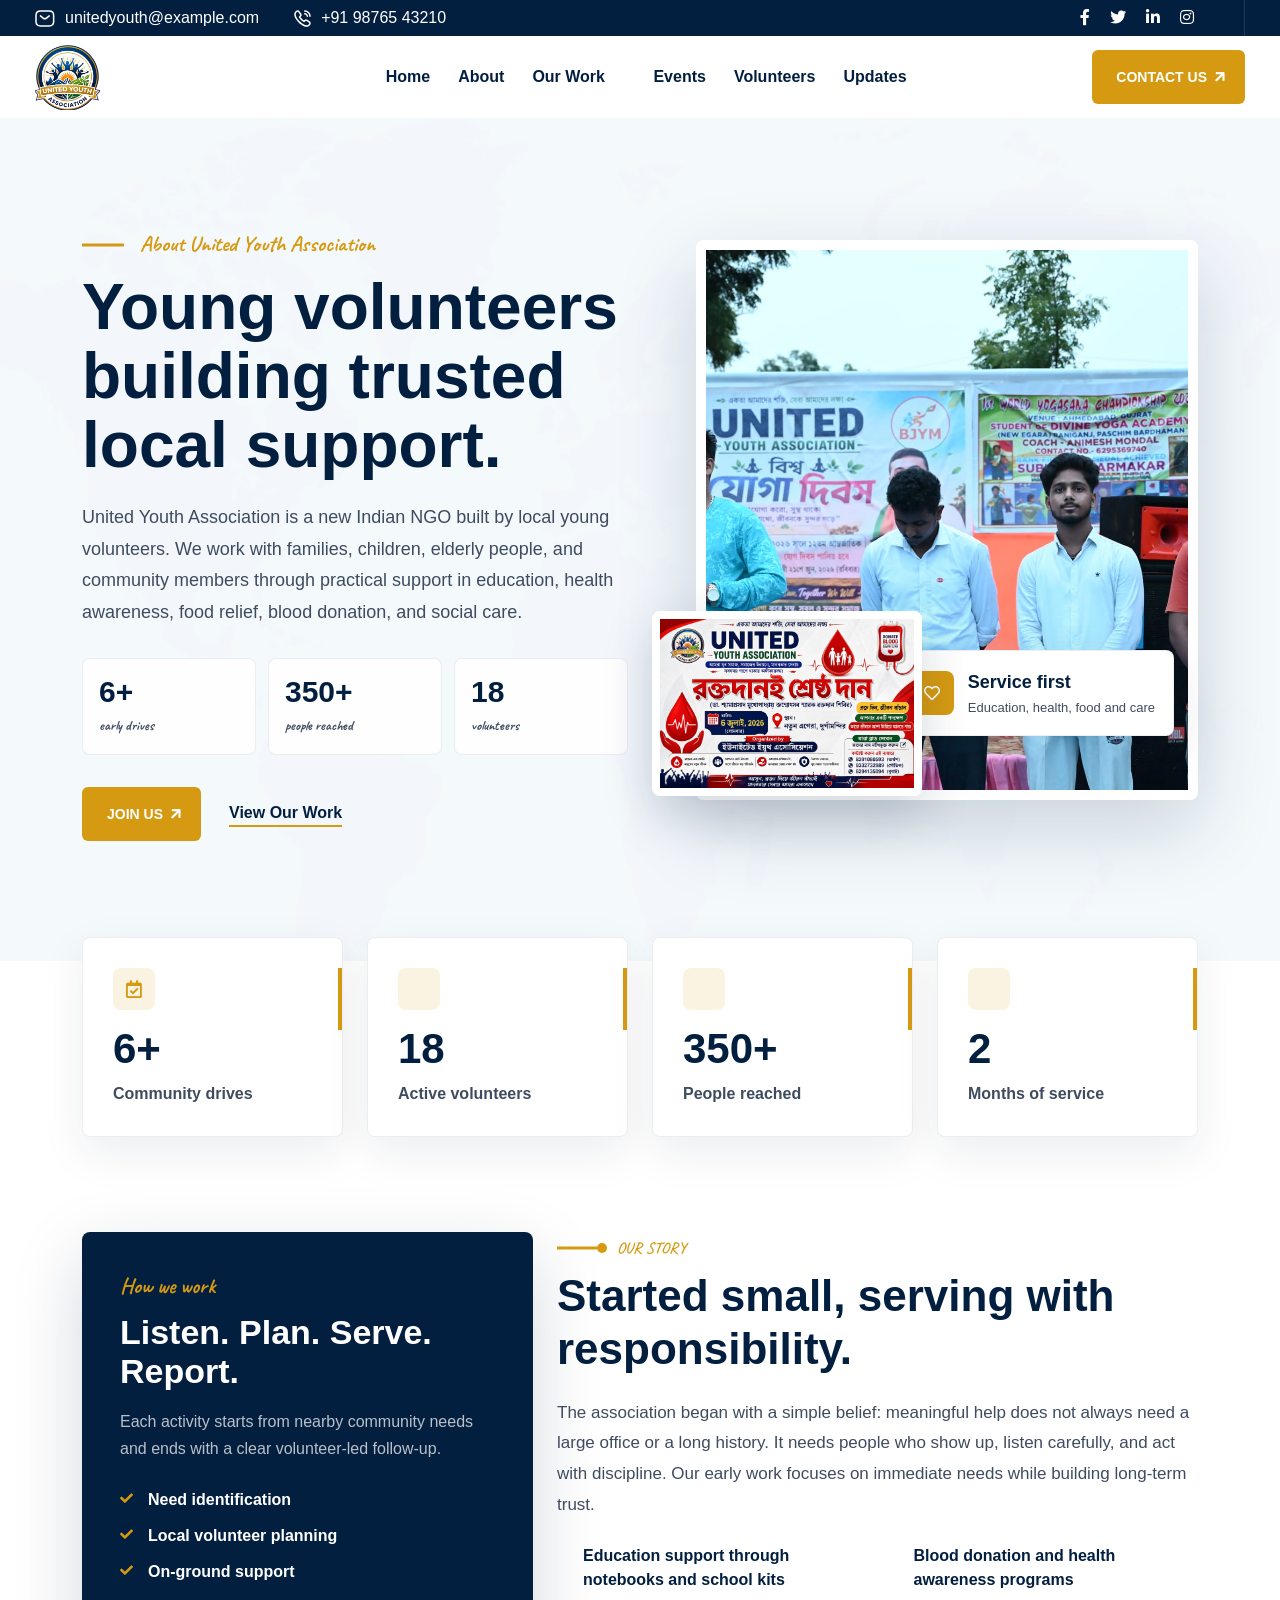
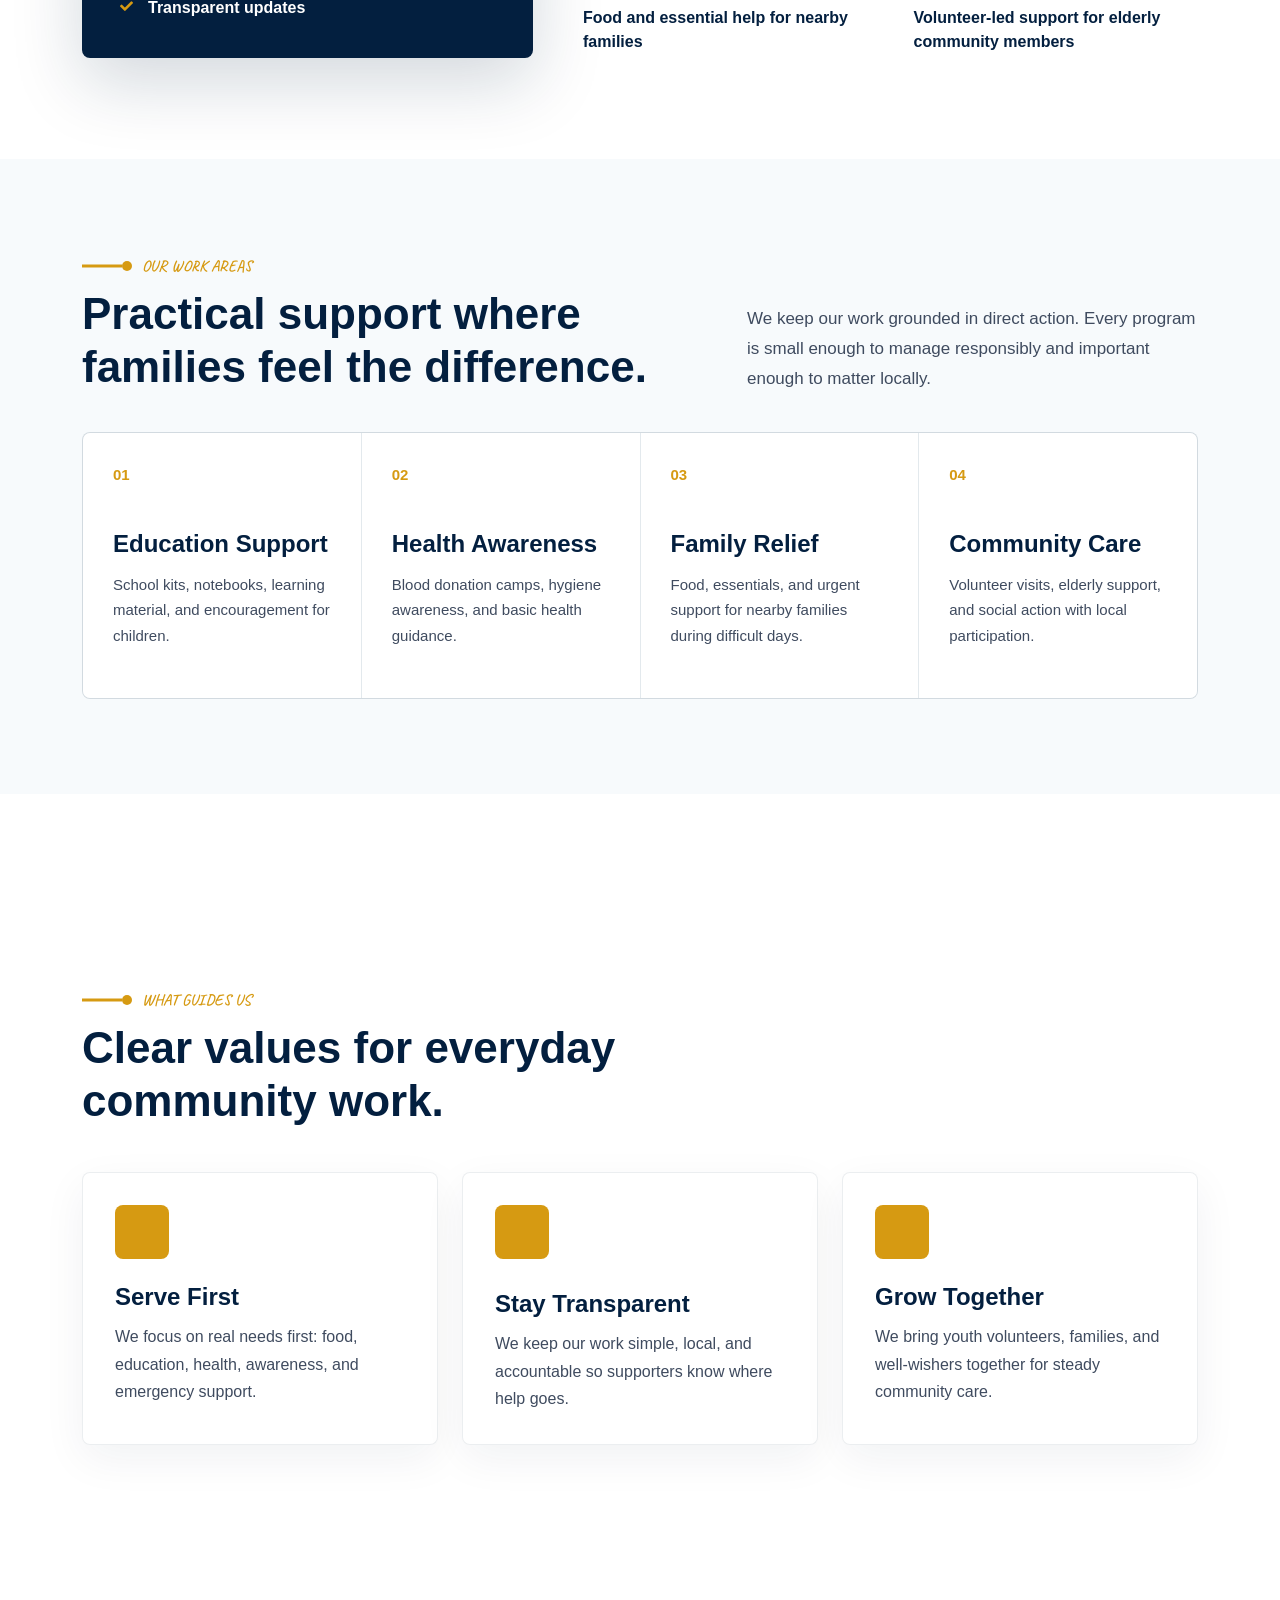
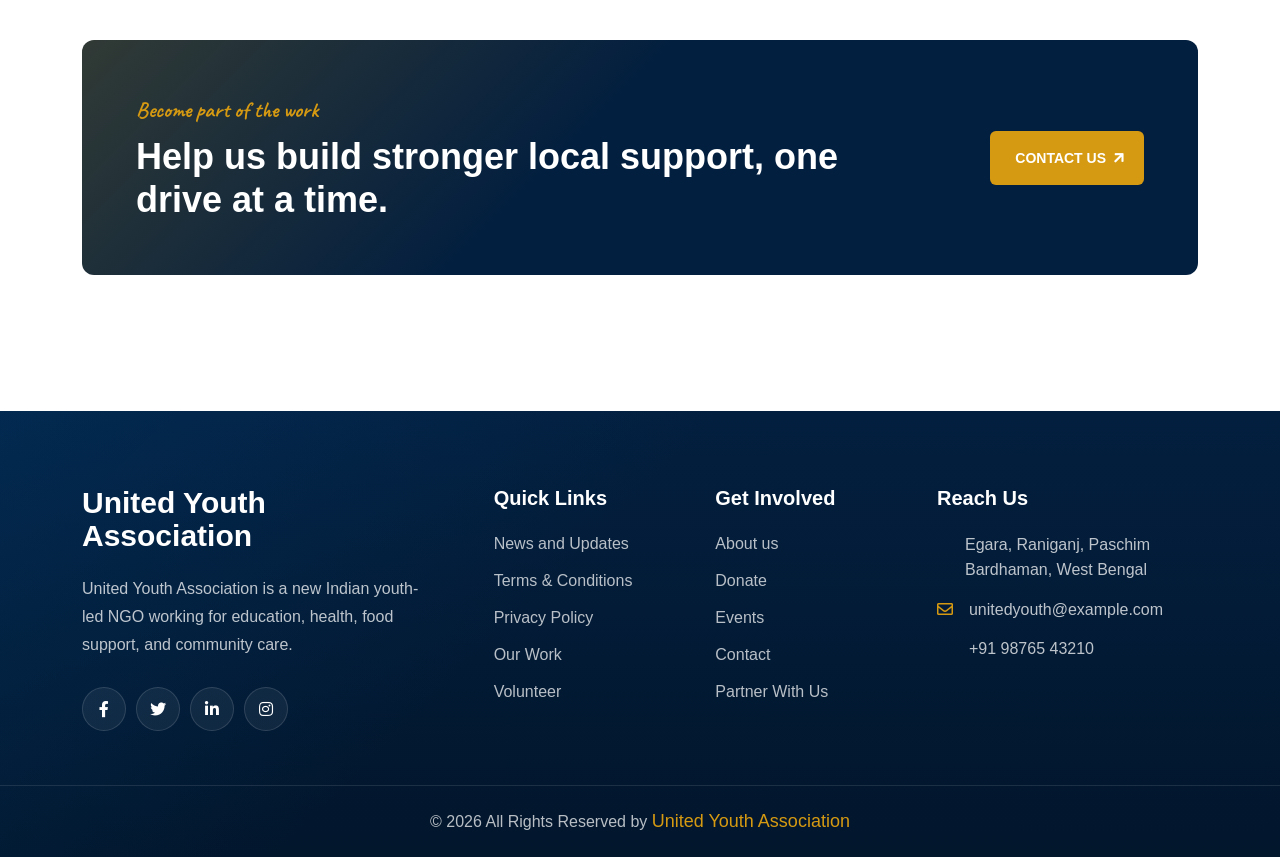
==== about_us.html @ 7a8f3ad2 "first commit" ====
<!DOCTYPE html>
<html lang="en">

<head>
    <meta charset="UTF-8" />
    <meta name="viewport"
        content="width=device-width, initial-scale=1.0, maximum-scale=1.0, minimum-scale=1.0, user-scalable=no, target-densityDpi=device-dpi" />
    <title>About Us - United Youth Association</title>
    <link rel="icon" type="image/png" href="images/favicon.webp" />
    <link rel="stylesheet" href="css/all.min.css" />
    <link rel="stylesheet" href="css/bootstrap.min.css" />
    <link rel="stylesheet" href="css/nice-select.css" />
    <link rel="stylesheet" href="css/slick.css" />
    <link rel="stylesheet" href="css/select2.min.css" />
    <link rel="stylesheet" href="css/animated_barfiller.css" />
    <link rel="stylesheet" href="css/venobox.min.css" />
    <link rel="stylesheet" href="css/scroll_button.css" />
    <link rel="stylesheet" href="css/jquery.animatedheadline.css" />
    <link rel="stylesheet" href="css/spacing.css" />
    <link rel="stylesheet" href="css/style.css" />
    <link rel="stylesheet" href="css/responsive.css" />
</head>

<body class="home_2 about_page">
    <header>
        <div class="container">
            <div class="row align-items-center">
                <div class="col-lg-6 d-none d-lg-block">
                    <ul class="header_info">
                        <li>
                            <span><img src="images/mail_icon.svg" alt="mail" class="img-fluid injectable" /></span>
                            unitedyouth@example.com
                        </li>
                        <li>
                            <span><img src="images/call_icon.svg" alt="call" class="img-fluid injectable" /></span>
                            +91 98765 43210
                        </li>
                    </ul>
                </div>
                <div class="col-lg-6">
                    <div class="header_right">
                        <ul class="icon d-none d-sm-flex">
                            <li><a href="#" aria-label="Facebook"><i class="fab fa-facebook-f"></i></a></li>
                            <li><a href="#" aria-label="Twitter"><i class="fab fa-twitter"></i></a></li>
                            <li><a href="#" aria-label="LinkedIn"><i class="fab fa-linkedin-in"></i></a></li>
                            <li><a href="#" aria-label="Instagram"><i class="fab fa-instagram"></i></a></li>
                        </ul>
                    </div>
                </div>
            </div>
        </div>
    </header>

    <nav class="navbar navbar-expand-lg main_menu">
        <div class="container">
            <a class="navbar-brand logot" href="index.html">
                <img src="images/logo-1.png" alt="United Youth Association Logo" class="img-fluid w-100" />
            </a>
            <button class="navbar-toggler" type="button" data-bs-toggle="collapse"
                data-bs-target="#navbarSupportedContent" aria-controls="navbarSupportedContent" aria-expanded="false"
                aria-label="Toggle navigation">
                <svg xmlns="http://www.w3.org/2000/svg" fill="none" viewBox="0 0 24 24" stroke-width="1.5"
                    stroke="currentColor" class="size-6">
                    <path stroke-linecap="round" stroke-linejoin="round"
                        d="M3.75 6.75h16.5M3.75 12H12m-8.25 5.25h16.5" />
                </svg>
            </button>
            <div class="collapse navbar-collapse" id="navbarSupportedContent">
                <ul class="navbar-nav m-auto">
                    <li class="nav-item"><a class="nav-link" href="index.html">Home</a></li>
                    <li class="nav-item"><a class="nav-link active" aria-current="page" href="about_us.html">About</a></li>
                    <li class="nav-item">
                        <a class="nav-link" href="campaign_list.html">Our Work <i class="far fa-chevron-down"></i></a>
                        <ul class="sub_menu">
                            <li><a href="campaign_list.html">Causes</a></li>
                            <li><a href="services.html">Services</a></li>
                        </ul>
                    </li>
                    <li class="nav-item"><a class="nav-link" href="event.html">Events</a></li>
                    <li class="nav-item"><a class="nav-link" href="volunteer.html">Volunteers</a></li>
                    <li class="nav-item"><a class="nav-link" href="blogs.html">Updates</a></li>
                </ul>
                <div class="menu_right">
                    <a href="contact.html" class="common_btn">Contact Us</a>
                </div>
            </div>
        </div>
    </nav>

    <main>
        <section class="about_page_hero">
            <div class="container">
                <div class="row align-items-center">
                    <div class="col-lg-6">
                        <div class="about_page_hero_text">
                            <span class="about_eyebrow">About United Youth Association</span>
                            <h1>Young volunteers building trusted local support.</h1>
                            <p>
                                United Youth Association is a new Indian NGO built by local young volunteers. We work
                                with families, children, elderly people, and community members through practical support
                                in education, health awareness, food relief, blood donation, and social care.
                            </p>
                            <div class="about_hero_highlights">
                                <div>
                                    <strong>6+</strong>
                                    <span>early drives</span>
                                </div>
                                <div>
                                    <strong>350+</strong>
                                    <span>people reached</span>
                                </div>
                                <div>
                                    <strong>18</strong>
                                    <span>volunteers</span>
                                </div>
                            </div>
                            <div class="about_page_hero_actions">
                                <a href="volunteer.html" class="common_btn">Join Us</a>
                                <a href="campaign_list.html" class="about_page_link">View Our Work</a>
                            </div>
                        </div>
                    </div>
                    <div class="col-lg-6">
                        <div class="about_hero_media_wrap">
                            <div class="about_page_hero_media">
                                <img src="images/photos/bn-1.jpeg" alt="United Youth Association volunteers"
                                    class="img-fluid w-100" />
                            </div>
                            <div class="about_floating_card">
                                <i class="far fa-heart"></i>
                                <div>
                                    <strong>Service first</strong>
                                    <span>Education, health, food and care</span>
                                </div>
                            </div>
                            <div class="about_small_photo">
                                <img src="images/photos/blood-111.jpeg" alt="Blood donation camp poster"
                                    class="img-fluid w-100" />
                            </div>
                        </div>
                    </div>
                </div>
            </div>
        </section>

        <section class="about_page_stats">
            <div class="container">
                <div class="row g-4">
                    <div class="col-lg-3 col-sm-6">
                        <div class="about_stat_item">
                            <i class="far fa-calendar-check"></i>
                            <strong>6+</strong>
                            <span>Community drives</span>
                        </div>
                    </div>
                    <div class="col-lg-3 col-sm-6">
                        <div class="about_stat_item">
                            <i class="far fa-users"></i>
                            <strong>18</strong>
                            <span>Active volunteers</span>
                        </div>
                    </div>
                    <div class="col-lg-3 col-sm-6">
                        <div class="about_stat_item">
                            <i class="far fa-hands-helping"></i>
                            <strong>350+</strong>
                            <span>People reached</span>
                        </div>
                    </div>
                    <div class="col-lg-3 col-sm-6">
                        <div class="about_stat_item">
                            <i class="far fa-seedling"></i>
                            <strong>2</strong>
                            <span>Months of service</span>
                        </div>
                    </div>
                </div>
            </div>
        </section>

        <section class="about_page_story mt_95">
            <div class="container">
                <div class="row align-items-center">
                    <div class="col-lg-5">
                        <div class="about_story_panel">
                            <span>How we work</span>
                            <h3>Listen. Plan. Serve. Report.</h3>
                            <p>
                                Each activity starts from nearby community needs and ends with a clear volunteer-led
                                follow-up.
                            </p>
                            <ul>
                                <li>Need identification</li>
                                <li>Local volunteer planning</li>
                                <li>On-ground support</li>
                                <li>Transparent updates</li>
                            </ul>
                        </div>
                    </div>
                    <div class="col-lg-7">
                        <div class="section_heading">
                            <h5>Our Story</h5>
                            <h2>Started small, serving with responsibility.</h2>
                        </div>
                        <p>
                            The association began with a simple belief: meaningful help does not always need a large
                            office or a long history. It needs people who show up, listen carefully, and act with
                            discipline. Our early work focuses on immediate needs while building long-term trust.
                        </p>
                        <ul class="about_story_list">
                            <li><i class="far fa-check"></i> Education support through notebooks and school kits</li>
                            <li><i class="far fa-check"></i> Blood donation and health awareness programs</li>
                            <li><i class="far fa-check"></i> Food and essential help for nearby families</li>
                            <li><i class="far fa-check"></i> Volunteer-led support for elderly community members</li>
                        </ul>
                    </div>
                </div>
            </div>
        </section>

        <section class="about_page_focus mt_100">
            <div class="container">
                <div class="row align-items-end">
                    <div class="col-lg-7">
                        <div class="section_heading">
                            <h5>Our Work Areas</h5>
                            <h2>Practical support where families feel the difference.</h2>
                        </div>
                    </div>
                    <div class="col-lg-5">
                        <p class="about_focus_intro">
                            We keep our work grounded in direct action. Every program is small enough to manage
                            responsibly and important enough to matter locally.
                        </p>
                    </div>
                </div>
                <div class="about_focus_grid">
                    <div class="about_focus_item">
                        <span>01</span>
                        <h3>Education Support</h3>
                        <p>School kits, notebooks, learning material, and encouragement for children.</p>
                    </div>
                    <div class="about_focus_item">
                        <span>02</span>
                        <h3>Health Awareness</h3>
                        <p>Blood donation camps, hygiene awareness, and basic health guidance.</p>
                    </div>
                    <div class="about_focus_item">
                        <span>03</span>
                        <h3>Family Relief</h3>
                        <p>Food, essentials, and urgent support for nearby families during difficult days.</p>
                    </div>
                    <div class="about_focus_item">
                        <span>04</span>
                        <h3>Community Care</h3>
                        <p>Volunteer visits, elderly support, and social action with local participation.</p>
                    </div>
                </div>
            </div>
        </section>

        <section class="about_page_values mt_100">
            <div class="container">
                <div class="row">
                    <div class="col-lg-7">
                        <div class="section_heading">
                            <h5>What Guides Us</h5>
                            <h2>Clear values for everyday community work.</h2>
                        </div>
                    </div>
                </div>
                <div class="row g-4 mt_20">
                    <div class="col-lg-4 col-md-6">
                        <div class="about_value_item">
                            <i class="far fa-hands-helping"></i>
                            <h3>Serve First</h3>
                            <p>We focus on real needs first: food, education, health, awareness, and emergency support.</p>
                        </div>
                    </div>
                    <div class="col-lg-4 col-md-6">
                        <div class="about_value_item">
                            <i class="far fa-shield-check"></i>
                            <h3>Stay Transparent</h3>
                            <p>We keep our work simple, local, and accountable so supporters know where help goes.</p>
                        </div>
                    </div>
                    <div class="col-lg-4 col-md-6">
                        <div class="about_value_item">
                            <i class="far fa-users"></i>
                            <h3>Grow Together</h3>
                            <p>We bring youth volunteers, families, and well-wishers together for steady community care.</p>
                        </div>
                    </div>
                </div>
            </div>
        </section>

        <section class="about_page_cta mt_100">
            <div class="container">
                <div class="about_cta_inner">
                    <div>
                        <span>Become part of the work</span>
                        <h2>Help us build stronger local support, one drive at a time.</h2>
                    </div>
                    <a href="contact.html" class="common_btn">Contact Us</a>
                </div>
            </div>
        </section>
    </main>

    <footer class="footer_2 mt_135">
        <div class="footer_2_overlay">
            <div class="container">
                <div class="row footer_2_main justify-content-between">
                    <div class="col-lg-4 col-md-6">
                        <div class="footer_2_logo_area">
                            <a class="footer_2_brand" href="index.html">United Youth Association</a>
                            <p>United Youth Association is a new Indian youth-led NGO working for education, health,
                                food support, and community care.</p>
                            <ul class="d-flex flex-wrap">
                                <li><a href="#" aria-label="Facebook"><i class="fab fa-facebook-f"></i></a></li>
                                <li><a href="#" aria-label="Twitter"><i class="fab fa-twitter"></i></a></li>
                                <li><a href="#" aria-label="LinkedIn"><i class="fab fa-linkedin-in"></i></a></li>
                                <li><a href="#" aria-label="Instagram"><i class="fab fa-instagram"></i></a></li>
                            </ul>
                        </div>
                    </div>
                    <div class="col-lg-2 col-6 col-md-3">
                        <div class="footer_2_link">
                            <h3>Quick Links</h3>
                            <ul>
                                <li><a href="blogs.html">News and Updates</a></li>
                                <li><a href="terms_condition.html">Terms & Conditions</a></li>
                                <li><a href="privacy_policy.html">Privacy Policy</a></li>
                                <li><a href="services.html">Our Work</a></li>
                                <li><a href="volunteer.html">Volunteer</a></li>
                            </ul>
                        </div>
                    </div>
                    <div class="col-lg-2 col-6 col-md-3">
                        <div class="footer_2_link">
                            <h3>Get Involved</h3>
                            <ul>
                                <li><a href="about_us.html">About us</a></li>
                                <li><a href="campaign_list.html">Donate</a></li>
                                <li><a href="event.html">Events</a></li>
                                <li><a href="contact.html">Contact</a></li>
                                <li><a href="#">Partner With Us</a></li>
                            </ul>
                        </div>
                    </div>
                    <div class="col-lg-3 col-md-6">
                        <div class="footer_2_contact">
                            <h3>Reach Us</h3>
                            <p><i class="far fa-map-marker-alt"></i> Egara, Raniganj, Paschim Bardhaman, West Bengal</p>
                            <p><i class="far fa-envelope"></i> unitedyouth@example.com</p>
                            <p><i class="far fa-phone-alt"></i> +91 98765 43210</p>
                        </div>
                    </div>
                </div>
            </div>
            <div class="footer_2_copyright mt_50">
                <div class="container">
                    <div class="row">
                        <div class="col-12">
                            <div class="footer_2_copyright_text justify-content-center">
                                <p>&copy; 2026 All Rights Reserved by <span>United Youth Association</span></p>
                            </div>
                        </div>
                    </div>
                </div>
            </div>
        </div>
    </footer>

    <div class="progress-wrap">
        <svg class="progress-circle svg-content" width="100%" height="100%" viewBox="-1 -1 102 102">
            <path d="M50,1 a49,49 0 0,1 0,98 a49,49 0 0,1 0,-98" />
        </svg>
    </div>

    <script src="js/jquery-3.7.1.min.js"></script>
    <script src="js/bootstrap.bundle.min.js"></script>
    <script src="js/Font-Awesome.js"></script>
    <script src="js/svg-inject.min.js"></script>
    <script src="js/jquery.nice-select.min.js"></script>
    <script src="js/slick.min.js"></script>
    <script src="js/venobox.min.js"></script>
    <script src="js/jquery.waypoints.min.js"></script>
    <script src="js/jquery.countup.min.js"></script>
    <script src="js/jquery.marquee.min.js"></script>
    <script src="js/animated_barfiller.js"></script>
    <script src="js/select2.min.js"></script>
    <script src="js/sticky_sidebar.js"></script>
    <script src="js/scroll_button.js"></script>
    <script src="js/jquery.animatedheadline.min.js"></script>
    <script src="js/main.js"></script>
</body>

</html>
---- css/animated_barfiller.css ----
.barfiller {
  width: 100%;
  height: 12px;
  background: #fcfcfc;
  border: 1px solid #ccc;
  position: relative;
  margin-bottom: 20px;
  box-shadow: inset 1px 4px 9px -6px rgba(0,0,0,.5);
  -moz-box-shadow: inset 1px 4px 9px -6px rgba(0,0,0,.5);
}

.barfiller .fill {
  display: block;
  position: relative;
  width: 0px;
  height: 100%;
  background: #333;
  z-index: 1;
}

.barfiller .tipWrap { display: none; }

.barfiller .tip {
  margin-top: -30px;
  padding: 2px 4px;
  font-size: 11px;
  color: #fff;
  left: 0px;
  position: absolute;
  z-index: 2;
  background: #333;
}

.barfiller .tip:after {
  border: solid;
  border-color: rgba(0,0,0,.8) transparent;
  border-width: 6px 6px 0 6px;
  content: "";
  display: block;
  position: absolute;
  left: 9px;
  top: 100%;
  z-index: 9
}
---- css/scroll_button.css ----
.progress-wrap {
    position: fixed;
    right: 50px;
    bottom: 50px;
    height: 46px;
    width: 46px;
    cursor: pointer;
    display: block;
    border-radius: 50px;
    box-shadow: inset 0 0 0 2px rgba(0, 0, 0, 0.2);
    background: var(--colorWhite);
    z-index: 10000;
    opacity: 0;
    visibility: hidden;
    transition: all 200ms linear;
    -webkit-transition: all 200ms linear;
    -moz-transition: all 200ms linear;
    -ms-transition: all 200ms linear;
    -o-transition: all 200ms linear;
    transform: translateY(15px);
    -webkit-transform: translateY(15px);
    -moz-transform: translateY(15px);
    -ms-transform: translateY(15px);
    -o-transform: translateY(15px);
}

.progress-wrap.active-progress {
    opacity: 1;
    visibility: visible;
    transform: translateY(0);
    -webkit-transform: translateY(0);
    -moz-transform: translateY(0);
    -ms-transform: translateY(0);
    -o-transform: translateY(0);
}

.progress-wrap::after {
    position: absolute;
    font-family: 'Font Awesome 5 Free';
    font-weight: 900;
    content: '\f062';
    text-align: center;
    line-height: 46px;
    font-size: 18px;
    color: var(--colorBlack);
    left: 0;
    top: 0;
    height: 46px;
    width: 46px;
    cursor: pointer;
    display: block;
    z-index: 1;
    transition: all 200ms linear;
    -webkit-transition: all 200ms linear;
    -moz-transition: all 200ms linear;
    -ms-transition: all 200ms linear;
    -o-transition: all 200ms linear;
}

.lightScrollIcon::after {
    color: #ecedf3 !important;
}

.progress-wrap:hover::after {
    opacity: 0;
}

.progress-wrap::before {
    position: absolute;
    font-family: 'Font Awesome 5 Free';
    font-weight: 900;
    content: '\f062';
    text-align: center;
    line-height: 46px;
    font-size: 18px;
    opacity: 0;
    background-image: linear-gradient(298deg, var(--colorBlack), var(--colorBlack));
    -webkit-background-clip: text;
    -webkit-text-fill-color: transparent;
    left: 0;
    top: 0;
    height: 46px;
    width: 46px;
    cursor: pointer;
    display: block;
    z-index: 2;
    transition: all 200ms linear;
    -webkit-transition: all 200ms linear;
    -moz-transition: all 200ms linear;
    -ms-transition: all 200ms linear;
    -o-transition: all 200ms linear;
}

.progress-wrap:hover::before {
    opacity: 1;
}

.progress-wrap svg path {
    fill: none;
}

.progress-wrap svg.progress-circle path {
    stroke: var(--colorBlack);
    stroke-width: 4;
    box-sizing: border-box;
    transition: all 200ms linear;
    -webkit-transition: all 200ms linear;
    -moz-transition: all 200ms linear;
    -ms-transition: all 200ms linear;
    -o-transition: all 200ms linear;
}
---- css/spacing.css ----
/**
 * File Type: Custom Spacing (margin and padding) classes
 * Author: Mahamudul Hassan Sazal
 * Author Website: http://www.freelancersazal.com
 * Author Email: sazal1912@gmail.com
 */

 
/* ------------------------------------------ */
/* Margin All */
/* ------------------------------------------ */
.m_0 {margin: 0px !important;}
.m_5 {margin: 5px !important;}
.m_10 {margin: 10px !important;}
.m_15 {margin: 15px !important;}
.m_20 {margin: 20px !important;}
.m_25 {margin: 25px !important;}
.m_30 {margin: 30px !important;}
.m_35 {margin: 35px !important;}
.m_40 {margin: 40px !important;}
.m_45 {margin: 45px !important;}
.m_50 {margin: 50px !important;}
.m_55 {margin: 55px !important;}
.m_60 {margin: 60px !important;}
.m_65 {margin: 65px !important;}
.m_70 {margin: 70px !important;}
.m_75 {margin: 75px !important;}
.m_80 {margin: 80px !important;}
.m_85 {margin: 85px !important;}
.m_90 {margin: 90px !important;}
.m_95 {margin: 95px !important;}
.m_100 {margin: 100px !important;}
.m_105 {margin: 105px !important;}
.m_110 {margin: 110px !important;}
.m_115 {margin: 115px !important;}
.m_120 {margin: 120px !important;}
.m_125 {margin: 125px !important;}
.m_130 {margin: 130px !important;}
.m_135 {margin: 135px !important;}
.m_140 {margin: 140px !important;}
.m_145 {margin: 145px !important;}
.m_150 {margin: 150px !important;}
.m_155 {margin: 155px !important;}
.m_160 {margin: 160px !important;}
.m_165 {margin: 165px !important;}
.m_170 {margin: 170px !important;}
.m_175 {margin: 175px !important;}
.m_180 {margin: 180px !important;}
.m_185 {margin: 185px !important;}
.m_190 {margin: 190px !important;}
.m_195 {margin: 195px !important;}
.m_200 {margin: 200px !important;}
.m_205 {margin: 205px !important;}
.m_210 {margin: 210px !important;}
.m_215 {margin: 215px !important;}
.m_220 {margin: 220px !important;}
.m_225 {margin: 225px !important;}
.m_230 {margin: 230px !important;}
.m_235 {margin: 235px !important;}
.m_240 {margin: 240px !important;}
.m_245 {margin: 245px !important;}
.m_250 {margin: 250px !important;}



/* ------------------------------------------ */
/* Margin Top */
/* ------------------------------------------ */
.mt_0 {margin-top: 0px !important;}
.mt_5 {margin-top: 5px !important;}
.mt_10 {margin-top: 10px !important;}
.mt_15 {margin-top: 15px !important;}
.mt_20 {margin-top: 20px !important;}
.mt_25 {margin-top: 25px !important;}
.mt_30 {margin-top: 30px !important;}
.mt_35 {margin-top: 35px !important;}
.mt_40 {margin-top: 40px !important;}
.mt_45 {margin-top: 45px !important;}
.mt_50 {margin-top: 50px !important;}
.mt_55 {margin-top: 55px !important;}
.mt_60 {margin-top: 60px !important;}
.mt_65 {margin-top: 65px !important;}
.mt_70 {margin-top: 70px !important;}
.mt_75 {margin-top: 75px !important;}
.mt_80 {margin-top: 80px !important;}
.mt_85 {margin-top: 85px !important;}
.mt_90 {margin-top: 90px !important;}
.mt_95 {margin-top: 95px !important;}
.mt_100 {margin-top: 100px !important;}
.mt_105 {margin-top: 105px !important;}
.mt_110 {margin-top: 110px !important;}
.mt_115 {margin-top: 115px !important;}
.mt_120 {margin-top: 120px !important;}
.mt_125 {margin-top: 125px !important;}
.mt_130 {margin-top: 130px !important;}
.mt_135 {margin-top: 135px !important;}
.mt_140 {margin-top: 140px !important;}
.mt_145 {margin-top: 145px !important;}
.mt_150 {margin-top: 150px !important;}
.mt_155 {margin-top: 155px !important;}
.mt_160 {margin-top: 160px !important;}
.mt_165 {margin-top: 165px !important;}
.mt_170 {margin-top: 170px !important;}
.mt_175 {margin-top: 175px !important;}
.mt_180 {margin-top: 180px !important;}
.mt_185 {margin-top: 185px !important;}
.mt_190 {margin-top: 190px !important;}
.mt_195 {margin-top: 195px !important;}
.mt_200 {margin-top: 200px !important;}
.mt_205 {margin-top: 205px !important;}
.mt_210 {margin-top: 210px !important;}
.mt_215 {margin-top: 215px !important;}
.mt_220 {margin-top: 220px !important;}
.mt_225 {margin-top: 225px !important;}
.mt_230 {margin-top: 230px !important;}
.mt_235 {margin-top: 235px !important;}
.mt_240 {margin-top: 240px !important;}
.mt_245 {margin-top: 245px !important;}
.mt_250 {margin-top: 250px !important;}



/* ------------------------------------------ */
/* Margin Bottom */
/* ------------------------------------------ */
.mb_0 {margin-bottom: 0px !important;}
.mb_5 {margin-bottom: 5px !important;}
.mb_10 {margin-bottom: 10px !important;}
.mb_15 {margin-bottom: 15px !important;}
.mb_20 {margin-bottom: 20px !important;}
.mb_25 {margin-bottom: 25px !important;}
.mb_30 {margin-bottom: 30px !important;}
.mb_35 {margin-bottom: 35px !important;}
.mb_40 {margin-bottom: 40px !important;}
.mb_45 {margin-bottom: 45px !important;}
.mb_50 {margin-bottom: 50px !important;}
.mb_55 {margin-bottom: 55px !important;}
.mb_60 {margin-bottom: 60px !important;}
.mb_65 {margin-bottom: 65px !important;}
.mb_70 {margin-bottom: 70px !important;}
.mb_75 {margin-bottom: 75px !important;}
.mb_80 {margin-bottom: 80px !important;}
.mb_85 {margin-bottom: 85px !important;}
.mb_90 {margin-bottom: 90px !important;}
.mb_95 {margin-bottom: 95px !important;}
.mb_100 {margin-bottom: 100px !important;}
.mb_105 {margin-bottom: 105px !important;}
.mb_110 {margin-bottom: 110px !important;}
.mb_115 {margin-bottom: 115px !important;}
.mb_120 {margin-bottom: 120px !important;}
.mb_125 {margin-bottom: 125px !important;}
.mb_130 {margin-bottom: 130px !important;}
.mb_135 {margin-bottom: 135px !important;}
.mb_140 {margin-bottom: 140px !important;}
.mb_145 {margin-bottom: 145px !important;}
.mb_150 {margin-bottom: 150px !important;}
.mb_155 {margin-bottom: 155px !important;}
.mb_160 {margin-bottom: 160px !important;}
.mb_165 {margin-bottom: 165px !important;}
.mb_170 {margin-bottom: 170px !important;}
.mb_175 {margin-bottom: 175px !important;}
.mb_180 {margin-bottom: 180px !important;}
.mb_185 {margin-bottom: 185px !important;}
.mb_190 {margin-bottom: 190px !important;}
.mb_195 {margin-bottom: 195px !important;}
.mb_200 {margin-bottom: 200px !important;}
.mb_205 {margin-bottom: 205px !important;}
.mb_210 {margin-bottom: 210px !important;}
.mb_215 {margin-bottom: 215px !important;}
.mb_220 {margin-bottom: 220px !important;}
.mb_225 {margin-bottom: 225px !important;}
.mb_230 {margin-bottom: 230px !important;}
.mb_235 {margin-bottom: 235px !important;}
.mb_240 {margin-bottom: 240px !important;}
.mb_245 {margin-bottom: 245px !important;}
.mb_250 {margin-bottom: 250px !important;}



/* ------------------------------------------ */
/* Margin Left */
/* ------------------------------------------ */
.ml_0 {margin-left: 0px !important;}
.ml_5 {margin-left: 5px !important;}
.ml_10 {margin-left: 10px !important;}
.ml_15 {margin-left: 15px !important;}
.ml_20 {margin-left: 20px !important;}
.ml_25 {margin-left: 25px !important;}
.ml_30 {margin-left: 30px !important;}
.ml_35 {margin-left: 35px !important;}
.ml_40 {margin-left: 40px !important;}
.ml_45 {margin-left: 45px !important;}
.ml_50 {margin-left: 50px !important;}
.ml_55 {margin-left: 55px !important;}
.ml_60 {margin-left: 60px !important;}
.ml_65 {margin-left: 65px !important;}
.ml_70 {margin-left: 70px !important;}
.ml_75 {margin-left: 75px !important;}
.ml_80 {margin-left: 80px !important;}
.ml_85 {margin-left: 85px !important;}
.ml_90 {margin-left: 90px !important;}
.ml_95 {margin-left: 95px !important;}
.ml_100 {margin-left: 100px !important;}
.ml_105 {margin-left: 105px !important;}
.ml_110 {margin-left: 110px !important;}
.ml_115 {margin-left: 115px !important;}
.ml_120 {margin-left: 120px !important;}
.ml_125 {margin-left: 125px !important;}
.ml_130 {margin-left: 130px !important;}
.ml_135 {margin-left: 135px !important;}
.ml_140 {margin-left: 140px !important;}
.ml_145 {margin-left: 145px !important;}
.ml_150 {margin-left: 150px !important;}
.ml_155 {margin-left: 155px !important;}
.ml_160 {margin-left: 160px !important;}
.ml_165 {margin-left: 165px !important;}
.ml_170 {margin-left: 170px !important;}
.ml_175 {margin-left: 175px !important;}
.ml_180 {margin-left: 180px !important;}
.ml_185 {margin-left: 185px !important;}
.ml_190 {margin-left: 190px !important;}
.ml_195 {margin-left: 195px !important;}
.ml_200 {margin-left: 200px !important;}
.ml_205 {margin-left: 205px !important;}
.ml_210 {margin-left: 210px !important;}
.ml_215 {margin-left: 215px !important;}
.ml_220 {margin-left: 220px !important;}
.ml_225 {margin-left: 225px !important;}
.ml_230 {margin-left: 230px !important;}
.ml_235 {margin-left: 235px !important;}
.ml_240 {margin-left: 240px !important;}
.ml_245 {margin-left: 245px !important;}
.ml_250 {margin-left: 250px !important;}


/* ------------------------------------------ */
/* Margin Right */
/* ------------------------------------------ */
.mr_0 {margin-right: 0px !important;}
.mr_5 {margin-right: 5px !important;}
.mr_10 {margin-right: 10px !important;}
.mr_15 {margin-right: 15px !important;}
.mr_20 {margin-right: 20px !important;}
.mr_25 {margin-right: 25px !important;}
.mr_30 {margin-right: 30px !important;}
.mr_35 {margin-right: 35px !important;}
.mr_40 {margin-right: 40px !important;}
.mr_45 {margin-right: 45px !important;}
.mr_50 {margin-right: 50px !important;}
.mr_55 {margin-right: 55px !important;}
.mr_60 {margin-right: 60px !important;}
.mr_65 {margin-right: 65px !important;}
.mr_70 {margin-right: 70px !important;}
.mr_75 {margin-right: 75px !important;}
.mr_80 {margin-right: 80px !important;}
.mr_85 {margin-right: 85px !important;}
.mr_90 {margin-right: 90px !important;}
.mr_95 {margin-right: 95px !important;}
.mr_100 {margin-right: 100px !important;}
.mr_105 {margin-right: 105px !important;}
.mr_110 {margin-right: 110px !important;}
.mr_115 {margin-right: 115px !important;}
.mr_120 {margin-right: 120px !important;}
.mr_125 {margin-right: 125px !important;}
.mr_130 {margin-right: 130px !important;}
.mr_135 {margin-right: 135px !important;}
.mr_140 {margin-right: 140px !important;}
.mr_145 {margin-right: 145px !important;}
.mr_150 {margin-right: 150px !important;}
.mr_155 {margin-right: 155px !important;}
.mr_160 {margin-right: 160px !important;}
.mr_165 {margin-right: 165px !important;}
.mr_170 {margin-right: 170px !important;}
.mr_175 {margin-right: 175px !important;}
.mr_180 {margin-right: 180px !important;}
.mr_185 {margin-right: 185px !important;}
.mr_190 {margin-right: 190px !important;}
.mr_195 {margin-right: 195px !important;}
.mr_200 {margin-right: 200px !important;}
.mr_205 {margin-right: 205px !important;}
.mr_210 {margin-right: 210px !important;}
.mr_215 {margin-right: 215px !important;}
.mr_220 {margin-right: 220px !important;}
.mr_225 {margin-right: 225px !important;}
.mr_230 {margin-right: 230px !important;}
.mr_235 {margin-right: 235px !important;}
.mr_240 {margin-right: 240px !important;}
.mr_245 {margin-right: 245px !important;}
.mr_250 {margin-right: 250px !important;}





/* ------------------------------------------ */
/* Padding All */
/* ------------------------------------------ */
.p_0 {padding: 0px !important;}
.p_5 {padding: 5px !important;}
.p_10 {padding: 10px !important;}
.p_15 {padding: 15px !important;}
.p_20 {padding: 20px !important;}
.p_25 {padding: 25px !important;}
.p_30 {padding: 30px !important;}
.p_35 {padding: 35px !important;}
.p_40 {padding: 40px !important;}
.p_45 {padding: 45px !important;}
.p_50 {padding: 50px !important;}
.p_55 {padding: 55px !important;}
.p_60 {padding: 60px !important;}
.p_65 {padding: 65px !important;}
.p_70 {padding: 70px !important;}
.p_75 {padding: 75px !important;}
.p_80 {padding: 80px !important;}
.p_85 {padding: 85px !important;}
.p_90 {padding: 90px !important;}
.p_95 {padding: 95px !important;}
.p_100 {padding: 100px !important;}
.p_105 {padding: 105px !important;}
.p_110 {padding: 110px !important;}
.p_115 {padding: 115px !important;}
.p_120 {padding: 120px !important;}
.p_125 {padding: 125px !important;}
.p_130 {padding: 130px !important;}
.p_135 {padding: 135px !important;}
.p_140 {padding: 140px !important;}
.p_145 {padding: 145px !important;}
.p_150 {padding: 150px !important;}
.p_155 {padding: 155px !important;}
.p_160 {padding: 160px !important;}
.p_165 {padding: 165px !important;}
.p_170 {padding: 170px !important;}
.p_175 {padding: 175px !important;}
.p_180 {padding: 180px !important;}
.p_185 {padding: 185px !important;}
.p_190 {padding: 190px !important;}
.p_195 {padding: 195px !important;}
.p_200 {padding: 200px !important;}
.p_205 {padding: 205px !important;}
.p_210 {padding: 210px !important;}
.p_215 {padding: 215px !important;}
.p_220 {padding: 220px !important;}
.p_225 {padding: 225px !important;}
.p_230 {padding: 230px !important;}
.p_235 {padding: 235px !important;}
.p_240 {padding: 240px !important;}
.p_245 {padding: 245px !important;}
.p_250 {padding: 250px !important;}



/* ------------------------------------------ */
/* Padding Top */
/* ------------------------------------------ */
.pt_0 {padding-top: 0px !important;}
.pt_5 {padding-top: 5px !important;}
.pt_10 {padding-top: 10px !important;}
.pt_15 {padding-top: 15px !important;}
.pt_20 {padding-top: 20px !important;}
.pt_25 {padding-top: 25px !important;}
.pt_30 {padding-top: 30px !important;}
.pt_35 {padding-top: 35px !important;}
.pt_40 {padding-top: 40px !important;}
.pt_45 {padding-top: 45px !important;}
.pt_50 {padding-top: 50px !important;}
.pt_55 {padding-top: 55px !important;}
.pt_60 {padding-top: 60px !important;}
.pt_65 {padding-top: 65px !important;}
.pt_70 {padding-top: 70px !important;}
.pt_75 {padding-top: 75px !important;}
.pt_80 {padding-top: 80px !important;}
.pt_85 {padding-top: 85px !important;}
.pt_90 {padding-top: 90px !important;}
.pt_95 {padding-top: 95px !important;}
.pt_100 {padding-top: 100px !important;}
.pt_105 {padding-top: 105px !important;}
.pt_110 {padding-top: 110px !important;}
.pt_115 {padding-top: 115px !important;}
.pt_120 {padding-top: 120px !important;}
.pt_125 {padding-top: 125px !important;}
.pt_130 {padding-top: 130px !important;}
.pt_135 {padding-top: 135px !important;}
.pt_140 {padding-top: 140px !important;}
.pt_145 {padding-top: 145px !important;}
.pt_150 {padding-top: 150px !important;}
.pt_155 {padding-top: 155px !important;}
.pt_160 {padding-top: 160px !important;}
.pt_165 {padding-top: 165px !important;}
.pt_170 {padding-top: 170px !important;}
.pt_175 {padding-top: 175px !important;}
.pt_180 {padding-top: 180px !important;}
.pt_185 {padding-top: 185px !important;}
.pt_190 {padding-top: 190px !important;}
.pt_195 {padding-top: 195px !important;}
.pt_200 {padding-top: 200px !important;}
.pt_205 {padding-top: 205px !important;}
.pt_210 {padding-top: 210px !important;}
.pt_215 {padding-top: 215px !important;}
.pt_220 {padding-top: 220px !important;}
.pt_225 {padding-top: 225px !important;}
.pt_230 {padding-top: 230px !important;}
.pt_235 {padding-top: 235px !important;}
.pt_240 {padding-top: 240px !important;}
.pt_245 {padding-top: 245px !important;}
.pt_250 {padding-top: 250px !important;}



/* ------------------------------------------ */
/* Padding Bottom */
/* ------------------------------------------ */
.pb_0 {padding-bottom: 0px !important;}
.pb_5 {padding-bottom: 5px !important;}
.pb_10 {padding-bottom: 10px !important;}
.pb_15 {padding-bottom: 15px !important;}
.pb_20 {padding-bottom: 20px !important;}
.pb_25 {padding-bottom: 25px !important;}
.pb_30 {padding-bottom: 30px !important;}
.pb_35 {padding-bottom: 35px !important;}
.pb_40 {padding-bottom: 40px !important;}
.pb_45 {padding-bottom: 45px !important;}
.pb_50 {padding-bottom: 50px !important;}
.pb_55 {padding-bottom: 55px !important;}
.pb_60 {padding-bottom: 60px !important;}
.pb_65 {padding-bottom: 65px !important;}
.pb_70 {padding-bottom: 70px !important;}
.pb_75 {padding-bottom: 75px !important;}
.pb_80 {padding-bottom: 80px !important;}
.pb_85 {padding-bottom: 85px !important;}
.pb_90 {padding-bottom: 90px !important;}
.pb_95 {padding-bottom: 95px !important;}
.pb_100 {padding-bottom: 100px !important;}
.pb_105 {padding-bottom: 105px !important;}
.pb_110 {padding-bottom: 110px !important;}
.pb_115 {padding-bottom: 115px !important;}
.pb_120 {padding-bottom: 120px !important;}
.pb_125 {padding-bottom: 125px !important;}
.pb_130 {padding-bottom: 130px !important;}
.pb_135 {padding-bottom: 135px !important;}
.pb_140 {padding-bottom: 140px !important;}
.pb_145 {padding-bottom: 145px !important;}
.pb_150 {padding-bottom: 150px !important;}
.pb_155 {padding-bottom: 155px !important;}
.pb_160 {padding-bottom: 160px !important;}
.pb_165 {padding-bottom: 165px !important;}
.pb_170 {padding-bottom: 170px !important;}
.pb_175 {padding-bottom: 175px !important;}
.pb_180 {padding-bottom: 180px !important;}
.pb_185 {padding-bottom: 185px !important;}
.pb_190 {padding-bottom: 190px !important;}
.pb_195 {padding-bottom: 195px !important;}
.pb_200 {padding-bottom: 200px !important;}
.pb_205 {padding-bottom: 205px !important;}
.pb_210 {padding-bottom: 210px !important;}
.pb_215 {padding-bottom: 215px !important;}
.pb_220 {padding-bottom: 220px !important;}
.pb_225 {padding-bottom: 225px !important;}
.pb_230 {padding-bottom: 230px !important;}
.pb_235 {padding-bottom: 235px !important;}
.pb_240 {padding-bottom: 240px !important;}
.pb_245 {padding-bottom: 245px !important;}
.pb_250 {padding-bottom: 250px !important;}



/* ------------------------------------------ */
/* Padding Left */
/* ------------------------------------------ */
.pl_0 {padding-left: 0px !important;}
.pl_5 {padding-left: 5px !important;}
.pl_10 {padding-left: 10px !important;}
.pl_15 {padding-left: 15px !important;}
.pl_20 {padding-left: 20px !important;}
.pl_25 {padding-left: 25px !important;}
.pl_30 {padding-left: 30px !important;}
.pl_35 {padding-left: 35px !important;}
.pl_40 {padding-left: 40px !important;}
.pl_45 {padding-left: 45px !important;}
.pl_50 {padding-left: 50px !important;}
.pl_55 {padding-left: 55px !important;}
.pl_60 {padding-left: 60px !important;}
.pl_65 {padding-left: 65px !important;}
.pl_70 {padding-left: 70px !important;}
.pl_75 {padding-left: 75px !important;}
.pl_80 {padding-left: 80px !important;}
.pl_85 {padding-left: 85px !important;}
.pl_90 {padding-left: 90px !important;}
.pl_95 {padding-left: 95px !important;}
.pl_100 {padding-left: 100px !important;}
.pl_105 {padding-left: 105px !important;}
.pl_110 {padding-left: 110px !important;}
.pl_115 {padding-left: 115px !important;}
.pl_120 {padding-left: 120px !important;}
.pl_125 {padding-left: 125px !important;}
.pl_130 {padding-left: 130px !important;}
.pl_135 {padding-left: 135px !important;}
.pl_140 {padding-left: 140px !important;}
.pl_145 {padding-left: 145px !important;}
.pl_150 {padding-left: 150px !important;}
.pl_155 {padding-left: 155px !important;}
.pl_160 {padding-left: 160px !important;}
.pl_165 {padding-left: 165px !important;}
.pl_170 {padding-left: 170px !important;}
.pl_175 {padding-left: 175px !important;}
.pl_180 {padding-left: 180px !important;}
.pl_185 {padding-left: 185px !important;}
.pl_190 {padding-left: 190px !important;}
.pl_195 {padding-left: 195px !important;}
.pl_200 {padding-left: 200px !important;}
.pl_205 {padding-left: 205px !important;}
.pl_210 {padding-left: 210px !important;}
.pl_215 {padding-left: 215px !important;}
.pl_220 {padding-left: 220px !important;}
.pl_225 {padding-left: 225px !important;}
.pl_230 {padding-left: 230px !important;}
.pl_235 {padding-left: 235px !important;}
.pl_240 {padding-left: 240px !important;}
.pl_245 {padding-left: 245px !important;}
.pl_250 {padding-left: 250px !important;}


/* ------------------------------------------ */
/* Padding Right */
/* ------------------------------------------ */
.pr_0 {padding-right: 0px !important;}
.pr_5 {padding-right: 5px !important;}
.pr_10 {padding-right: 10px !important;}
.pr_15 {padding-right: 15px !important;}
.pr_20 {padding-right: 20px !important;}
.pr_25 {padding-right: 25px !important;}
.pr_30 {padding-right: 30px !important;}
.pr_35 {padding-right: 35px !important;}
.pr_40 {padding-right: 40px !important;}
.pr_45 {padding-right: 45px !important;}
.pr_50 {padding-right: 50px !important;}
.pr_55 {padding-right: 55px !important;}
.pr_60 {padding-right: 60px !important;}
.pr_65 {padding-right: 65px !important;}
.pr_70 {padding-right: 70px !important;}
.pr_75 {padding-right: 75px !important;}
.pr_80 {padding-right: 80px !important;}
.pr_85 {padding-right: 85px !important;}
.pr_90 {padding-right: 90px !important;}
.pr_95 {padding-right: 95px !important;}
.pr_100 {padding-right: 100px !important;}
.pr_105 {padding-right: 105px !important;}
.pr_110 {padding-right: 110px !important;}
.pr_115 {padding-right: 115px !important;}
.pr_120 {padding-right: 120px !important;}
.pr_125 {padding-right: 125px !important;}
.pr_130 {padding-right: 130px !important;}
.pr_135 {padding-right: 135px !important;}
.pr_140 {padding-right: 140px !important;}
.pr_145 {padding-right: 145px !important;}
.pr_150 {padding-right: 150px !important;}
.pr_155 {padding-right: 155px !important;}
.pr_160 {padding-right: 160px !important;}
.pr_165 {padding-right: 165px !important;}
.pr_170 {padding-right: 170px !important;}
.pr_175 {padding-right: 175px !important;}
.pr_180 {padding-right: 180px !important;}
.pr_185 {padding-right: 185px !important;}
.pr_190 {padding-right: 190px !important;}
.pr_195 {padding-right: 195px !important;}
.pr_200 {padding-right: 200px !important;}
.pr_205 {padding-right: 205px !important;}
.pr_210 {padding-right: 210px !important;}
.pr_215 {padding-right: 215px !important;}
.pr_220 {padding-right: 220px !important;}
.pr_225 {padding-right: 225px !important;}
.pr_230 {padding-right: 230px !important;}
.pr_235 {padding-right: 235px !important;}
.pr_240 {padding-right: 240px !important;}
.pr_245 {padding-right: 245px !important;}
.pr_250 {padding-right: 250px !important;}





/* ------------------------------------------ */
/* For Responsive Layouts */
/* ------------------------------------------ */
@media only screen and (min-width: 1200px) {
	/* ------------------------------------------ */
	/* Margin All */
	/* ------------------------------------------ */
	.lg_m_0 {margin: 0px !important;}
	.lg_m_5 {margin: 5px !important;}
	.lg_m_10 {margin: 10px !important;}
	.lg_m_15 {margin: 15px !important;}
	.lg_m_20 {margin: 20px !important;}
	.lg_m_25 {margin: 25px !important;}
	.lg_m_30 {margin: 30px !important;}
	.lg_m_35 {margin: 35px !important;}
	.lg_m_40 {margin: 40px !important;}
	.lg_m_45 {margin: 45px !important;}
	.lg_m_50 {margin: 50px !important;}
	.lg_m_55 {margin: 55px !important;}
	.lg_m_60 {margin: 60px !important;}
	.lg_m_65 {margin: 65px !important;}
	.lg_m_70 {margin: 70px !important;}
	.lg_m_75 {margin: 75px !important;}
	.lg_m_80 {margin: 80px !important;}
	.lg_m_85 {margin: 85px !important;}
	.lg_m_90 {margin: 90px !important;}
	.lg_m_95 {margin: 95px !important;}
	.lg_m_100 {margin: 100px !important;}
	.lg_m_105 {margin: 105px !important;}
	.lg_m_110 {margin: 110px !important;}
	.lg_m_115 {margin: 115px !important;}
	.lg_m_120 {margin: 120px !important;}
	.lg_m_125 {margin: 125px !important;}
	.lg_m_130 {margin: 130px !important;}
	.lg_m_135 {margin: 135px !important;}
	.lg_m_140 {margin: 140px !important;}
	.lg_m_145 {margin: 145px !important;}
	.lg_m_150 {margin: 150px !important;}
	.lg_m_155 {margin: 155px !important;}
	.lg_m_160 {margin: 160px !important;}
	.lg_m_165 {margin: 165px !important;}
	.lg_m_170 {margin: 170px !important;}
	.lg_m_175 {margin: 175px !important;}
	.lg_m_180 {margin: 180px !important;}
	.lg_m_185 {margin: 185px !important;}
	.lg_m_190 {margin: 190px !important;}
	.lg_m_195 {margin: 195px !important;}
	.lg_m_200 {margin: 200px !important;}
	.lg_m_205 {margin: 205px !important;}
	.lg_m_210 {margin: 210px !important;}
	.lg_m_215 {margin: 215px !important;}
	.lg_m_220 {margin: 220px !important;}
	.lg_m_225 {margin: 225px !important;}
	.lg_m_230 {margin: 230px !important;}
	.lg_m_235 {margin: 235px !important;}
	.lg_m_240 {margin: 240px !important;}
	.lg_m_245 {margin: 245px !important;}
	.lg_m_250 {margin: 250px !important;}



	/* ------------------------------------------ */
	/* Margin Top */
	/* ------------------------------------------ */
	.lg_mt_0 {margin-top: 0px !important;}
	.lg_mt_5 {margin-top: 5px !important;}
	.lg_mt_10 {margin-top: 10px !important;}
	.lg_mt_15 {margin-top: 15px !important;}
	.lg_mt_20 {margin-top: 20px !important;}
	.lg_mt_25 {margin-top: 25px !important;}
	.lg_mt_30 {margin-top: 30px !important;}
	.lg_mt_35 {margin-top: 35px !important;}
	.lg_mt_40 {margin-top: 40px !important;}
	.lg_mt_45 {margin-top: 45px !important;}
	.lg_mt_50 {margin-top: 50px !important;}
	.lg_mt_55 {margin-top: 55px !important;}
	.lg_mt_60 {margin-top: 60px !important;}
	.lg_mt_65 {margin-top: 65px !important;}
	.lg_mt_70 {margin-top: 70px !important;}
	.lg_mt_75 {margin-top: 75px !important;}
	.lg_mt_80 {margin-top: 80px !important;}
	.lg_mt_85 {margin-top: 85px !important;}
	.lg_mt_90 {margin-top: 90px !important;}
	.lg_mt_95 {margin-top: 95px !important;}
	.lg_mt_100 {margin-top: 100px !important;}
	.lg_mt_105 {margin-top: 105px !important;}
	.lg_mt_110 {margin-top: 110px !important;}
	.lg_mt_115 {margin-top: 115px !important;}
	.lg_mt_120 {margin-top: 120px !important;}
	.lg_mt_125 {margin-top: 125px !important;}
	.lg_mt_130 {margin-top: 130px !important;}
	.lg_mt_135 {margin-top: 135px !important;}
	.lg_mt_140 {margin-top: 140px !important;}
	.lg_mt_145 {margin-top: 145px !important;}
	.lg_mt_150 {margin-top: 150px !important;}
	.lg_mt_155 {margin-top: 155px !important;}
	.lg_mt_160 {margin-top: 160px !important;}
	.lg_mt_165 {margin-top: 165px !important;}
	.lg_mt_170 {margin-top: 170px !important;}
	.lg_mt_175 {margin-top: 175px !important;}
	.lg_mt_180 {margin-top: 180px !important;}
	.lg_mt_185 {margin-top: 185px !important;}
	.lg_mt_190 {margin-top: 190px !important;}
	.lg_mt_195 {margin-top: 195px !important;}
	.lg_mt_200 {margin-top: 200px !important;}
	.lg_mt_205 {margin-top: 205px !important;}
	.lg_mt_210 {margin-top: 210px !important;}
	.lg_mt_215 {margin-top: 215px !important;}
	.lg_mt_220 {margin-top: 220px !important;}
	.lg_mt_225 {margin-top: 225px !important;}
	.lg_mt_230 {margin-top: 230px !important;}
	.lg_mt_235 {margin-top: 235px !important;}
	.lg_mt_240 {margin-top: 240px !important;}
	.lg_mt_245 {margin-top: 245px !important;}
	.lg_mt_250 {margin-top: 250px !important;}



	/* ------------------------------------------ */
	/* Margin Bottom */
	/* ------------------------------------------ */
	.lg_mb_0 {margin-bottom: 0px !important;}
	.lg_mb_5 {margin-bottom: 5px !important;}
	.lg_mb_10 {margin-bottom: 10px !important;}
	.lg_mb_15 {margin-bottom: 15px !important;}
	.lg_mb_20 {margin-bottom: 20px !important;}
	.lg_mb_25 {margin-bottom: 25px !important;}
	.lg_mb_30 {margin-bottom: 30px !important;}
	.lg_mb_35 {margin-bottom: 35px !important;}
	.lg_mb_40 {margin-bottom: 40px !important;}
	.lg_mb_45 {margin-bottom: 45px !important;}
	.lg_mb_50 {margin-bottom: 50px !important;}
	.lg_mb_55 {margin-bottom: 55px !important;}
	.lg_mb_60 {margin-bottom: 60px !important;}
	.lg_mb_65 {margin-bottom: 65px !important;}
	.lg_mb_70 {margin-bottom: 70px !important;}
	.lg_mb_75 {margin-bottom: 75px !important;}
	.lg_mb_80 {margin-bottom: 80px !important;}
	.lg_mb_85 {margin-bottom: 85px !important;}
	.lg_mb_90 {margin-bottom: 90px !important;}
	.lg_mb_95 {margin-bottom: 95px !important;}
	.lg_mb_100 {margin-bottom: 100px !important;}
	.lg_mb_105 {margin-bottom: 105px !important;}
	.lg_mb_110 {margin-bottom: 110px !important;}
	.lg_mb_115 {margin-bottom: 115px !important;}
	.lg_mb_120 {margin-bottom: 120px !important;}
	.lg_mb_125 {margin-bottom: 125px !important;}
	.lg_mb_130 {margin-bottom: 130px !important;}
	.lg_mb_135 {margin-bottom: 135px !important;}
	.lg_mb_140 {margin-bottom: 140px !important;}
	.lg_mb_145 {margin-bottom: 145px !important;}
	.lg_mb_150 {margin-bottom: 150px !important;}
	.lg_mb_155 {margin-bottom: 155px !important;}
	.lg_mb_160 {margin-bottom: 160px !important;}
	.lg_mb_165 {margin-bottom: 165px !important;}
	.lg_mb_170 {margin-bottom: 170px !important;}
	.lg_mb_175 {margin-bottom: 175px !important;}
	.lg_mb_180 {margin-bottom: 180px !important;}
	.lg_mb_185 {margin-bottom: 185px !important;}
	.lg_mb_190 {margin-bottom: 190px !important;}
	.lg_mb_195 {margin-bottom: 195px !important;}
	.lg_mb_200 {margin-bottom: 200px !important;}
	.lg_mb_205 {margin-bottom: 205px !important;}
	.lg_mb_210 {margin-bottom: 210px !important;}
	.lg_mb_215 {margin-bottom: 215px !important;}
	.lg_mb_220 {margin-bottom: 220px !important;}
	.lg_mb_225 {margin-bottom: 225px !important;}
	.lg_mb_230 {margin-bottom: 230px !important;}
	.lg_mb_235 {margin-bottom: 235px !important;}
	.lg_mb_240 {margin-bottom: 240px !important;}
	.lg_mb_245 {margin-bottom: 245px !important;}
	.lg_mb_250 {margin-bottom: 250px !important;}



	/* ------------------------------------------ */
	/* Margin Left */
	/* ------------------------------------------ */
	.lg_ml_0 {margin-left: 0px !important;}
	.lg_ml_5 {margin-left: 5px !important;}
	.lg_ml_10 {margin-left: 10px !important;}
	.lg_ml_15 {margin-left: 15px !important;}
	.lg_ml_20 {margin-left: 20px !important;}
	.lg_ml_25 {margin-left: 25px !important;}
	.lg_ml_30 {margin-left: 30px !important;}
	.lg_ml_35 {margin-left: 35px !important;}
	.lg_ml_40 {margin-left: 40px !important;}
	.lg_ml_45 {margin-left: 45px !important;}
	.lg_ml_50 {margin-left: 50px !important;}
	.lg_ml_55 {margin-left: 55px !important;}
	.lg_ml_60 {margin-left: 60px !important;}
	.lg_ml_65 {margin-left: 65px !important;}
	.lg_ml_70 {margin-left: 70px !important;}
	.lg_ml_75 {margin-left: 75px !important;}
	.lg_ml_80 {margin-left: 80px !important;}
	.lg_ml_85 {margin-left: 85px !important;}
	.lg_ml_90 {margin-left: 90px !important;}
	.lg_ml_95 {margin-left: 95px !important;}
	.lg_ml_100 {margin-left: 100px !important;}
	.lg_ml_105 {margin-left: 105px !important;}
	.lg_ml_110 {margin-left: 110px !important;}
	.lg_ml_115 {margin-left: 115px !important;}
	.lg_ml_120 {margin-left: 120px !important;}
	.lg_ml_125 {margin-left: 125px !important;}
	.lg_ml_130 {margin-left: 130px !important;}
	.lg_ml_135 {margin-left: 135px !important;}
	.lg_ml_140 {margin-left: 140px !important;}
	.lg_ml_145 {margin-left: 145px !important;}
	.lg_ml_150 {margin-left: 150px !important;}
	.lg_ml_155 {margin-left: 155px !important;}
	.lg_ml_160 {margin-left: 160px !important;}
	.lg_ml_165 {margin-left: 165px !important;}
	.lg_ml_170 {margin-left: 170px !important;}
	.lg_ml_175 {margin-left: 175px !important;}
	.lg_ml_180 {margin-left: 180px !important;}
	.lg_ml_185 {margin-left: 185px !important;}
	.lg_ml_190 {margin-left: 190px !important;}
	.lg_ml_195 {margin-left: 195px !important;}
	.lg_ml_200 {margin-left: 200px !important;}
	.lg_ml_205 {margin-left: 205px !important;}
	.lg_ml_210 {margin-left: 210px !important;}
	.lg_ml_215 {margin-left: 215px !important;}
	.lg_ml_220 {margin-left: 220px !important;}
	.lg_ml_225 {margin-left: 225px !important;}
	.lg_ml_230 {margin-left: 230px !important;}
	.lg_ml_235 {margin-left: 235px !important;}
	.lg_ml_240 {margin-left: 240px !important;}
	.lg_ml_245 {margin-left: 245px !important;}
	.lg_ml_250 {margin-left: 250px !important;}


	/* ------------------------------------------ */
	/* Margin Right */
	/* ------------------------------------------ */
	.lg_mr_0 {margin-right: 0px !important;}
	.lg_mr_5 {margin-right: 5px !important;}
	.lg_mr_10 {margin-right: 10px !important;}
	.lg_mr_15 {margin-right: 15px !important;}
	.lg_mr_20 {margin-right: 20px !important;}
	.lg_mr_25 {margin-right: 25px !important;}
	.lg_mr_30 {margin-right: 30px !important;}
	.lg_mr_35 {margin-right: 35px !important;}
	.lg_mr_40 {margin-right: 40px !important;}
	.lg_mr_45 {margin-right: 45px !important;}
	.lg_mr_50 {margin-right: 50px !important;}
	.lg_mr_55 {margin-right: 55px !important;}
	.lg_mr_60 {margin-right: 60px !important;}
	.lg_mr_65 {margin-right: 65px !important;}
	.lg_mr_70 {margin-right: 70px !important;}
	.lg_mr_75 {margin-right: 75px !important;}
	.lg_mr_80 {margin-right: 80px !important;}
	.lg_mr_85 {margin-right: 85px !important;}
	.lg_mr_90 {margin-right: 90px !important;}
	.lg_mr_95 {margin-right: 95px !important;}
	.lg_mr_100 {margin-right: 100px !important;}
	.lg_mr_105 {margin-right: 105px !important;}
	.lg_mr_110 {margin-right: 110px !important;}
	.lg_mr_115 {margin-right: 115px !important;}
	.lg_mr_120 {margin-right: 120px !important;}
	.lg_mr_125 {margin-right: 125px !important;}
	.lg_mr_130 {margin-right: 130px !important;}
	.lg_mr_135 {margin-right: 135px !important;}
	.lg_mr_140 {margin-right: 140px !important;}
	.lg_mr_145 {margin-right: 145px !important;}
	.lg_mr_150 {margin-right: 150px !important;}
	.lg_mr_155 {margin-right: 155px !important;}
	.lg_mr_160 {margin-right: 160px !important;}
	.lg_mr_165 {margin-right: 165px !important;}
	.lg_mr_170 {margin-right: 170px !important;}
	.lg_mr_175 {margin-right: 175px !important;}
	.lg_mr_180 {margin-right: 180px !important;}
	.lg_mr_185 {margin-right: 185px !important;}
	.lg_mr_190 {margin-right: 190px !important;}
	.lg_mr_195 {margin-right: 195px !important;}
	.lg_mr_200 {margin-right: 200px !important;}
	.lg_mr_205 {margin-right: 205px !important;}
	.lg_mr_210 {margin-right: 210px !important;}
	.lg_mr_215 {margin-right: 215px !important;}
	.lg_mr_220 {margin-right: 220px !important;}
	.lg_mr_225 {margin-right: 225px !important;}
	.lg_mr_230 {margin-right: 230px !important;}
	.lg_mr_235 {margin-right: 235px !important;}
	.lg_mr_240 {margin-right: 240px !important;}
	.lg_mr_245 {margin-right: 245px !important;}
	.lg_mr_250 {margin-right: 250px !important;}





	/* ------------------------------------------ */
	/* Padding All */
	/* ------------------------------------------ */
	.lg_p_0 {padding: 0px !important;}
	.lg_p_5 {padding: 5px !important;}
	.lg_p_10 {padding: 10px !important;}
	.lg_p_15 {padding: 15px !important;}
	.lg_p_20 {padding: 20px !important;}
	.lg_p_25 {padding: 25px !important;}
	.lg_p_30 {padding: 30px !important;}
	.lg_p_35 {padding: 35px !important;}
	.lg_p_40 {padding: 40px !important;}
	.lg_p_45 {padding: 45px !important;}
	.lg_p_50 {padding: 50px !important;}
	.lg_p_55 {padding: 55px !important;}
	.lg_p_60 {padding: 60px !important;}
	.lg_p_65 {padding: 65px !important;}
	.lg_p_70 {padding: 70px !important;}
	.lg_p_75 {padding: 75px !important;}
	.lg_p_80 {padding: 80px !important;}
	.lg_p_85 {padding: 85px !important;}
	.lg_p_90 {padding: 90px !important;}
	.lg_p_95 {padding: 95px !important;}
	.lg_p_100 {padding: 100px !important;}
	.lg_p_105 {padding: 105px !important;}
	.lg_p_110 {padding: 110px !important;}
	.lg_p_115 {padding: 115px !important;}
	.lg_p_120 {padding: 120px !important;}
	.lg_p_125 {padding: 125px !important;}
	.lg_p_130 {padding: 130px !important;}
	.lg_p_135 {padding: 135px !important;}
	.lg_p_140 {padding: 140px !important;}
	.lg_p_145 {padding: 145px !important;}
	.lg_p_150 {padding: 150px !important;}
	.lg_p_155 {padding: 155px !important;}
	.lg_p_160 {padding: 160px !important;}
	.lg_p_165 {padding: 165px !important;}
	.lg_p_170 {padding: 170px !important;}
	.lg_p_175 {padding: 175px !important;}
	.lg_p_180 {padding: 180px !important;}
	.lg_p_185 {padding: 185px !important;}
	.lg_p_190 {padding: 190px !important;}
	.lg_p_195 {padding: 195px !important;}
	.lg_p_200 {padding: 200px !important;}
	.lg_p_205 {padding: 205px !important;}
	.lg_p_210 {padding: 210px !important;}
	.lg_p_215 {padding: 215px !important;}
	.lg_p_220 {padding: 220px !important;}
	.lg_p_225 {padding: 225px !important;}
	.lg_p_230 {padding: 230px !important;}
	.lg_p_235 {padding: 235px !important;}
	.lg_p_240 {padding: 240px !important;}
	.lg_p_245 {padding: 245px !important;}
	.lg_p_250 {padding: 250px !important;}



	/* ------------------------------------------ */
	/* Padding Top */
	/* ------------------------------------------ */
	.lg_pt_0 {padding-top: 0px !important;}
	.lg_pt_5 {padding-top: 5px !important;}
	.lg_pt_10 {padding-top: 10px !important;}
	.lg_pt_15 {padding-top: 15px !important;}
	.lg_pt_20 {padding-top: 20px !important;}
	.lg_pt_25 {padding-top: 25px !important;}
	.lg_pt_30 {padding-top: 30px !important;}
	.lg_pt_35 {padding-top: 35px !important;}
	.lg_pt_40 {padding-top: 40px !important;}
	.lg_pt_45 {padding-top: 45px !important;}
	.lg_pt_50 {padding-top: 50px !important;}
	.lg_pt_55 {padding-top: 55px !important;}
	.lg_pt_60 {padding-top: 60px !important;}
	.lg_pt_65 {padding-top: 65px !important;}
	.lg_pt_70 {padding-top: 70px !important;}
	.lg_pt_75 {padding-top: 75px !important;}
	.lg_pt_80 {padding-top: 80px !important;}
	.lg_pt_85 {padding-top: 85px !important;}
	.lg_pt_90 {padding-top: 90px !important;}
	.lg_pt_95 {padding-top: 95px !important;}
	.lg_pt_100 {padding-top: 100px !important;}
	.lg_pt_105 {padding-top: 105px !important;}
	.lg_pt_110 {padding-top: 110px !important;}
	.lg_pt_115 {padding-top: 115px !important;}
	.lg_pt_120 {padding-top: 120px !important;}
	.lg_pt_125 {padding-top: 125px !important;}
	.lg_pt_130 {padding-top: 130px !important;}
	.lg_pt_135 {padding-top: 135px !important;}
	.lg_pt_140 {padding-top: 140px !important;}
	.lg_pt_145 {padding-top: 145px !important;}
	.lg_pt_150 {padding-top: 150px !important;}
	.lg_pt_155 {padding-top: 155px !important;}
	.lg_pt_160 {padding-top: 160px !important;}
	.lg_pt_165 {padding-top: 165px !important;}
	.lg_pt_170 {padding-top: 170px !important;}
	.lg_pt_175 {padding-top: 175px !important;}
	.lg_pt_180 {padding-top: 180px !important;}
	.lg_pt_185 {padding-top: 185px !important;}
	.lg_pt_190 {padding-top: 190px !important;}
	.lg_pt_195 {padding-top: 195px !important;}
	.lg_pt_200 {padding-top: 200px !important;}
	.lg_pt_205 {padding-top: 205px !important;}
	.lg_pt_210 {padding-top: 210px !important;}
	.lg_pt_215 {padding-top: 215px !important;}
	.lg_pt_220 {padding-top: 220px !important;}
	.lg_pt_225 {padding-top: 225px !important;}
	.lg_pt_230 {padding-top: 230px !important;}
	.lg_pt_235 {padding-top: 235px !important;}
	.lg_pt_240 {padding-top: 240px !important;}
	.lg_pt_245 {padding-top: 245px !important;}
	.lg_pt_250 {padding-top: 250px !important;}


	/* ------------------------------------------ */
	/* Padding Bottom */
	/* ------------------------------------------ */
	.lg_pb_0 {padding-bottom: 0px !important;}
	.lg_pb_5 {padding-bottom: 5px !important;}
	.lg_pb_10 {padding-bottom: 10px !important;}
	.lg_pb_15 {padding-bottom: 15px !important;}
	.lg_pb_20 {padding-bottom: 20px !important;}
	.lg_pb_25 {padding-bottom: 25px !important;}
	.lg_pb_30 {padding-bottom: 30px !important;}
	.lg_pb_35 {padding-bottom: 35px !important;}
	.lg_pb_40 {padding-bottom: 40px !important;}
	.lg_pb_45 {padding-bottom: 45px !important;}
	.lg_pb_50 {padding-bottom: 50px !important;}
	.lg_pb_55 {padding-bottom: 55px !important;}
	.lg_pb_60 {padding-bottom: 60px !important;}
	.lg_pb_65 {padding-bottom: 65px !important;}
	.lg_pb_70 {padding-bottom: 70px !important;}
	.lg_pb_75 {padding-bottom: 75px !important;}
	.lg_pb_80 {padding-bottom: 80px !important;}
	.lg_pb_85 {padding-bottom: 85px !important;}
	.lg_pb_90 {padding-bottom: 90px !important;}
	.lg_pb_95 {padding-bottom: 95px !important;}
	.lg_pb_100 {padding-bottom: 100px !important;}
	.lg_pb_105 {padding-bottom: 105px !important;}
	.lg_pb_110 {padding-bottom: 110px !important;}
	.lg_pb_115 {padding-bottom: 115px !important;}
	.lg_pb_120 {padding-bottom: 120px !important;}
	.lg_pb_125 {padding-bottom: 125px !important;}
	.lg_pb_130 {padding-bottom: 130px !important;}
	.lg_pb_135 {padding-bottom: 135px !important;}
	.lg_pb_140 {padding-bottom: 140px !important;}
	.lg_pb_145 {padding-bottom: 145px !important;}
	.lg_pb_150 {padding-bottom: 150px !important;}
	.lg_pb_155 {padding-bottom: 155px !important;}
	.lg_pb_160 {padding-bottom: 160px !important;}
	.lg_pb_165 {padding-bottom: 165px !important;}
	.lg_pb_170 {padding-bottom: 170px !important;}
	.lg_pb_175 {padding-bottom: 175px !important;}
	.lg_pb_180 {padding-bottom: 180px !important;}
	.lg_pb_185 {padding-bottom: 185px !important;}
	.lg_pb_190 {padding-bottom: 190px !important;}
	.lg_pb_195 {padding-bottom: 195px !important;}
	.lg_pb_200 {padding-bottom: 200px !important;}
	.lg_pb_205 {padding-bottom: 205px !important;}
	.lg_pb_210 {padding-bottom: 210px !important;}
	.lg_pb_215 {padding-bottom: 215px !important;}
	.lg_pb_220 {padding-bottom: 220px !important;}
	.lg_pb_225 {padding-bottom: 225px !important;}
	.lg_pb_230 {padding-bottom: 230px !important;}
	.lg_pb_235 {padding-bottom: 235px !important;}
	.lg_pb_240 {padding-bottom: 240px !important;}
	.lg_pb_245 {padding-bottom: 245px !important;}
	.lg_pb_250 {padding-bottom: 250px !important;}



	/* ------------------------------------------ */
	/* Padding Left */
	/* ------------------------------------------ */
	.lg_pl_0 {padding-left: 0px !important;}
	.lg_pl_5 {padding-left: 5px !important;}
	.lg_pl_10 {padding-left: 10px !important;}
	.lg_pl_15 {padding-left: 15px !important;}
	.lg_pl_20 {padding-left: 20px !important;}
	.lg_pl_25 {padding-left: 25px !important;}
	.lg_pl_30 {padding-left: 30px !important;}
	.lg_pl_35 {padding-left: 35px !important;}
	.lg_pl_40 {padding-left: 40px !important;}
	.lg_pl_45 {padding-left: 45px !important;}
	.lg_pl_50 {padding-left: 50px !important;}
	.lg_pl_55 {padding-left: 55px !important;}
	.lg_pl_60 {padding-left: 60px !important;}
	.lg_pl_65 {padding-left: 65px !important;}
	.lg_pl_70 {padding-left: 70px !important;}
	.lg_pl_75 {padding-left: 75px !important;}
	.lg_pl_80 {padding-left: 80px !important;}
	.lg_pl_85 {padding-left: 85px !important;}
	.lg_pl_90 {padding-left: 90px !important;}
	.lg_pl_95 {padding-left: 95px !important;}
	.lg_pl_100 {padding-left: 100px !important;}
	.lg_pl_105 {padding-left: 105px !important;}
	.lg_pl_110 {padding-left: 110px !important;}
	.lg_pl_115 {padding-left: 115px !important;}
	.lg_pl_120 {padding-left: 120px !important;}
	.lg_pl_125 {padding-left: 125px !important;}
	.lg_pl_130 {padding-left: 130px !important;}
	.lg_pl_135 {padding-left: 135px !important;}
	.lg_pl_140 {padding-left: 140px !important;}
	.lg_pl_145 {padding-left: 145px !important;}
	.lg_pl_150 {padding-left: 150px !important;}
	.lg_pl_155 {padding-left: 155px !important;}
	.lg_pl_160 {padding-left: 160px !important;}
	.lg_pl_165 {padding-left: 165px !important;}
	.lg_pl_170 {padding-left: 170px !important;}
	.lg_pl_175 {padding-left: 175px !important;}
	.lg_pl_180 {padding-left: 180px !important;}
	.lg_pl_185 {padding-left: 185px !important;}
	.lg_pl_190 {padding-left: 190px !important;}
	.lg_pl_195 {padding-left: 195px !important;}
	.lg_pl_200 {padding-left: 200px !important;}
	.lg_pl_205 {padding-left: 205px !important;}
	.lg_pl_210 {padding-left: 210px !important;}
	.lg_pl_215 {padding-left: 215px !important;}
	.lg_pl_220 {padding-left: 220px !important;}
	.lg_pl_225 {padding-left: 225px !important;}
	.lg_pl_230 {padding-left: 230px !important;}
	.lg_pl_235 {padding-left: 235px !important;}
	.lg_pl_240 {padding-left: 240px !important;}
	.lg_pl_245 {padding-left: 245px !important;}
	.lg_pl_250 {padding-left: 250px !important;}


	/* ------------------------------------------ */
	/* Padding Right */
	/* ------------------------------------------ */
	.lg_pr_0 {padding-right: 0px !important;}
	.lg_pr_5 {padding-right: 5px !important;}
	.lg_pr_10 {padding-right: 10px !important;}
	.lg_pr_15 {padding-right: 15px !important;}
	.lg_pr_20 {padding-right: 20px !important;}
	.lg_pr_25 {padding-right: 25px !important;}
	.lg_pr_30 {padding-right: 30px !important;}
	.lg_pr_35 {padding-right: 35px !important;}
	.lg_pr_40 {padding-right: 40px !important;}
	.lg_pr_45 {padding-right: 45px !important;}
	.lg_pr_50 {padding-right: 50px !important;}
	.lg_pr_55 {padding-right: 55px !important;}
	.lg_pr_60 {padding-right: 60px !important;}
	.lg_pr_65 {padding-right: 65px !important;}
	.lg_pr_70 {padding-right: 70px !important;}
	.lg_pr_75 {padding-right: 75px !important;}
	.lg_pr_80 {padding-right: 80px !important;}
	.lg_pr_85 {padding-right: 85px !important;}
	.lg_pr_90 {padding-right: 90px !important;}
	.lg_pr_95 {padding-right: 95px !important;}
	.lg_pr_100 {padding-right: 100px !important;}
	.lg_pr_105 {padding-right: 105px !important;}
	.lg_pr_110 {padding-right: 110px !important;}
	.lg_pr_115 {padding-right: 115px !important;}
	.lg_pr_120 {padding-right: 120px !important;}
	.lg_pr_125 {padding-right: 125px !important;}
	.lg_pr_130 {padding-right: 130px !important;}
	.lg_pr_135 {padding-right: 135px !important;}
	.lg_pr_140 {padding-right: 140px !important;}
	.lg_pr_145 {padding-right: 145px !important;}
	.lg_pr_150 {padding-right: 150px !important;}
	.lg_pr_155 {padding-right: 155px !important;}
	.lg_pr_160 {padding-right: 160px !important;}
	.lg_pr_165 {padding-right: 165px !important;}
	.lg_pr_170 {padding-right: 170px !important;}
	.lg_pr_175 {padding-right: 175px !important;}
	.lg_pr_180 {padding-right: 180px !important;}
	.lg_pr_185 {padding-right: 185px !important;}
	.lg_pr_190 {padding-right: 190px !important;}
	.lg_pr_195 {padding-right: 195px !important;}
	.lg_pr_200 {padding-right: 200px !important;}
	.lg_pr_205 {padding-right: 205px !important;}
	.lg_pr_210 {padding-right: 210px !important;}
	.lg_pr_215 {padding-right: 215px !important;}
	.lg_pr_220 {padding-right: 220px !important;}
	.lg_pr_225 {padding-right: 225px !important;}
	.lg_pr_230 {padding-right: 230px !important;}
	.lg_pr_235 {padding-right: 235px !important;}
	.lg_pr_240 {padding-right: 240px !important;}
	.lg_pr_245 {padding-right: 245px !important;}
	.lg_pr_250 {padding-right: 250px !important;}
}

@media only screen and (min-width: 992px) and (max-width: 1199px) {
	/* ------------------------------------------ */
	/* Margin All */
	/* ------------------------------------------ */
	.md_m_0 {margin: 0px !important;}
	.md_m_5 {margin: 5px !important;}
	.md_m_10 {margin: 10px !important;}
	.md_m_15 {margin: 15px !important;}
	.md_m_20 {margin: 20px !important;}
	.md_m_25 {margin: 25px !important;}
	.md_m_30 {margin: 30px !important;}
	.md_m_35 {margin: 35px !important;}
	.md_m_40 {margin: 40px !important;}
	.md_m_45 {margin: 45px !important;}
	.md_m_50 {margin: 50px !important;}
	.md_m_55 {margin: 55px !important;}
	.md_m_60 {margin: 60px !important;}
	.md_m_65 {margin: 65px !important;}
	.md_m_70 {margin: 70px !important;}
	.md_m_75 {margin: 75px !important;}
	.md_m_80 {margin: 80px !important;}
	.md_m_85 {margin: 85px !important;}
	.md_m_90 {margin: 90px !important;}
	.md_m_95 {margin: 95px !important;}
	.md_m_100 {margin: 100px !important;}
	.md_m_105 {margin: 105px !important;}
	.md_m_110 {margin: 110px !important;}
	.md_m_115 {margin: 115px !important;}
	.md_m_120 {margin: 120px !important;}
	.md_m_125 {margin: 125px !important;}
	.md_m_130 {margin: 130px !important;}
	.md_m_135 {margin: 135px !important;}
	.md_m_140 {margin: 140px !important;}
	.md_m_145 {margin: 145px !important;}
	.md_m_150 {margin: 150px !important;}
	.md_m_155 {margin: 155px !important;}
	.md_m_160 {margin: 160px !important;}
	.md_m_165 {margin: 165px !important;}
	.md_m_170 {margin: 170px !important;}
	.md_m_175 {margin: 175px !important;}
	.md_m_180 {margin: 180px !important;}
	.md_m_185 {margin: 185px !important;}
	.md_m_190 {margin: 190px !important;}
	.md_m_195 {margin: 195px !important;}
	.md_m_200 {margin: 200px !important;}
	.md_m_205 {margin: 205px !important;}
	.md_m_210 {margin: 210px !important;}
	.md_m_215 {margin: 215px !important;}
	.md_m_220 {margin: 220px !important;}
	.md_m_225 {margin: 225px !important;}
	.md_m_230 {margin: 230px !important;}
	.md_m_235 {margin: 235px !important;}
	.md_m_240 {margin: 240px !important;}
	.md_m_245 {margin: 245px !important;}
	.md_m_250 {margin: 250px !important;}



	/* ------------------------------------------ */
	/* Margin Top */
	/* ------------------------------------------ */
	.md_mt_0 {margin-top: 0px !important;}
	.md_mt_5 {margin-top: 5px !important;}
	.md_mt_10 {margin-top: 10px !important;}
	.md_mt_15 {margin-top: 15px !important;}
	.md_mt_20 {margin-top: 20px !important;}
	.md_mt_25 {margin-top: 25px !important;}
	.md_mt_30 {margin-top: 30px !important;}
	.md_mt_35 {margin-top: 35px !important;}
	.md_mt_40 {margin-top: 40px !important;}
	.md_mt_45 {margin-top: 45px !important;}
	.md_mt_50 {margin-top: 50px !important;}
	.md_mt_55 {margin-top: 55px !important;}
	.md_mt_60 {margin-top: 60px !important;}
	.md_mt_65 {margin-top: 65px !important;}
	.md_mt_70 {margin-top: 70px !important;}
	.md_mt_75 {margin-top: 75px !important;}
	.md_mt_80 {margin-top: 80px !important;}
	.md_mt_85 {margin-top: 85px !important;}
	.md_mt_90 {margin-top: 90px !important;}
	.md_mt_95 {margin-top: 95px !important;}
	.md_mt_100 {margin-top: 100px !important;}
	.md_mt_105 {margin-top: 105px !important;}
	.md_mt_110 {margin-top: 110px !important;}
	.md_mt_115 {margin-top: 115px !important;}
	.md_mt_120 {margin-top: 120px !important;}
	.md_mt_125 {margin-top: 125px !important;}
	.md_mt_130 {margin-top: 130px !important;}
	.md_mt_135 {margin-top: 135px !important;}
	.md_mt_140 {margin-top: 140px !important;}
	.md_mt_145 {margin-top: 145px !important;}
	.md_mt_150 {margin-top: 150px !important;}
	.md_mt_155 {margin-top: 155px !important;}
	.md_mt_160 {margin-top: 160px !important;}
	.md_mt_165 {margin-top: 165px !important;}
	.md_mt_170 {margin-top: 170px !important;}
	.md_mt_175 {margin-top: 175px !important;}
	.md_mt_180 {margin-top: 180px !important;}
	.md_mt_185 {margin-top: 185px !important;}
	.md_mt_190 {margin-top: 190px !important;}
	.md_mt_195 {margin-top: 195px !important;}
	.md_mt_200 {margin-top: 200px !important;}
	.md_mt_205 {margin-top: 205px !important;}
	.md_mt_210 {margin-top: 210px !important;}
	.md_mt_215 {margin-top: 215px !important;}
	.md_mt_220 {margin-top: 220px !important;}
	.md_mt_225 {margin-top: 225px !important;}
	.md_mt_230 {margin-top: 230px !important;}
	.md_mt_235 {margin-top: 235px !important;}
	.md_mt_240 {margin-top: 240px !important;}
	.md_mt_245 {margin-top: 245px !important;}
	.md_mt_250 {margin-top: 250px !important;}



	/* ------------------------------------------ */
	/* Margin Bottom */
	/* ------------------------------------------ */
	.md_mb_0 {margin-bottom: 0px !important;}
	.md_mb_5 {margin-bottom: 5px !important;}
	.md_mb_10 {margin-bottom: 10px !important;}
	.md_mb_15 {margin-bottom: 15px !important;}
	.md_mb_20 {margin-bottom: 20px !important;}
	.md_mb_25 {margin-bottom: 25px !important;}
	.md_mb_30 {margin-bottom: 30px !important;}
	.md_mb_35 {margin-bottom: 35px !important;}
	.md_mb_40 {margin-bottom: 40px !important;}
	.md_mb_45 {margin-bottom: 45px !important;}
	.md_mb_50 {margin-bottom: 50px !important;}
	.md_mb_55 {margin-bottom: 55px !important;}
	.md_mb_60 {margin-bottom: 60px !important;}
	.md_mb_65 {margin-bottom: 65px !important;}
	.md_mb_70 {margin-bottom: 70px !important;}
	.md_mb_75 {margin-bottom: 75px !important;}
	.md_mb_80 {margin-bottom: 80px !important;}
	.md_mb_85 {margin-bottom: 85px !important;}
	.md_mb_90 {margin-bottom: 90px !important;}
	.md_mb_95 {margin-bottom: 95px !important;}
	.md_mb_100 {margin-bottom: 100px !important;}
	.md_mb_105 {margin-bottom: 105px !important;}
	.md_mb_110 {margin-bottom: 110px !important;}
	.md_mb_115 {margin-bottom: 115px !important;}
	.md_mb_120 {margin-bottom: 120px !important;}
	.md_mb_125 {margin-bottom: 125px !important;}
	.md_mb_130 {margin-bottom: 130px !important;}
	.md_mb_135 {margin-bottom: 135px !important;}
	.md_mb_140 {margin-bottom: 140px !important;}
	.md_mb_145 {margin-bottom: 145px !important;}
	.md_mb_150 {margin-bottom: 150px !important;}
	.md_mb_155 {margin-bottom: 155px !important;}
	.md_mb_160 {margin-bottom: 160px !important;}
	.md_mb_165 {margin-bottom: 165px !important;}
	.md_mb_170 {margin-bottom: 170px !important;}
	.md_mb_175 {margin-bottom: 175px !important;}
	.md_mb_180 {margin-bottom: 180px !important;}
	.md_mb_185 {margin-bottom: 185px !important;}
	.md_mb_190 {margin-bottom: 190px !important;}
	.md_mb_195 {margin-bottom: 195px !important;}
	.md_mb_200 {margin-bottom: 200px !important;}
	.md_mb_205 {margin-bottom: 205px !important;}
	.md_mb_210 {margin-bottom: 210px !important;}
	.md_mb_215 {margin-bottom: 215px !important;}
	.md_mb_220 {margin-bottom: 220px !important;}
	.md_mb_225 {margin-bottom: 225px !important;}
	.md_mb_230 {margin-bottom: 230px !important;}
	.md_mb_235 {margin-bottom: 235px !important;}
	.md_mb_240 {margin-bottom: 240px !important;}
	.md_mb_245 {margin-bottom: 245px !important;}
	.md_mb_250 {margin-bottom: 250px !important;}



	/* ------------------------------------------ */
	/* Margin Left */
	/* ------------------------------------------ */
	.md_ml_0 {margin-left: 0px !important;}
	.md_ml_5 {margin-left: 5px !important;}
	.md_ml_10 {margin-left: 10px !important;}
	.md_ml_15 {margin-left: 15px !important;}
	.md_ml_20 {margin-left: 20px !important;}
	.md_ml_25 {margin-left: 25px !important;}
	.md_ml_30 {margin-left: 30px !important;}
	.md_ml_35 {margin-left: 35px !important;}
	.md_ml_40 {margin-left: 40px !important;}
	.md_ml_45 {margin-left: 45px !important;}
	.md_ml_50 {margin-left: 50px !important;}
	.md_ml_55 {margin-left: 55px !important;}
	.md_ml_60 {margin-left: 60px !important;}
	.md_ml_65 {margin-left: 65px !important;}
	.md_ml_70 {margin-left: 70px !important;}
	.md_ml_75 {margin-left: 75px !important;}
	.md_ml_80 {margin-left: 80px !important;}
	.md_ml_85 {margin-left: 85px !important;}
	.md_ml_90 {margin-left: 90px !important;}
	.md_ml_95 {margin-left: 95px !important;}
	.md_ml_100 {margin-left: 100px !important;}
	.md_ml_105 {margin-left: 105px !important;}
	.md_ml_110 {margin-left: 110px !important;}
	.md_ml_115 {margin-left: 115px !important;}
	.md_ml_120 {margin-left: 120px !important;}
	.md_ml_125 {margin-left: 125px !important;}
	.md_ml_130 {margin-left: 130px !important;}
	.md_ml_135 {margin-left: 135px !important;}
	.md_ml_140 {margin-left: 140px !important;}
	.md_ml_145 {margin-left: 145px !important;}
	.md_ml_150 {margin-left: 150px !important;}
	.md_ml_155 {margin-left: 155px !important;}
	.md_ml_160 {margin-left: 160px !important;}
	.md_ml_165 {margin-left: 165px !important;}
	.md_ml_170 {margin-left: 170px !important;}
	.md_ml_175 {margin-left: 175px !important;}
	.md_ml_180 {margin-left: 180px !important;}
	.md_ml_185 {margin-left: 185px !important;}
	.md_ml_190 {margin-left: 190px !important;}
	.md_ml_195 {margin-left: 195px !important;}
	.md_ml_200 {margin-left: 200px !important;}
	.md_ml_205 {margin-left: 205px !important;}
	.md_ml_210 {margin-left: 210px !important;}
	.md_ml_215 {margin-left: 215px !important;}
	.md_ml_220 {margin-left: 220px !important;}
	.md_ml_225 {margin-left: 225px !important;}
	.md_ml_230 {margin-left: 230px !important;}
	.md_ml_235 {margin-left: 235px !important;}
	.md_ml_240 {margin-left: 240px !important;}
	.md_ml_245 {margin-left: 245px !important;}
	.md_ml_250 {margin-left: 250px !important;}


	/* ------------------------------------------ */
	/* Margin Right */
	/* ------------------------------------------ */
	.md_mr_0 {margin-right: 0px !important;}
	.md_mr_5 {margin-right: 5px !important;}
	.md_mr_10 {margin-right: 10px !important;}
	.md_mr_15 {margin-right: 15px !important;}
	.md_mr_20 {margin-right: 20px !important;}
	.md_mr_25 {margin-right: 25px !important;}
	.md_mr_30 {margin-right: 30px !important;}
	.md_mr_35 {margin-right: 35px !important;}
	.md_mr_40 {margin-right: 40px !important;}
	.md_mr_45 {margin-right: 45px !important;}
	.md_mr_50 {margin-right: 50px !important;}
	.md_mr_55 {margin-right: 55px !important;}
	.md_mr_60 {margin-right: 60px !important;}
	.md_mr_65 {margin-right: 65px !important;}
	.md_mr_70 {margin-right: 70px !important;}
	.md_mr_75 {margin-right: 75px !important;}
	.md_mr_80 {margin-right: 80px !important;}
	.md_mr_85 {margin-right: 85px !important;}
	.md_mr_90 {margin-right: 90px !important;}
	.md_mr_95 {margin-right: 95px !important;}
	.md_mr_100 {margin-right: 100px !important;}
	.md_mr_105 {margin-right: 105px !important;}
	.md_mr_110 {margin-right: 110px !important;}
	.md_mr_115 {margin-right: 115px !important;}
	.md_mr_120 {margin-right: 120px !important;}
	.md_mr_125 {margin-right: 125px !important;}
	.md_mr_130 {margin-right: 130px !important;}
	.md_mr_135 {margin-right: 135px !important;}
	.md_mr_140 {margin-right: 140px !important;}
	.md_mr_145 {margin-right: 145px !important;}
	.md_mr_150 {margin-right: 150px !important;}
	.md_mr_155 {margin-right: 155px !important;}
	.md_mr_160 {margin-right: 160px !important;}
	.md_mr_165 {margin-right: 165px !important;}
	.md_mr_170 {margin-right: 170px !important;}
	.md_mr_175 {margin-right: 175px !important;}
	.md_mr_180 {margin-right: 180px !important;}
	.md_mr_185 {margin-right: 185px !important;}
	.md_mr_190 {margin-right: 190px !important;}
	.md_mr_195 {margin-right: 195px !important;}
	.md_mr_200 {margin-right: 200px !important;}
	.md_mr_205 {margin-right: 205px !important;}
	.md_mr_210 {margin-right: 210px !important;}
	.md_mr_215 {margin-right: 215px !important;}
	.md_mr_220 {margin-right: 220px !important;}
	.md_mr_225 {margin-right: 225px !important;}
	.md_mr_230 {margin-right: 230px !important;}
	.md_mr_235 {margin-right: 235px !important;}
	.md_mr_240 {margin-right: 240px !important;}
	.md_mr_245 {margin-right: 245px !important;}
	.md_mr_250 {margin-right: 250px !important;}





	/* ------------------------------------------ */
	/* Padding All */
	/* ------------------------------------------ */
	.md_p_0 {padding: 0px !important;}
	.md_p_5 {padding: 5px !important;}
	.md_p_10 {padding: 10px !important;}
	.md_p_15 {padding: 15px !important;}
	.md_p_20 {padding: 20px !important;}
	.md_p_25 {padding: 25px !important;}
	.md_p_30 {padding: 30px !important;}
	.md_p_35 {padding: 35px !important;}
	.md_p_40 {padding: 40px !important;}
	.md_p_45 {padding: 45px !important;}
	.md_p_50 {padding: 50px !important;}
	.md_p_55 {padding: 55px !important;}
	.md_p_60 {padding: 60px !important;}
	.md_p_65 {padding: 65px !important;}
	.md_p_70 {padding: 70px !important;}
	.md_p_75 {padding: 75px !important;}
	.md_p_80 {padding: 80px !important;}
	.md_p_85 {padding: 85px !important;}
	.md_p_90 {padding: 90px !important;}
	.md_p_95 {padding: 95px !important;}
	.md_p_100 {padding: 100px !important;}
	.md_p_105 {padding: 105px !important;}
	.md_p_110 {padding: 110px !important;}
	.md_p_115 {padding: 115px !important;}
	.md_p_120 {padding: 120px !important;}
	.md_p_125 {padding: 125px !important;}
	.md_p_130 {padding: 130px !important;}
	.md_p_135 {padding: 135px !important;}
	.md_p_140 {padding: 140px !important;}
	.md_p_145 {padding: 145px !important;}
	.md_p_150 {padding: 150px !important;}
	.md_p_155 {padding: 155px !important;}
	.md_p_160 {padding: 160px !important;}
	.md_p_165 {padding: 165px !important;}
	.md_p_170 {padding: 170px !important;}
	.md_p_175 {padding: 175px !important;}
	.md_p_180 {padding: 180px !important;}
	.md_p_185 {padding: 185px !important;}
	.md_p_190 {padding: 190px !important;}
	.md_p_195 {padding: 195px !important;}
	.md_p_200 {padding: 200px !important;}
	.md_p_205 {padding: 205px !important;}
	.md_p_210 {padding: 210px !important;}
	.md_p_215 {padding: 215px !important;}
	.md_p_220 {padding: 220px !important;}
	.md_p_225 {padding: 225px !important;}
	.md_p_230 {padding: 230px !important;}
	.md_p_235 {padding: 235px !important;}
	.md_p_240 {padding: 240px !important;}
	.md_p_245 {padding: 245px !important;}
	.md_p_250 {padding: 250px !important;}



	/* ------------------------------------------ */
	/* Padding Top */
	/* ------------------------------------------ */
	.md_pt_0 {padding-top: 0px !important;}
	.md_pt_5 {padding-top: 5px !important;}
	.md_pt_10 {padding-top: 10px !important;}
	.md_pt_15 {padding-top: 15px !important;}
	.md_pt_20 {padding-top: 20px !important;}
	.md_pt_25 {padding-top: 25px !important;}
	.md_pt_30 {padding-top: 30px !important;}
	.md_pt_35 {padding-top: 35px !important;}
	.md_pt_40 {padding-top: 40px !important;}
	.md_pt_45 {padding-top: 45px !important;}
	.md_pt_50 {padding-top: 50px !important;}
	.md_pt_55 {padding-top: 55px !important;}
	.md_pt_60 {padding-top: 60px !important;}
	.md_pt_65 {padding-top: 65px !important;}
	.md_pt_70 {padding-top: 70px !important;}
	.md_pt_75 {padding-top: 75px !important;}
	.md_pt_80 {padding-top: 80px !important;}
	.md_pt_85 {padding-top: 85px !important;}
	.md_pt_90 {padding-top: 90px !important;}
	.md_pt_95 {padding-top: 95px !important;}
	.md_pt_100 {padding-top: 100px !important;}
	.md_pt_105 {padding-top: 105px !important;}
	.md_pt_110 {padding-top: 110px !important;}
	.md_pt_115 {padding-top: 115px !important;}
	.md_pt_120 {padding-top: 120px !important;}
	.md_pt_125 {padding-top: 125px !important;}
	.md_pt_130 {padding-top: 130px !important;}
	.md_pt_135 {padding-top: 135px !important;}
	.md_pt_140 {padding-top: 140px !important;}
	.md_pt_145 {padding-top: 145px !important;}
	.md_pt_150 {padding-top: 150px !important;}
	.md_pt_155 {padding-top: 155px !important;}
	.md_pt_160 {padding-top: 160px !important;}
	.md_pt_165 {padding-top: 165px !important;}
	.md_pt_170 {padding-top: 170px !important;}
	.md_pt_175 {padding-top: 175px !important;}
	.md_pt_180 {padding-top: 180px !important;}
	.md_pt_185 {padding-top: 185px !important;}
	.md_pt_190 {padding-top: 190px !important;}
	.md_pt_195 {padding-top: 195px !important;}
	.md_pt_200 {padding-top: 200px !important;}
	.md_pt_205 {padding-top: 205px !important;}
	.md_pt_210 {padding-top: 210px !important;}
	.md_pt_215 {padding-top: 215px !important;}
	.md_pt_220 {padding-top: 220px !important;}
	.md_pt_225 {padding-top: 225px !important;}
	.md_pt_230 {padding-top: 230px !important;}
	.md_pt_235 {padding-top: 235px !important;}
	.md_pt_240 {padding-top: 240px !important;}
	.md_pt_245 {padding-top: 245px !important;}
	.md_pt_250 {padding-top: 250px !important;}


	/* ------------------------------------------ */
	/* Padding Bottom */
	/* ------------------------------------------ */
	.md_pb_0 {padding-bottom: 0px !important;}
	.md_pb_5 {padding-bottom: 5px !important;}
	.md_pb_10 {padding-bottom: 10px !important;}
	.md_pb_15 {padding-bottom: 15px !important;}
	.md_pb_20 {padding-bottom: 20px !important;}
	.md_pb_25 {padding-bottom: 25px !important;}
	.md_pb_30 {padding-bottom: 30px !important;}
	.md_pb_35 {padding-bottom: 35px !important;}
	.md_pb_40 {padding-bottom: 40px !important;}
	.md_pb_45 {padding-bottom: 45px !important;}
	.md_pb_50 {padding-bottom: 50px !important;}
	.md_pb_55 {padding-bottom: 55px !important;}
	.md_pb_60 {padding-bottom: 60px !important;}
	.md_pb_65 {padding-bottom: 65px !important;}
	.md_pb_70 {padding-bottom: 70px !important;}
	.md_pb_75 {padding-bottom: 75px !important;}
	.md_pb_80 {padding-bottom: 80px !important;}
	.md_pb_85 {padding-bottom: 85px !important;}
	.md_pb_90 {padding-bottom: 90px !important;}
	.md_pb_95 {padding-bottom: 95px !important;}
	.md_pb_100 {padding-bottom: 100px !important;}
	.md_pb_105 {padding-bottom: 105px !important;}
	.md_pb_110 {padding-bottom: 110px !important;}
	.md_pb_115 {padding-bottom: 115px !important;}
	.md_pb_120 {padding-bottom: 120px !important;}
	.md_pb_125 {padding-bottom: 125px !important;}
	.md_pb_130 {padding-bottom: 130px !important;}
	.md_pb_135 {padding-bottom: 135px !important;}
	.md_pb_140 {padding-bottom: 140px !important;}
	.md_pb_145 {padding-bottom: 145px !important;}
	.md_pb_150 {padding-bottom: 150px !important;}
	.md_pb_155 {padding-bottom: 155px !important;}
	.md_pb_160 {padding-bottom: 160px !important;}
	.md_pb_165 {padding-bottom: 165px !important;}
	.md_pb_170 {padding-bottom: 170px !important;}
	.md_pb_175 {padding-bottom: 175px !important;}
	.md_pb_180 {padding-bottom: 180px !important;}
	.md_pb_185 {padding-bottom: 185px !important;}
	.md_pb_190 {padding-bottom: 190px !important;}
	.md_pb_195 {padding-bottom: 195px !important;}
	.md_pb_200 {padding-bottom: 200px !important;}
	.md_pb_205 {padding-bottom: 205px !important;}
	.md_pb_210 {padding-bottom: 210px !important;}
	.md_pb_215 {padding-bottom: 215px !important;}
	.md_pb_220 {padding-bottom: 220px !important;}
	.md_pb_225 {padding-bottom: 225px !important;}
	.md_pb_230 {padding-bottom: 230px !important;}
	.md_pb_235 {padding-bottom: 235px !important;}
	.md_pb_240 {padding-bottom: 240px !important;}
	.md_pb_245 {padding-bottom: 245px !important;}
	.md_pb_250 {padding-bottom: 250px !important;}



	/* ------------------------------------------ */
	/* Padding Left */
	/* ------------------------------------------ */
	.md_pl_0 {padding-left: 0px !important;}
	.md_pl_5 {padding-left: 5px !important;}
	.md_pl_10 {padding-left: 10px !important;}
	.md_pl_15 {padding-left: 15px !important;}
	.md_pl_20 {padding-left: 20px !important;}
	.md_pl_25 {padding-left: 25px !important;}
	.md_pl_30 {padding-left: 30px !important;}
	.md_pl_35 {padding-left: 35px !important;}
	.md_pl_40 {padding-left: 40px !important;}
	.md_pl_45 {padding-left: 45px !important;}
	.md_pl_50 {padding-left: 50px !important;}
	.md_pl_55 {padding-left: 55px !important;}
	.md_pl_60 {padding-left: 60px !important;}
	.md_pl_65 {padding-left: 65px !important;}
	.md_pl_70 {padding-left: 70px !important;}
	.md_pl_75 {padding-left: 75px !important;}
	.md_pl_80 {padding-left: 80px !important;}
	.md_pl_85 {padding-left: 85px !important;}
	.md_pl_90 {padding-left: 90px !important;}
	.md_pl_95 {padding-left: 95px !important;}
	.md_pl_100 {padding-left: 100px !important;}
	.md_pl_105 {padding-left: 105px !important;}
	.md_pl_110 {padding-left: 110px !important;}
	.md_pl_115 {padding-left: 115px !important;}
	.md_pl_120 {padding-left: 120px !important;}
	.md_pl_125 {padding-left: 125px !important;}
	.md_pl_130 {padding-left: 130px !important;}
	.md_pl_135 {padding-left: 135px !important;}
	.md_pl_140 {padding-left: 140px !important;}
	.md_pl_145 {padding-left: 145px !important;}
	.md_pl_150 {padding-left: 150px !important;}
	.md_pl_155 {padding-left: 155px !important;}
	.md_pl_160 {padding-left: 160px !important;}
	.md_pl_165 {padding-left: 165px !important;}
	.md_pl_170 {padding-left: 170px !important;}
	.md_pl_175 {padding-left: 175px !important;}
	.md_pl_180 {padding-left: 180px !important;}
	.md_pl_185 {padding-left: 185px !important;}
	.md_pl_190 {padding-left: 190px !important;}
	.md_pl_195 {padding-left: 195px !important;}
	.md_pl_200 {padding-left: 200px !important;}
	.md_pl_205 {padding-left: 205px !important;}
	.md_pl_210 {padding-left: 210px !important;}
	.md_pl_215 {padding-left: 215px !important;}
	.md_pl_220 {padding-left: 220px !important;}
	.md_pl_225 {padding-left: 225px !important;}
	.md_pl_230 {padding-left: 230px !important;}
	.md_pl_235 {padding-left: 235px !important;}
	.md_pl_240 {padding-left: 240px !important;}
	.md_pl_245 {padding-left: 245px !important;}
	.md_pl_250 {padding-left: 250px !important;}


	/* ------------------------------------------ */
	/* Padding Right */
	/* ------------------------------------------ */
	.md_pr_0 {padding-right: 0px !important;}
	.md_pr_5 {padding-right: 5px !important;}
	.md_pr_10 {padding-right: 10px !important;}
	.md_pr_15 {padding-right: 15px !important;}
	.md_pr_20 {padding-right: 20px !important;}
	.md_pr_25 {padding-right: 25px !important;}
	.md_pr_30 {padding-right: 30px !important;}
	.md_pr_35 {padding-right: 35px !important;}
	.md_pr_40 {padding-right: 40px !important;}
	.md_pr_45 {padding-right: 45px !important;}
	.md_pr_50 {padding-right: 50px !important;}
	.md_pr_55 {padding-right: 55px !important;}
	.md_pr_60 {padding-right: 60px !important;}
	.md_pr_65 {padding-right: 65px !important;}
	.md_pr_70 {padding-right: 70px !important;}
	.md_pr_75 {padding-right: 75px !important;}
	.md_pr_80 {padding-right: 80px !important;}
	.md_pr_85 {padding-right: 85px !important;}
	.md_pr_90 {padding-right: 90px !important;}
	.md_pr_95 {padding-right: 95px !important;}
	.md_pr_100 {padding-right: 100px !important;}
	.md_pr_105 {padding-right: 105px !important;}
	.md_pr_110 {padding-right: 110px !important;}
	.md_pr_115 {padding-right: 115px !important;}
	.md_pr_120 {padding-right: 120px !important;}
	.md_pr_125 {padding-right: 125px !important;}
	.md_pr_130 {padding-right: 130px !important;}
	.md_pr_135 {padding-right: 135px !important;}
	.md_pr_140 {padding-right: 140px !important;}
	.md_pr_145 {padding-right: 145px !important;}
	.md_pr_150 {padding-right: 150px !important;}
	.md_pr_155 {padding-right: 155px !important;}
	.md_pr_160 {padding-right: 160px !important;}
	.md_pr_165 {padding-right: 165px !important;}
	.md_pr_170 {padding-right: 170px !important;}
	.md_pr_175 {padding-right: 175px !important;}
	.md_pr_180 {padding-right: 180px !important;}
	.md_pr_185 {padding-right: 185px !important;}
	.md_pr_190 {padding-right: 190px !important;}
	.md_pr_195 {padding-right: 195px !important;}
	.md_pr_200 {padding-right: 200px !important;}
	.md_pr_205 {padding-right: 205px !important;}
	.md_pr_210 {padding-right: 210px !important;}
	.md_pr_215 {padding-right: 215px !important;}
	.md_pr_220 {padding-right: 220px !important;}
	.md_pr_225 {padding-right: 225px !important;}
	.md_pr_230 {padding-right: 230px !important;}
	.md_pr_235 {padding-right: 235px !important;}
	.md_pr_240 {padding-right: 240px !important;}
	.md_pr_245 {padding-right: 245px !important;}
	.md_pr_250 {padding-right: 250px !important;}
}

@media only screen and (min-width: 768px) and (max-width: 991px) {
	/* ------------------------------------------ */
	/* Margin All */
	/* ------------------------------------------ */
	.sm_m_0 {margin: 0px !important;}
	.sm_m_5 {margin: 5px !important;}
	.sm_m_10 {margin: 10px !important;}
	.sm_m_15 {margin: 15px !important;}
	.sm_m_20 {margin: 20px !important;}
	.sm_m_25 {margin: 25px !important;}
	.sm_m_30 {margin: 30px !important;}
	.sm_m_35 {margin: 35px !important;}
	.sm_m_40 {margin: 40px !important;}
	.sm_m_45 {margin: 45px !important;}
	.sm_m_50 {margin: 50px !important;}
	.sm_m_55 {margin: 55px !important;}
	.sm_m_60 {margin: 60px !important;}
	.sm_m_65 {margin: 65px !important;}
	.sm_m_70 {margin: 70px !important;}
	.sm_m_75 {margin: 75px !important;}
	.sm_m_80 {margin: 80px !important;}
	.sm_m_85 {margin: 85px !important;}
	.sm_m_90 {margin: 90px !important;}
	.sm_m_95 {margin: 95px !important;}
	.sm_m_100 {margin: 100px !important;}
	.sm_m_105 {margin: 105px !important;}
	.sm_m_110 {margin: 110px !important;}
	.sm_m_115 {margin: 115px !important;}
	.sm_m_120 {margin: 120px !important;}
	.sm_m_125 {margin: 125px !important;}
	.sm_m_130 {margin: 130px !important;}
	.sm_m_135 {margin: 135px !important;}
	.sm_m_140 {margin: 140px !important;}
	.sm_m_145 {margin: 145px !important;}
	.sm_m_150 {margin: 150px !important;}
	.sm_m_155 {margin: 155px !important;}
	.sm_m_160 {margin: 160px !important;}
	.sm_m_165 {margin: 165px !important;}
	.sm_m_170 {margin: 170px !important;}
	.sm_m_175 {margin: 175px !important;}
	.sm_m_180 {margin: 180px !important;}
	.sm_m_185 {margin: 185px !important;}
	.sm_m_190 {margin: 190px !important;}
	.sm_m_195 {margin: 195px !important;}
	.sm_m_200 {margin: 200px !important;}
	.sm_m_205 {margin: 205px !important;}
	.sm_m_210 {margin: 210px !important;}
	.sm_m_215 {margin: 215px !important;}
	.sm_m_220 {margin: 220px !important;}
	.sm_m_225 {margin: 225px !important;}
	.sm_m_230 {margin: 230px !important;}
	.sm_m_235 {margin: 235px !important;}
	.sm_m_240 {margin: 240px !important;}
	.sm_m_245 {margin: 245px !important;}
	.sm_m_250 {margin: 250px !important;}



	/* ------------------------------------------ */
	/* Margin Top */
	/* ------------------------------------------ */
	.sm_mt_0 {margin-top: 0px !important;}
	.sm_mt_5 {margin-top: 5px !important;}
	.sm_mt_10 {margin-top: 10px !important;}
	.sm_mt_15 {margin-top: 15px !important;}
	.sm_mt_20 {margin-top: 20px !important;}
	.sm_mt_25 {margin-top: 25px !important;}
	.sm_mt_30 {margin-top: 30px !important;}
	.sm_mt_35 {margin-top: 35px !important;}
	.sm_mt_40 {margin-top: 40px !important;}
	.sm_mt_45 {margin-top: 45px !important;}
	.sm_mt_50 {margin-top: 50px !important;}
	.sm_mt_55 {margin-top: 55px !important;}
	.sm_mt_60 {margin-top: 60px !important;}
	.sm_mt_65 {margin-top: 65px !important;}
	.sm_mt_70 {margin-top: 70px !important;}
	.sm_mt_75 {margin-top: 75px !important;}
	.sm_mt_80 {margin-top: 80px !important;}
	.sm_mt_85 {margin-top: 85px !important;}
	.sm_mt_90 {margin-top: 90px !important;}
	.sm_mt_95 {margin-top: 95px !important;}
	.sm_mt_100 {margin-top: 100px !important;}
	.sm_mt_105 {margin-top: 105px !important;}
	.sm_mt_110 {margin-top: 110px !important;}
	.sm_mt_115 {margin-top: 115px !important;}
	.sm_mt_120 {margin-top: 120px !important;}
	.sm_mt_125 {margin-top: 125px !important;}
	.sm_mt_130 {margin-top: 130px !important;}
	.sm_mt_135 {margin-top: 135px !important;}
	.sm_mt_140 {margin-top: 140px !important;}
	.sm_mt_145 {margin-top: 145px !important;}
	.sm_mt_150 {margin-top: 150px !important;}
	.sm_mt_155 {margin-top: 155px !important;}
	.sm_mt_160 {margin-top: 160px !important;}
	.sm_mt_165 {margin-top: 165px !important;}
	.sm_mt_170 {margin-top: 170px !important;}
	.sm_mt_175 {margin-top: 175px !important;}
	.sm_mt_180 {margin-top: 180px !important;}
	.sm_mt_185 {margin-top: 185px !important;}
	.sm_mt_190 {margin-top: 190px !important;}
	.sm_mt_195 {margin-top: 195px !important;}
	.sm_mt_200 {margin-top: 200px !important;}
	.sm_mt_205 {margin-top: 205px !important;}
	.sm_mt_210 {margin-top: 210px !important;}
	.sm_mt_215 {margin-top: 215px !important;}
	.sm_mt_220 {margin-top: 220px !important;}
	.sm_mt_225 {margin-top: 225px !important;}
	.sm_mt_230 {margin-top: 230px !important;}
	.sm_mt_235 {margin-top: 235px !important;}
	.sm_mt_240 {margin-top: 240px !important;}
	.sm_mt_245 {margin-top: 245px !important;}
	.sm_mt_250 {margin-top: 250px !important;}



	/* ------------------------------------------ */
	/* Margin Bottom */
	/* ------------------------------------------ */
	.sm_mb_0 {margin-bottom: 0px !important;}
	.sm_mb_5 {margin-bottom: 5px !important;}
	.sm_mb_10 {margin-bottom: 10px !important;}
	.sm_mb_15 {margin-bottom: 15px !important;}
	.sm_mb_20 {margin-bottom: 20px !important;}
	.sm_mb_25 {margin-bottom: 25px !important;}
	.sm_mb_30 {margin-bottom: 30px !important;}
	.sm_mb_35 {margin-bottom: 35px !important;}
	.sm_mb_40 {margin-bottom: 40px !important;}
	.sm_mb_45 {margin-bottom: 45px !important;}
	.sm_mb_50 {margin-bottom: 50px !important;}
	.sm_mb_55 {margin-bottom: 55px !important;}
	.sm_mb_60 {margin-bottom: 60px !important;}
	.sm_mb_65 {margin-bottom: 65px !important;}
	.sm_mb_70 {margin-bottom: 70px !important;}
	.sm_mb_75 {margin-bottom: 75px !important;}
	.sm_mb_80 {margin-bottom: 80px !important;}
	.sm_mb_85 {margin-bottom: 85px !important;}
	.sm_mb_90 {margin-bottom: 90px !important;}
	.sm_mb_95 {margin-bottom: 95px !important;}
	.sm_mb_100 {margin-bottom: 100px !important;}
	.sm_mb_105 {margin-bottom: 105px !important;}
	.sm_mb_110 {margin-bottom: 110px !important;}
	.sm_mb_115 {margin-bottom: 115px !important;}
	.sm_mb_120 {margin-bottom: 120px !important;}
	.sm_mb_125 {margin-bottom: 125px !important;}
	.sm_mb_130 {margin-bottom: 130px !important;}
	.sm_mb_135 {margin-bottom: 135px !important;}
	.sm_mb_140 {margin-bottom: 140px !important;}
	.sm_mb_145 {margin-bottom: 145px !important;}
	.sm_mb_150 {margin-bottom: 150px !important;}
	.sm_mb_155 {margin-bottom: 155px !important;}
	.sm_mb_160 {margin-bottom: 160px !important;}
	.sm_mb_165 {margin-bottom: 165px !important;}
	.sm_mb_170 {margin-bottom: 170px !important;}
	.sm_mb_175 {margin-bottom: 175px !important;}
	.sm_mb_180 {margin-bottom: 180px !important;}
	.sm_mb_185 {margin-bottom: 185px !important;}
	.sm_mb_190 {margin-bottom: 190px !important;}
	.sm_mb_195 {margin-bottom: 195px !important;}
	.sm_mb_200 {margin-bottom: 200px !important;}
	.sm_mb_205 {margin-bottom: 205px !important;}
	.sm_mb_210 {margin-bottom: 210px !important;}
	.sm_mb_215 {margin-bottom: 215px !important;}
	.sm_mb_220 {margin-bottom: 220px !important;}
	.sm_mb_225 {margin-bottom: 225px !important;}
	.sm_mb_230 {margin-bottom: 230px !important;}
	.sm_mb_235 {margin-bottom: 235px !important;}
	.sm_mb_240 {margin-bottom: 240px !important;}
	.sm_mb_245 {margin-bottom: 245px !important;}
	.sm_mb_250 {margin-bottom: 250px !important;}



	/* ------------------------------------------ */
	/* Margin Left */
	/* ------------------------------------------ */
	.sm_ml_0 {margin-left: 0px !important;}
	.sm_ml_5 {margin-left: 5px !important;}
	.sm_ml_10 {margin-left: 10px !important;}
	.sm_ml_15 {margin-left: 15px !important;}
	.sm_ml_20 {margin-left: 20px !important;}
	.sm_ml_25 {margin-left: 25px !important;}
	.sm_ml_30 {margin-left: 30px !important;}
	.sm_ml_35 {margin-left: 35px !important;}
	.sm_ml_40 {margin-left: 40px !important;}
	.sm_ml_45 {margin-left: 45px !important;}
	.sm_ml_50 {margin-left: 50px !important;}
	.sm_ml_55 {margin-left: 55px !important;}
	.sm_ml_60 {margin-left: 60px !important;}
	.sm_ml_65 {margin-left: 65px !important;}
	.sm_ml_70 {margin-left: 70px !important;}
	.sm_ml_75 {margin-left: 75px !important;}
	.sm_ml_80 {margin-left: 80px !important;}
	.sm_ml_85 {margin-left: 85px !important;}
	.sm_ml_90 {margin-left: 90px !important;}
	.sm_ml_95 {margin-left: 95px !important;}
	.sm_ml_100 {margin-left: 100px !important;}
	.sm_ml_105 {margin-left: 105px !important;}
	.sm_ml_110 {margin-left: 110px !important;}
	.sm_ml_115 {margin-left: 115px !important;}
	.sm_ml_120 {margin-left: 120px !important;}
	.sm_ml_125 {margin-left: 125px !important;}
	.sm_ml_130 {margin-left: 130px !important;}
	.sm_ml_135 {margin-left: 135px !important;}
	.sm_ml_140 {margin-left: 140px !important;}
	.sm_ml_145 {margin-left: 145px !important;}
	.sm_ml_150 {margin-left: 150px !important;}
	.sm_ml_155 {margin-left: 155px !important;}
	.sm_ml_160 {margin-left: 160px !important;}
	.sm_ml_165 {margin-left: 165px !important;}
	.sm_ml_170 {margin-left: 170px !important;}
	.sm_ml_175 {margin-left: 175px !important;}
	.sm_ml_180 {margin-left: 180px !important;}
	.sm_ml_185 {margin-left: 185px !important;}
	.sm_ml_190 {margin-left: 190px !important;}
	.sm_ml_195 {margin-left: 195px !important;}
	.sm_ml_200 {margin-left: 200px !important;}
	.sm_ml_205 {margin-left: 205px !important;}
	.sm_ml_210 {margin-left: 210px !important;}
	.sm_ml_215 {margin-left: 215px !important;}
	.sm_ml_220 {margin-left: 220px !important;}
	.sm_ml_225 {margin-left: 225px !important;}
	.sm_ml_230 {margin-left: 230px !important;}
	.sm_ml_235 {margin-left: 235px !important;}
	.sm_ml_240 {margin-left: 240px !important;}
	.sm_ml_245 {margin-left: 245px !important;}
	.sm_ml_250 {margin-left: 250px !important;}


	/* ------------------------------------------ */
	/* Margin Right */
	/* ------------------------------------------ */
	.sm_mr_0 {margin-right: 0px !important;}
	.sm_mr_5 {margin-right: 5px !important;}
	.sm_mr_10 {margin-right: 10px !important;}
	.sm_mr_15 {margin-right: 15px !important;}
	.sm_mr_20 {margin-right: 20px !important;}
	.sm_mr_25 {margin-right: 25px !important;}
	.sm_mr_30 {margin-right: 30px !important;}
	.sm_mr_35 {margin-right: 35px !important;}
	.sm_mr_40 {margin-right: 40px !important;}
	.sm_mr_45 {margin-right: 45px !important;}
	.sm_mr_50 {margin-right: 50px !important;}
	.sm_mr_55 {margin-right: 55px !important;}
	.sm_mr_60 {margin-right: 60px !important;}
	.sm_mr_65 {margin-right: 65px !important;}
	.sm_mr_70 {margin-right: 70px !important;}
	.sm_mr_75 {margin-right: 75px !important;}
	.sm_mr_80 {margin-right: 80px !important;}
	.sm_mr_85 {margin-right: 85px !important;}
	.sm_mr_90 {margin-right: 90px !important;}
	.sm_mr_95 {margin-right: 95px !important;}
	.sm_mr_100 {margin-right: 100px !important;}
	.sm_mr_105 {margin-right: 105px !important;}
	.sm_mr_110 {margin-right: 110px !important;}
	.sm_mr_115 {margin-right: 115px !important;}
	.sm_mr_120 {margin-right: 120px !important;}
	.sm_mr_125 {margin-right: 125px !important;}
	.sm_mr_130 {margin-right: 130px !important;}
	.sm_mr_135 {margin-right: 135px !important;}
	.sm_mr_140 {margin-right: 140px !important;}
	.sm_mr_145 {margin-right: 145px !important;}
	.sm_mr_150 {margin-right: 150px !important;}
	.sm_mr_155 {margin-right: 155px !important;}
	.sm_mr_160 {margin-right: 160px !important;}
	.sm_mr_165 {margin-right: 165px !important;}
	.sm_mr_170 {margin-right: 170px !important;}
	.sm_mr_175 {margin-right: 175px !important;}
	.sm_mr_180 {margin-right: 180px !important;}
	.sm_mr_185 {margin-right: 185px !important;}
	.sm_mr_190 {margin-right: 190px !important;}
	.sm_mr_195 {margin-right: 195px !important;}
	.sm_mr_200 {margin-right: 200px !important;}
	.sm_mr_205 {margin-right: 205px !important;}
	.sm_mr_210 {margin-right: 210px !important;}
	.sm_mr_215 {margin-right: 215px !important;}
	.sm_mr_220 {margin-right: 220px !important;}
	.sm_mr_225 {margin-right: 225px !important;}
	.sm_mr_230 {margin-right: 230px !important;}
	.sm_mr_235 {margin-right: 235px !important;}
	.sm_mr_240 {margin-right: 240px !important;}
	.sm_mr_245 {margin-right: 245px !important;}
	.sm_mr_250 {margin-right: 250px !important;}





	/* ------------------------------------------ */
	/* Padding All */
	/* ------------------------------------------ */
	.sm_p_0 {padding: 0px !important;}
	.sm_p_5 {padding: 5px !important;}
	.sm_p_10 {padding: 10px !important;}
	.sm_p_15 {padding: 15px !important;}
	.sm_p_20 {padding: 20px !important;}
	.sm_p_25 {padding: 25px !important;}
	.sm_p_30 {padding: 30px !important;}
	.sm_p_35 {padding: 35px !important;}
	.sm_p_40 {padding: 40px !important;}
	.sm_p_45 {padding: 45px !important;}
	.sm_p_50 {padding: 50px !important;}
	.sm_p_55 {padding: 55px !important;}
	.sm_p_60 {padding: 60px !important;}
	.sm_p_65 {padding: 65px !important;}
	.sm_p_70 {padding: 70px !important;}
	.sm_p_75 {padding: 75px !important;}
	.sm_p_80 {padding: 80px !important;}
	.sm_p_85 {padding: 85px !important;}
	.sm_p_90 {padding: 90px !important;}
	.sm_p_95 {padding: 95px !important;}
	.sm_p_100 {padding: 100px !important;}
	.sm_p_105 {padding: 105px !important;}
	.sm_p_110 {padding: 110px !important;}
	.sm_p_115 {padding: 115px !important;}
	.sm_p_120 {padding: 120px !important;}
	.sm_p_125 {padding: 125px !important;}
	.sm_p_130 {padding: 130px !important;}
	.sm_p_135 {padding: 135px !important;}
	.sm_p_140 {padding: 140px !important;}
	.sm_p_145 {padding: 145px !important;}
	.sm_p_150 {padding: 150px !important;}
	.sm_p_155 {padding: 155px !important;}
	.sm_p_160 {padding: 160px !important;}
	.sm_p_165 {padding: 165px !important;}
	.sm_p_170 {padding: 170px !important;}
	.sm_p_175 {padding: 175px !important;}
	.sm_p_180 {padding: 180px !important;}
	.sm_p_185 {padding: 185px !important;}
	.sm_p_190 {padding: 190px !important;}
	.sm_p_195 {padding: 195px !important;}
	.sm_p_200 {padding: 200px !important;}
	.sm_p_205 {padding: 205px !important;}
	.sm_p_210 {padding: 210px !important;}
	.sm_p_215 {padding: 215px !important;}
	.sm_p_220 {padding: 220px !important;}
	.sm_p_225 {padding: 225px !important;}
	.sm_p_230 {padding: 230px !important;}
	.sm_p_235 {padding: 235px !important;}
	.sm_p_240 {padding: 240px !important;}
	.sm_p_245 {padding: 245px !important;}
	.sm_p_250 {padding: 250px !important;}



	/* ------------------------------------------ */
	/* Padding Top */
	/* ------------------------------------------ */
	.sm_pt_0 {padding-top: 0px !important;}
	.sm_pt_5 {padding-top: 5px !important;}
	.sm_pt_10 {padding-top: 10px !important;}
	.sm_pt_15 {padding-top: 15px !important;}
	.sm_pt_20 {padding-top: 20px !important;}
	.sm_pt_25 {padding-top: 25px !important;}
	.sm_pt_30 {padding-top: 30px !important;}
	.sm_pt_35 {padding-top: 35px !important;}
	.sm_pt_40 {padding-top: 40px !important;}
	.sm_pt_45 {padding-top: 45px !important;}
	.sm_pt_50 {padding-top: 50px !important;}
	.sm_pt_55 {padding-top: 55px !important;}
	.sm_pt_60 {padding-top: 60px !important;}
	.sm_pt_65 {padding-top: 65px !important;}
	.sm_pt_70 {padding-top: 70px !important;}
	.sm_pt_75 {padding-top: 75px !important;}
	.sm_pt_80 {padding-top: 80px !important;}
	.sm_pt_85 {padding-top: 85px !important;}
	.sm_pt_90 {padding-top: 90px !important;}
	.sm_pt_95 {padding-top: 95px !important;}
	.sm_pt_100 {padding-top: 100px !important;}
	.sm_pt_105 {padding-top: 105px !important;}
	.sm_pt_110 {padding-top: 110px !important;}
	.sm_pt_115 {padding-top: 115px !important;}
	.sm_pt_120 {padding-top: 120px !important;}
	.sm_pt_125 {padding-top: 125px !important;}
	.sm_pt_130 {padding-top: 130px !important;}
	.sm_pt_135 {padding-top: 135px !important;}
	.sm_pt_140 {padding-top: 140px !important;}
	.sm_pt_145 {padding-top: 145px !important;}
	.sm_pt_150 {padding-top: 150px !important;}
	.sm_pt_155 {padding-top: 155px !important;}
	.sm_pt_160 {padding-top: 160px !important;}
	.sm_pt_165 {padding-top: 165px !important;}
	.sm_pt_170 {padding-top: 170px !important;}
	.sm_pt_175 {padding-top: 175px !important;}
	.sm_pt_180 {padding-top: 180px !important;}
	.sm_pt_185 {padding-top: 185px !important;}
	.sm_pt_190 {padding-top: 190px !important;}
	.sm_pt_195 {padding-top: 195px !important;}
	.sm_pt_200 {padding-top: 200px !important;}
	.sm_pt_205 {padding-top: 205px !important;}
	.sm_pt_210 {padding-top: 210px !important;}
	.sm_pt_215 {padding-top: 215px !important;}
	.sm_pt_220 {padding-top: 220px !important;}
	.sm_pt_225 {padding-top: 225px !important;}
	.sm_pt_230 {padding-top: 230px !important;}
	.sm_pt_235 {padding-top: 235px !important;}
	.sm_pt_240 {padding-top: 240px !important;}
	.sm_pt_245 {padding-top: 245px !important;}
	.sm_pt_250 {padding-top: 250px !important;}


	/* ------------------------------------------ */
	/* Padding Bottom */
	/* ------------------------------------------ */
	.sm_pb_0 {padding-bottom: 0px !important;}
	.sm_pb_5 {padding-bottom: 5px !important;}
	.sm_pb_10 {padding-bottom: 10px !important;}
	.sm_pb_15 {padding-bottom: 15px !important;}
	.sm_pb_20 {padding-bottom: 20px !important;}
	.sm_pb_25 {padding-bottom: 25px !important;}
	.sm_pb_30 {padding-bottom: 30px !important;}
	.sm_pb_35 {padding-bottom: 35px !important;}
	.sm_pb_40 {padding-bottom: 40px !important;}
	.sm_pb_45 {padding-bottom: 45px !important;}
	.sm_pb_50 {padding-bottom: 50px !important;}
	.sm_pb_55 {padding-bottom: 55px !important;}
	.sm_pb_60 {padding-bottom: 60px !important;}
	.sm_pb_65 {padding-bottom: 65px !important;}
	.sm_pb_70 {padding-bottom: 70px !important;}
	.sm_pb_75 {padding-bottom: 75px !important;}
	.sm_pb_80 {padding-bottom: 80px !important;}
	.sm_pb_85 {padding-bottom: 85px !important;}
	.sm_pb_90 {padding-bottom: 90px !important;}
	.sm_pb_95 {padding-bottom: 95px !important;}
	.sm_pb_100 {padding-bottom: 100px !important;}
	.sm_pb_105 {padding-bottom: 105px !important;}
	.sm_pb_110 {padding-bottom: 110px !important;}
	.sm_pb_115 {padding-bottom: 115px !important;}
	.sm_pb_120 {padding-bottom: 120px !important;}
	.sm_pb_125 {padding-bottom: 125px !important;}
	.sm_pb_130 {padding-bottom: 130px !important;}
	.sm_pb_135 {padding-bottom: 135px !important;}
	.sm_pb_140 {padding-bottom: 140px !important;}
	.sm_pb_145 {padding-bottom: 145px !important;}
	.sm_pb_150 {padding-bottom: 150px !important;}
	.sm_pb_155 {padding-bottom: 155px !important;}
	.sm_pb_160 {padding-bottom: 160px !important;}
	.sm_pb_165 {padding-bottom: 165px !important;}
	.sm_pb_170 {padding-bottom: 170px !important;}
	.sm_pb_175 {padding-bottom: 175px !important;}
	.sm_pb_180 {padding-bottom: 180px !important;}
	.sm_pb_185 {padding-bottom: 185px !important;}
	.sm_pb_190 {padding-bottom: 190px !important;}
	.sm_pb_195 {padding-bottom: 195px !important;}
	.sm_pb_200 {padding-bottom: 200px !important;}
	.sm_pb_205 {padding-bottom: 205px !important;}
	.sm_pb_210 {padding-bottom: 210px !important;}
	.sm_pb_215 {padding-bottom: 215px !important;}
	.sm_pb_220 {padding-bottom: 220px !important;}
	.sm_pb_225 {padding-bottom: 225px !important;}
	.sm_pb_230 {padding-bottom: 230px !important;}
	.sm_pb_235 {padding-bottom: 235px !important;}
	.sm_pb_240 {padding-bottom: 240px !important;}
	.sm_pb_245 {padding-bottom: 245px !important;}
	.sm_pb_250 {padding-bottom: 250px !important;}



	/* ------------------------------------------ */
	/* Padding Left */
	/* ------------------------------------------ */
	.sm_pl_0 {padding-left: 0px !important;}
	.sm_pl_5 {padding-left: 5px !important;}
	.sm_pl_10 {padding-left: 10px !important;}
	.sm_pl_15 {padding-left: 15px !important;}
	.sm_pl_20 {padding-left: 20px !important;}
	.sm_pl_25 {padding-left: 25px !important;}
	.sm_pl_30 {padding-left: 30px !important;}
	.sm_pl_35 {padding-left: 35px !important;}
	.sm_pl_40 {padding-left: 40px !important;}
	.sm_pl_45 {padding-left: 45px !important;}
	.sm_pl_50 {padding-left: 50px !important;}
	.sm_pl_55 {padding-left: 55px !important;}
	.sm_pl_60 {padding-left: 60px !important;}
	.sm_pl_65 {padding-left: 65px !important;}
	.sm_pl_70 {padding-left: 70px !important;}
	.sm_pl_75 {padding-left: 75px !important;}
	.sm_pl_80 {padding-left: 80px !important;}
	.sm_pl_85 {padding-left: 85px !important;}
	.sm_pl_90 {padding-left: 90px !important;}
	.sm_pl_95 {padding-left: 95px !important;}
	.sm_pl_100 {padding-left: 100px !important;}
	.sm_pl_105 {padding-left: 105px !important;}
	.sm_pl_110 {padding-left: 110px !important;}
	.sm_pl_115 {padding-left: 115px !important;}
	.sm_pl_120 {padding-left: 120px !important;}
	.sm_pl_125 {padding-left: 125px !important;}
	.sm_pl_130 {padding-left: 130px !important;}
	.sm_pl_135 {padding-left: 135px !important;}
	.sm_pl_140 {padding-left: 140px !important;}
	.sm_pl_145 {padding-left: 145px !important;}
	.sm_pl_150 {padding-left: 150px !important;}
	.sm_pl_155 {padding-left: 155px !important;}
	.sm_pl_160 {padding-left: 160px !important;}
	.sm_pl_165 {padding-left: 165px !important;}
	.sm_pl_170 {padding-left: 170px !important;}
	.sm_pl_175 {padding-left: 175px !important;}
	.sm_pl_180 {padding-left: 180px !important;}
	.sm_pl_185 {padding-left: 185px !important;}
	.sm_pl_190 {padding-left: 190px !important;}
	.sm_pl_195 {padding-left: 195px !important;}
	.sm_pl_200 {padding-left: 200px !important;}
	.sm_pl_205 {padding-left: 205px !important;}
	.sm_pl_210 {padding-left: 210px !important;}
	.sm_pl_215 {padding-left: 215px !important;}
	.sm_pl_220 {padding-left: 220px !important;}
	.sm_pl_225 {padding-left: 225px !important;}
	.sm_pl_230 {padding-left: 230px !important;}
	.sm_pl_235 {padding-left: 235px !important;}
	.sm_pl_240 {padding-left: 240px !important;}
	.sm_pl_245 {padding-left: 245px !important;}
	.sm_pl_250 {padding-left: 250px !important;}


	/* ------------------------------------------ */
	/* Padding Right */
	/* ------------------------------------------ */
	.sm_pr_0 {padding-right: 0px !important;}
	.sm_pr_5 {padding-right: 5px !important;}
	.sm_pr_10 {padding-right: 10px !important;}
	.sm_pr_15 {padding-right: 15px !important;}
	.sm_pr_20 {padding-right: 20px !important;}
	.sm_pr_25 {padding-right: 25px !important;}
	.sm_pr_30 {padding-right: 30px !important;}
	.sm_pr_35 {padding-right: 35px !important;}
	.sm_pr_40 {padding-right: 40px !important;}
	.sm_pr_45 {padding-right: 45px !important;}
	.sm_pr_50 {padding-right: 50px !important;}
	.sm_pr_55 {padding-right: 55px !important;}
	.sm_pr_60 {padding-right: 60px !important;}
	.sm_pr_65 {padding-right: 65px !important;}
	.sm_pr_70 {padding-right: 70px !important;}
	.sm_pr_75 {padding-right: 75px !important;}
	.sm_pr_80 {padding-right: 80px !important;}
	.sm_pr_85 {padding-right: 85px !important;}
	.sm_pr_90 {padding-right: 90px !important;}
	.sm_pr_95 {padding-right: 95px !important;}
	.sm_pr_100 {padding-right: 100px !important;}
	.sm_pr_105 {padding-right: 105px !important;}
	.sm_pr_110 {padding-right: 110px !important;}
	.sm_pr_115 {padding-right: 115px !important;}
	.sm_pr_120 {padding-right: 120px !important;}
	.sm_pr_125 {padding-right: 125px !important;}
	.sm_pr_130 {padding-right: 130px !important;}
	.sm_pr_135 {padding-right: 135px !important;}
	.sm_pr_140 {padding-right: 140px !important;}
	.sm_pr_145 {padding-right: 145px !important;}
	.sm_pr_150 {padding-right: 150px !important;}
	.sm_pr_155 {padding-right: 155px !important;}
	.sm_pr_160 {padding-right: 160px !important;}
	.sm_pr_165 {padding-right: 165px !important;}
	.sm_pr_170 {padding-right: 170px !important;}
	.sm_pr_175 {padding-right: 175px !important;}
	.sm_pr_180 {padding-right: 180px !important;}
	.sm_pr_185 {padding-right: 185px !important;}
	.sm_pr_190 {padding-right: 190px !important;}
	.sm_pr_195 {padding-right: 195px !important;}
	.sm_pr_200 {padding-right: 200px !important;}
	.sm_pr_205 {padding-right: 205px !important;}
	.sm_pr_210 {padding-right: 210px !important;}
	.sm_pr_215 {padding-right: 215px !important;}
	.sm_pr_220 {padding-right: 220px !important;}
	.sm_pr_225 {padding-right: 225px !important;}
	.sm_pr_230 {padding-right: 230px !important;}
	.sm_pr_235 {padding-right: 235px !important;}
	.sm_pr_240 {padding-right: 240px !important;}
	.sm_pr_245 {padding-right: 245px !important;}
	.sm_pr_250 {padding-right: 250px !important;}
}


@media only screen and (max-width: 767px) {
	/* ------------------------------------------ */
	/* Margin All */
	/* ------------------------------------------ */
	.xs_m_0 {margin: 0px !important;}
	.xs_m_5 {margin: 5px !important;}
	.xs_m_10 {margin: 10px !important;}
	.xs_m_15 {margin: 15px !important;}
	.xs_m_20 {margin: 20px !important;}
	.xs_m_25 {margin: 25px !important;}
	.xs_m_30 {margin: 30px !important;}
	.xs_m_35 {margin: 35px !important;}
	.xs_m_40 {margin: 40px !important;}
	.xs_m_45 {margin: 45px !important;}
	.xs_m_50 {margin: 50px !important;}
	.xs_m_55 {margin: 55px !important;}
	.xs_m_60 {margin: 60px !important;}
	.xs_m_65 {margin: 65px !important;}
	.xs_m_70 {margin: 70px !important;}
	.xs_m_75 {margin: 75px !important;}
	.xs_m_80 {margin: 80px !important;}
	.xs_m_85 {margin: 85px !important;}
	.xs_m_90 {margin: 90px !important;}
	.xs_m_95 {margin: 95px !important;}
	.xs_m_100 {margin: 100px !important;}
	.xs_m_105 {margin: 105px !important;}
	.xs_m_110 {margin: 110px !important;}
	.xs_m_115 {margin: 115px !important;}
	.xs_m_120 {margin: 120px !important;}
	.xs_m_125 {margin: 125px !important;}
	.xs_m_130 {margin: 130px !important;}
	.xs_m_135 {margin: 135px !important;}
	.xs_m_140 {margin: 140px !important;}
	.xs_m_145 {margin: 145px !important;}
	.xs_m_150 {margin: 150px !important;}
	.xs_m_155 {margin: 155px !important;}
	.xs_m_160 {margin: 160px !important;}
	.xs_m_165 {margin: 165px !important;}
	.xs_m_170 {margin: 170px !important;}
	.xs_m_175 {margin: 175px !important;}
	.xs_m_180 {margin: 180px !important;}
	.xs_m_185 {margin: 185px !important;}
	.xs_m_190 {margin: 190px !important;}
	.xs_m_195 {margin: 195px !important;}
	.xs_m_200 {margin: 200px !important;}
	.xs_m_205 {margin: 205px !important;}
	.xs_m_210 {margin: 210px !important;}
	.xs_m_215 {margin: 215px !important;}
	.xs_m_220 {margin: 220px !important;}
	.xs_m_225 {margin: 225px !important;}
	.xs_m_230 {margin: 230px !important;}
	.xs_m_235 {margin: 235px !important;}
	.xs_m_240 {margin: 240px !important;}
	.xs_m_245 {margin: 245px !important;}
	.xs_m_250 {margin: 250px !important;}



	/* ------------------------------------------ */
	/* Margin Top */
	/* ------------------------------------------ */
	.xs_mt_0 {margin-top: 0px !important;}
	.xs_mt_5 {margin-top: 5px !important;}
	.xs_mt_10 {margin-top: 10px !important;}
	.xs_mt_15 {margin-top: 15px !important;}
	.xs_mt_20 {margin-top: 20px !important;}
	.xs_mt_25 {margin-top: 25px !important;}
	.xs_mt_30 {margin-top: 30px !important;}
	.xs_mt_35 {margin-top: 35px !important;}
	.xs_mt_40 {margin-top: 40px !important;}
	.xs_mt_45 {margin-top: 45px !important;}
	.xs_mt_50 {margin-top: 50px !important;}
	.xs_mt_55 {margin-top: 55px !important;}
	.xs_mt_60 {margin-top: 60px !important;}
	.xs_mt_65 {margin-top: 65px !important;}
	.xs_mt_70 {margin-top: 70px !important;}
	.xs_mt_75 {margin-top: 75px !important;}
	.xs_mt_80 {margin-top: 80px !important;}
	.xs_mt_85 {margin-top: 85px !important;}
	.xs_mt_90 {margin-top: 90px !important;}
	.xs_mt_95 {margin-top: 95px !important;}
	.xs_mt_100 {margin-top: 100px !important;}
	.xs_mt_105 {margin-top: 105px !important;}
	.xs_mt_110 {margin-top: 110px !important;}
	.xs_mt_115 {margin-top: 115px !important;}
	.xs_mt_120 {margin-top: 120px !important;}
	.xs_mt_125 {margin-top: 125px !important;}
	.xs_mt_130 {margin-top: 130px !important;}
	.xs_mt_135 {margin-top: 135px !important;}
	.xs_mt_140 {margin-top: 140px !important;}
	.xs_mt_145 {margin-top: 145px !important;}
	.xs_mt_150 {margin-top: 150px !important;}
	.xs_mt_155 {margin-top: 155px !important;}
	.xs_mt_160 {margin-top: 160px !important;}
	.xs_mt_165 {margin-top: 165px !important;}
	.xs_mt_170 {margin-top: 170px !important;}
	.xs_mt_175 {margin-top: 175px !important;}
	.xs_mt_180 {margin-top: 180px !important;}
	.xs_mt_185 {margin-top: 185px !important;}
	.xs_mt_190 {margin-top: 190px !important;}
	.xs_mt_195 {margin-top: 195px !important;}
	.xs_mt_200 {margin-top: 200px !important;}
	.xs_mt_205 {margin-top: 205px !important;}
	.xs_mt_210 {margin-top: 210px !important;}
	.xs_mt_215 {margin-top: 215px !important;}
	.xs_mt_220 {margin-top: 220px !important;}
	.xs_mt_225 {margin-top: 225px !important;}
	.xs_mt_230 {margin-top: 230px !important;}
	.xs_mt_235 {margin-top: 235px !important;}
	.xs_mt_240 {margin-top: 240px !important;}
	.xs_mt_245 {margin-top: 245px !important;}
	.xs_mt_250 {margin-top: 250px !important;}



	/* ------------------------------------------ */
	/* Margin Bottom */
	/* ------------------------------------------ */
	.xs_mb_0 {margin-bottom: 0px !important;}
	.xs_mb_5 {margin-bottom: 5px !important;}
	.xs_mb_10 {margin-bottom: 10px !important;}
	.xs_mb_15 {margin-bottom: 15px !important;}
	.xs_mb_20 {margin-bottom: 20px !important;}
	.xs_mb_25 {margin-bottom: 25px !important;}
	.xs_mb_30 {margin-bottom: 30px !important;}
	.xs_mb_35 {margin-bottom: 35px !important;}
	.xs_mb_40 {margin-bottom: 40px !important;}
	.xs_mb_45 {margin-bottom: 45px !important;}
	.xs_mb_50 {margin-bottom: 50px !important;}
	.xs_mb_55 {margin-bottom: 55px !important;}
	.xs_mb_60 {margin-bottom: 60px !important;}
	.xs_mb_65 {margin-bottom: 65px !important;}
	.xs_mb_70 {margin-bottom: 70px !important;}
	.xs_mb_75 {margin-bottom: 75px !important;}
	.xs_mb_80 {margin-bottom: 80px !important;}
	.xs_mb_85 {margin-bottom: 85px !important;}
	.xs_mb_90 {margin-bottom: 90px !important;}
	.xs_mb_95 {margin-bottom: 95px !important;}
	.xs_mb_100 {margin-bottom: 100px !important;}
	.xs_mb_105 {margin-bottom: 105px !important;}
	.xs_mb_110 {margin-bottom: 110px !important;}
	.xs_mb_115 {margin-bottom: 115px !important;}
	.xs_mb_120 {margin-bottom: 120px !important;}
	.xs_mb_125 {margin-bottom: 125px !important;}
	.xs_mb_130 {margin-bottom: 130px !important;}
	.xs_mb_135 {margin-bottom: 135px !important;}
	.xs_mb_140 {margin-bottom: 140px !important;}
	.xs_mb_145 {margin-bottom: 145px !important;}
	.xs_mb_150 {margin-bottom: 150px !important;}
	.xs_mb_155 {margin-bottom: 155px !important;}
	.xs_mb_160 {margin-bottom: 160px !important;}
	.xs_mb_165 {margin-bottom: 165px !important;}
	.xs_mb_170 {margin-bottom: 170px !important;}
	.xs_mb_175 {margin-bottom: 175px !important;}
	.xs_mb_180 {margin-bottom: 180px !important;}
	.xs_mb_185 {margin-bottom: 185px !important;}
	.xs_mb_190 {margin-bottom: 190px !important;}
	.xs_mb_195 {margin-bottom: 195px !important;}
	.xs_mb_200 {margin-bottom: 200px !important;}
	.xs_mb_205 {margin-bottom: 205px !important;}
	.xs_mb_210 {margin-bottom: 210px !important;}
	.xs_mb_215 {margin-bottom: 215px !important;}
	.xs_mb_220 {margin-bottom: 220px !important;}
	.xs_mb_225 {margin-bottom: 225px !important;}
	.xs_mb_230 {margin-bottom: 230px !important;}
	.xs_mb_235 {margin-bottom: 235px !important;}
	.xs_mb_240 {margin-bottom: 240px !important;}
	.xs_mb_245 {margin-bottom: 245px !important;}
	.xs_mb_250 {margin-bottom: 250px !important;}



	/* ------------------------------------------ */
	/* Margin Left */
	/* ------------------------------------------ */
	.xs_ml_0 {margin-left: 0px !important;}
	.xs_ml_5 {margin-left: 5px !important;}
	.xs_ml_10 {margin-left: 10px !important;}
	.xs_ml_15 {margin-left: 15px !important;}
	.xs_ml_20 {margin-left: 20px !important;}
	.xs_ml_25 {margin-left: 25px !important;}
	.xs_ml_30 {margin-left: 30px !important;}
	.xs_ml_35 {margin-left: 35px !important;}
	.xs_ml_40 {margin-left: 40px !important;}
	.xs_ml_45 {margin-left: 45px !important;}
	.xs_ml_50 {margin-left: 50px !important;}
	.xs_ml_55 {margin-left: 55px !important;}
	.xs_ml_60 {margin-left: 60px !important;}
	.xs_ml_65 {margin-left: 65px !important;}
	.xs_ml_70 {margin-left: 70px !important;}
	.xs_ml_75 {margin-left: 75px !important;}
	.xs_ml_80 {margin-left: 80px !important;}
	.xs_ml_85 {margin-left: 85px !important;}
	.xs_ml_90 {margin-left: 90px !important;}
	.xs_ml_95 {margin-left: 95px !important;}
	.xs_ml_100 {margin-left: 100px !important;}
	.xs_ml_105 {margin-left: 105px !important;}
	.xs_ml_110 {margin-left: 110px !important;}
	.xs_ml_115 {margin-left: 115px !important;}
	.xs_ml_120 {margin-left: 120px !important;}
	.xs_ml_125 {margin-left: 125px !important;}
	.xs_ml_130 {margin-left: 130px !important;}
	.xs_ml_135 {margin-left: 135px !important;}
	.xs_ml_140 {margin-left: 140px !important;}
	.xs_ml_145 {margin-left: 145px !important;}
	.xs_ml_150 {margin-left: 150px !important;}
	.xs_ml_155 {margin-left: 155px !important;}
	.xs_ml_160 {margin-left: 160px !important;}
	.xs_ml_165 {margin-left: 165px !important;}
	.xs_ml_170 {margin-left: 170px !important;}
	.xs_ml_175 {margin-left: 175px !important;}
	.xs_ml_180 {margin-left: 180px !important;}
	.xs_ml_185 {margin-left: 185px !important;}
	.xs_ml_190 {margin-left: 190px !important;}
	.xs_ml_195 {margin-left: 195px !important;}
	.xs_ml_200 {margin-left: 200px !important;}
	.xs_ml_205 {margin-left: 205px !important;}
	.xs_ml_210 {margin-left: 210px !important;}
	.xs_ml_215 {margin-left: 215px !important;}
	.xs_ml_220 {margin-left: 220px !important;}
	.xs_ml_225 {margin-left: 225px !important;}
	.xs_ml_230 {margin-left: 230px !important;}
	.xs_ml_235 {margin-left: 235px !important;}
	.xs_ml_240 {margin-left: 240px !important;}
	.xs_ml_245 {margin-left: 245px !important;}
	.xs_ml_250 {margin-left: 250px !important;}


	/* ------------------------------------------ */
	/* Margin Right */
	/* ------------------------------------------ */
	.xs_mr_0 {margin-right: 0px !important;}
	.xs_mr_5 {margin-right: 5px !important;}
	.xs_mr_10 {margin-right: 10px !important;}
	.xs_mr_15 {margin-right: 15px !important;}
	.xs_mr_20 {margin-right: 20px !important;}
	.xs_mr_25 {margin-right: 25px !important;}
	.xs_mr_30 {margin-right: 30px !important;}
	.xs_mr_35 {margin-right: 35px !important;}
	.xs_mr_40 {margin-right: 40px !important;}
	.xs_mr_45 {margin-right: 45px !important;}
	.xs_mr_50 {margin-right: 50px !important;}
	.xs_mr_55 {margin-right: 55px !important;}
	.xs_mr_60 {margin-right: 60px !important;}
	.xs_mr_65 {margin-right: 65px !important;}
	.xs_mr_70 {margin-right: 70px !important;}
	.xs_mr_75 {margin-right: 75px !important;}
	.xs_mr_80 {margin-right: 80px !important;}
	.xs_mr_85 {margin-right: 85px !important;}
	.xs_mr_90 {margin-right: 90px !important;}
	.xs_mr_95 {margin-right: 95px !important;}
	.xs_mr_100 {margin-right: 100px !important;}
	.xs_mr_105 {margin-right: 105px !important;}
	.xs_mr_110 {margin-right: 110px !important;}
	.xs_mr_115 {margin-right: 115px !important;}
	.xs_mr_120 {margin-right: 120px !important;}
	.xs_mr_125 {margin-right: 125px !important;}
	.xs_mr_130 {margin-right: 130px !important;}
	.xs_mr_135 {margin-right: 135px !important;}
	.xs_mr_140 {margin-right: 140px !important;}
	.xs_mr_145 {margin-right: 145px !important;}
	.xs_mr_150 {margin-right: 150px !important;}
	.xs_mr_155 {margin-right: 155px !important;}
	.xs_mr_160 {margin-right: 160px !important;}
	.xs_mr_165 {margin-right: 165px !important;}
	.xs_mr_170 {margin-right: 170px !important;}
	.xs_mr_175 {margin-right: 175px !important;}
	.xs_mr_180 {margin-right: 180px !important;}
	.xs_mr_185 {margin-right: 185px !important;}
	.xs_mr_190 {margin-right: 190px !important;}
	.xs_mr_195 {margin-right: 195px !important;}
	.xs_mr_200 {margin-right: 200px !important;}
	.xs_mr_205 {margin-right: 205px !important;}
	.xs_mr_210 {margin-right: 210px !important;}
	.xs_mr_215 {margin-right: 215px !important;}
	.xs_mr_220 {margin-right: 220px !important;}
	.xs_mr_225 {margin-right: 225px !important;}
	.xs_mr_230 {margin-right: 230px !important;}
	.xs_mr_235 {margin-right: 235px !important;}
	.xs_mr_240 {margin-right: 240px !important;}
	.xs_mr_245 {margin-right: 245px !important;}
	.xs_mr_250 {margin-right: 250px !important;}





	/* ------------------------------------------ */
	/* Padding All */
	/* ------------------------------------------ */
	.xs_p_0 {padding: 0px !important;}
	.xs_p_5 {padding: 5px !important;}
	.xs_p_10 {padding: 10px !important;}
	.xs_p_15 {padding: 15px !important;}
	.xs_p_20 {padding: 20px !important;}
	.xs_p_25 {padding: 25px !important;}
	.xs_p_30 {padding: 30px !important;}
	.xs_p_35 {padding: 35px !important;}
	.xs_p_40 {padding: 40px !important;}
	.xs_p_45 {padding: 45px !important;}
	.xs_p_50 {padding: 50px !important;}
	.xs_p_55 {padding: 55px !important;}
	.xs_p_60 {padding: 60px !important;}
	.xs_p_65 {padding: 65px !important;}
	.xs_p_70 {padding: 70px !important;}
	.xs_p_75 {padding: 75px !important;}
	.xs_p_80 {padding: 80px !important;}
	.xs_p_85 {padding: 85px !important;}
	.xs_p_90 {padding: 90px !important;}
	.xs_p_95 {padding: 95px !important;}
	.xs_p_100 {padding: 100px !important;}
	.xs_p_105 {padding: 105px !important;}
	.xs_p_110 {padding: 110px !important;}
	.xs_p_115 {padding: 115px !important;}
	.xs_p_120 {padding: 120px !important;}
	.xs_p_125 {padding: 125px !important;}
	.xs_p_130 {padding: 130px !important;}
	.xs_p_135 {padding: 135px !important;}
	.xs_p_140 {padding: 140px !important;}
	.xs_p_145 {padding: 145px !important;}
	.xs_p_150 {padding: 150px !important;}
	.xs_p_155 {padding: 155px !important;}
	.xs_p_160 {padding: 160px !important;}
	.xs_p_165 {padding: 165px !important;}
	.xs_p_170 {padding: 170px !important;}
	.xs_p_175 {padding: 175px !important;}
	.xs_p_180 {padding: 180px !important;}
	.xs_p_185 {padding: 185px !important;}
	.xs_p_190 {padding: 190px !important;}
	.xs_p_195 {padding: 195px !important;}
	.xs_p_200 {padding: 200px !important;}
	.xs_p_205 {padding: 205px !important;}
	.xs_p_210 {padding: 210px !important;}
	.xs_p_215 {padding: 215px !important;}
	.xs_p_220 {padding: 220px !important;}
	.xs_p_225 {padding: 225px !important;}
	.xs_p_230 {padding: 230px !important;}
	.xs_p_235 {padding: 235px !important;}
	.xs_p_240 {padding: 240px !important;}
	.xs_p_245 {padding: 245px !important;}
	.xs_p_250 {padding: 250px !important;}



	/* ------------------------------------------ */
	/* Padding Top */
	/* ------------------------------------------ */
	.xs_pt_0 {padding-top: 0px !important;}
	.xs_pt_5 {padding-top: 5px !important;}
	.xs_pt_10 {padding-top: 10px !important;}
	.xs_pt_15 {padding-top: 15px !important;}
	.xs_pt_20 {padding-top: 20px !important;}
	.xs_pt_25 {padding-top: 25px !important;}
	.xs_pt_30 {padding-top: 30px !important;}
	.xs_pt_35 {padding-top: 35px !important;}
	.xs_pt_40 {padding-top: 40px !important;}
	.xs_pt_45 {padding-top: 45px !important;}
	.xs_pt_50 {padding-top: 50px !important;}
	.xs_pt_55 {padding-top: 55px !important;}
	.xs_pt_60 {padding-top: 60px !important;}
	.xs_pt_65 {padding-top: 65px !important;}
	.xs_pt_70 {padding-top: 70px !important;}
	.xs_pt_75 {padding-top: 75px !important;}
	.xs_pt_80 {padding-top: 80px !important;}
	.xs_pt_85 {padding-top: 85px !important;}
	.xs_pt_90 {padding-top: 90px !important;}
	.xs_pt_95 {padding-top: 95px !important;}
	.xs_pt_100 {padding-top: 100px !important;}
	.xs_pt_105 {padding-top: 105px !important;}
	.xs_pt_110 {padding-top: 110px !important;}
	.xs_pt_115 {padding-top: 115px !important;}
	.xs_pt_120 {padding-top: 120px !important;}
	.xs_pt_125 {padding-top: 125px !important;}
	.xs_pt_130 {padding-top: 130px !important;}
	.xs_pt_135 {padding-top: 135px !important;}
	.xs_pt_140 {padding-top: 140px !important;}
	.xs_pt_145 {padding-top: 145px !important;}
	.xs_pt_150 {padding-top: 150px !important;}
	.xs_pt_155 {padding-top: 155px !important;}
	.xs_pt_160 {padding-top: 160px !important;}
	.xs_pt_165 {padding-top: 165px !important;}
	.xs_pt_170 {padding-top: 170px !important;}
	.xs_pt_175 {padding-top: 175px !important;}
	.xs_pt_180 {padding-top: 180px !important;}
	.xs_pt_185 {padding-top: 185px !important;}
	.xs_pt_190 {padding-top: 190px !important;}
	.xs_pt_195 {padding-top: 195px !important;}
	.xs_pt_200 {padding-top: 200px !important;}
	.xs_pt_205 {padding-top: 205px !important;}
	.xs_pt_210 {padding-top: 210px !important;}
	.xs_pt_215 {padding-top: 215px !important;}
	.xs_pt_220 {padding-top: 220px !important;}
	.xs_pt_225 {padding-top: 225px !important;}
	.xs_pt_230 {padding-top: 230px !important;}
	.xs_pt_235 {padding-top: 235px !important;}
	.xs_pt_240 {padding-top: 240px !important;}
	.xs_pt_245 {padding-top: 245px !important;}
	.xs_pt_250 {padding-top: 250px !important;}


	/* ------------------------------------------ */
	/* Padding Bottom */
	/* ------------------------------------------ */
	.xs_pb_0 {padding-bottom: 0px !important;}
	.xs_pb_5 {padding-bottom: 5px !important;}
	.xs_pb_10 {padding-bottom: 10px !important;}
	.xs_pb_15 {padding-bottom: 15px !important;}
	.xs_pb_20 {padding-bottom: 20px !important;}
	.xs_pb_25 {padding-bottom: 25px !important;}
	.xs_pb_30 {padding-bottom: 30px !important;}
	.xs_pb_35 {padding-bottom: 35px !important;}
	.xs_pb_40 {padding-bottom: 40px !important;}
	.xs_pb_45 {padding-bottom: 45px !important;}
	.xs_pb_50 {padding-bottom: 50px !important;}
	.xs_pb_55 {padding-bottom: 55px !important;}
	.xs_pb_60 {padding-bottom: 60px !important;}
	.xs_pb_65 {padding-bottom: 65px !important;}
	.xs_pb_70 {padding-bottom: 70px !important;}
	.xs_pb_75 {padding-bottom: 75px !important;}
	.xs_pb_80 {padding-bottom: 80px !important;}
	.xs_pb_85 {padding-bottom: 85px !important;}
	.xs_pb_90 {padding-bottom: 90px !important;}
	.xs_pb_95 {padding-bottom: 95px !important;}
	.xs_pb_100 {padding-bottom: 100px !important;}
	.xs_pb_105 {padding-bottom: 105px !important;}
	.xs_pb_110 {padding-bottom: 110px !important;}
	.xs_pb_115 {padding-bottom: 115px !important;}
	.xs_pb_120 {padding-bottom: 120px !important;}
	.xs_pb_125 {padding-bottom: 125px !important;}
	.xs_pb_130 {padding-bottom: 130px !important;}
	.xs_pb_135 {padding-bottom: 135px !important;}
	.xs_pb_140 {padding-bottom: 140px !important;}
	.xs_pb_145 {padding-bottom: 145px !important;}
	.xs_pb_150 {padding-bottom: 150px !important;}
	.xs_pb_155 {padding-bottom: 155px !important;}
	.xs_pb_160 {padding-bottom: 160px !important;}
	.xs_pb_165 {padding-bottom: 165px !important;}
	.xs_pb_170 {padding-bottom: 170px !important;}
	.xs_pb_175 {padding-bottom: 175px !important;}
	.xs_pb_180 {padding-bottom: 180px !important;}
	.xs_pb_185 {padding-bottom: 185px !important;}
	.xs_pb_190 {padding-bottom: 190px !important;}
	.xs_pb_195 {padding-bottom: 195px !important;}
	.xs_pb_200 {padding-bottom: 200px !important;}
	.xs_pb_205 {padding-bottom: 205px !important;}
	.xs_pb_210 {padding-bottom: 210px !important;}
	.xs_pb_215 {padding-bottom: 215px !important;}
	.xs_pb_220 {padding-bottom: 220px !important;}
	.xs_pb_225 {padding-bottom: 225px !important;}
	.xs_pb_230 {padding-bottom: 230px !important;}
	.xs_pb_235 {padding-bottom: 235px !important;}
	.xs_pb_240 {padding-bottom: 240px !important;}
	.xs_pb_245 {padding-bottom: 245px !important;}
	.xs_pb_250 {padding-bottom: 250px !important;}



	/* ------------------------------------------ */
	/* Padding Left */
	/* ------------------------------------------ */
	.xs_pl_0 {padding-left: 0px !important;}
	.xs_pl_5 {padding-left: 5px !important;}
	.xs_pl_10 {padding-left: 10px !important;}
	.xs_pl_15 {padding-left: 15px !important;}
	.xs_pl_20 {padding-left: 20px !important;}
	.xs_pl_25 {padding-left: 25px !important;}
	.xs_pl_30 {padding-left: 30px !important;}
	.xs_pl_35 {padding-left: 35px !important;}
	.xs_pl_40 {padding-left: 40px !important;}
	.xs_pl_45 {padding-left: 45px !important;}
	.xs_pl_50 {padding-left: 50px !important;}
	.xs_pl_55 {padding-left: 55px !important;}
	.xs_pl_60 {padding-left: 60px !important;}
	.xs_pl_65 {padding-left: 65px !important;}
	.xs_pl_70 {padding-left: 70px !important;}
	.xs_pl_75 {padding-left: 75px !important;}
	.xs_pl_80 {padding-left: 80px !important;}
	.xs_pl_85 {padding-left: 85px !important;}
	.xs_pl_90 {padding-left: 90px !important;}
	.xs_pl_95 {padding-left: 95px !important;}
	.xs_pl_100 {padding-left: 100px !important;}
	.xs_pl_105 {padding-left: 105px !important;}
	.xs_pl_110 {padding-left: 110px !important;}
	.xs_pl_115 {padding-left: 115px !important;}
	.xs_pl_120 {padding-left: 120px !important;}
	.xs_pl_125 {padding-left: 125px !important;}
	.xs_pl_130 {padding-left: 130px !important;}
	.xs_pl_135 {padding-left: 135px !important;}
	.xs_pl_140 {padding-left: 140px !important;}
	.xs_pl_145 {padding-left: 145px !important;}
	.xs_pl_150 {padding-left: 150px !important;}
	.xs_pl_155 {padding-left: 155px !important;}
	.xs_pl_160 {padding-left: 160px !important;}
	.xs_pl_165 {padding-left: 165px !important;}
	.xs_pl_170 {padding-left: 170px !important;}
	.xs_pl_175 {padding-left: 175px !important;}
	.xs_pl_180 {padding-left: 180px !important;}
	.xs_pl_185 {padding-left: 185px !important;}
	.xs_pl_190 {padding-left: 190px !important;}
	.xs_pl_195 {padding-left: 195px !important;}
	.xs_pl_200 {padding-left: 200px !important;}
	.xs_pl_205 {padding-left: 205px !important;}
	.xs_pl_210 {padding-left: 210px !important;}
	.xs_pl_215 {padding-left: 215px !important;}
	.xs_pl_220 {padding-left: 220px !important;}
	.xs_pl_225 {padding-left: 225px !important;}
	.xs_pl_230 {padding-left: 230px !important;}
	.xs_pl_235 {padding-left: 235px !important;}
	.xs_pl_240 {padding-left: 240px !important;}
	.xs_pl_245 {padding-left: 245px !important;}
	.xs_pl_250 {padding-left: 250px !important;}


	/* ------------------------------------------ */
	/* Padding Right */
	/* ------------------------------------------ */
	.xs_pr_0 {padding-right: 0px !important;}
	.xs_pr_5 {padding-right: 5px !important;}
	.xs_pr_10 {padding-right: 10px !important;}
	.xs_pr_15 {padding-right: 15px !important;}
	.xs_pr_20 {padding-right: 20px !important;}
	.xs_pr_25 {padding-right: 25px !important;}
	.xs_pr_30 {padding-right: 30px !important;}
	.xs_pr_35 {padding-right: 35px !important;}
	.xs_pr_40 {padding-right: 40px !important;}
	.xs_pr_45 {padding-right: 45px !important;}
	.xs_pr_50 {padding-right: 50px !important;}
	.xs_pr_55 {padding-right: 55px !important;}
	.xs_pr_60 {padding-right: 60px !important;}
	.xs_pr_65 {padding-right: 65px !important;}
	.xs_pr_70 {padding-right: 70px !important;}
	.xs_pr_75 {padding-right: 75px !important;}
	.xs_pr_80 {padding-right: 80px !important;}
	.xs_pr_85 {padding-right: 85px !important;}
	.xs_pr_90 {padding-right: 90px !important;}
	.xs_pr_95 {padding-right: 95px !important;}
	.xs_pr_100 {padding-right: 100px !important;}
	.xs_pr_105 {padding-right: 105px !important;}
	.xs_pr_110 {padding-right: 110px !important;}
	.xs_pr_115 {padding-right: 115px !important;}
	.xs_pr_120 {padding-right: 120px !important;}
	.xs_pr_125 {padding-right: 125px !important;}
	.xs_pr_130 {padding-right: 130px !important;}
	.xs_pr_135 {padding-right: 135px !important;}
	.xs_pr_140 {padding-right: 140px !important;}
	.xs_pr_145 {padding-right: 145px !important;}
	.xs_pr_150 {padding-right: 150px !important;}
	.xs_pr_155 {padding-right: 155px !important;}
	.xs_pr_160 {padding-right: 160px !important;}
	.xs_pr_165 {padding-right: 165px !important;}
	.xs_pr_170 {padding-right: 170px !important;}
	.xs_pr_175 {padding-right: 175px !important;}
	.xs_pr_180 {padding-right: 180px !important;}
	.xs_pr_185 {padding-right: 185px !important;}
	.xs_pr_190 {padding-right: 190px !important;}
	.xs_pr_195 {padding-right: 195px !important;}
	.xs_pr_200 {padding-right: 200px !important;}
	.xs_pr_205 {padding-right: 205px !important;}
	.xs_pr_210 {padding-right: 210px !important;}
	.xs_pr_215 {padding-right: 215px !important;}
	.xs_pr_220 {padding-right: 220px !important;}
	.xs_pr_225 {padding-right: 225px !important;}
	.xs_pr_230 {padding-right: 230px !important;}
	.xs_pr_235 {padding-right: 235px !important;}
	.xs_pr_240 {padding-right: 240px !important;}
	.xs_pr_245 {padding-right: 245px !important;}
	.xs_pr_250 {padding-right: 250px !important;}
}
---- css/style.css ----
@import url("https://fonts.googleapis.com/css2?family=Caveat:wght@400..700&amp;family=Nunito+Sans:ital,opsz,wght@0,6..12,200..1000;1,6..12,200..1000&amp;family=Nunito:ital,wght@0,200..1000;1,200..1000&amp;display=swap");

* {
  margin: 0;
  padding: 0;
}

ul,
ol,
li {
  list-style: none;
  margin: 0;
  padding: 0;
}

a {
  display: inline-block;
  text-decoration: none;
  transition: all linear 0.3s;
  -webkit-transition: all linear 0.3s;
  -moz-transition: all linear 0.3s;
  -ms-transition: all linear 0.3s;
  -o-transition: all linear 0.3s;
}

a:hover {
  text-decoration: none;
}

h1,
h2,
h3,
h4,
h5,
h6 {
  margin: 0;
  padding: 0;
  font-family: var(--headingFont);
  color: var(--colorBlack);
}

p,
span {
  font-size: 18px;
  font-weight: 400;
  margin: 0;
}

body {
  overflow-x: hidden;
  scroll-behavior: smooth;
  font-family: var(--paraFont);
  color: var(--paraColor);
}

img {
  width: 100% !important;
  height: 100% !important;
  object-fit: cover !important;
  transition: all linear 0.3s;
  -webkit-transition: all linear 0.3s;
  -moz-transition: all linear 0.3s;
  -ms-transition: all linear 0.3s;
  -o-transition: all linear 0.3s;
}

input,
textarea {
  width: 100%;
  padding: 12px 20px;
  outline: none;
  resize: none;
  border: 1px solid #e4e7e9;
  font-size: 16px;
  font-weight: 500;
  border-radius: 30px;
  -webkit-border-radius: 30px;
  -moz-border-radius: 30px;
  -ms-border-radius: 30px;
  -o-border-radius: 30px;
}

input::placeholder,
textarea::placeholder {
  color: #a6a6ac;
}

button {
  border: none;
  transition: all linear 0.3s;
  -webkit-transition: all linear 0.3s;
  -moz-transition: all linear 0.3s;
  -ms-transition: all linear 0.3s;
  -o-transition: all linear 0.3s;
}

:root {
  --colorPrimary: #00508f;
  --colorRed: #d69a12;
  --colorBlue: #1f8f2e;
  --paraColor: #3f4b5f;
  --colorBlack: #031f3f;
  --ratingColor: #f2a900;
  --colorWhite: #ffffff;
  --headingFont: "Nunito", sans-serif;
  --paraFont: "Nunito Sans", sans-serif;
  --cursiveFont: "Caveat", cursive;
}

@keyframes rotate_360 {
  from {
    transform: rotate(0deg);
    -webkit-transform: rotate(0deg);
    -moz-transform: rotate(0deg);
    -ms-transform: rotate(0deg);
    -o-transform: rotate(0deg);
  }

  to {
    transform: rotate(360deg);
    -webkit-transform: rotate(360deg);
    -moz-transform: rotate(360deg);
    -ms-transform: rotate(360deg);
    -o-transform: rotate(360deg);
  }
}

@keyframes shake_animi {
  from {
    margin-right: 0px;
  }

  to {
    margin-right: 10px;
  }
}

@keyframes zoom_animi {
  from {
    transform: scale(0.9);
    -webkit-transform: scale(0.9);
    -moz-transform: scale(0.9);
    -ms-transform: scale(0.9);
    -o-transform: scale(0.9);
  }

  to {
    transform: scale(1.2);
    -webkit-transform: scale(1.2);
    -moz-transform: scale(1.2);
    -ms-transform: scale(1.2);
    -o-transform: scale(1.2);
  }
}

.section_heading {
  text-align: center;
}

.section_heading h5 {
  font-size: 20px;
  font-weight: 800;
  color: var(--colorPrimary);
  display: inline-block;
  border-left: 2px solid var(--colorPrimary);
  border-right: 2px solid var(--colorPrimary);
  position: relative;
  padding: 0px 15px;
  line-height: 16px;
  text-transform: capitalize;
}

.section_heading h2 {
  font-size: 48px;
  font-weight: 800;
  margin-top: 10px;
  text-align: center;
}

.common_btn {
  padding: 17px 38px 16px 25px;
  background: var(--colorPrimary);
  color: var(--colorBlack);
  text-transform: uppercase;
  font-size: 14px;
  font-weight: 700;
  position: relative;
  text-align: center;
  z-index: 2;
  overflow: hidden;
  border-radius: 30px;
  -webkit-border-radius: 30px;
  -moz-border-radius: 30px;
  -ms-border-radius: 30px;
  -o-border-radius: 30px;
}

.common_btn::after {
  position: absolute;
  content: "\f062";
  font-family: "Font Awesome 5 Free";
  font-weight: 600;
  font-size: 14px;
  color: var(--colorBlack);
  top: 50%;
  right: 20px;
  transform: translateY(-50%) rotate(45deg);
  -webkit-transform: translateY(-50%) rotate(45deg);
  -moz-transform: translateY(-50%) rotate(45deg);
  -ms-transform: translateY(-50%) rotate(45deg);
  -o-transform: translateY(-50%) rotate(45deg);
  transition: all linear 0.3s;
  -webkit-transition: all linear 0.3s;
  -moz-transition: all linear 0.3s;
  -ms-transition: all linear 0.3s;
  -o-transition: all linear 0.3s;
}

.common_btn:hover {
  color: var(--colorWhite);
}

.common_btn:hover::after {
  color: var(--colorWhite);
  transform: translateY(-50%) rotate(90deg);
  -webkit-transform: translateY(-50%) rotate(90deg);
  -moz-transform: translateY(-50%) rotate(90deg);
  -ms-transform: translateY(-50%) rotate(90deg);
  -o-transform: translateY(-50%) rotate(90deg);
}

.common_btn::before {
  position: absolute;
  content: "";
  width: 100%;
  height: 0;
  background: var(--colorBlack);
  top: 0;
  left: 0;
  z-index: -1;
  transition: all linear 0.3s;
  -webkit-transition: all linear 0.3s;
  -moz-transition: all linear 0.3s;
  -ms-transition: all linear 0.3s;
  -o-transition: all linear 0.3s;
  border-radius: 0px 0px 50%50%;
  -webkit-border-radius: 0px 0px 50%50%;
  -moz-border-radius: 0px 0px 50%50%;
  -ms-border-radius: 0px 0px 50%50%;
  -o-border-radius: 0px 0px 50%50%;
}

.common_btn:hover::before {
  height: 100%;
  border-radius: 0;
  -webkit-border-radius: 0;
  -moz-border-radius: 0;
  -ms-border-radius: 0;
  -o-border-radius: 0;
}

.play_btn {
  width: 80px;
  height: 80px;
  background: var(--colorPrimary);
  line-height: 84px;
  text-align: center;
  color: var(--colorBlack);
  font-size: 24px;
  position: relative;
  z-index: 9;
  border-radius: 50%;
  -webkit-border-radius: 50%;
  -moz-border-radius: 50%;
  -ms-border-radius: 50%;
  -o-border-radius: 50%;
}

.play_btn::after {
  position: absolute;
  content: "";
  width: 100%;
  height: 100%;
  background: var(--colorPrimary);
  top: 0;
  left: 0;
  border-radius: 50%;
  -webkit-border-radius: 50%;
  -moz-border-radius: 50%;
  -ms-border-radius: 50%;
  -o-border-radius: 50%;
  z-index: -1;
  animation: play_animi 1.5s linear infinite;
  -webkit-animation: play_animi 1.5s linear infinite;
}

@keyframes play_animi {
  0% {
    transform: scale(1);
    -webkit-transform: scale(1);
    -moz-transform: scale(1);
    -ms-transform: scale(1);
    -o-transform: scale(1);
    opacity: 1;
  }

  100% {
    transform: scale(2);
    -webkit-transform: scale(2);
    -moz-transform: scale(2);
    -ms-transform: scale(2);
    -o-transform: scale(2);
    opacity: 0;
  }
}

.title {
  font-size: 24px;
  font-family: var(--headingFont);
  font-weight: 800;
  display: inline;
  color: var(--colorBlack);
  background-image: linear-gradient(var(--colorBlack), var(--colorBlack)),
    linear-gradient(var(--colorBlack), var(--colorBlack));
  background-size: 0% 2px, 0 2px;
  background-position: 100% 100%, 0 100%;
  background-repeat: no-repeat;
  transition: all linear 0.3s;
  -webkit-transition: all linear 0.3s;
  -moz-transition: all linear 0.3s;
  -ms-transition: all linear 0.3s;
  -o-transition: all linear 0.3s;
}

.title:hover {
  background-size: 0 2px, 100% 2px;
}

.slick-dots {
  width: 100%;
  display: flex;
  gap: 0px 13px;
  justify-content: center;
  margin-top: 20px;
}

.slick-dots li button {
  background: none;
  font-size: 0;
  width: 10px;
  height: 10px;
  border: 1px solid #4240408c;
  border-radius: 50%;
  -webkit-border-radius: 50%;
  -moz-border-radius: 50%;
  -ms-border-radius: 50%;
  -o-border-radius: 50%;
  transition: all linear 0.3s;
  -webkit-transition: all linear 0.3s;
  -moz-transition: all linear 0.3s;
  -ms-transition: all linear 0.3s;
  -o-transition: all linear 0.3s;
  position: relative;
  z-index: 1;
}

.slick-dots li button::after {
  position: absolute;
  content: "";
  width: 25px;
  height: 25px;
  background: #ccc7c745;
  border-radius: 50%;
  -webkit-border-radius: 50%;
  -moz-border-radius: 50%;
  -ms-border-radius: 50%;
  -o-border-radius: 50%;
  top: 50%;
  left: 50%;
  transform: translate(-50%, -50%);
  -webkit-transform: translate(-50%, -50%);
  -moz-transform: translate(-50%, -50%);
  -ms-transform: translate(-50%, -50%);
  -o-transform: translate(-50%, -50%);
  z-index: -1;
  opacity: 0;
}

.slick-dots li.slick-active button {
  background: var(--colorPrimary);
  border: var(--colorPrimary);
}

.slick-dots li.slick-active button::after {
  opacity: 1;
}

.nextArrow,
.prevArrow {
  width: 50px;
  height: 50px;
  line-height: 50px !important;
  text-align: center;
  background: var(--colorWhite);
  color: var(--colorBlack);
  border: 1px solid #eee;
  position: absolute;
  top: 50%;
  right: -13px;
  z-index: 9;
  cursor: pointer;
  transform: translateY(-50%);
  -webkit-transform: translateY(-50%);
  -moz-transform: translateY(-50%);
  -ms-transform: translateY(-50%);
  -o-transform: translateY(-50%);
  transition: all linear 0.3s;
  -webkit-transition: all linear 0.3s;
  -moz-transition: all linear 0.3s;
  -ms-transition: all linear 0.3s;
  -o-transition: all linear 0.3s;
  border-radius: 50%;
  -webkit-border-radius: 50%;
  -moz-border-radius: 50%;
  -ms-border-radius: 50%;
  -o-border-radius: 50%;
}

.prevArrow {
  right: auto;
  left: -13px;
}

.nextArrow:hover,
.prevArrow:hover {
  background: var(--colorPrimary);
  border-color: var(--colorPrimary);
}

/* breadcremd start */
.breadcrumb {
  background-position: center !important;
  background-repeat: no-repeat !important;
  background-size: cover !important;
  position: relative;
  overflow: hidden;
  z-index: 1;
}

.breadcrumb_overlay {
  padding: 255px 0px 140px 0px;
  background: #000000cf;
  position: relative;
  width: 100%;
}

.breadcrumb_overlay::after {
  position: absolute;
  content: "";
  background: url(../images/banner_bg_shapes_3.webp);
  background-position: center;
  background-repeat: no-repeat;
  background-size: cover;
  width: 200px;
  height: 200px;
  bottom: 0;
  right: 370px;
  z-index: 3;
  opacity: 0.15;
  filter: brightness(0) saturate(100%) invert(100%) sepia(8%) saturate(1911%) hue-rotate(238deg) brightness(108%) contrast(109%);
}

.breadcrumb_overlay::before {
  position: absolute;
  content: "";
  background: url(../images/banner_bg_shapes_2.webp);
  background-position: center;
  background-repeat: no-repeat;
  background-size: cover;
  width: 100px;
  height: 78px;
  bottom: 136px;
  left: 110px;
  animation: zoom_animi linear 2s infinite alternate;
  -webkit-animation: zoom_animi linear 2s infinite alternate;
}

.breadcrumb_text {
  position: relative;
  z-index: 2;
}

.breadcrumb_text h1 {
  color: var(--colorWhite);
  font-size: 54px;
  font-weight: 800;
  margin-bottom: 20px;
  text-transform: capitalize;
}

.breadcrumb_text ul {
  display: flex;
  flex-wrap: wrap;
  align-items: center;
  gap: 30px;
  padding-left: 25px;
  position: relative;
}

.breadcrumb_text ul::after {
  position: absolute;
  content: "\f015";
  font-family: "font awesome 5 free";
  font-size: 16px;
  font-weight: 600;
  color: var(--colorWhite);
  top: 1px;
  left: 0;
}

.breadcrumb_text ul li,
.breadcrumb_text ul li a {
  color: var(--colorWhite);
  font-size: 18px;
  font-weight: 600;
  text-transform: capitalize;
  position: relative;
}

.breadcrumb_text ul li a:hover,
.breadcrumb_text ul li:last-child {
  color: var(--colorPrimary);
}

.breadcrumb_text ul li a::after {
  position: absolute;
  content: "";
  width: 5px;
  height: 5px;
  background: var(--colorWhite);
  top: 11px;
  right: -18px;
  border-radius: 50%;
  -webkit-border-radius: 50%;
  -moz-border-radius: 50%;
  -ms-border-radius: 50%;
  -o-border-radius: 50%;
}

/* breadcremd end */

/* pagination start */
.pagination ul {
  gap: 10px;
}

.pagination ul li a {
  color: var(--colorBlack) !important;
  font-size: 16px;
  font-weight: 600;
  background: var(--colorWhite);
  width: 50px;
  height: 50px;
  line-height: 50px;
  text-align: center;
  padding: 0 !important;
  border: 1px solid #eee;
  transition: all linear 0.3s;
  -webkit-transition: all linear 0.3s;
  -moz-transition: all linear 0.3s;
  -ms-transition: all linear 0.3s;
  -o-transition: all linear 0.3s;
  box-shadow: none !important;
  border-radius: 50% !important;
  -webkit-border-radius: 50% !important;
  -moz-border-radius: 50% !important;
  -ms-border-radius: 50% !important;
  -o-border-radius: 50% !important;
}

.pagination ul li a:hover,
.pagination ul li a.active {
  background: var(--colorPrimary);
  border-color: var(--colorPrimary) !important;
}

/* pagination end */

.form-check-input {
  padding: 0;
  width: 20px;
  height: 20px;
  border-radius: 50% !important;
  -webkit-border-radius: 50% !important;
  -moz-border-radius: 50% !important;
  -ms-border-radius: 50% !important;
  -o-border-radius: 50% !important;
}

.form-check-input:checked {
  background-color: var(--colorPrimary);
  border-color: var(--colorPrimary);
}

.form-check-input:focus {
  border-color: var(--colorPrimary);
  box-shadow: none;
}

.form-check-input:checked[type="checkbox"] {
  --bs-form-check-bg-image: url(../images/checkbox_check.svg) !important;
}

/*================================
  GLOBAL CSS END
================================*/

/*===========================
  Home page 01 start
===========================*/
/* header area start */
header {
  background: #0000003b;
  position: fixed;
  width: 100%;
  top: 0;
  left: 0;
  z-index: 999;
}

header .header_info {
  display: flex;
  flex-wrap: wrap;
  align-items: center;
  gap: 10px 35px;
}

header .header_info li {
  display: flex;
  flex-wrap: wrap;
  align-items: center;
  color: var(--colorWhite);
  font-size: 16px;
  font-weight: 400;
  gap: 5px 10px;
}

header .header_info a {
  display: flex;
  align-items: center;
  color: var(--colorWhite);
  gap: 5px 10px;
  font-size: 16px;
  font-weight: 600;
}

header .header_info a span {
  display: inline-block;
  width: 20px;
  color: var(--colorWhite);
}

.header_right {
  display: flex;
  flex-wrap: wrap;
  align-items: center;
  gap: 10px 50px;
  justify-content: end;
}

.header_right .icon {
  display: flex;
  flex-wrap: wrap;
  align-items: center;
  gap: 0px 20px;
  border-right: 1px solid #ffffff1f;
  padding: 6px 0px;
  padding-right: 50px;
}

.header_right .icon li a {
  color: var(--colorWhite);
  font-size: 16px;
}

.header_right .icon li a:hover {
  color: var(--colorPrimary);
}

.header_right .language_currency {
  display: flex;
  flex-wrap: wrap;
  align-items: center;
  gap: 10px 20px;
}

.header_right .language_currency .nice-select {
  background: none;
  border: none;
  padding: 0;
  width: 85px;
  height: 37px;
  line-height: 37px;
}

.header_right li:last-child .nice-select {
  width: 65px;
}

.header_right .language_currency .nice-select .current {
  color: var(--colorWhite);
  font-size: 16px;
}

.header_right .language_currency .nice-select:after {
  border-bottom: 2px solid var(--colorWhite);
  border-right: 2px solid var(--colorWhite);
}

/* header area end */

/* main menu start */
.main_menu {
  position: absolute;
  width: 100%;
  height: 80px;
  top: 43px;
  left: 0;
  z-index: 99;
  padding: 0;
  transition: all linear 0.3s;
  -webkit-transition: all linear 0.3s;
  -moz-transition: all linear 0.3s;
  -ms-transition: all linear 0.3s;
  -o-transition: all linear 0.3s;
}

.main_menu .navbar-brand {
  margin: 0;
  padding: 0;
  width: 165px;
}

.main_menu .navbar-nav {
  padding: 0;
  line-height: 80px;
  gap: 35px;
}

.main_menu .navbar-nav .nav-item {
  position: relative;
}

.main_menu .navbar-nav .nav-item .nav-link {
  font-size: 16px;
  font-weight: 600;
  color: var(--colorWhite);
  text-transform: capitalize;
  padding: 0;
}

.main_menu .navbar-nav .nav-item:hover .nav-link,
.main_menu .navbar-nav .nav-item .nav-link.active {
  color: var(--colorPrimary);
}

.main_menu .menu_right {
  display: flex;
  flex-wrap: wrap;
  align-items: center;
}

.home_2 .header_right {
  justify-content: flex-end;
  gap: 12px;
}

.home_2 .language_switcher {
  display: inline-flex;
  align-items: center;
  gap: 6px;
  height: 32px;
  padding: 0 9px;
  color: var(--colorBlack);
  background: var(--colorWhite);
  border: 1px solid rgba(10, 37, 64, 0.16);
  border-radius: 6px;
}

.home_2 .language_switcher i {
  color: #0066a4;
  font-size: 15px;
}

.home_2 .language_switcher select {
  min-width: 54px;
  color: var(--colorBlack);
  background: transparent;
  border: 0;
  outline: 0;
  font-size: 13px;
  font-weight: 600;
  cursor: pointer;
}

.home_2 .main_menu .mobile_language_switcher {
  margin-left: auto;
  margin-right: 10px;
}

.main_menu .menu_right .user_icon {
  height: 80px;
  line-height: 80px;
  position: relative;
  margin-left: 10px;
}

.main_menu .menu_right .user_icon .user_link {
  display: inline-block;
  width: 54px;
  height: 54px;
  line-height: 54px;
  background: var(--colorPrimary);
  padding: 0px 12px;
  cursor: pointer;
  color: var(--colorBlack);
  transition: all linear 0.3s;
  -webkit-transition: all linear 0.3s;
  -moz-transition: all linear 0.3s;
  -ms-transition: all linear 0.3s;
  -o-transition: all linear 0.3s;
  border-radius: 50%;
  -webkit-border-radius: 50%;
  -moz-border-radius: 50%;
  -ms-border-radius: 50%;
  -o-border-radius: 50%;
}

.main_menu .menu_right .user_icon:hover .user_link {
  background: var(--colorWhite);
  color: var(--colorPrimary);
}

.main_menu .menu_right .common_btn:hover {
  color: var(--colorBlack);
}

.main_menu .menu_right .common_btn:hover::after {
  color: var(--colorBlack);
}

.main_menu .menu_right .common_btn::before {
  background: var(--colorWhite);
}

.main_menu.menu_fix {
  position: fixed;
  top: 0;
  background: var(--colorBlack);
  z-index: 999;
}

.main_menu .navbar-nav .nav-item .sub_menu,
.main_menu .menu_right .user_icon ul {
  position: absolute;
  top: 120%;
  left: 0;
  background: var(--colorWhite);
  padding: 22px 25px;
  line-height: initial;
  display: flex;
  flex-direction: column;
  gap: 15px;
  box-shadow: rgba(100, 100, 111, 0.2) 0px 7px 29px 0px;
  width: 220px;
  opacity: 0;
  visibility: hidden;
  transition: all linear 0.3s;
  -webkit-transition: all linear 0.3s;
  -moz-transition: all linear 0.3s;
  -ms-transition: all linear 0.3s;
  -o-transition: all linear 0.3s;
  border-radius: 12px;
  -webkit-border-radius: 12px;
  -moz-border-radius: 12px;
  -ms-border-radius: 12px;
  -o-border-radius: 12px;
  z-index: 99;
}

.main_menu .navbar-nav .nav-item .sub_menu li a,
.main_menu .menu_right .user_icon ul li a {
  font-size: 16px;
  font-weight: 400;
  color: var(--colorBlack);
  text-transform: capitalize;
  width: 100%;
}

.main_menu .navbar-nav .nav-item .sub_menu li:hover a,
.main_menu .navbar-nav .nav-item .sub_menu li a.active,
.main_menu .menu_right .user_icon ul li a:hover {
  color: var(--colorPrimary);
  padding-left: 5px;
}

.main_menu .navbar-nav .nav-item:hover .sub_menu,
.main_menu .menu_right .user_icon:hover ul {
  opacity: 1;
  visibility: visible;
  top: 100%;
}

.main_menu .navbar-nav .nav-item .sub_menu::after,
.main_menu .menu_right .user_icon ul::after {
  position: absolute;
  top: -12px;
  left: 20px;
  content: "";
  width: 0;
  height: 0;
  border-left: 10px solid transparent;
  border-right: 10px solid transparent;
  border-bottom: 12px solid var(--colorWhite);
}

.main_menu .navbar-toggler {
  width: 45px;
  height: 45px;
  text-align: center;
  padding: 7px;
  border: none;
  background: var(--colorPrimary);
  color: var(--colorBlack);
  box-shadow: none;
  border-radius: 6px;
  -webkit-border-radius: 6px;
  -moz-border-radius: 6px;
  -ms-border-radius: 6px;
  -o-border-radius: 6px;
}

/* main menu end */

/* banner start */
.banner {
  height: 100vh;
  position: relative;
}

.banner::after {
  position: absolute;
  content: "";
  background: url("../images/banner_bg_shapes_2.webp");
  background-position: center;
  background-size: cover;
  background-repeat: no-repeat;
  width: 100px;
  height: 78px;
  top: 270px;
  left: 160px;
  z-index: 1;
  animation: zoom_animi linear 2s infinite alternate;
  -webkit-animation: zoom_animi linear 2s infinite alternate;
}

.banner::before {
  position: absolute;
  content: "";
  background: url("../images/banner_bg_shapes_3.webp");
  background-position: center;
  background-size: cover;
  background-repeat: no-repeat;
  width: 150px;
  height: 150px;
  bottom: 0;
  left: 90px;
  z-index: 1;
  opacity: 0.2;
}

.banner div {
  height: 100%;
}

.banner_overlay {
  background: linear-gradient(90deg,
      rgb(0 0 0 / 80%) 0%,
      rgb(0 0 0 / 62%) 58%,
      rgb(0 0 0 / 27%) 89%);
}

.banner_slider_item {
  background-position: center !important;
  background-size: cover !important;
  background-repeat: no-repeat !important;
  position: relative;
}

.banner_slider_item::after {
  position: absolute;
  content: "";
  background: url("../images/banner_bg_shapes.webp");
  background-position: center;
  background-size: cover;
  background-repeat: no-repeat;
  width: 150px;
  height: 150px;
  bottom: -2px;
  right: 10px;
  z-index: 1;
}

.banner_text {
  display: flex;
  flex-direction: column;
  justify-content: center;
  align-items: start;
  padding-top: 100px;
  position: relative;
}

.banner_text h5 {
  color: var(--colorPrimary);
  padding-left: 90px;
  position: relative;
  font-family: var(--cursiveFont);
  letter-spacing: 1px;
  font-weight: 900;
  font-size: 24px;
}

.banner_text h5::before {
  content: "";
  position: absolute;
  width: 60px;
  height: 3px;
  background: var(--colorPrimary);
  left: 0;
  top: 50%;
  transform: translateY(-50%);
  -webkit-transform: translateY(-50%);
  -moz-transform: translateY(-50%);
  -ms-transform: translateY(-50%);
  -o-transform: translateY(-50%);
}

.banner_text h5::after {
  position: absolute;
  content: "";
  width: 10px;
  height: 10px;
  background: var(--colorPrimary);
  left: 55px;
  top: 50%;
  border-radius: 50%;
  -webkit-border-radius: 50%;
  -moz-border-radius: 50%;
  -ms-border-radius: 50%;
  -o-border-radius: 50%;
  transform: translateY(-50%);
  -webkit-transform: translateY(-50%);
  -moz-transform: translateY(-50%);
  -ms-transform: translateY(-50%);
  -o-transform: translateY(-50%);
}

.banner_text h1 {
  color: var(--colorWhite);
  font-weight: 800;
  font-size: 82px;
  margin-top: 15px;
  margin-bottom: 20px;
}

.banner_text p {
  color: var(--colorWhite);
  opacity: 0.7;
  margin-bottom: 70px;
  max-width: 75%;
}

.banner_text .common_btn:hover {
  color: var(--colorBlack);
}

.banner_text .common_btn:hover::after {
  color: var(--colorBlack);
}

.banner_text .common_btn::before {
  background: var(--colorWhite);
}

.banner .circle_box {
  position: absolute;
  bottom: 125px;
  right: 32%;
  width: 200px;
  height: 200px;
}

.banner .circle_box svg {
  font-size: 11px;
  font-weight: 500;
  text-transform: uppercase;
  fill: var(--colorPrimary);
  animation: rotate_360 linear 25s infinite;
  -webkit-animation: rotate_360 linear 25s infinite;
}

.banner .circle_box::after {
  position: absolute;
  content: "";
  width: 75px;
  height: 75px;
  background: url(../images/banner_img_shapes.webp);
  background-position: center;
  background-repeat: no-repeat;
  background-size: cover;
  top: 50%;
  left: 50%;
  transform: translate(-50%, -50%);
  -webkit-transform: translate(-50%, -50%);
  -moz-transform: translate(-50%, -50%);
  -ms-transform: translate(-50%, -50%);
  -o-transform: translate(-50%, -50%);
}

.banner .slick-dots {
  position: absolute;
  top: 0;
  right: 100px;
  width: 10px;
  height: 100%;
  display: flex;
  flex-direction: column;
  justify-content: center;
  align-items: center;
  gap: 5px;
}

.banner .slick-dots li button {
  background: none;
  font-size: 0;
  width: 10px;
  height: 10px;
  border: 1px solid #ffffff8c;
  border-radius: 50%;
  -webkit-border-radius: 50%;
  -moz-border-radius: 50%;
  -ms-border-radius: 50%;
  -o-border-radius: 50%;
  transition: all linear 0.3s;
  -webkit-transition: all linear 0.3s;
  -moz-transition: all linear 0.3s;
  -ms-transition: all linear 0.3s;
  -o-transition: all linear 0.3s;
  position: relative;
  z-index: 1;
}

.banner .slick-dots li.slick-active button {
  background: var(--colorPrimary);
  border: var(--colorPrimary) !important;
}

.banner .slick-dots li button::after {
  position: absolute;
  content: "";
  width: 25px;
  height: 25px;
  background: #ffffff45;
  border-radius: 50%;
  -webkit-border-radius: 50%;
  -moz-border-radius: 50%;
  -ms-border-radius: 50%;
  -o-border-radius: 50%;
  top: 50%;
  left: 50%;
  transform: translate(-50%, -50%);
  -webkit-transform: translate(-50%, -50%);
  -moz-transform: translate(-50%, -50%);
  -ms-transform: translate(-50%, -50%);
  -o-transform: translate(-50%, -50%);
  z-index: -1;
  opacity: 0;
}

.banner .slick-dots li.slick-active button::after {
  opacity: 1;
}

.slick-active .banner_text h5,
.slick-active .banner_text h1,
.slick-active .banner_text p,
.slick-active .banner_text a {
  animation: 1.5s ease 0s normal none running fadeUp;
  -webkit-animation: 1.5s ease 0s normal none running fadeUp;
}

.slick-active .banner_text h1 {
  animation: 1.8s ease 0s normal none running fadeUp;
  -webkit-animation: 1.8s ease 0s normal none running fadeUp;
}

.slick-active .banner_text p {
  animation: 2.1s ease 0s normal none running fadeUp;
  -webkit-animation: 2.1s ease 0s normal none running fadeUp;
}

.slick-active .banner_text a {
  animation: 2.5s ease 0s normal none running fadeUp;
  -webkit-animation: 2.5s ease 0s normal none running fadeUp;
}

@keyframes fadeUp {
  0% {
    opacity: 0;
    transform: translateY(40px);
    -webkit-transform: translateY(40px);
    -moz-transform: translateY(40px);
    -ms-transform: translateY(40px);
    -o-transform: translateY(40px);
  }

  100% {
    opacity: 1;
    transform: translateY(0px);
    -webkit-transform: translateY(0px);
    -moz-transform: translateY(0px);
    -ms-transform: translateY(0px);
    -o-transform: translateY(0px);
  }
}

/* banner end */

/* Category start */
.category_item {
  display: block;
  margin-top: 25px;
}

.category_slider .category_item {
  margin: 5px 12px 0px 12px;
}

.category_item .img {
  width: 180px;
  height: 180px;
  border: 5px solid var(--colorWhite);
  box-shadow: rgba(100, 100, 111, 0.2) 0px 7px 29px 0px;
  margin: 0 auto;
  transition: all linear 0.3s;
  -webkit-transition: all linear 0.3s;
  -moz-transition: all linear 0.3s;
  -ms-transition: all linear 0.3s;
  -o-transition: all linear 0.3s;
  position: relative;
  border-radius: 50%;
  -webkit-border-radius: 50%;
  -moz-border-radius: 50%;
  -ms-border-radius: 50%;
  -o-border-radius: 50%;
}

.category_item .img img {
  border-radius: 50%;
  -webkit-border-radius: 50%;
  -moz-border-radius: 50%;
  -ms-border-radius: 50%;
  -o-border-radius: 50%;
}

.category_item:hover h3 {
  color: var(--colorPrimary);
}

.category_item:hover .img {
  box-shadow: none;
}

.category_item:hover .img img {
  transform: scale(1.05);
  -webkit-transform: scale(1.05);
  -moz-transform: scale(1.05);
  -ms-transform: scale(1.05);
  -o-transform: scale(1.05);
}

.category_item .img::after {
  position: absolute;
  content: "";
  width: 190px;
  height: 190px;
  border: 1px dashed var(--colorPrimary);
  border-radius: 50%;
  -webkit-border-radius: 50%;
  -moz-border-radius: 50%;
  -ms-border-radius: 50%;
  -o-border-radius: 50%;
  top: -10px;
  left: -10px;
  z-index: 2;
  transition: all linear 0.3s;
  -webkit-transition: all linear 0.3s;
  -moz-transition: all linear 0.3s;
  -ms-transition: all linear 0.3s;
  -o-transition: all linear 0.3s;
  opacity: 0;
}

.category_item:hover .img::after {
  opacity: 1;
}

.category_item h3 {
  text-align: center;
  text-transform: capitalize;
  font-size: 18px;
  font-weight: 700;
  margin-top: 15px;
  transition: all linear 0.3s;
  -webkit-transition: all linear 0.3s;
  -moz-transition: all linear 0.3s;
  -ms-transition: all linear 0.3s;
  -o-transition: all linear 0.3s;
}

/* Category end */

/* about us start */
.about_us .section_heading,
.about_us .section_heading h5,
.about_us .section_heading h2 {
  text-align: left;
}

.about_us .section_heading h5 {
  border-right: 0;
}

.about_us_img {
  position: relative;
  height: 563px;
}

.about_us_img a {
  position: absolute;
  top: 50%;
  right: 35px;
  transform: translateY(-50%);
  -webkit-transform: translateY(-50%);
  -moz-transform: translateY(-50%);
  -ms-transform: translateY(-50%);
  -o-transform: translateY(-50%);
}

.wsus_about_us_text {
  padding-left: 50px;
}

.wsus_about_us_text .about_description {
  margin-top: 30px;
}

.wsus_about_us_text ul {
  display: flex;
  flex-wrap: wrap;
  justify-content: space-between;
  align-items: center;
  margin-top: 35px;
}

.wsus_about_us_text ul li {
  position: relative;
  text-align: center;
  display: flex;
  flex-direction: column;
  align-items: center;
}

.wsus_about_us_text ul li .icon {
  width: 70px;
  height: 70px;
  background: #ddd;
  padding: 12px;
  position: relative;
  border-radius: 10px;
  -webkit-border-radius: 10px;
  -moz-border-radius: 10px;
  -ms-border-radius: 10px;
  -o-border-radius: 10px;
}

.wsus_about_us_text ul li .icon::after {
  position: absolute;
  content: "";
  width: 60px;
  height: 60px;
  border: 1px solid var(--colorPrimary);
  top: -7px;
  right: -7px;
  z-index: -2;
  border-radius: 8px;
  -webkit-border-radius: 8px;
  -moz-border-radius: 8px;
  -ms-border-radius: 8px;
  -o-border-radius: 8px;
}

.wsus_about_us_text ul li:first-child .icon {
  background: #ffebe5;
}

.wsus_about_us_text ul li:first-child .icon::after {
  border-color: #f9ac95;
}

.wsus_about_us_text ul li:nth-child(2) .icon {
  background: #d6ffe9;
}

.wsus_about_us_text ul li:nth-child(2) .icon::after {
  border-color: #57fca7;
}

.wsus_about_us_text ul li:nth-child(3) .icon {
  background: #f7eaff;
}

.wsus_about_us_text ul li:nth-child(3) .icon::after {
  border-color: #de90ff;
}

.wsus_about_us_text ul li h4 {
  font-size: 18px;
  font-weight: 700;
  text-transform: capitalize;
  margin-top: 13px;
}

.wsus_about_us_text ul li h3 {
  font-weight: 900;
  font-size: 34px;
  color: var(--colorPrimary);
  font-family: var(--cursiveFont);
}

.wsus_about_us_text .about_founder {
  position: relative;
  margin-top: 25px;
  border: 1px solid #ffeaad;
  background: #fffae9;
  padding: 15px;
  padding-left: 100px;
  border-radius: 50px;
  -webkit-border-radius: 50px;
  -moz-border-radius: 50px;
  -ms-border-radius: 50px;
  -o-border-radius: 50px;
}

.wsus_about_us_text .about_founder .img {
  width: 70px;
  height: 70px;
  overflow: hidden;
  border: 2px solid var(--colorWhite);
  box-shadow: rgba(100, 100, 111, 0.2) 0px 7px 29px 0px;
  position: absolute;
  top: 8px;
  left: 10px;
  border-radius: 50%;
  -webkit-border-radius: 50%;
  -moz-border-radius: 50%;
  -ms-border-radius: 50%;
  -o-border-radius: 50%;
}

.wsus_about_us_text .about_founder h3 {
  font-weight: 700;
  font-size: 22px;
  text-transform: uppercase;
  margin-top: 4px;
}

.wsus_about_us_text .about_founder p {
  text-transform: capitalize;
}

.wsus_about_us_text .about_founder a {
  position: absolute;
  top: 50%;
  right: 20px;
  transform: translateY(-50%);
  -webkit-transform: translateY(-50%);
  -moz-transform: translateY(-50%);
  -ms-transform: translateY(-50%);
  -o-transform: translateY(-50%);
}

/* about us end */

/* campaign start */
.campaign {
  position: relative;
}

.campaign .section_heading h2 {
  color: var(--colorWhite);
}

.campaign {
  position: relative;
  z-index: 2;
}

.campaign_bg {
  position: absolute;
  width: 90%;
  height: 570px;
  top: 0;
  left: 5%;
  z-index: -1;
  overflow: hidden;
  border-radius: 50px;
  -webkit-border-radius: 50px;
  -moz-border-radius: 50px;
  -ms-border-radius: 50px;
  -o-border-radius: 50px;
}

.campaign_card {
  background: var(--colorWhite);
  padding: 10px;
  margin-top: 25px;
  box-shadow: rgba(100, 100, 111, 0.2) 0px 7px 29px 0px;
  border-radius: 14px;
  -webkit-border-radius: 14px;
  -moz-border-radius: 14px;
  -ms-border-radius: 14px;
  -o-border-radius: 14px;
}

.campaign_card_2 .img,
.campaign_card .img {
  display: block;
  height: 250px;
  overflow: hidden;
  position: relative;
  border-radius: 10px;
  -webkit-border-radius: 10px;
  -moz-border-radius: 10px;
  -ms-border-radius: 10px;
  -o-border-radius: 10px;
}

.campaign_card:hover .img img {
  transform: scale(1.1);
  -webkit-transform: scale(1.1);
  -moz-transform: scale(1.1);
  -ms-transform: scale(1.1);
  -o-transform: scale(1.1);
}

.campaign_card_2 .img span,
.campaign_card .img span {
  position: absolute;
  top: 15px;
  left: 15px;
  background: #00000059;
  color: var(--colorWhite);
  font-size: 14px;
  font-weight: 600;
  padding: 5px 15px;
  text-transform: capitalize;
  border-radius: 30px;
  -webkit-border-radius: 30px;
  -moz-border-radius: 30px;
  -ms-border-radius: 30px;
  -o-border-radius: 30px;
}

.campaign_card .text {
  padding: 30px 20px 15px 20px;
}

.campaign_card .text .donate_progressbar p {
  color: var(--colorBlack);
}

.barfiller {
  border: none;
  box-shadow: none;
  background: #eee;
  margin-bottom: 5px;
  margin-top: 4px;
  border-radius: 50px;
  -webkit-border-radius: 50px;
  -moz-border-radius: 50px;
  -ms-border-radius: 50px;
  -o-border-radius: 50px;
}

.barfiller .tipWrap .tip {
  padding: 2px 10px;
  font-size: 12px;
  border-radius: 15px;
  -webkit-border-radius: 15px;
  -moz-border-radius: 15px;
  -ms-border-radius: 15px;
  -o-border-radius: 15px;
}

.barfiller .tipWrap .tip:after {
  left: 17px;
}

.barfiller .fill {
  background: var(--colorPrimary) !important;
  border-radius: 50px;
  -webkit-border-radius: 50px;
  -moz-border-radius: 50px;
  -ms-border-radius: 50px;
  -o-border-radius: 50px;
}

.rising_goal {
  display: flex;
  flex-wrap: wrap;
  justify-content: space-between;
  margin-bottom: 15px;
}

.rising_goal span {
  color: var(--colorBlack);
}

.campaign_card hr {
  margin: 0;
  padding: 0;
  opacity: 0;
}

.campaign_card .text .common_btn {
  margin-top: 20px;
}

/* campaign end */

/* Services start */
.service_item {
  padding: 30px;
  text-align: center;
  margin-top: 25px;
  position: relative;
  z-index: 1;
  overflow: hidden;
  border: 1px dashed #ddd;
  transition: all linear 0.3s;
  -webkit-transition: all linear 0.3s;
  -moz-transition: all linear 0.3s;
  -ms-transition: all linear 0.3s;
  -o-transition: all linear 0.3s;
  border-radius: 12px;
  -webkit-border-radius: 12px;
  -moz-border-radius: 12px;
  -ms-border-radius: 12px;
  -o-border-radius: 12px;
}

.service_slider .service_item {
  margin: 0px 12px;
}

.service_item::after {
  position: absolute;
  content: "";
  width: 130px;
  height: 130px;
  background: #fff7de;
  bottom: -60px;
  left: -60px;
  z-index: -1;
  border-radius: 50%;
  -webkit-border-radius: 50%;
  -moz-border-radius: 50%;
  -ms-border-radius: 50%;
  -o-border-radius: 50%;
  transition: all linear 0.3s;
  -webkit-transition: all linear 0.3s;
  -moz-transition: all linear 0.3s;
  -ms-transition: all linear 0.3s;
  -o-transition: all linear 0.3s;
}

.service_item:hover:after {
  width: 150px;
  height: 150px;
}

.service_item .icon {
  display: block;
  width: 80px;
  height: 80px;
  margin: 0 auto;
  padding: 15px;
  color: var(--colorWhite);
  background: red;
  transition: all linear 0.3s;
  -webkit-transition: all linear 0.3s;
  -moz-transition: all linear 0.3s;
  -ms-transition: all linear 0.3s;
  -o-transition: all linear 0.3s;
  margin-bottom: 35px;
  border-radius: 100% 60% 60% 100% / 100% 100% 60% 60%;
  -webkit-border-radius: 100% 60% 60% 100% / 100% 100% 60% 60%;
  -moz-border-radius: 100% 60% 60% 100% / 100% 100% 60% 60%;
  -ms-border-radius: 100% 60% 60% 100% / 100% 100% 60% 60%;
  -o-border-radius: 100% 60% 60% 100% / 100% 100% 60% 60%;
}

.service_item.category_1 .icon {
  background: yellowgreen;
}

.services_2 .category_1 .text,
.service_item.category_1:hover {
  border-color: yellowgreen !important;
}

.service_item.category_1::after {
  background: #f3ffda;
}

.service_item.category_2 .icon {
  background: orange;
}

.services_2 .category_2 .text,
.service_item.category_2:hover {
  border-color: orange !important;
}

.service_item.category_2::after {
  background: #fef3df;
}

.service_item.category_3 .icon {
  background: blue;
}

.services_2 .category_3 .text,
.service_item.category_3:hover {
  border-color: blue !important;
}

.service_item.category_3::after {
  background: #f3f3ff;
}

.service_item.category_4 .icon {
  background: orangered;
}

.services_2 .category_4 .text,
.service_item.category_4:hover {
  border-color: orangered !important;
}

.service_item.category_4::after {
  background: #ffe7de;
}

.service_item.category_5 .icon {
  background: #ff5f7b;
}

.services_2 .category_5 .text,
.service_item.category_5:hover {
  border-color: #ff5f7b !important;
}

.service_item.category_5::after {
  background: #ffe8ec;
}

.service_item.category_6 .icon {
  background: cadetblue;
}

.services_2 .category_6 .text,
.service_item.category_6:hover {
  border-color: cadetblue !important;
}

.service_item.category_6::after {
  background: #e6f5f5;
}

.service_item.category_7 .icon {
  background: violet;
}

.services_2 .category_7 .text,
.service_item.category_7:hover {
  border-color: violet !important;
}

.service_item.category_7::after {
  background: #ffe8ff;
}

.service_item.category_8 .icon {
  background: blueviolet;
}

.services_2 .category_8 .text,
.service_item.category_8:hover {
  border-color: blueviolet !important;
}

.service_item.category_8::after {
  background: #e7d4f9;
}

.service_item .icon img {
  filter: brightness(0) saturate(100%) invert(99%) sepia(1%) saturate(0%) hue-rotate(42deg) brightness(104%) contrast(100%);
}

.service_item p {
  text-align: center;
  margin-top: 10px;
  margin-bottom: 25px;
}

.read_btn {
  font-size: 16px;
  color: var(--colorBlack);
  text-transform: capitalize;
}

.read_btn i {
  font-size: 14px;
  transform: rotate(45deg);
  -webkit-transform: rotate(45deg);
  -moz-transform: rotate(45deg);
  -ms-transform: rotate(45deg);
  -o-transform: rotate(45deg);
  transition: all linear .3s;
  -webkit-transition: all linear .3s;
  -moz-transition: all linear .3s;
  -ms-transition: all linear .3s;
  -o-transition: all linear .3s;
}

.read_btn:hover {
  color: var(--colorPrimary);
}

.read_btn:hover i {
  transform: rotate(90deg);
  -webkit-transform: rotate(90deg);
  -moz-transform: rotate(90deg);
  -ms-transform: rotate(90deg);
  -o-transform: rotate(90deg);
}

/* Service end */

/* Counter start */
.counter_section {
  background-position: center !important;
  background-size: cover !important;
  background-repeat: no-repeat !important;
}

.counter_overlay {
  background: #0d2420d6;
}

.counter_item {
  text-align: center;
  border-right: 1px solid #ffffff4d;
  padding-right: 25px;
}

.counter_item .icon {
  width: 65px;
  height: 65px;
  border: 1px solid var(--colorPrimary);
  padding: 15px;
  color: var(--colorPrimary);
  margin: 0 auto;
  margin-bottom: 25px;
  border-radius: 50%;
  -webkit-border-radius: 50%;
  -moz-border-radius: 50%;
  -ms-border-radius: 50%;
  -o-border-radius: 50%;
}

.counter_item h3,
.counter_item h3 span {
  position: relative;
  color: var(--colorWhite);
  font-size: 38px;
  font-weight: 700;
  text-align: center;
}

.counter_item h3::after {
  position: absolute;
  content: "";
}

.counter_item p {
  color: var(--colorWhite);
  text-transform: capitalize;
  margin-top: 5px;
  font-size: 16px;
  opacity: 0.8;
  text-align: center;
}

.counter_section .col-6:last-child .counter_item {
  border: none;
}

/* Counter end */

/* event start */
.wssus__event_item {
  position: relative;
  overflow: hidden;
  height: 550px;
  margin-top: 25px;
  border-radius: 14px;
  -webkit-border-radius: 14px;
  -moz-border-radius: 14px;
  -ms-border-radius: 14px;
  -o-border-radius: 14px;
}

.wssus__event_item .text {
  position: absolute;
  bottom: 0;
  left: 0;
  width: 100%;
  padding: 25px;
  z-index: 9;
}

.wssus__event_item .text::after {
  position: absolute;
  content: "";
  width: 130%;
  height: 300px;
  background: url(../images/event_text_shapes.webp);
  background-position: center;
  background-repeat: no-repeat;
  background-size: cover;
  left: -90px;
  bottom: -140px;
  z-index: -1;
  transform: rotate(-10deg);
  -webkit-transform: rotate(-10deg);
  -moz-transform: rotate(-10deg);
  -ms-transform: rotate(-10deg);
  -o-transform: rotate(-10deg);
}

.wssus__event_item .text ul {
  display: flex;
  flex-wrap: wrap;
  align-items: center;
  gap: 10px 15px;
}

.wssus__event_item .text ul li {
  display: flex;
  flex-wrap: wrap;
  align-items: center;
  gap: 0px 5px;
  color: var(--colorWhite);
  font-weight: 600;
  font-size: 14px;
  text-transform: capitalize;
}

.wssus__event_item .text ul li span {
  display: block;
  width: 20px;
  margin-bottom: 5px;
}

.wssus__event_item .text .title {
  color: var(--colorWhite);
  background-image: linear-gradient(var(--colorWhite), var(--colorWhite)),
    linear-gradient(var(--colorWhite), var(--colorWhite));
}

.event_slider .wssus__event_item {
  margin: 25px 12px 0px 12px;
}

.wssus__event_item:hover img {
  transform: scale(1.1);
  -webkit-transform: scale(1.1);
  -moz-transform: scale(1.1);
  -ms-transform: scale(1.1);
  -o-transform: scale(1.1);
}

/* event end */

/* text sloder start */
.text_slider {
  margin-bottom: 50px;
  padding-bottom: 65px;
  padding-top: 100px;
}

.text_slider .marquee_animi ul {
  display: flex;
  flex-wrap: wrap;
  align-items: center;
  gap: 0px 25px;
}

.text_slider .marquee_animi ul li {
  font-size: 90px;
  font-weight: 900;
  text-transform: capitalize;
  font-family: var(--headingFont);
  color: var(--colorBlack);
  position: relative;
  padding-left: 50px;
  line-height: 70px;
}

.text_slider .marquee_animi ul li::after {
  position: absolute;
  content: "";
  background: url(../images/text_slider_icon.webp);
  background-position: center;
  background-repeat: no-repeat;
  background-size: contain;
  width: 30px;
  height: 30px;
  top: 50%;
  left: 0;
  transform: translateY(-50%);
  -webkit-transform: translateY(-50%);
  -moz-transform: translateY(-50%);
  -ms-transform: translateY(-50%);
  -o-transform: translateY(-50%);
}

.text_slider .marquee_animi ul li:nth-child(2n) {
  -webkit-text-fill-color: var(--colorWhite);
  -webkit-text-stroke-width: 2px;
  -webkit-text-stroke-color: var(--colorBlack);
}

/* text sloder end */

/* Become volunteer start */
.become_volunteer_bg {
  background-position: center !important;
  background-repeat: no-repeat !important;
  background-size: cover !important;
  position: relative;
  overflow: hidden;
  padding: 100px;
  border-radius: 35px;
  -webkit-border-radius: 35px;
  -moz-border-radius: 35px;
  -ms-border-radius: 35px;
  -o-border-radius: 35px;
}

.become_volunteer_bg::before {
  position: absolute;
  content: "";
  inset: 0;
  z-index: 1;
  background:
    linear-gradient(90deg, rgba(3, 31, 63, 0.82) 0%, rgba(3, 31, 63, 0.58) 45%, rgba(3, 31, 63, 0.2) 100%),
    linear-gradient(180deg, rgba(3, 31, 63, 0.28) 0%, rgba(3, 31, 63, 0.52) 100%);
}

.become_volunteer_bg .row {
  position: relative;
  z-index: 2;
}

.become_volunteer_text {
  position: relative;
  z-index: 3;
}

.become_volunteer_text h2 {
  color: var(--colorWhite);
  font-size: 52px;
  font-weight: 800;
}

.become_volunteer_text p {
  color: var(--colorWhite);
  opacity: 0.92;
  margin: 20px 0px 20px 0px;
}

.become_volunteer_text .common_btn:hover,
.become_volunteer_text .common_btn:hover::after {
  color: var(--colorBlack);
}

.become_volunteer_text .common_btn::before {
  background: var(--colorWhite);
}

/* Become volunteer end */

/* Volanteer start */
.volunteer {
  background-position: center !important;
  background-repeat: no-repeat !important;
  background-size: cover !important;
}

.wsis__single_volunteer {
  background: var(--colorWhite);
  overflow: hidden;
  padding: 10px;
  margin-top: 25px;
  border: 1px solid #ebebeb;
  border-radius: 16px;
  -webkit-border-radius: 16px;
  -moz-border-radius: 16px;
  -ms-border-radius: 16px;
  -o-border-radius: 16px;
}

.volunteer_slider .wsis__single_volunteer {
  margin: 25px 12px 0px 12px;
}

.wsis__single_volunteer .img {
  height: 325px;
  overflow: hidden;
  border-radius: 10px;
  -webkit-border-radius: 10px;
  -moz-border-radius: 10px;
  -ms-border-radius: 10px;
  -o-border-radius: 10px;
}

.wsis__single_volunteer .text {
  padding: 20px 20px 10px 20px;
}

.wsis__single_volunteer .text h4 {
  text-align: center;
  text-transform: capitalize;
  font-size: 22px;
  font-weight: 800;
  margin-bottom: 5px;
}

.wsis__single_volunteer .text p {
  text-align: center;
}

.wsis__single_volunteer:hover .img img {
  transform: scale(1.1);
  -webkit-transform: scale(1.1);
  -moz-transform: scale(1.1);
  -ms-transform: scale(1.1);
  -o-transform: scale(1.1);
}

/* Volanteer end */

/* faq start */
.faq_img {
  height: 665px;
}

.faq_text .accordion-item {
  margin-top: 15px;
  border: 1px solid #eee;
  overflow: hidden;
  box-shadow: none;
  border-radius: 12px;
  -webkit-border-radius: 12px;
  -moz-border-radius: 12px;
  -ms-border-radius: 12px;
  -o-border-radius: 12px;
}

.faq_text .accordion-header button {
  text-transform: capitalize;
  font-size: 20px;
  font-weight: 800;
  box-shadow: none !important;
}

.faq_text .accordion-button:not(.collapsed) {
  color: var(--colorBlack);
  background-color: var(--colorPrimary);
  border-bottom: 1px solid #eee;
}

.faq_text .accordion-button::after {
  background-image: url(../images/plus_icon.webp);
  width: 13px;
  height: 13px;
  background-position: center;
  background-size: cover;
  background-repeat: no-repeat;
}

.faq_text .accordion-button:not(.collapsed)::after {
  background-image: url(../images/minus_icon.webp);
}

.faq_text .accordion-body p {
  font-size: 16px;
}

/* faq end */

/* brand start */
.brand {
  margin-bottom: -7px;
}

.single_brand {
  border: 1px solid #eee;
  height: 135px;
  margin: 0px 12px;
  cursor: pointer;
  border-radius: 12px;
  -webkit-border-radius: 12px;
  -moz-border-radius: 12px;
  -ms-border-radius: 12px;
  -o-border-radius: 12px;
  transition: all linear 0.3s;
  -webkit-transition: all linear 0.3s;
  -moz-transition: all linear 0.3s;
  -ms-transition: all linear 0.3s;
  -o-transition: all linear 0.3s;
}

.single_brand:hover {
  border-color: var(--colorPrimary);
}

/* brand end */

/* Video and donate start */
.video_and_donate,
.counter_and_donate {
  background-position: center !important;
  background-repeat: no-repeat !important;
  background-size: cover !important;
}

.video_and_donate_overlay,
.counter_and_donate_overlay {
  background: #000000c9;
}

.video_donate_text_top {
  background: var(--colorWhite);
  position: relative;
  top: -150px;
  box-shadow: rgba(100, 100, 111, 0.2) 0px 7px 29px 0px;
  border-radius: 35px;
  -webkit-border-radius: 35px;
  -moz-border-radius: 35px;
  -ms-border-radius: 35px;
  -o-border-radius: 35px;
}

.video_donate_text {
  padding: 50px 25px 50px 50px;
}

.video_donate_text h2 {
  font-size: 38px;
  font-weight: 800;
}

.video_donate_text p {
  border-left: 4px solid var(--colorPrimary);
  margin-top: 30px;
  margin-bottom: 35px;
  padding-left: 15px;
  font-style: italic;
}

.video_donate_text h5 {
  font-size: 22px;
  font-weight: 800;
  text-transform: revert;
}

.video_donation_box .input_box {
  position: relative;
}

.video_donation_box input {
  background: #fdf8e9;
  border: 1px solid #eee;
  padding: 10px 25px 11px 65px;
  color: var(--colorBlack);
  font-weight: 700;
  font-size: 26px;
  margin-top: 10px;
  margin-bottom: 15px;
  border-radius: 50px;
  -webkit-border-radius: 50px;
  -moz-border-radius: 50px;
  -ms-border-radius: 50px;
  -o-border-radius: 50px;
  text-transform: capitalize;
}

.video_donation_box .input_box span {
  position: absolute;
  top: 16px;
  left: 7px;
  width: 50px;
  height: 50px;
  line-height: 50px;
  text-align: center;
  background: var(--colorPrimary);
  color: var(--colorBlack);
  font-weight: 800;
  font-size: 24px;
  border-radius: 50%;
  -webkit-border-radius: 50%;
  -moz-border-radius: 50%;
  -ms-border-radius: 50%;
  -o-border-radius: 50%;
}

.video_donation_box input::placeholder {
  color: var(--colorBlack);
}

.video_donation_box ul {
  display: flex;
  flex-wrap: wrap;
  align-items: center;
  gap: 10px 10px;
  margin-bottom: 40px;
  margin-top: 0 !important;
}

.video_donation_box ul li {
  background: #f5f5f5;
  padding: 10px 22px;
  color: var(--colorBlack);
  font-size: 16px !important;
  font-weight: 700 !important;
  cursor: pointer;
  transition: all linear 0.3s;
  -webkit-transition: all linear 0.3s;
  -moz-transition: all linear 0.3s;
  -ms-transition: all linear 0.3s;
  -o-transition: all linear 0.3s;
  text-transform: capitalize;
  border-radius: 50px;
  -webkit-border-radius: 50px;
  -moz-border-radius: 50px;
  -ms-border-radius: 50px;
  -o-border-radius: 50px;
}

.video_donation_box ul li:hover {
  color: var(--colorPrimary);
}

.video_donation_box ul li.active {
  background: var(--colorPrimary) !important;
  color: var(--colorBlack) !important;
}

.video_donate_img {
  overflow: hidden;
  height: 535px;
  margin: 15px 15px 15px 0px;
  border-radius: 25px;
  -webkit-border-radius: 25px;
  -moz-border-radius: 25px;
  -ms-border-radius: 25px;
  -o-border-radius: 25px;
}

.video_donate_bottom {
  text-align: center;
}

.video_donate_bottom h4 {
  text-align: center;
  color: var(--colorPrimary);
  font-family: var(--cursiveFont);
  font-size: 32px;
  font-weight: 900;
  text-transform: capitalize;
  margin-top: 50px;
  margin-bottom: 10px;
}

.video_donate_bottom h2 {
  color: var(--colorWhite);
  font-size: 39px;
  font-weight: 900;
  margin-bottom: 20px;
}

.video_donate_bottom p {
  color: var(--colorWhite);
  opacity: 0.8;
  text-align: center;
}

/* Video and donate end */

/* testimonial start */
.testimonial_item {
  background: #f7f7f7;
  padding: 40px;
  border-radius: 16px;
  -webkit-border-radius: 16px;
  -moz-border-radius: 16px;
  -ms-border-radius: 16px;
  -o-border-radius: 16px;
  margin-top: 25px;
  position: relative;
}

.testimonial_slider .testimonial_item {
  margin: 25px 12px 0px 12px;
}

.testimonial_item .rating {
  color: var(--ratingColor);
  font-size: 13px;
  margin-bottom: 12px;
}

.testimonial_item .description {
  margin-bottom: 30px;
}

.testimonial_footer {
  display: flex;
  flex-wrap: wrap;
  align-items: center;
}

.testimonial_footer img {
  width: 50px !important;
  height: 50px !important;
  margin-right: 12px;
  border-radius: 50% !important;
  -webkit-border-radius: 50% !important;
  -moz-border-radius: 50% !important;
  -ms-border-radius: 50% !important;
  -o-border-radius: 50% !important;
}

.testimonial_footer h3 {
  font-size: 18px;
  font-weight: 600;
}

.testimonial_footer h3 span {
  display: block;
  font-size: 12px;
  font-weight: 500;
  text-transform: uppercase;
  margin-top: 5px;
}

.testimonial_item::after {
  position: absolute;
  content: "";
  background: url(../images/quot_icon.webp);
  background-position: center;
  background-repeat: no-repeat;
  background-size: cover;
  width: 70px;
  height: 50px;
  bottom: 50px;
  right: 50px;
}

/* testimonial end */

/* blog start */
.single_blog {
  background: var(--colorWhite);
  padding: 10px;
  margin-top: 25px;
  box-shadow: rgba(100, 100, 111, 0.2) 0px 7px 29px 0px;
  border-radius: 14px;
  -webkit-border-radius: 14px;
  -moz-border-radius: 14px;
  -ms-border-radius: 14px;
  -o-border-radius: 14px;
}

.single_blog .img {
  display: block;
  height: 300px;
  overflow: hidden;
  position: relative;
  border-radius: 10px;
  -webkit-border-radius: 10px;
  -moz-border-radius: 10px;
  -ms-border-radius: 10px;
  -o-border-radius: 10px;
}

.single_blog .text {
  padding: 30px 20px 15px 20px;
}

.single_blog .text ul {
  align-items: center;
  gap: 10px 15px;
  margin-bottom: 5px;
}

.single_blog .text ul li {
  display: flex;
  flex-wrap: wrap;
  align-items: center;
  gap: 0px 5px;
  font-weight: 600;
  font-size: 14px;
}

.single_blog .text ul li svg {
  width: 20px;
}

.single_blog .text p {
  border-top: 1px solid #eee;
  padding-top: 15px;
  margin-top: 15px;
  margin-bottom: 25px;
  display: -webkit-box;
  -webkit-line-clamp: 2;
  -webkit-box-orient: vertical;
  overflow: hidden;
}

.single_blog:hover .img img {
  transform: scale(1.1);
  -webkit-transform: scale(1.1);
  -moz-transform: scale(1.1);
  -ms-transform: scale(1.1);
  -o-transform: scale(1.1);
}

/* blog end */

/* footer start */
footer {
  background-position: center !important;
  background-repeat: no-repeat !important;
  background-size: cover !important;
  position: relative;
  overflow: hidden;
}

footer::before {
  position: absolute;
  content: "";
  width: 150px;
  height: 420px;
  background: url(../images/home3_shapes_line.png);
  background-position: center;
  background-repeat: no-repeat;
  background-size: cover;
  top: 0;
  left: -5px;
}

.footer_overlay {
  background: #000000d9;
}

.footer_top {
  display: flex;
  flex-wrap: wrap;
  align-items: center;
  justify-content: space-between;
  border-bottom: 1px solid #ffffff21;
  padding-bottom: 80px;
  margin-bottom: 75px;
}

.footer_top .footer_logo {
  width: 165px;
}

.footer_top ul {
  display: flex;
  flex-wrap: wrap;
  align-items: center;
  gap: 10px 20px;
}

.footer_top ul li {
  display: flex;
  flex-wrap: wrap;
  flex-direction: column;
  background: #ffffff21;
  padding: 10px 30px 10px 10px;
  position: relative;
  padding-left: 75px;
  border-radius: 50px;
  -webkit-border-radius: 50px;
  -moz-border-radius: 50px;
  -ms-border-radius: 50px;
  -o-border-radius: 50px;
}

.footer_top ul li .icon {
  display: block;
  width: 50px;
  height: 62px;
  line-height: 47px;
  padding: 7px;
  color: var(--colorPrimary);
  border-right: 1px solid rgba(214, 154, 18, 0.22);
  position: absolute;
  left: 10px;
  top: 50%;
  transform: translateY(-50%);
  -webkit-transform: translateY(-50%);
  -moz-transform: translateY(-50%);
  -ms-transform: translateY(-50%);
  -o-transform: translateY(-50%);
}

.footer_top ul li h4 {
  color: var(--colorWhite);
  font-size: 20px;
  font-weight: 800;
}

.footer_top ul li p {
  color: var(--colorWhite);
  opacity: 0.7;
  font-size: 14px;
  line-height: 16px;
  margin-top: 2px;
}

.footer_link h3,
.footer_contact h3,
.footer_newsletter h3 {
  display: inline-block;
  color: var(--colorWhite);
  font-weight: 700;
  text-transform: capitalize;
  font-size: 24px;
  margin-bottom: 25px;
}

.footer_link ul {
  display: flex;
  flex-direction: column;
  gap: 12px;
}

.footer_link ul li a {
  color: var(--colorWhite);
  text-transform: capitalize;
  display: block;
  font-size: 16px;
  font-weight: 400;
  opacity: 0.8;
}

.footer_link ul li a:hover {
  color: var(--colorPrimary);
  padding-left: 5px;
  opacity: 1;
}

.footer_contact ul {
  display: flex;
  flex-wrap: wrap;
  flex-direction: column;
  align-items: start;
  gap: 25px 0px;
}

.footer_contact ul li {
  display: flex;
  flex-wrap: wrap;
  align-items: center;
  position: relative;
  padding-left: 40px;
  font-size: 16px;
  font-weight: 400;
  color: var(--colorWhite);
  opacity: 0.8;
}

.footer_contact ul li span {
  display: block;
  width: 25px;
  position: absolute;
  top: 0px;
  left: 0px;
  color: var(--colorPrimary);
  border-radius: 50%;
  -webkit-border-radius: 50%;
  -moz-border-radius: 50%;
  -ms-border-radius: 50%;
  -o-border-radius: 50%;
}

.footer_newsletter form {
  position: relative;
}

.footer_newsletter form input {
  background: #ffffff21;
  border: none;
  padding: 15px 55px 15px 30px;
  color: var(--colorWhite);
  font-size: 16px;
  font-weight: 400;
  border-radius: 50px;
  -webkit-border-radius: 50px;
  -moz-border-radius: 50px;
  -ms-border-radius: 50px;
  -o-border-radius: 50px;
}

.footer_newsletter form input::placeholder {
  color: #ffffff70;
}

.footer_newsletter form button {
  position: absolute;
  top: 50%;
  right: 6px;
  width: 42px;
  height: 42px;
  line-height: 42px;
  text-align: center;
  background: var(--colorPrimary);
  color: var(--colorBlack);
  border-radius: 50%;
  -webkit-border-radius: 50%;
  -moz-border-radius: 50%;
  -ms-border-radius: 50%;
  -o-border-radius: 50%;
  transform: translateY(-50%);
  -webkit-transform: translateY(-50%);
  -moz-transform: translateY(-50%);
  -ms-transform: translateY(-50%);
  -o-transform: translateY(-50%);
}

.footer_newsletter form button:hover {
  background: var(--colorWhite);
  color: var(--colorBlack);
}

.footer_newsletter ul {
  display: flex;
  flex-wrap: wrap;
  align-items: center;
  gap: 10px 20px;
  margin-top: 35px;
}

.footer_newsletter ul li a {
  font-size: 20px;
  color: var(--colorWhite);
  opacity: 0.8;
}

.footer_newsletter ul li a:hover {
  color: var(--colorPrimary);
  opacity: 1;
}

.footer_botton_text {
  display: flex;
  flex-wrap: wrap;
  border-top: 1px solid #ffffff21;
  margin-top: 75px;
  align-items: center;
  justify-content: space-between;
  padding: 25px 0px;
}

.footer_botton_text p {
  font-size: 16px;
  color: var(--colorWhite);
  opacity: 0.8;
}

.footer_botton_text ul {
  display: flex;
  flex-wrap: wrap;
  align-items: center;
  gap: 10px 25px;
}

.footer_botton_text ul li a {
  font-size: 16px;
  color: var(--colorWhite);
  opacity: 0.8;
}

.footer_botton_text ul li a:hover {
  color: var(--colorPrimary);
  opacity: 1;
}

/* footer end */
/*===========================
  Home page 01 end
===========================*/


/*===========================
  Home page 02 start
===========================*/
.home_2 .section_heading,
.home_2 .section_heading h5,
.home_2 .section_heading h2 {
  text-align: left;
}

.home_2 .section_heading h5 {
  border: none;
  padding: 0;
  padding-left: 60px;
  font-family: var(--cursiveFont);
  font-weight: 900;
  font-size: 16px;
  text-transform: uppercase;
}

.home_2 .section_heading h5::after {
  content: "";
  position: absolute;
  width: 40px;
  height: 3px;
  background: var(--colorPrimary);
  left: 0;
  top: 50%;
  transform: translateY(-50%);
  -webkit-transform: translateY(-50%);
  -moz-transform: translateY(-50%);
  -ms-transform: translateY(-50%);
  -o-transform: translateY(-50%);
}

.home_2 .section_heading h5::before {
  position: absolute;
  content: "";
  width: 10px;
  height: 10px;
  background: var(--colorPrimary);
  left: 40px;
  top: 50%;
  border-radius: 50%;
  -webkit-border-radius: 50%;
  -moz-border-radius: 50%;
  -ms-border-radius: 50%;
  -o-border-radius: 50%;
  transform: translateY(-50%);
  -webkit-transform: translateY(-50%);
  -moz-transform: translateY(-50%);
  -ms-transform: translateY(-50%);
  -o-transform: translateY(-50%);
}

.section_heading_btn {
  height: 100%;
  display: flex;
  flex-direction: column;
  align-items: end;
  justify-content: end;
  padding-bottom: 15px;
}

/* radius 0px */
.home_2 .category_item .img img {
  border-radius: 0;
  -webkit-border-radius: 0;
  -moz-border-radius: 0;
  -ms-border-radius: 0;
  -o-border-radius: 0;
}

/* radius 6px */
.home_2 .main_menu .navbar-nav .nav-item .sub_menu,
.home_2 .main_menu .menu_right .user_icon ul,
.home_2 .main_menu .menu_right .user_icon .user_link,
.home_2 .common_btn,
.home_2 .category_item,
.home_2 .nextArrow,
.home_2 .prevArrow,
.counter_and_donate .video_donation_box input,
.counter_and_donate .video_donation_box .input_box span,
.counter_and_donate .video_donation_box ul li {
  border-radius: 6px;
  -webkit-border-radius: 6px;
  -moz-border-radius: 6px;
  -ms-border-radius: 6px;
  -o-border-radius: 6px;
}

/* radius 12px */
.home_2 .about_us_img {
  border-radius: 12px;
  -webkit-border-radius: 12px;
  -moz-border-radius: 12px;
  -ms-border-radius: 12px;
  -o-border-radius: 12px;
}

/* background black */
.home_2 .main_menu .menu_right .common_btn::before,
.home_2 .main_menu .menu_right .user_icon:hover .user_link {
  background: var(--colorBlack);
}

/* color white */
.home_2 .main_menu .menu_right .common_btn:hover,
.home_2 .main_menu .menu_right .user_icon:hover .user_link,
.counter_and_donate .video_donate_text p,
.counter_and_donate .video_donate_text h2,
.counter_and_donate .video_donate_text h5 {
  color: var(--colorWhite);
}

/* color black */
.home_2 .main_menu .navbar-nav .nav-item .nav-link {
  color: var(--colorBlack);
}

.home_2 header {
  background: var(--colorBlack);
  padding: 0px 80px;
}

.home_2 .main_menu {
  background: transparent;
  top: 37px;
  padding: 0px 80px;
}

.home_2 header .container,
.home_2 .main_menu .container {
  max-width: 100%;
  min-width: 100%;
  width: 100%;
  padding: 0;
  margin: 0;
}

.home_2 .main_menu.menu_fix {
  top: 0 !important;
  background: var(--colorWhite) !important;
  box-shadow: rgba(149, 157, 165, 0.2) 0px 8px 24px;
}

.home_2 .main_menu .navbar-nav .nav-item .sub_menu::after,
.home_2 .main_menu .menu_right .user_icon ul::after {
  border-bottom: 12px solid #dcdbdb;
}

.home_2 .banner {
  height: 800px;
  padding: 0px 90px;
  margin-top: 118px;
  border-radius: 30px;
  -webkit-border-radius: 30px;
  -moz-border-radius: 30px;
  -ms-border-radius: 30px;
  -o-border-radius: 30px;
}

.home_2 .banner_slider_item {
  border-radius: 30px;
  overflow: hidden;
}

.home_2 .banner .slick-dots {
  top: 50%;
  right: -25px;
  background: var(--colorWhite);
  height: auto;
  box-shadow: rgba(100, 100, 111, 0.2) 0px 7px 29px 0px;
  padding: 30px 25px;
  margin: 0;
  gap: 0;
  transform: translateY(-50%);
  -webkit-transform: translateY(-50%);
  -moz-transform: translateY(-50%);
  -ms-transform: translateY(-50%);
  -o-transform: translateY(-50%);
  border-radius: 50px;
  -webkit-border-radius: 50px;
  -moz-border-radius: 50px;
  -ms-border-radius: 50px;
  -o-border-radius: 50px;
}

.home_2 .banner .slick-dots li button {
  border-color: #adaaaa;
  width: 12px;
  height: 12px;
}

.home_2 .banner .slick-dots::after {
  position: absolute;
  content: "";
}

.home_2 .banner .slick-dots li button::after {
  background: rgba(214, 154, 18, 0.25);
}

.home_2 .banner_text {
  align-items: center;
  padding: 0;
  padding-bottom: 70px;
}

.home_2 .banner_text h5,
.home_2 .banner_text h1,
.home_2 .banner_text p {
  text-align: center;
  padding: 0;
}

.home_2 .banner_text h5 {
  color: var(--colorRed);
}

.home_2 .banner_text h5::before,
.home_2 .banner_text h5::after {
  display: none;
}

.home_2 .banner .circle_box {
  bottom: 188px;
  right: auto;
  left: 180px;
}

.home_2 .banner::before {
  display: none;
}

.home_2 .banner_slider_item::after {
  bottom: auto;
  top: -2px;
  right: auto;
  left: -5px;
  opacity: .3;
  transform: rotate(180deg);
  -webkit-transform: rotate(180deg);
  -moz-transform: rotate(180deg);
  -ms-transform: rotate(180deg);
  -o-transform: rotate(180deg);
}

.home_2 .banner::after {
  top: 66%;
  left: 37%;
  filter: brightness(0) saturate(100%) invert(56%) sepia(41%) saturate(6095%) hue-rotate(343deg) brightness(100%) contrast(104%);
  -webkit-filter: brightness(0) saturate(100%) invert(56%) sepia(41%) saturate(6095%) hue-rotate(343deg) brightness(100%) contrast(104%);
}

.home_2 .banner .circle_box::after {
  filter: brightness(0) saturate(100%) invert(56%) sepia(41%) saturate(6095%) hue-rotate(343deg) brightness(100%) contrast(104%);
  -webkit-filter: brightness(0) saturate(100%) invert(56%) sepia(41%) saturate(6095%) hue-rotate(343deg) brightness(100%) contrast(104%);
}

.home_2 .caregoey {
  margin-top: -100px;
}

.home_2 .category_item .img {
  overflow: hidden;
  border: 3px solid var(--colorWhite);
  width: auto;
  height: 195px;
  border-radius: 12px 12px 50% 50%;
  -webkit-border-radius: 12px 12px 50% 50%;
  -moz-border-radius: 12px 12px 50% 50%;
  -ms-border-radius: 12px 12px 50% 50%;
  -o-border-radius: 12px 12px 50% 50%;
}

.home_2 .category_item .img::after {
  display: none;
}

.home_2 .category_item h3 {
  font-size: 16px;
  position: absolute;
  bottom: 0;
  height: 100%;
  width: 100%;
  left: 0;
  padding: 15px 10px;
  display: flex;
  justify-content: center;
  align-items: end;
  color: var(--colorWhite) !important;
  background: linear-gradient(0deg, rgb(0 80 143) 0%, rgb(214 154 18) 20%, rgba(242, 169, 0, 0) 50%);
  z-index: -1;
}

.home_2 .category_item {
  position: relative;
  overflow: hidden;
  padding-bottom: 50px;
}

.home_2 .about_us_img {
  overflow: hidden;
}

.about_us_2 .about_us_img::after {
  position: absolute;
  content: "";
  width: 100%;
  height: 100%;
  background: url(../images/about_mask_img.webp);
  background-position: center;
  background-size: cover;
  background-repeat: no-repeat;
  top: 0;
  left: 0;
  mix-blend-mode: screen;
}

.wsus_about_us_text_2 .about_description {
  margin-top: 30px;
}

.wsus_about_us_text_2 ul {
  display: flex;
  flex-wrap: wrap;
  gap: 15px;
  border-top: 1px solid #eee;
  margin-top: 25px;
  padding-top: 25px;
  border-bottom: 1px solid #eee;
  margin-bottom: 25px;
  padding-bottom: 25px;
}

.wsus_about_us_text_2 ul li {
  position: relative;
  width: 47%;
  padding-left: 35px;
  line-height: 26px;
  color: var(--paraColor);
  font-size: 16px;
  font-weight: 400;
}

.wsus_about_us_text_2 ul li::after {
  position: absolute;
  content: "\f00c";
  font-family: "font awesome 5 free";
  font-weight: 600;
  font-size: 12px;
  top: 0;
  left: 0;
  color: var(--colorRed);
  border: 1px dashed var(--colorRed);
  width: 25px;
  height: 25px;
  line-height: 25px;
  text-align: center;
  border-radius: 50%;
  -webkit-border-radius: 50%;
  -moz-border-radius: 50%;
  -ms-border-radius: 50%;
  -o-border-radius: 50%;
}

.about_2_text_img {
  display: flex;
  flex-wrap: wrap;
  align-items: center;
  gap: 10px 50px;
}

.about_2_text_img h3 {
  font-weight: 900;
  font-size: 44px;
}

.about_2_text_img h3 span {
  display: block;
  color: var(--paraColor);
  text-transform: capitalize;
}

.about_2_text_img img {
  width: 130px !important;
}

.counter2_area {
  background: #F1F6F7;
  padding: 35px 50px;
  position: relative;
  top: -70px;
  border-radius: 16px;
  -webkit-border-radius: 16px;
  -moz-border-radius: 16px;
  -ms-border-radius: 16px;
  -o-border-radius: 16px;
}

.counter_2_item {
  display: flex;
  flex-wrap: wrap;
  align-items: center;
}

.counter_2_item .icon {
  width: 65px;
  height: 65px;
  padding: 15px;
  background: var(--colorPrimary);
  color: var(--colorBlack);
  border-radius: 50%;
  -webkit-border-radius: 50%;
  -moz-border-radius: 50%;
  -ms-border-radius: 50%;
  -o-border-radius: 50%;
}

.counter_2_item .text {
  border-left: 1px solid rgba(214, 154, 18, 0.26);
  padding-left: 20px;
  margin-left: 20px;
}

.counter_2_item .text h3 {
  position: relative;
  font-size: 32px;
  font-weight: 900;
}

.counter_2_item .text p {
  text-transform: capitalize;
  margin-top: 5px;
  font-size: 16px;
  opacity: 0.8;
}

.counter_and_donate .video_donate_text {
  padding: 40px;
  background: #ffffff4a;
  border-radius: 30px;
  -webkit-border-radius: 30px;
  -moz-border-radius: 30px;
  -ms-border-radius: 30px;
  -o-border-radius: 30px;
}

.counter_and_donate .video_donation_box ul li {
  border-radius: 6px;
  -webkit-border-radius: 6px;
  -moz-border-radius: 6px;
  -ms-border-radius: 6px;
  -o-border-radius: 6px;
}

.counter_and_donate .video_donate_text p {
  opacity: .8;
}

.counter_and_donate .video_donate_text p {
  margin-bottom: 7px;
}

.campaign_2 {
  margin-bottom: -25px;
}

.campaign_card_2:hover img {
  transform: scale(1.1);
  -webkit-transform: scale(1.1);
  -moz-transform: scale(1.1);
  -ms-transform: scale(1.1);
  -o-transform: scale(1.1);
}

.campaign_card_2 .text {
  box-shadow: rgba(100, 100, 111, 0.2) 0px 7px 29px 0px;
  background: var(--colorWhite);
  padding: 20px 25px 20px 25px;
  position: relative;
  width: 90%;
  left: 5%;
  right: 5%;
  top: -25px;
  z-index: 2;
  border-radius: 12px;
  -webkit-border-radius: 12px;
  -moz-border-radius: 12px;
  -ms-border-radius: 12px;
  -o-border-radius: 12px;
}

.campaign_card_2 .text .donate_progressbar p,
.campaign_card_2 .text .rising_goal span {
  font-size: 16px;
}

.services_2 .service_item {
  padding: 0;
  border: none;
  overflow: initial;
  border-radius: 0;
  -webkit-border-radius: 0;
  -moz-border-radius: 0;
  -ms-border-radius: 0;
  -o-border-radius: 0;
}

.services_2 .service_item::after {
  display: none;
}

.services_2 .service_item .icon {
  position: absolute;
  top: 50%;
  left: 0;
  transform: translateY(-50%);
  -webkit-transform: translateY(-50%);
  -moz-transform: translateY(-50%);
  -ms-transform: translateY(-50%);
  -o-transform: translateY(-50%);
  margin: 0;
  z-index: 2;
  border-radius: 50%;
  -webkit-border-radius: 50%;
  -moz-border-radius: 50%;
  -ms-border-radius: 50%;
  -o-border-radius: 50%;
}

.services_2 .service_item .text {
  text-align: left;
  margin-left: 40px;
  background: #f6fcff;
  padding: 20px 20px 20px 55px;
  border-left: 4px solid #ddd;
  border-radius: 12px;
  -webkit-border-radius: 12px;
  -moz-border-radius: 12px;
  -ms-border-radius: 12px;
  -o-border-radius: 12px;
  transform: skewX(-10deg);
  -webkit-transform: skewX(-10deg);
  -moz-transform: skewX(-10deg);
  -ms-transform: skewX(-10deg);
  -o-transform: skewX(-10deg);
}

.services_2 .service_item .text a {
  font-size: 22px;
  display: inline-block;
  transform: skewX(10deg);
  -webkit-transform: skewX(10deg);
  -moz-transform: skewX(10deg);
  -ms-transform: skewX(10deg);
  -o-transform: skewX(10deg);
}

.services_2 .service_item .text p {
  text-align: left;
  font-size: 16px;
  padding-left: 10px;
  transform: skewX(10deg);
  -webkit-transform: skewX(10deg);
  -moz-transform: skewX(10deg);
  -ms-transform: skewX(10deg);
  -o-transform: skewX(10deg);
  margin-bottom: 0;
}

.services_2 .service_item::after {
  width: 100%;
  height: 100%;
  bottom: 0;
  left: 0;
  border-radius: 0;
  -webkit-border-radius: 0;
  -moz-border-radius: 0;
  -ms-border-radius: 0;
  -o-border-radius: 0;
}

.event_and_text_bg {
  position: relative;
}

.event_and_text_bg::after {
  position: absolute;
  content: "";
  width: 100%;
  height: 100%;
  background: url(../images/home_2_bg_shapes.webp);
  background-position: center;
  background-size: cover;
  background-repeat: no-repeat;
  top: 0;
  left: 0;
  z-index: -1;
}

.event_2 .container-fluid {
  padding-right: 0;
  padding-left: 0;
}

.wssus__event_item_2 {
  display: flex;
  flex-wrap: wrap;
  align-items: center;
  background: var(--colorWhite);
  box-shadow: rgba(100, 100, 111, 0.2) 0px 7px 29px 0px;
  margin-top: 25px;
  border-radius: 12px;
  -webkit-border-radius: 12px;
  -moz-border-radius: 12px;
  -ms-border-radius: 12px;
  -o-border-radius: 12px;
}

.wssus__event_item_2 .img {
  display: block;
  width: 180px;
  height: 240px;
  overflow: hidden;
  margin: 10px;
  border-radius: 8px;
  -webkit-border-radius: 8px;
  -moz-border-radius: 8px;
  -ms-border-radius: 8px;
  -o-border-radius: 8px;
}

.wssus__event_item_2:hover .img img {
  transform: scale(1.1);
  -webkit-transform: scale(1.1);
  -moz-transform: scale(1.1);
  -ms-transform: scale(1.1);
  -o-transform: scale(1.1);
}

.wssus__event_item_2 .text {
  width: 215px;
  padding: 10px;
}

.wssus__event_item_2 .text ul {
  display: flex;
  flex-wrap: wrap;
  align-items: center;
  gap: 0;
  border-bottom: 1px solid #eee;
  margin-bottom: 10px;
  padding-bottom: 10px;
}

.wssus__event_item_2 .text ul li {
  display: flex;
  flex-wrap: wrap;
  align-items: center;
  gap: 0px 5px;
  color: var(--paraColor);
  font-weight: 600;
  font-size: 14px;
  text-transform: capitalize;
}

.wssus__event_item_2 .text ul li span {
  display: block;
  width: 15px;
}

.wssus__event_item_2 .text a {
  font-size: 18px;
}

.wssus__event_item_2 .text p {
  font-size: 14px;
  display: -webkit-box;
  -webkit-line-clamp: 3;
  -webkit-box-orient: vertical;
  overflow: hidden;
  margin-top: 5px;
}

.testimonial_2_bg {
  position: relative;
  border: 1px solid rgba(10, 37, 64, 0.06);
  padding: 90px 80px;
  background: var(--colorWhite);
  z-index: 1;
  margin-top: -200px;
  border-radius: 30px;
  -webkit-border-radius: 30px;
  -moz-border-radius: 30px;
  -ms-border-radius: 30px;
  -o-border-radius: 30px;
}

.testimonial_2_bg::after {
  position: absolute;
  content: "";
  background: url(../images/testimonial_bg.webp);
  background-position: center;
  background-repeat: no-repeat;
  background-size: cover;
  width: 100%;
  height: 100%;
  top: 0;
  left: 0;
  z-index: -1;
}

.testimonial_2 .rating {
  color: var(--ratingColor);
}

.testimonial_2 .descroption {
  font-size: 18px;
  line-height: 30px;
  margin-top: 12px;
  margin-bottom: 30px;
}

.testimonial_2_footer {
  display: flex;
  flex-wrap: wrap;
  align-items: center;
}

.testimonial_2_footer .img {
  width: 50px;
  height: 50px;
  overflow: hidden;
  border-radius: 50%;
  -webkit-border-radius: 50%;
  -moz-border-radius: 50%;
  -ms-border-radius: 50%;
  -o-border-radius: 50%;
  margin-right: 15px;
}

.testimonial_2_footer h3 {
  color: var(--colorBlack);
  font-size: 18px;
  font-weight: 600;
}

.testimonial_2_footer h3 span {
  display: block;
  font-size: 12px;
  font-weight: 500;
  text-transform: uppercase;
  margin-top: 5px;
}

.testimonial_2_area .slick-slider {
  position: initial;
}

.testimonial_2_area .slick-dots {
  justify-content: start;
}

.testimonial_2_area .nextArrow,
.testimonial_2_area .prevArrow {
  position: absolute;
  right: auto;
  left: 147px;
  top: auto;
  bottom: 0px;
}

.testimonial_2_area .prevArrow {
  left: 82px;
}

.volunteer_2_area .wsis__single_volunteer {
  box-shadow: rgb(100 100 111 / 13%) 0px 2px 14px 0px;
  margin-bottom: 5px;
  border: none;
  padding: 0;
}

.volunteer_2_area .wsis__single_volunteer .img {
  height: 350px;
  border-radius: 0px;
  -webkit-border-radius: 0px;
  -moz-border-radius: 0px;
  -ms-border-radius: 0px;
  -o-border-radius: 0px;
}

.volunteer_2_area .wsis__single_volunteer .text {
  padding: 20px 20px 15px 20px;
}

.single_blog_2 {
  height: 360px;
  overflow: hidden;
  position: relative;
  margin-top: 25px;
  border-radius: 12px;
  -webkit-border-radius: 12px;
  -moz-border-radius: 12px;
  -ms-border-radius: 12px;
  -o-border-radius: 12px;
}

.single_blog_2::after {
  position: absolute;
  content: "";
  width: 100%;
  height: 100%;
  bottom: 0;
  left: 0;
}

.single_blog_2 .text {
  position: absolute;
  bottom: 0;
  left: 0;
  z-index: 1;
  padding: 55px 30px 20px 30px;
  width: 100%;
  background: linear-gradient(0deg, rgb(0 80 143) 0%, rgb(214 154 18 / 72%) 70%, rgba(242, 169, 0, 0) 100%);
}

.single_blog_2 .text .title {
  color: var(--colorWhite);
  background-image: linear-gradient(var(--colorWhite), var(--colorWhite)), linear-gradient(var(--colorWhite), var(--colorWhite));
}

.single_blog_2 .tags {
  font-size: 13px;
  font-weight: 700;
  position: absolute;
  top: 30px;
  right: 30px;
  background: var(--colorPrimary);
  color: var(--colorBlack);
  padding: 6px 15px 4px 15px;
  z-index: 1;
  transition: all linear .3s;
  -webkit-transition: all linear .3s;
  -moz-transition: all linear .3s;
  -ms-transition: all linear .3s;
  -o-transition: all linear .3s;
  border-radius: 30px;
  -webkit-border-radius: 30px;
  -moz-border-radius: 30px;
  -ms-border-radius: 30px;
  -o-border-radius: 30px;
}

.single_blog_2 .tags:hover {
  background: var(--colorBlack);
  color: var(--colorWhite);
}

.single_blog_2 .text ul {
  margin-bottom: 5px;
  gap: 30px;
}

.single_blog_2 .text ul li {
  color: var(--colorWhite);
  font-size: 14px;
  font-weight: 500;
  position: relative;
}

.single_blog_2 .text ul li::after {
  position: absolute;
  content: "";
  width: 5px;
  height: 5px;
  background: var(--colorWhite);
  border-radius: 50%;
  -webkit-border-radius: 50%;
  -moz-border-radius: 50%;
  -ms-border-radius: 50%;
  -o-border-radius: 50%;
  top: 9px;
  right: -17px;
}

.single_blog_2 .text ul li:last-child::after {
  display: none;
}

.single_blog_2:hover img {
  transform: scale(1.1);
  -webkit-transform: scale(1.1);
  -moz-transform: scale(1.1);
  -ms-transform: scale(1.1);
  -o-transform: scale(1.1);
}

.footer_2 {
  overflow: initial;
}

.footer_2::after {
  position: absolute;
  content: "";
  width: 150px;
  height: 150px;
  background: url(../images/footer_2_banner_love.webp);
  background-position: center;
  background-size: cover;
  background-repeat: no-repeat;
  bottom: 190px;
  right: 50px;
}

.footer_2::before {
  display: none;
}

.footer_2_overlay {
  background: #000000bd;
}

.footer_2_newsletter {
  margin-bottom: 40px;
}

.footer_2_newsletter .text_area {
  padding: 30px 30px 30px 147px;
  display: flex;
  flex-wrap: wrap;
  justify-content: space-between;
  align-items: center;
  background: var(--colorBlack);
  position: relative;
  z-index: 1;
  top: -35px;
  border-radius: 20px;
  -webkit-border-radius: 20px;
  -moz-border-radius: 20px;
  -ms-border-radius: 20px;
  -o-border-radius: 20px;
}

.footer_2_newsletter .text_area::after {
  position: absolute;
  content: "";
  width: 1000%;
  height: 100%;
  left: 0;
  bottom: 0;
  z-index: -1;
}

.footer_2_newsletter .text {
  width: 30%;
}

.footer_2_newsletter .text h2 {
  font-size: 30px;
  font-weight: 900;
  color: var(--colorWhite);
}

.footer_2_newsletter .text p {
  font-size: 12px;
  font-weight: 500;
  color: var(--colorWhite);
}

.footer_2_newsletter form {
  position: relative;
  padding: 5px;
  width: 65%;
  background: var(--colorWhite);
  border-radius: 10px;
  -webkit-border-radius: 10px;
  -moz-border-radius: 10px;
  -ms-border-radius: 10px;
  -o-border-radius: 10px;
}

.footer_2_newsletter form input {
  background: none;
  border: none;
  color: var(--colorBlack);
  padding: 15px 25px;
}

.footer_2_newsletter form input::placeholder {
  color: var(--colorBlack);
  opacity: .5;
}

.footer_2_newsletter form button {
  position: absolute;
  top: 50%;
  right: 5px;
  transform: translateY(-50%);
  -webkit-transform: translateY(-50%);
  -moz-transform: translateY(-50%);
  -ms-transform: translateY(-50%);
  -o-transform: translateY(-50%);
}

.footer_2_banner {
  height: 508px;
  margin-top: -199px;
  position: relative;
  z-index: 2;
}

.footer_2_banner img {
  border-radius: 150px 0px 0px 0px;
  -moz-border-radius: 150px 0px 0px 0px;
  -ms-border-radius: 150px 0px 0px 0px;
  -o-border-radius: 150px 0px 0px 0px;
  -webkit-border-radius: 150px 0px 0px 0px;
}

.footer_2_banner::after {
  position: absolute;
  content: "";
  width: 130px;
  height: 130px;
  background: url(../images/banner_bg_shapes.webp);
  background-position: center;
  background-size: cover;
  background-repeat: no-repeat;
  top: 0;
  left: -35px;
  z-index: -1;
}

.footer_2_link h3,
.footer_2_logo_area h3 {
  color: var(--colorWhite);
  font-size: 20px;
  font-weight: 900;
  text-transform: capitalize;
  margin-bottom: 30px;
}

.footer_2_link ul li a {
  display: block;
  font-size: 16px;
  font-weight: 400;
  color: var(--colorWhite);
  opacity: .7;
  margin-top: 15px;
  transition: all linear .3s;
  -webkit-transition: all linear .3s;
  -moz-transition: all linear .3s;
  -ms-transition: all linear .3s;
  -o-transition: all linear .3s;
}

.footer_2_link ul li a:hover {
  color: var(--colorPrimary);
  opacity: 1;
}

.footer_2_logo_area .footer_2_logo {
  display: inline-block;
  width: 135px;
}

.footer_2_logo_area p {
  margin-top: 35px;
  margin-bottom: 35px;
  color: var(--colorWhite);
  opacity: .7;
  font-size: 16px;
}

.footer_2_logo_area ul {
  gap: 6px;
}

.footer_2_logo_area ul li a {
  border: 1px solid rgba(255, 255, 255, 0.14);
  display: block;
  width: 40px;
  height: 40px;
  line-height: 40px;
  text-align: center;
  color: var(--colorWhite);
  transition: all linear .3s;
  -webkit-transition: all linear .3s;
  -moz-transition: all linear .3s;
  -ms-transition: all linear .3s;
  -o-transition: all linear .3s;
  border-radius: 50%;
  -webkit-border-radius: 50%;
  -moz-border-radius: 50%;
  -ms-border-radius: 50%;
  -o-border-radius: 50%;
}

.footer_2_logo_area ul li a:hover {
  background: var(--colorRed) !important;
  border-color: var(--colorRed) !important;
  color: var(--colorWhite);
}

.footer_2_copyright {
  border-top: 1px solid #eeeeee21;
  margin: 0 !important;
}

.footer_2_copyright_text {
  display: flex;
  flex-wrap: wrap;
  align-items: center;
  justify-content: space-between;
  padding: 20px 0px;
}

.footer_2_copyright_text p {
  font-size: 16px;
  color: #cecece;
}

.footer_2_copyright_text p span {
  color: var(--colorPrimary);
}

/* footer end */

.testimonial_2 {
  margin: 0px 12px;
}


.home_2 .video_donate_bottom h4 {
  color: var(--colorRed);
}

.home_2 .common_btn,
.home_2 .main_menu .menu_right .user_icon .user_link,
.home_2 .play_btn,
.home_2 .counter_2_item .icon,
.home_2 .video_donation_box .input_box span,
.single_blog_2 .tags {
  background: var(--colorRed);
  color: var(--colorWhite);
}

.home_2 .common_btn::after,
.home_2 .menu_right .common_btn:hover::after {
  color: var(--colorWhite);
}

.home_2 .banner .circle_box svg {
  fill: var(--colorWhite);
}

.home_2 .navbar-nav .nav-item .sub_menu li:hover a,
.home_2 .navbar-nav .nav-item .sub_menu li a.active,
.home_2 .menu_right .user_icon ul li a:hover,
.home_2 .video_donation_box ul li:hover,
.home_2 .section_heading h5,
.footer_2_link ul li a:hover,
.footer_2_copyright_text p span {
  color: var(--colorRed);
}

.home_2 .section_heading h5::after,
.home_2 .section_heading h5::before,
.home_2 .play_btn::after {
  background: var(--colorRed);
}

.home_2 .barfiller .fill {
  background: var(--colorRed) !important;
}

.home_2 .video_donation_box ul li.active {
  background: var(--colorRed) !important;
  color: var(--colorWhite) !important;
}

.home_2 .slick-dots li.slick-active button {
  background: var(--colorRed);
  border-color: var(--colorRed);
}

.home_2 .nextArrow:hover,
.home_2 .prevArrow:hover {
  background: var(--colorRed);
  border-color: var(--colorRed);
  color: var(--colorWhite);
}

.home_2 .single_brand:hover {
  border-color: var(--colorRed);
}

.footer_2::after,
.footer_2_banner::after {
  filter: brightness(0) saturate(100%) invert(59%) sepia(92%) saturate(575%) hue-rotate(3deg) brightness(95%) contrast(89%);
}

.home_2 .banner .slick-dots li button::after {
  background: rgba(214, 154, 18, 0.18);
}

/*===========================
  Home page 02 end
===========================*/


/*===========================
  Home page 03 start
===========================*/
.banner_3 {
  background-size: cover !important;
  background-position: center !important;
  background-repeat: no-repeat !important;
  position: relative;
  z-index: 1;
  height: 100vh;
}

.banner_3::after {
  position: absolute;
  content: "";
  width: 100%;
  height: 50px;
  background: url(../images/banner_wave_shapes.svg);
  background-position: center;
  background-repeat: no-repeat !important;
  background-size: cover;
  bottom: 0;
  left: 0;
  transform: rotate(180deg);
  -moz-transform: rotate(180deg);
  -ms-transform: rotate(180deg);
  -o-transform: rotate(180deg);
  -webkit-transform: rotate(180deg);
}

.banner_3::before {
  position: absolute;
  content: "";
  width: 180px;
  height: 505px;
  background: url(../images/home3_shapes_line.png);
  background-position: center;
  background-repeat: no-repeat;
  background-size: cover;
  top: 0;
  left: -5px;
}

.banner_3 .container::before {
  position: absolute;
  content: "";
  width: 180px;
  height: 105px;
  background: url(../images/home3_shapes_hand1.png);
  background-position: center;
  background-repeat: no-repeat;
  background-size: cover;
  bottom: 80px;
  left: -2px;
  animation: zoom_animi linear 3s infinite alternate;
  -webkit-animation: zoom_animi linear 3s infinite alternate;
}

.banner_3_overlay {
  background: linear-gradient(200deg, rgba(0, 31, 26, 0.84) 0%, rgba(1, 9, 5, 0.84) 100%);
  padding-top: 75px;
}

.banner_3 div {
  height: 100%;
}

.banner_3_text {
  position: relative;
  z-index: 2;
  display: flex;
  flex-direction: column;
  justify-content: center;
  align-items: start;
}

.banner_3_text h5 {
  color: var(--colorPrimary);
  position: relative;
  font-family: var(--cursiveFont);
  letter-spacing: 1px;
  font-weight: 900;
  font-size: 24px;
}

.banner_3_text h1,
.banner_3_text h1 span {
  font-family: var(--headingFont);
  color: var(--colorWhite);
  font-weight: 800;
  font-size: 82px;
  margin-top: 15px;
  margin-bottom: 20px;
  padding: 0 !important;
}

.banner_3_text h1 span.ah-words-wrapper {
  font-style: italic;
  padding: 0 !important;
  margin: 0 !important;
  color: var(--colorPrimary);
  text-transform: capitalize;
}

.ah-headline.loading-bar .ah-words-wrapper::after {
  background: var(--colorPrimary) !important;
}

.banner_3_text p {
  color: var(--colorWhite);
  opacity: 0.7;
  margin-bottom: 70px;
  max-width: 85%;
}

.home_3 .main_menu {
  top: 0;
  border-bottom: 1px solid #ffffff1a;
}

.home_3 .menu_right a.common_btn {
  display: flex;
  flex-wrap: wrap;
  align-items: center;
}

.home_3 .menu_right a.common_btn svg {
  width: 20px;
  margin-right: 5px;
  margin-top: -2px;
}

.home_3 .menu_right .menu_toggle_icon {
  width: 54px;
  height: 54px;
  color: var(--colorPrimary);
  background: #ffffff33;
  padding: 12px;
  margin-left: 10px;
  cursor: pointer;
  transition: all linear .3s;
  -webkit-transition: all linear .3s;
  -moz-transition: all linear .3s;
  -ms-transition: all linear .3s;
  -o-transition: all linear .3s;
}

.home_3 .menu_right .menu_toggle_icon:hover {
  background: var(--colorPrimary);
  color: var(--colorBlack);
}

.banner_3_img {
  display: flex;
  flex-direction: column;
  justify-content: center;
  align-items: center;
}

.banner_3_img .img {
  width: 500px;
  height: 645px;
  position: relative;
  margin-left: 100px;
  z-index: 1;
}

.home_3 .category_item {
  border: 1px solid #eee;
}

.home_3 .category_item .img {
  width: 100%;
  height: 190px;
  box-shadow: none;
  border: 5px solid var(--colorWhite);
  overflow: hidden;
  border-radius: 0;
  -webkit-border-radius: 0;
  -moz-border-radius: 0;
  -ms-border-radius: 0;
  -o-border-radius: 0;
}

.home_3 .category_item .img img {
  border-radius: 0;
  -webkit-border-radius: 0;
  -moz-border-radius: 0;
  -ms-border-radius: 0;
  -o-border-radius: 0;
}

.home_3 .category_item .img::after {
  display: none;
}

.home_3 .category_item h3 {
  margin-bottom: 15px;
  margin-top: 15px;
}

.home_3 .about_us_2 .section_heading,
.home_3 .about_us_2 .section_heading h5,
.home_3 .about_us_2 .section_heading h2 {
  text-align: left;
}

.home_3 .section_heading h5 {
  font-size: 15px;
  font-weight: 600;
  border: 1px solid rgba(214, 154, 18, 0.24) !important;
  padding: 7px 20px 5px 20px;
  text-transform: uppercase;
}

.home_3 .about_us_img::after {
  display: none;
}

.home_3 .wsus_about_us_text_2 {
  padding-left: 50px;
}

.counter_3 {
  background-position: center !important;
  background-size: cover !important;
  background-repeat: no-repeat !important;
  padding-left: 305px;
  position: relative;
}

.counter_3::before,
.counter_3::after {
  position: absolute;
  content: "";
  background: url("../images/line_shapes_white.png");
  background-position: center;
  background-size: cover;
  background-repeat: no-repeat;
  width: 100%;
  height: 50px;
  top: -20px;
  left: 0;
  z-index: 1;
  filter: brightness(0) saturate(100%) invert(100%) sepia(1%) saturate(1270%) hue-rotate(286deg) brightness(118%) contrast(100%);
  -webkit-filter: brightness(0) saturate(100%) invert(100%) sepia(1%) saturate(1270%) hue-rotate(286deg) brightness(118%) contrast(100%);
}

.counter_3::after {
  top: auto;
  bottom: -30px;
}

.counter_3_area {
  padding-bottom: 8px;
}

.counter_3_area .section_heading,
.counter_3_area .section_heading h2,
.counter_3_area .section_heading p {
  text-align: left;
  color: var(--colorWhite);
}

.counter_3_area .section_heading h2 {
  margin-top: 0;
}

.counter_3_area .section_heading p {
  margin-top: 10px;
  margin-bottom: 40px;
  opacity: .8;
}

.counter_3_area ul {
  display: flex;
  flex-wrap: wrap;
  align-items: center;
  position: relative;
  gap: 10px;
}

.counter_3_area ul li {
  width: 49%;
  padding: 30px;
  background: #00000033;
}

.counter_3_area ul li h3,
.counter_3_area ul li h3 span {
  font-size: 32px;
  font-weight: 900;
  color: var(--colorPrimary);
}

.counter_3_area ul li p {
  text-transform: capitalize;
  margin-top: 5px;
  font-size: 16px;
  opacity: 0.8;
  color: var(--colorWhite);
}

.counter_3_img {
  position: relative;
}

.counter_3_img::after {
  position: absolute;
  content: "";
  background: url("../images/footer_2_banner_love.webp");
  background-position: center;
  background-size: cover;
  background-repeat: no-repeat;
  width: 200px;
  height: 200px;
  top: -14px;
  right: 0;
  z-index: 1;
}

.counter_3_img img {
  height: 700px !important;
}

.counter_3_img .play_btn {
  position: absolute;
  top: 50%;
  left: -40px;
  transform: translateY(-50%);
  -webkit-transform: translateY(-50%);
  -moz-transform: translateY(-50%);
  -ms-transform: translateY(-50%);
  -o-transform: translateY(-50%);
}

.campaign_3 {
  position: relative;
}

.campaign_3::before {
  position: absolute;
  content: "";
  background: url("../images/home3_shapes_hand1.png");
  background-position: center;
  background-size: cover;
  background-repeat: no-repeat;
  width: 300px;
  height: 175px;
  top: 100px;
  right: -65px;
  z-index: 1;
  transform: rotate(160deg);
  -webkit-transform: rotate(160deg);
  -moz-transform: rotate(160deg);
  -ms-transform: rotate(160deg);
  -o-transform: rotate(160deg);
}

.campaign_3::after {
  position: absolute;
  content: "";
  background: url("../images/hand_shapes.webp");
  background-position: center;
  background-size: cover;
  background-repeat: no-repeat;
  width: 150px;
  height: 150px;
  bottom: 0;
  left: 50px;
  z-index: -1;
  transform: rotate(160deg);
  -webkit-transform: rotate(160deg);
  -moz-transform: rotate(160deg);
  -ms-transform: rotate(160deg);
  -o-transform: rotate(160deg);
  animation: zoom_animi linear 3s infinite alternate;
  -webkit-animation: zoom_animi linear 3s infinite alternate;
}

.campaign_3 .campaign_card,
.campaign_3 .campaign_card .img {
  padding: 0;
  border-radius: 0;
  -webkit-border-radius: 0;
  -moz-border-radius: 0;
  -ms-border-radius: 0;
  -o-border-radius: 0;
}

.campaign_card_2 .img,
.campaign_3 .campaign_card .img {
  height: 260px;
}

.campaign_3 .campaign_card .img span {
  border-radius: 0;
  -webkit-border-radius: 0;
  -moz-border-radius: 0;
  -ms-border-radius: 0;
  -o-border-radius: 0;
}

.campaign_3 .campaign_card .text {
  padding: 25px 25px 20px 25px;
}

.event_3_banner {
  position: relative;
  margin-top: 25px;
  margin-right: 12px;
  z-index: 1;
}

.event_3_banner .img {
  height: 638px;
  overflow: hidden;
}

.event_3_banner .text {
  position: absolute;
  top: 0;
  left: 0;
  width: 100%;
  height: 100%;
  background: #000000c9;
  display: flex;
  flex-direction: column;
  justify-content: center;
  align-items: start;
  padding: 30px;
}

.event_3_banner .text .section_heading,
.event_3_banner .text h5,
.event_3_banner .text h2 {
  text-align: left;
}

.event_3_banner .text h2 {
  color: var(--colorWhite);
  font-size: 42px;
}

.event_3_banner .text p {
  color: var(--colorWhite);
  opacity: .8;
  margin-top: 10px;
  margin-bottom: 40px;
  font-size: 16px;
}

.event_3_banner .text a:hover,
.event_3_banner .text a::after {
  color: var(--colorBlack);
}

.event_3_banner .text a::before {
  background: var(--colorWhite);
}

.event_3_banner svg {
  position: absolute;
  width: 600px;
  height: 600px;
  top: 0;
  left: 50%;
  color: var(--colorPrimary);
  z-index: -1;
  opacity: .5;
}

.event_item_3 {
  display: flex;
  flex-wrap: wrap;
  border: 1px solid #eee;
  margin-top: 25px;
}

.event_item_3 .img {
  width: 350px;
  height: 200px;
}

.event_item_3 .text {
  width: 52%;
}

.event_item_3 .text ul {
  display: flex;
  flex-wrap: wrap;
  align-items: center;
  gap: 5px 30px;
}

.event_item_3 .text ul li {
  display: flex;
  flex-wrap: wrap;
  align-items: center;
}

.event_item_3 .text ul li span {
  display: block;
  width: 18px;
  margin-top: -2px;
  margin-right: 5px;
}

.event_3 .wssus__event_item_2 {
  position: relative;
  z-index: 1;
  border-radius: 0;
  -webkit-border-radius: 0;
  -moz-border-radius: 0;
  -ms-border-radius: 0;
  -o-border-radius: 0;
  box-shadow: none;
  border: 1px solid #eee;
  margin: 25px 12px 0px 0px;
}

.event_3 .wssus__event_item_2 .img {
  border-radius: 0;
  -webkit-border-radius: 0;
  -moz-border-radius: 0;
  -ms-border-radius: 0;
  -o-border-radius: 0;
}

.event_3 .wssus__event_item_2 .text {
  width: 213px;
}

.event_3_area {
  position: relative;
  z-index: 1;
}

.event_3_area .nextArrow,
.event_3_area .prevArrow {
  top: auto;
  bottom: -87px;
  right: auto;
  left: 60px;
  transform: translateY(0);
  -webkit-transform: translateY(0);
  -moz-transform: translateY(0);
  -ms-transform: translateY(0);
  -o-transform: translateY(0);
  border-radius: 0;
  -webkit-border-radius: 0;
  -moz-border-radius: 0;
  -ms-border-radius: 0;
  -o-border-radius: 0;
}

.event_3_area .nextArrow {
  background: var(--colorPrimary);
  color: var(--colorBlack);
}

.event_3_area .prevArrow {
  left: 0;
}

.event_3_area::after {
  position: absolute;
  content: "";
  background: rgba(4, 6, 24, 0.10);
  width: 64%;
  height: 1px;
  bottom: 26px;
  left: 13%;
}

.donation_3 {
  position: relative;
}

.donation_3_bg {
  position: absolute;
  width: 100%;
  height: 450px;
  top: 0;
  left: 0;
  z-index: -1;
  overflow: hidden;
}

.donation_3_bg::before,
.donation_3_bg::after {
  position: absolute;
  content: "";
  background: url("../images/line_shapes_white.png");
  background-position: center;
  background-size: cover;
  background-repeat: no-repeat;
  width: 100%;
  height: 50px;
  top: -20px;
  left: 0;
  z-index: 1;
  filter: brightness(0) saturate(100%) invert(100%) sepia(1%) saturate(1270%) hue-rotate(286deg) brightness(118%) contrast(100%);
  -webkit-filter: brightness(0) saturate(100%) invert(100%) sepia(1%) saturate(1270%) hue-rotate(286deg) brightness(118%) contrast(100%);
}

.donation_3_bg::after {
  top: auto;
  bottom: -30px;
}

.donation_3 .video_donate_text_top {
  top: 0;
  border-radius: 0;
  -webkit-border-radius: 0;
  -moz-border-radius: 0;
  -ms-border-radius: 0;
  -o-border-radius: 0;
}

.donation_3 .video_donate_text,
.donation_3 .input_box span,
.donation_3 .video_donation_box input,
.donation_3 .video_donation_box ul li {
  border-radius: 0;
  -webkit-border-radius: 0;
  -moz-border-radius: 0;
  -ms-border-radius: 0;
  -o-border-radius: 0;
}

.donation_3 .video_donate_img {
  border-radius: 0;
  -webkit-border-radius: 0;
  -moz-border-radius: 0;
  -ms-border-radius: 0;
  -o-border-radius: 0;
}

.home_3 .service_item .text {
  border-radius: 0;
  -webkit-border-radius: 0;
  -moz-border-radius: 0;
  -ms-border-radius: 0;
  -o-border-radius: 0;
  transform: skewX(0deg);
  -webkit-transform: skewX(0deg);
  -moz-transform: skewX(0deg);
  -ms-transform: skewX(0deg);
  -o-transform: skewX(0deg);
}

.home_3 .service_item .icon {
  border-radius: 0;
  -webkit-border-radius: 0;
  -moz-border-radius: 0;
  -ms-border-radius: 0;
  -o-border-radius: 0;
}

.home_3 .service_item .text a {
  transform: skewX(0deg);
  -webkit-transform: skewX(0deg);
  -moz-transform: skewX(0deg);
  -ms-transform: skewX(0deg);
  -o-transform: skewX(0deg);
}

.home_3 .service_item .text p {
  transform: skewX(0deg);
  -webkit-transform: skewX(0deg);
  -moz-transform: skewX(0deg);
  -ms-transform: skewX(0deg);
  -o-transform: skewX(0deg);
  padding-left: 0;
}

.become_volunteer_3 .text {
  height: 100%;
  background-repeat: no-repeat !important;
  background-size: cover !important;
  background-position: center !important;
}

.become_volunteer_3 .text .overlay {
  height: 100%;
  padding: 40px;
  background: #000000c4;
  display: flex;
  flex-direction: column;
  justify-content: center;
  align-items: start;
  position: relative;
}

.become_volunteer_3 .overlay::after {
  position: absolute;
  content: "";
  background: url("../images/footer_2_banner_love.webp");
  background-position: center;
  background-size: cover;
  background-repeat: no-repeat;
  width: 150px;
  height: 150px;
  bottom: -30px;
  right: -30px;
  z-index: 1;
}

.become_volunteer_3 .text h2 {
  font-size: 48px;
  font-weight: 800;
  color: var(--colorWhite);
}

.become_volunteer_3 .text p {
  font-size: 16px;
  margin-top: 10px;
  margin-bottom: 25px;
  color: var(--colorWhite);
  opacity: .9;
}

.become_volunteer_3 .text ul {
  margin-bottom: 50px;
}

.become_volunteer_3 .text ul li {
  position: relative;
  padding-left: 35px;
  line-height: 26px;
  font-size: 16px;
  font-weight: 400;
  margin-top: 12px;
  color: var(--colorWhite);
  opacity: .9;
}

.become_volunteer_3 .text ul li::after {
  position: absolute;
  content: "\f00c";
  font-family: "font awesome 5 free";
  font-weight: 600;
  font-size: 12px;
  top: 0;
  left: 0;
  color: var(--colorPrimary);
  border: 1px dashed var(--colorPrimary);
  width: 25px;
  height: 25px;
  line-height: 25px;
  text-align: center;
  border-radius: 50%;
  -webkit-border-radius: 50%;
  -moz-border-radius: 50%;
  -ms-border-radius: 50%;
  -o-border-radius: 50%;
}

.become_volunteer_3 .img {
  height: 640px;
  overflow: hidden;
}

.become_volunteer_3 .text a:hover,
.become_volunteer_3 .text a::after {
  color: var(--colorBlack);
}

.become_volunteer_3 .text a::before {
  background: var(--colorWhite);
}

.home_3 .single_brand {
  border: none;
  background: #f6fcff;
  border-radius: 0;
  -webkit-border-radius: 0;
  -moz-border-radius: 0;
  -ms-border-radius: 0;
  -o-border-radius: 0;
}

.home_3 .brand .nextArrow,
.home_3 .brand .prevArrow {
  border-radius: 0;
  -webkit-border-radius: 0;
  -moz-border-radius: 0;
  -ms-border-radius: 0;
  -o-border-radius: 0;
}

.home_3 .single_blog {
  padding: 0;
  border-radius: 0;
  -webkit-border-radius: 0;
  -moz-border-radius: 0;
  -ms-border-radius: 0;
  -o-border-radius: 0;
}

.home_3 .single_blog .img {
  border-radius: 0;
  -webkit-border-radius: 0;
  -moz-border-radius: 0;
  -ms-border-radius: 0;
  -o-border-radius: 0;
}

.home_3 .single_blog .text {
  padding: 30px 30px 22px 30px;
}

.home_3 footer::after {
  position: absolute;
  content: "";
  background: url("../images/line_shapes_black.png");
  background-position: center;
  background-size: cover;
  background-repeat: no-repeat;
  width: 100%;
  height: 85px;
  top: -40px;
  left: 0;
  z-index: 1;
  filter: brightness(0) saturate(100%) invert(100%) sepia(1%) saturate(1270%) hue-rotate(286deg) brightness(118%) contrast(100%);
}

.faq_3 {
  background-position: center !important;
  background-repeat: no-repeat !important;
  background-size: cover !important;
  position: relative;
}

.faq_3::before,
.faq_3::after {
  position: absolute;
  content: "";
  background: url("../images/line_shapes_white.png");
  background-position: center;
  background-size: cover;
  background-repeat: no-repeat;
  width: 100%;
  height: 50px;
  top: -20px;
  left: 0;
  z-index: 1;
  filter: brightness(0) saturate(100%) invert(100%) sepia(1%) saturate(1270%) hue-rotate(286deg) brightness(118%) contrast(100%);
  -webkit-filter: brightness(0) saturate(100%) invert(100%) sepia(1%) saturate(1270%) hue-rotate(286deg) brightness(118%) contrast(100%);
}

.faq_3::after {
  top: auto;
  bottom: -30px;
}

.faq_3 .faq_text .accordion-item,
.faq_3 .faq_text .accordion-header button {
  border-radius: 0 !important;
  -webkit-border-radius: 0 !important;
  -moz-border-radius: 0 !important;
  -ms-border-radius: 0 !important;
  -o-border-radius: 0 !important;
}

.faq_3_img {
  margin-top: 25px;
  position: relative;
  height: 635px;
}

.faq_3_area {
  border-left: 2px solid var(--colorPrimary);
  padding-left: 50px;
  margin-top: 25px;
}

.home_3 .common_btn,
.home_3 .common_btn::before {
  border-radius: 0;
  -webkit-border-radius: 0;
  -moz-border-radius: 0;
  -ms-border-radius: 0;
  -o-border-radius: 0;
}

.home_3_offcanvas {
  z-index: 9999;
  background: var(--colorBlack);
}

.home_3_offcanvas .btn-close {
  position: absolute;
  width: 42px;
  height: 42px;
  line-height: 40px;
  text-align: center;
  font-size: 18px;
  padding: 0;
  z-index: 1;
  background: var(--colorRed);
  top: 0;
  right: 0;
  color: var(--colorWhite);
  opacity: 1;
  box-shadow: none;
  transition: all linear .3s;
  -webkit-transition: all linear .3s;
  -moz-transition: all linear .3s;
  -ms-transition: all linear .3s;
  -o-transition: all linear .3s;
  border-radius: 0;
  -webkit-border-radius: 0;
  -moz-border-radius: 0;
  -ms-border-radius: 0;
  -o-border-radius: 0;
}

.home_3_offcanvas .btn-close:hover {
  background: var(--colorPrimary);
  border-color: var(--colorPrimary);
  color: var(--colorBlack);
}

.home_3_offcanvas .offcanvas-body {
  padding: 50px;
}

.home_3_offcanvas .offcanvas_logo {
  display: inline-block;
  width: 165px;
}

.home_3_offcanvas .short_description {
  color: var(--colorWhite);
  opacity: .6;
  margin-top: 10px;
  font-size: 16px;
  border-bottom: 1px solid rgba(255, 255, 255, 0.10);
  padding-bottom: 35px;
  margin-bottom: 35px;
}

.offcanvas_blog {
  border-bottom: 1px solid rgba(255, 255, 255, 0.10);
  padding-bottom: 40px;
  margin-bottom: 35px;
}

.offcanvas_link h3,
.offcanvas_blog h3 {
  color: var(--colorWhite);
  font-size: 22px;
  font-weight: 800;
  margin-bottom: 10px;
}

.offcanvas_blog ul li {
  display: flex;
  flex-wrap: wrap;
  align-items: center;
  margin-top: 15px;
}

.offcanvas_blog ul li .img {
  width: 90px;
  height: 90px;
  overflow: hidden;
  margin-right: 15px;
}

.offcanvas_blog ul li .text {
  width: 60%;
}

.offcanvas_blog ul li .text p {
  font-size: 13px;
  color: rgba(255, 255, 255, 0.70);
  margin-bottom: 5px;
}

.offcanvas_blog ul li .text p i {
  color: var(--colorWhite);
  margin-right: 5px;
}

.offcanvas_blog ul li .text a {
  color: var(--colorWhite);
  font-size: 18px;
  background-image: linear-gradient(var(--colorWhite), var(--colorWhite)), linear-gradient(var(--colorWhite), var(--colorWhite));
}

.offcanvas_link ul {
  gap: 6px;
  border-bottom: 1px solid rgba(255, 255, 255, 0.10);
  padding-bottom: 40px;
  margin-bottom: 27px;
}

.offcanvas_link ul li a {
  width: 40px;
  height: 40px;
  line-height: 40px;
  text-align: center;
  color: var(--colorWhite);
  border-radius: 50%;
  -webkit-border-radius: 50%;
  -moz-border-radius: 50%;
  -ms-border-radius: 50%;
  -o-border-radius: 50%;
}

.offcanvas_link ul li a.facebook {
  background: #3B5998;
}

.offcanvas_link ul li a.twitter {
  background: #55ACEE;
}

.offcanvas_link ul li a.instagram {
  background: #3F729B;
}

.offcanvas_link ul li a.youtube {
  background: #CD201F;
}

.offcanvas_contact .call {
  color: var(--colorWhite);
  font-size: 18px;
  font-weight: 800;
  display: block;
  transition: all linear .3s;
  -webkit-transition: all linear .3s;
  -moz-transition: all linear .3s;
  -ms-transition: all linear .3s;
  -o-transition: all linear .3s;
}

.offcanvas_contact .mail {
  color: var(--colorWhite);
  font-size: 15px;
  font-weight: 400;
  transition: all linear .3s;
  -webkit-transition: all linear .3s;
  -moz-transition: all linear .3s;
  -ms-transition: all linear .3s;
  -o-transition: all linear .3s;
}

.offcanvas_contact .call:hover,
.offcanvas_contact .mail:hover {
  color: var(--colorPrimary);
}

.home_3_offcanvas .language_currency {
  display: flex;
  flex-wrap: wrap;
  align-items: center;
  justify-content: space-between;
  gap: 0;
  margin-bottom: 40px;
  background: #ffffff3b;
  position: relative;
  z-index: 1;
}

.home_3_offcanvas .language_currency>li {
  width: 50%;
  border-right: 1px solid var(--colorBlack);
}

.home_3_offcanvas .language_currency>li:last-child {
  border: none;
}

.home_3_offcanvas .language_currency .nice-select {
  background-color: transparent;
  border: 0;
  border-radius: 0;
  -webkit-border-radius: 0;
  -moz-border-radius: 0;
  -ms-border-radius: 0;
  -o-border-radius: 0;
}

.home_3_offcanvas .language_currency .nice-select .current {
  color: var(--colorWhite);
  font-size: 16px;
}

.home_3_offcanvas .language_currency .nice-select:after {
  border-bottom: 2px solid var(--colorWhite);
  border-right: 2px solid var(--colorWhite);
  right: 25px;
}

.home_3_offcanvas .offcanvas_contact {
  padding-top: 5px;
}

.home_3_offcanvas .nice-select .list {
  width: 100%;
  border-radius: 0;
  -webkit-border-radius: 0;
  -moz-border-radius: 0;
  -ms-border-radius: 0;
  -o-border-radius: 0;
}

.home_3 .offcanvas-backdrop.show {
  opacity: .7;
}

.home_3 .main_menu .navbar-toggler {
  border-radius: 0;
  -webkit-border-radius: 0;
  -moz-border-radius: 0;
  -ms-border-radius: 0;
  -o-border-radius: 0;
}

.home_3 .barfiller {
  border-radius: 0;
  -webkit-border-radius: 0;
  -moz-border-radius: 0;
  -ms-border-radius: 0;
  -o-border-radius: 0;
}

.home_3 .barfiller .fill,
.home_3 .barfiller .tipWrap .tip,
.home_3 .main_menu .navbar-nav .nav-item .sub_menu,
.home_3 .main_menu .menu_right .user_icon ul {
  border-radius: 0;
}

.home_3 .wsus_about_us_text_2 ul li::after {
  color: var(--colorPrimary);
  border: 1px dashed var(--colorPrimary);
}

/*===========================
  Home page 03 end
===========================*/


/*===========================
  Blog details start
===========================*/
.blog_details_thumb,
.event_details_img,
.service_details_img {
  height: 500px;
  overflow: hidden;
  border-radius: 20px;
  -webkit-border-radius: 20px;
  -moz-border-radius: 20px;
  -ms-border-radius: 20px;
  -o-border-radius: 20px;
}

.blog_details_header,
.event_details_header,
.service_details_header {
  border-bottom: 1px solid #e4e7e9;
  margin-top: 30px;
  padding-bottom: 30px;
  margin-bottom: 35px;
}

.blog_details_header ul {
  gap: 10px 25px;
}

.blog_details_header ul li {
  display: flex;
  flex-wrap: wrap;
  align-items: center;
  text-transform: capitalize;
  color: var(--colorBlack);
  font-size: 16px;
}

.blog_details_header ul li span {
  display: inline-block;
  width: 19px;
  margin-right: 5px;
  position: relative;
  top: -2px;
}

.blog_details_header h2,
.event_details_header h2,
.service_details_header h2 {
  font-size: 48px;
  font-weight: 800;
  margin-top: 20px;
}

.blog_details_text h1,
.event_details_text h1,
.service_details_text h1,
.blog_details_text h2,
.event_details_text h2,
.service_details_text h2,
.blog_details_text h3,
.event_details_text h3,
.service_details_text h3,
.blog_details_text h4,
.event_details_text h4,
.service_details_text h4,
.blog_details_text h5,
.event_details_text h5,
.service_details_text h5,
.blog_details_text h6,
.event_details_text h6,
.service_details_text h6 {
  font-weight: 800;
  margin-top: 35px;
}

.blog_details_text h1,
.service_details_text h1,
.event_details_text h1 {
  font-size: 38px;
}

.blog_details_text h2,
.service_details_text h2,
.event_details_text h2 {
  font-size: 34px;
}

.blog_details_text h3,
.service_details_text h3,
.event_details_text h3 {
  font-size: 30px;
}

.blog_details_text h4,
.service_details_text h4,
.event_details_text h4 {
  font-size: 26px;
}

.blog_details_text h5,
.service_details_text h5,
.event_details_text h5 {
  font-size: 22px;
}

.blog_details_text h6,
.service_details_text h6,
.event_details_text h6 {
  font-size: 18px;
}

.blog_details_text p,
.service_details_text p,
.event_details_text p {
  margin-top: 20px;
}

.blog_details_text ul,
.blog_details_text ol,
.service_details_text ul,
.service_details_text ol,
.event_details_text ul,
.event_details_text ol {
  display: flex;
  flex-direction: column;
  gap: 5px;
  margin-top: 25px;
  padding-left: 20px;
}

.blog_details_text ul li,
.service_details_text ul li,
.event_details_text ul li {
  list-style: disc;
}

.blog_details_text ol li,
.service_details_text ol li,
.event_details_text ol li {
  list-style: auto;
}

.blog_details_text ul li,
.blog_details_text ol li,
.service_details_text ul li,
.service_details_text ol li,
.event_details_text ul li,
.event_details_text ol li {
  font-size: 18px;
  font-weight: 400;
}

.details_quot_text {
  background: var(--colorWhite);
  padding: 40px 45px 40px 120px;
  margin-top: 45px;
  font-size: 18px;
  font-style: italic;
  position: relative;
  margin-bottom: 40px;
  box-shadow: rgba(100, 100, 111, 0.2) 0px 7px 29px 0px;
  border-radius: 16px;
  -webkit-border-radius: 16px;
  -moz-border-radius: 16px;
  -ms-border-radius: 16px;
  -o-border-radius: 16px;
}

.details_quot_text::after {
  position: absolute;
  content: "";
  background: url(../images/blog_det_quot.webp);
  width: 50px;
  height: 40px;
  top: 45px;
  left: 50px;
}

.details_quot_text h4 {
  font-size: 15px;
  font-weight: 500;
  margin: 0;
  margin-top: 18px;
  padding-left: 40px;
  position: relative;
}

.details_quot_text h4::after {
  position: absolute;
  content: "";
  width: 30px;
  height: 3px;
  background: var(--colorPrimary);
  top: 8px;
  left: 0;
}

.blog_det_tags_share {
  justify-content: space-between;
  align-items: center;
}

.blog_det_tags_share ul {
  gap: 8px;
}

.blog_det_tags_share ul li span {
  color: var(--colorBlack);
  font-size: 20px;
  font-weight: 800;
  margin-right: 10px;
  text-transform: capitalize;
}

.blog_det_tags_share .tags li a {
  color: var(--colorBlack);
  font-size: 15px;
  font-weight: 500;
  border: 1px solid #e4e7e9;
  padding: 5px 20px;
  transition: all linear 0.3s;
  -webkit-transition: all linear 0.3s;
  -moz-transition: all linear 0.3s;
  -ms-transition: all linear 0.3s;
  -o-transition: all linear 0.3s;
  border-radius: 30px;
  -webkit-border-radius: 30px;
  -moz-border-radius: 30px;
  -ms-border-radius: 30px;
  -o-border-radius: 30px;
}

.blog_det_tags_share .tags li a:hover {
  background: var(--colorPrimary);
  border-color: var(--colorPrimary);
}

.blog_det_tags_share .share li a {
  font-size: 16px;
  color: var(--colorBlack);
  width: 40px;
  height: 40px;
  line-height: 40px;
  text-align: center;
  border: 1px solid #e4e7e9;
  transition: all linear 0.3s;
  -webkit-transition: all linear 0.3s;
  -moz-transition: all linear 0.3s;
  -ms-transition: all linear 0.3s;
  -o-transition: all linear 0.3s;
  border-radius: 50%;
  -webkit-border-radius: 50%;
  -moz-border-radius: 50%;
  -ms-border-radius: 50%;
  -o-border-radius: 50%;
}

.blog_det_tags_share .share li a:hover {
  background: var(--colorPrimary);
  border-color: var(--colorPrimary);
}

.blog_det_author {
  background: var(--colorWhite);
  padding: 12px;
  display: flex;
  flex-wrap: wrap;
  align-items: center;
  margin-top: 60px;
  box-shadow: rgba(100, 100, 111, 0.2) 0px 7px 29px 0px;
  border-radius: 16px;
  -webkit-border-radius: 16px;
  -moz-border-radius: 16px;
  -ms-border-radius: 16px;
  -o-border-radius: 16px;
}

.blog_det_author .img {
  width: 215px;
  height: 245px;
  overflow: hidden;
  border-radius: 10px;
  -webkit-border-radius: 10px;
  -moz-border-radius: 10px;
  -ms-border-radius: 10px;
  -o-border-radius: 10px;
}

.blog_det_author .text {
  width: 72%;
  padding: 25px 25px 25px 60px;
}

.blog_det_author .text h3 {
  font-size: 22px;
  font-weight: 800;
}

.blog_det_author .text h5 {
  color: var(--paraColor);
  font-size: 14px;
  font-weight: 600;
  margin-top: 5px;
  margin-bottom: 20px;
}

.blog_det_author .text p {
  font-size: 16px;
  line-height: 25px;
}

.blog_det_author .text ul {
  display: flex;
  flex-wrap: wrap;
  align-items: center;
  gap: 8px 20px;
  margin-top: 30px;
}

.blog_det_author .text ul li a {
  font-size: 16px;
  color: var(--paraColor);
  transition: all linear 0.3s;
  -webkit-transition: all linear 0.3s;
  -moz-transition: all linear 0.3s;
  -ms-transition: all linear 0.3s;
  -o-transition: all linear 0.3s;
  border-radius: 50%;
  -webkit-border-radius: 50%;
  -moz-border-radius: 50%;
  -ms-border-radius: 50%;
  -o-border-radius: 50%;
}

.blog_det_author .text ul li a:hover {
  color: var(--colorPrimary);
}

.blog_comment_area h2 {
  font-size: 32px;
  font-weight: 800;
}

.blog_single_comment {
  display: flex;
  flex-wrap: wrap;
  gap: 15px;
  margin-top: 35px;
  border-bottom: 1px solid #e4e7e9;
  padding-bottom: 30px;
}

.blog_single_comment .img {
  width: 70px;
  height: 70px;
  overflow: hidden;
  border-radius: 50%;
  -webkit-border-radius: 50%;
  -moz-border-radius: 50%;
  -ms-border-radius: 50%;
  -o-border-radius: 50%;
}

.blog_single_comment .text {
  width: 90%;
}

.blog_single_comment .text h4 {
  font-size: 20px;
  font-weight: 800;
  display: flex;
  gap: 5px;
  flex-direction: column;
}

.blog_single_comment .text h4 span {
  color: var(--colorBlack);
  font-size: 15px;
  font-weight: 600;
  display: flex;
  align-items: center;
  gap: 5px;
}

.blog_single_comment .text h4 span svg {
  width: 17px;
  position: relative;
  top: -2px;
}

.blog_single_comment .text p {
  margin-top: 20px;
}

.blog_comment_input_area h2 {
  font-size: 32px;
  font-weight: 800;
}

.blog_comment_input_area p {
  margin-top: 5px;
  margin-bottom: 10px;
}

.blog_comment_input_area form input,
.blog_comment_input_area form textarea {
  margin-top: 20px;
}

.blog_comment_input_area .form-check {
  margin-top: 10px;
  margin-bottom: 30px;
  position: relative;
}

.blog_comment_input_area .form-check input {
  padding: 0;
  margin-top: 0px;
  width: 20px;
  height: 20px;
  margin-right: 5px;
  border-radius: 50%;
  -webkit-border-radius: 50%;
  -moz-border-radius: 50%;
  -ms-border-radius: 50%;
  -o-border-radius: 50%;
  position: absolute;
  top: 2px;
}

.blog_comment_input_area .form-check label {
  color: var(--paraColor);
  font-size: 16px;
  font-weight: 400;
  padding-left: 5px;
}

.sidebar_search,
.sidebar_blog_category,
.sidebar_recent_post,
.sidebar_blog_tags,
.event_schedule,
.event_organizer,
.event_map {
  padding: 30px;
  margin-top: 30px;
  background-color: #f7f7f7;
  border-radius: 20px;
  -webkit-border-radius: 20px;
  -moz-border-radius: 20px;
  -ms-border-radius: 20px;
  -o-border-radius: 20px;
}

.event_sidebar h3,
.blog_sidebar h3 {
  margin: 0;
  margin-bottom: 20px;
  font-size: 30px;
  font-weight: 800;
  text-transform: capitalize;
}

.sidebar_recent_post ul {
  gap: 25px;
}

.sidebar_recent_post ul li {
  display: flex;
  flex-wrap: wrap;
  align-items: center;
  gap: 20px;
}

.sidebar_recent_post ul li .img {
  width: 110px;
  height: 80px;
  overflow: hidden;
  border-radius: 8px;
  -webkit-border-radius: 8px;
  -moz-border-radius: 8px;
  -ms-border-radius: 8px;
  -o-border-radius: 8px;
}

.sidebar_recent_post ul li .text {
  width: 62%;
}

.sidebar_recent_post ul li .text p {
  font-size: 16px;
  font-weight: 500;
  margin-bottom: 10px;
  color: var(--colorBlack);
}

.sidebar_recent_post ul li .text p span {
  display: inline-block;
  width: 17px;
  margin-right: 5px;
}

.sidebar_recent_post ul li .text a {
  font-size: 17px;
  line-height: 24px;
}

.sidebar_blog_category h3 {
  margin-bottom: 5px;
}

.sidebar_blog_category ul li a {
  border-bottom: 1px solid #e4e7e9;
  color: var(--colorBlack);
  font-size: 16px;
  font-weight: 600;
  display: flex;
  flex-wrap: wrap;
  align-items: center;
  justify-content: space-between;
  padding: 13px 0px 13px 21px;
  transition: all linear 0.3s;
  -webkit-transition: all linear 0.3s;
  -moz-transition: all linear 0.3s;
  -ms-transition: all linear 0.3s;
  -o-transition: all linear 0.3s;
  position: relative;
}

.sidebar_blog_category ul li a::after {
  position: absolute;
  content: "\f054";
  font-family: "font awesome 5 free";
  font-weight: 600;
  font-size: 14px;
  color: var(--paraColor);
  top: 14px;
  left: 0;
  z-index: 1;
  transition: all linear 0.3s;
  -webkit-transition: all linear 0.3s;
  -moz-transition: all linear 0.3s;
  -ms-transition: all linear 0.3s;
  -o-transition: all linear 0.3s;
}

.sidebar_blog_category ul li a span {
  font-size: 16px;
  font-weight: 600;
  transition: all linear 0.3s;
  -webkit-transition: all linear 0.3s;
  -moz-transition: all linear 0.3s;
  -ms-transition: all linear 0.3s;
  -o-transition: all linear 0.3s;
}

.sidebar_blog_category ul li a:hover {
  color: var(--colorPrimary);
}

.sidebar_blog_category ul li a:hover span,
.sidebar_blog_category ul li a:hover::after {
  color: var(--colorPrimary);
}

.sidebar_blog_category ul li:last-child a {
  border-bottom: 0;
  padding-bottom: 0;
}

.sidebar_blog_tags h3 {
  margin-bottom: 20px;
  font-size: 32px;
  font-weight: 800;
  text-transform: capitalize;
}

.sidebar_blog_tags ul {
  gap: 8px;
}

.sidebar_blog_tags ul li a {
  border: 1px solid #e4e7e9;
  color: var(--colorBlack);
  font-size: 16px;
  font-weight: 600;
  padding: 5px 20px;
  border-radius: 30px;
  -webkit-border-radius: 30px;
  -moz-border-radius: 30px;
  -ms-border-radius: 30px;
  -o-border-radius: 30px;
}

.sidebar_blog_tags ul li a:hover {
  background: var(--colorPrimary);
  border-color: var(--colorPrimary);
}

.sidebar_search form {
  position: relative;
}

.sidebar_search form input {
  padding: 12px 25px;
}

.sidebar_search form button {
  position: absolute;
  top: 5px;
  right: 5px;
  background: var(--colorPrimary);
  padding: 8px;
  width: 39px;
  height: 39px;
  transition: all linear 0.3s;
  -webkit-transition: all linear 0.3s;
  -moz-transition: all linear 0.3s;
  -ms-transition: all linear 0.3s;
  -o-transition: all linear 0.3s;
  border-radius: 50%;
  -webkit-border-radius: 50%;
  -moz-border-radius: 50%;
  -ms-border-radius: 50%;
  -o-border-radius: 50%;
}

.sidebar_search form button:hover {
  background-color: var(--colorBlack);
  color: var(--colorWhite);
}

/*===========================
    Blog details end
===========================*/

/*===========================
    Campaign details start
===========================*/
.product_slider_large_item {
  margin: 0px 12px;
  overflow: hidden;
  height: 510px;
  margin-bottom: 12px;
  border-radius: 18px;
  -webkit-border-radius: 18px;
  -moz-border-radius: 18px;
  -ms-border-radius: 18px;
  -o-border-radius: 18px;
}

.product_slider_small_item {
  margin: 0px 12px;
  overflow: hidden;
  cursor: pointer;
  height: 70px;
  border-radius: 10px;
  -webkit-border-radius: 10px;
  -moz-border-radius: 10px;
  -ms-border-radius: 10px;
  -o-border-radius: 10px;
}

.campaign_details_text {
  padding-left: 40px;
}

.campaign_details_text h2 {
  font-size: 42px;
  font-weight: 800;
  margin-bottom: 35px;
}

.campaign_details_text .founded {
  font-size: 22px;
  font-weight: 800;
  color: var(--colorBlack);
  font-family: var(--headingFont);
}

.campaign_details_text ul {
  display: flex;
  flex-direction: column;
  gap: 5px;
  margin-top: 25px;
  margin-bottom: 30px;
}

.campaign_details_text ul li {
  color: var(--colorBlack);
  font-size: 18px;
  font-weight: 400;
}

.campaign_details_text ul li span {
  font-weight: 700;
}

.campaign_details_text .video_donate_text {
  padding: 0;
  margin-top: 20px;
}

.campaign_details_text .video_donate_text ul {
  flex-direction: row;
}

.campaign_description h1,
.campaign_description h2,
.campaign_description h3,
.campaign_description h4,
.campaign_description h5,
.campaign_description h6 {
  font-weight: 800;
  margin-top: 35px;
}

.campaign_description h1 {
  font-size: 38px;
}

.campaign_description h2 {
  font-size: 34px;
}

.campaign_description h3 {
  font-size: 30px;
}

.campaign_description h4 {
  font-size: 26px;
}

.campaign_description h5 {
  font-size: 22px;
}

.campaign_description h6 {
  font-size: 18px;
}

.campaign_description p {
  margin-top: 20px;
}

.campaign_description ul,
.campaign_description ol {
  display: flex;
  flex-direction: column;
  gap: 5px;
  margin-top: 25px;
  padding-left: 20px;
}

.campaign_description ul li {
  list-style: disc;
}

.campaign_description ol li {
  list-style: auto;
}

.campaign_description ul li,
.campaign_description ol li {
  font-size: 18px;
  font-weight: 400;
}

.campaign_details_videos {
  height: 730px;
  overflow: hidden;
  border-radius: 30px;
  -webkit-border-radius: 30px;
  -moz-border-radius: 30px;
  -ms-border-radius: 30px;
  -o-border-radius: 30px;
}

.campaign_details_videos iframe {
  width: 100% !important;
  height: 100% !important;
}

.campaign_details .nav {
  gap: 10px 15px;
}

.campaign_details .nav .nav-item button {
  background: #eee;
  color: var(--colorBlack);
  font-size: 18px;
  font-weight: 600;
  padding: 10px 30px;
  border-radius: 50px;
  -webkit-border-radius: 50px;
  -moz-border-radius: 50px;
  -ms-border-radius: 50px;
  -o-border-radius: 50px;
}

.campaign_details .nav .nav-item button.active {
  background: var(--colorPrimary);
}

.related_campaign .campaign_card {
  box-shadow: none;
  border: 1px solid #eee;
  margin: 25px 12px 0px 12px;
}

/*===========================
    Campaign details end
===========================*/

/*===========================
    Privacy policy start
===========================*/
.pricacy_policy_text h1,
.pricacy_policy_text h2,
.pricacy_policy_text h3,
.pricacy_policy_text h4,
.pricacy_policy_text h5,
.pricacy_policy_text h6 {
  font-weight: 800;
  margin-top: 35px;
}

.pricacy_policy_text h1 {
  font-size: 38px;
}

.pricacy_policy_text h2 {
  font-size: 34px;
}

.pricacy_policy_text h3 {
  font-size: 30px;
}

.pricacy_policy_text h4 {
  font-size: 26px;
}

.pricacy_policy_text h5 {
  font-size: 22px;
}

.pricacy_policy_text h6 {
  font-size: 20px;
}

.pricacy_policy_text p {
  margin-top: 20px;
  line-height: 28px;
}

.pricacy_policy_text ul,
.pricacy_policy_text ol {
  display: flex;
  flex-direction: column;
  gap: 5px;
  margin-top: 25px;
  padding-left: 20px;
}

.pricacy_policy_text ul li {
  list-style: disc;
}

.pricacy_policy_text ol li {
  list-style: auto;
}

.pricacy_policy_text ul li,
.pricacy_policy_text ol li {
  font-size: 18px;
  font-weight: 400;
}

/*===========================
    Privacy policy end
===========================*/

/*===========================
    Event details start
===========================*/
.event_sidebar ul {
  display: flex;
  flex-direction: column;
  gap: 20px;
}

.event_sidebar ul li {
  display: flex;
  flex-direction: column;
  position: relative;
  padding-left: 40px;
}

.event_sidebar ul li span {
  display: block;
  width: 26px;
  position: absolute;
  left: 0;
  top: 0;
  color: var(--colorBlack);
}

.event_sidebar ul li h4 {
  font-size: 20px;
  font-weight: 700;
  text-transform: capitalize;
}

.event_sidebar ul li p,
.event_sidebar ul li a {
  display: block;
  width: 100%;
  color: var(--paraColor);
  margin-top: 2px;
}

.event_map iframe {
  width: 100%;
  height: 350px;
  border: 2px solid var(--colorWhite) !important;
  border-radius: 18px;
  -webkit-border-radius: 18px;
  -moz-border-radius: 18px;
  -ms-border-radius: 18px;
  -o-border-radius: 18px;
}

/*===========================
    Event details end
===========================*/

/*===========================
    Contact us start
===========================*/
.contact_info {
  background: #f7f7f7;
  padding: 40px 40px 40px 115px;
  margin-bottom: 25px;
  position: relative;
  border-radius: 16px;
  -webkit-border-radius: 16px;
  -moz-border-radius: 16px;
  -ms-border-radius: 16px;
  -o-border-radius: 16px;
}

.contact_info span {
  width: 60px;
  height: 60px;
  background: var(--colorPrimary);
  color: var(--colorBlack);
  display: block;
  border-radius: 50%;
  -webkit-border-radius: 50%;
  -moz-border-radius: 50%;
  -ms-border-radius: 50%;
  -o-border-radius: 50%;
  padding: 15px;
  position: absolute;
  left: 40px;
  top: 50%;
  transform: translateY(-50%);
  -webkit-transform: translateY(-50%);
  -moz-transform: translateY(-50%);
  -ms-transform: translateY(-50%);
  -o-transform: translateY(-50%);
}

.contact_info h3 {
  font-size: 20px;
  font-weight: 800;
  margin-bottom: 5px;
}

.contact_info p,
.contact_info a {
  font-size: 15px;
  font-weight: 500;
  color: var(--paraColor);
  display: block;
  transition: all linear 0.3s;
  -webkit-transition: all linear 0.3s;
  -moz-transition: all linear 0.3s;
  -ms-transition: all linear 0.3s;
  -o-transition: all linear 0.3s;
}

.contact_info a:hover {
  color: var(--colorSecondary);
}

.contact_form form {
  background: #f7f7f7;
  padding: 50px;
  border-radius: 30px;
  -webkit-border-radius: 30px;
  -moz-border-radius: 30px;
  -ms-border-radius: 30px;
  -o-border-radius: 30px;
}

.contact_form form h3 {
  text-transform: capitalize;
  font-size: 46px;
  font-weight: 800;
  margin-bottom: 20px;
}

.contact_img {
  height: 590px;
  background: var(--colorWhite);
  overflow: hidden;
  margin-left: 30px;
  border-radius: 16px;
  -webkit-border-radius: 16px;
  -moz-border-radius: 16px;
  -ms-border-radius: 16px;
  -o-border-radius: 16px;
}

.contact_input {
  margin-top: 20px;
}

.contact_input label {
  color: var(--colorBlack);
  font-size: 14px;
  font-weight: 500;
  display: block;
  margin-bottom: 5px;
}

.contact_input textarea {
  padding: 20px;
}

.contact_input .form-check {
  margin-bottom: 20px;
}

.contact_input .form-check input {
  padding: 0;
  width: 20px;
  height: 20px;
  margin-top: 1px;
  margin-right: 8px;
  border-radius: 50%;
  -webkit-border-radius: 50%;
  -moz-border-radius: 50%;
  -ms-border-radius: 50%;
  -o-border-radius: 50%;
}

.contact_input .form-check label {
  color: var(--colorBlack);
  font-size: 16px;
  margin: 0;
}

.contact_map {
  height: 570px;
  overflow: hidden;
  border: 1px solid #eee;
  border-radius: 31px;
  -webkit-border-radius: 31px;
  -moz-border-radius: 31px;
  -ms-border-radius: 31px;
  -o-border-radius: 31px;
}

.contact_map iframe {
  width: 100%;
  height: 100%;
}

/*===========================
  Contact us end
===========================*/

/*===========================
  Sign in start
===========================*/
.sign_up_img {
  background: #fbf1f1;
  overflow: hidden;
  height: 700px;
  border-radius: 20px;
  -webkit-border-radius: 20px;
  -moz-border-radius: 20px;
  -ms-border-radius: 20px;
  -o-border-radius: 20px;
}

.sign_up_contant {
  padding: 40px;
  background: #fbf1f1;
  height: 100%;
  display: flex;
  flex-direction: column;
  justify-content: center;
  border-radius: 20px;
  -webkit-border-radius: 20px;
  -moz-border-radius: 20px;
  -ms-border-radius: 20px;
  -o-border-radius: 20px;
}

.sign_up_contant h2 {
  font-size: 40px;
  font-weight: 800;
  text-transform: capitalize;
  color: var(--colorBlack);
}

.sign_up_contant p {
  color: var(--colorBlack);
  margin-top: 10px;
}

.login_form {
  margin-top: 20px;
}

.login_form input[type="text"],
.login_form input[type="email"],
.login_form input[type="password"] {
  margin-top: 15px;
  background: var(--colorWhite);
}

.login_form .remember_me {
  display: flex;
  flex-wrap: wrap;
  align-items: center;
  justify-content: space-between;
  margin-top: 15px;
}

.login_form .remember_me input {
  margin-top: 1px;
  margin-right: 5px;
}

.login_form .remember_me label {
  font-size: 16px;
  font-weight: 400;
}

.login_form .forgot_password {
  display: block;
  text-align: right;
  font-size: 16px;
  font-weight: 400;
  color: red;
}

.login_form .forgot_password:hover {
  color: var(--colorBlack);
}

.login_form button {
  width: 100%;
  margin-top: 15px;
  margin-bottom: 25px;
  padding: 17px 16px 16px 25px;
}

.login_form button::after {
  display: none;
}

.sign_up_contant b {
  position: relative;
  font-size: 18px;
  font-weight: 700;
  display: block;
  text-align: center;
  color: var(--colorBlack);
}

.sign_up_contant b::after {
  position: absolute;
  content: "";
  top: 11px;
  left: 35px;
  width: 155px;
  height: 1px;
  background: #62626233;
}

.sign_up_contant b::before {
  position: absolute;
  content: "";
  top: 11px;
  right: 35px;
  width: 155px;
  height: 1px;
  background: #62626233;
}

.sign_up_others_option {
  font-size: 16px;
  font-weight: 500;
  display: flex;
  flex-wrap: wrap;
  align-items: center;
  justify-content: center;
  padding: 12px 0px;
  background: var(--colorWhite);
  color: var(--colorBlack);
  border: 1px solid #62626233;
  text-transform: capitalize;
  margin-top: 18px;
  border-radius: 50px;
  -webkit-border-radius: 50px;
  -moz-border-radius: 50px;
  -ms-border-radius: 50px;
  -o-border-radius: 50px;
}

.sign_up_others_option:hover {
  background-color: var(--colorBlack);
  color: var(--colorWhite);
}

.sign_up_others_option img {
  width: 17px !important;
  height: 17px !important;
  margin-right: 10px;
}

.sign_up_contant .sign_up {
  text-align: center;
  color: var(--paraColor);
  margin-top: 15px;
}

.sign_up_contant .sign_up a {
  font-size: 16px;
  font-weight: 700;
  color: var(--colorBlack);
  text-transform: capitalize;
}

.sign_up_contant .sign_up a:hover {
  color: var(--colorPrimary);
}

/*===========================
  Sign in end
===========================*/

/*===========================
  Photo gallery start
===========================*/
.gallery_item {
  position: relative;
  display: block;
  margin-top: 25px;
  height: 415px;
}

.gallery_item img {
  width: 100% !important;
  height: 100% !important;
  border-radius: 16px;
  -webkit-border-radius: 16px;
  -moz-border-radius: 16px;
  -ms-border-radius: 16px;
  -o-border-radius: 16px;
}

.gallery_item_overlay {
  position: absolute;
  width: 100%;
  height: 100%;
  top: 0;
  left: 0;
  background: #00000000;
  transition: all linear 0.3s;
  -webkit-transition: all linear 0.3s;
  -moz-transition: all linear 0.3s;
  -ms-transition: all linear 0.3s;
  -o-transition: all linear 0.3s;
  border-radius: 16px 30px 16px 16px;
  -webkit-border-radius: 16px 30px 16px 16px;
  -moz-border-radius: 16px 30px 16px 16px;
  -ms-border-radius: 16px 30px 16px 16px;
  -o-border-radius: 16px 30px 16px 16px;
  z-index: 1;
}

.gallery_item_overlay::after {
  position: absolute;
  content: "";
  top: -5px;
  right: -5px;
  width: 70px;
  height: 70px;
  background: var(--colorWhite);
  z-index: 2;
  border-radius: 50% 0 50% 50%;
  -webkit-border-radius: 50% 0 50% 50%;
  -moz-border-radius: 50% 0 50% 50%;
  -ms-border-radius: 50% 0 50% 50%;
  -o-border-radius: 50% 0 50% 50%;
}

.gallery_item span {
  display: block;
  width: 60px;
  height: 60px;
  background: var(--colorPrimary);
  color: var(--colorBlack);
  padding: 15px;
  position: absolute;
  top: 0px;
  right: 0;
  z-index: 3;
  border-radius: 50%;
  -webkit-border-radius: 50%;
  -moz-border-radius: 50%;
  -ms-border-radius: 50%;
  -o-border-radius: 50%;
}

.gallery_item_overlay:hover img {
  transform: scale(1.1);
  -webkit-transform: scale(1.1);
  -moz-transform: scale(1.1);
  -ms-transform: scale(1.1);
  -o-transform: scale(1.1);
}

.gallery_item:hover .gallery_item_overlay {
  background: #000000a6;
}

/*===========================
   Photo gallery end
===========================*/

/*===========================
   Donor list start
===========================*/
.donor_list_item {
  padding: 20px 20px 20px 130px;
  position: relative;
  margin-top: 25px;
  border: 1px dashed #ddd;
  border-radius: 16px;
  -webkit-border-radius: 16px;
  -moz-border-radius: 16px;
  -ms-border-radius: 16px;
  -o-border-radius: 16px;
}

.donor_list_item .pay {
  position: absolute;
  top: 10px;
  left: 10px;
  width: 100px;
  height: 70px;
  padding: 10px;
  background: var(--colorPrimary);
  color: var(--colorBlack);
  display: flex;
  justify-content: center;
  align-items: center;
  font-size: 20px;
  font-weight: 800;
  border-radius: 10px;
  -webkit-border-radius: 10px;
  -moz-border-radius: 10px;
  -ms-border-radius: 10px;
  -o-border-radius: 10px;
}

.donor_list_item h3 {
  font-size: 22px;
  text-transform: capitalize;
  font-weight: 700;
  display: -webkit-box;
  -webkit-line-clamp: 1;
  -webkit-box-orient: vertical;
  overflow: hidden;
}

.donor_list_item p {
  text-transform: capitalize;
  color: var(--colorBlack);
  font-size: 16px;
  font-style: italic;
  display: -webkit-box;
  -webkit-line-clamp: 1;
  -webkit-box-orient: vertical;
  overflow: hidden;
}

/*===========================
   Donor list end
===========================*/

/*===========================
   Dashboard start
===========================*/
/* dashboard sidebar start */
.dashboard_sidebar {
  margin-top: 30px;
}

.dashboard_sidebar_top {
  padding: 60px 20px 20px 20px;
  background: var(--colorWhite);
  position: relative;
  box-shadow: rgba(100, 100, 111, 0.2) 0px 7px 29px 0px;
  overflow: hidden;
  border-radius: 16px;
  -webkit-border-radius: 16px;
  -moz-border-radius: 16px;
  -ms-border-radius: 16px;
  -o-border-radius: 16px;
}

.dashboard_sidebar_top .dashboard_banner {
  position: absolute;
  width: 100%;
  height: 120px;
  top: 0;
  left: 0;
  z-index: 1;
}

.dashboard_sidebar_top .img {
  width: 120px;
  height: 120px;
  margin: 0 auto;
  position: relative;
  z-index: 2;
}

.dashboard_sidebar_top .img img {
  border: 2px solid var(--colorWhite);
  border-radius: 50%;
  -webkit-border-radius: 50%;
  -moz-border-radius: 50%;
  -ms-border-radius: 50%;
  -o-border-radius: 50%;
}

.dashboard_sidebar_top h4 {
  font-size: 20px;
  font-weight: 800;
  text-align: center;
  margin-top: 13px;
  text-transform: capitalize;
}

.dashboard_sidebar_menu {
  margin-top: 20px;
  display: flex;
  flex-direction: column;
  gap: 10px;
  border-radius: 12px;
  -webkit-border-radius: 12px;
  -moz-border-radius: 12px;
  -ms-border-radius: 12px;
  -o-border-radius: 12px;
}

.dashboard_sidebar_menu li a {
  display: flex;
  flex-wrap: wrap;
  font-size: 16px;
  font-weight: 600;
  padding: 13px 20px;
  color: var(--paraColor);
  text-transform: capitalize;
  background: var(--colorWhite);
  border: 1px solid #eeeeee;
  transition: all linear 0.3s;
  -webkit-transition: all linear 0.3s;
  -moz-transition: all linear 0.3s;
  -ms-transition: all linear 0.3s;
  -o-transition: all linear 0.3s;
  border-radius: 30px;
  -webkit-border-radius: 30px;
  -moz-border-radius: 30px;
  -ms-border-radius: 30px;
  -o-border-radius: 30px;
}

.dashboard_sidebar_menu li a:hover,
.dashboard_sidebar_menu li a.active {
  color: var(--colorBlack);
  background: var(--colorPrimary);
  border-color: var(--colorPrimary);
}

.dashboard_sidebar_menu li a .icon {
  width: 20px;
  margin-right: 10px;
  position: relative;
  top: -2px;
  left: 0;
}

/* dashboard sidebar start */

/* dashboard profile start */
.dashboard_contant {
  margin-top: 30px;
  background: var(--colorWhite);
  border: 1px solid #eeeeee;
  border-radius: 16px;
  -webkit-border-radius: 16px;
  -moz-border-radius: 16px;
  -ms-border-radius: 16px;
  -o-border-radius: 16px;
}

.dashboard_contant_top {
  padding: 30px 30px 25px 30px;
  border-bottom: 1px solid #eee;
}

.dashboard_heading h5 {
  font-size: 22px;
  font-weight: 800;
  text-transform: capitalize;
}

.dashboard_heading p {
  margin-top: 5px;
  font-size: 16px;
}

.dashboard_profile {
  display: flex;
  flex-wrap: wrap;
  align-items: center;
  padding: 25px 30px 30px 30px;
}

.dashboard_profile .img {
  width: 80px;
  height: 80px;
}

.dashboard_profile .img img {
  border-radius: 50%;
  -webkit-border-radius: 50%;
  -moz-border-radius: 50%;
  -ms-border-radius: 50%;
  -o-border-radius: 50%;
}

.dashboard_profile .text {
  margin-left: 20px;
}

.dashboard_profile .text h6 {
  font-size: 22px;
  font-weight: 800;
  text-transform: capitalize;
}

.dashboard_profile .text p {
  margin-top: 5px;
  line-height: 22px;
  font-size: 16px;
}

.dashboard_profile_info li {
  font-size: 16px;
  font-weight: 400;
  color: var(--colorBlack);
  text-transform: capitalize;
  padding: 15px 30px 15px 30px;
  border-top: 1px solid #eeeeee;
}

.dashboard_profile_info li span {
  width: 140px;
  display: inline-block;
  font-size: 16px;
  font-weight: 700;
  text-transform: capitalize;
}

.dashboard_profile_avatar .img {
  position: relative;
}

.dashboard_profile_avatar .img label {
  position: absolute;
  width: 30px;
  height: 30px;
  line-height: 0;
  bottom: 7px;
  right: -11px;
  font-size: 13px;
  cursor: pointer;
  background: var(--colorWhite);
  color: var(--colorBlack);
  padding: 5px;
  border: 1px solid #1e1e2f1a;
  transition: all linear.3s;
  -webkit-transition: all linear.3s;
  -moz-transition: all linear.3s;
  -ms-transition: all linear.3s;
  -o-transition: all linear.3s;
  border-radius: 50%;
  -webkit-border-radius: 50%;
  -moz-border-radius: 50%;
  -ms-border-radius: 50%;
  -o-border-radius: 50%;
}

.dashboard_profile_avatar .img label:hover {
  background: var(--colorPrimary);
}

.dashboard_profile_update {
  padding: 17px 30px 30px 30px;
}

.dashboard_profile_update_info {
  margin-top: 13px;
}

.dashboard_profile_update_info label {
  font-size: 16px;
  font-weight: 600;
  color: var(--colorBlack);
  text-transform: capitalize;
  display: block;
}

.dashboard_profile_update_info input,
.dashboard_profile_update_info textarea {
  border: 1px solid #eee;
}

.dashboard_profile_update_btn {
  margin-top: 20px;
}

.dashboard_profile_update_btn .common_btn {
  background: var(--colorPrimary);
}

.dashboard_email_change {
  padding: 30px 30px 0px 30px;
}

.dashboard_email_change h6,
.dashboard_password_change h6 {
  font-size: 22px;
  font-weight: 800;
  text-transform: capitalize;
}

.dashboard_email_change p,
.dashboard_password_change p {
  margin-top: 10px;
  font-size: 16px;
}

.dashboard_email_change p a {
  color: var(--colorPrimary);
}

.dashboard_email_change form {
  margin-top: 17px;
}

.dashboard_email_change_input label {
  font-size: 16px;
  font-weight: 600;
  color: var(--colorBlack);
  text-transform: capitalize;
  display: block;
}

.dashboard_email_change_input input {
  margin-top: 5px;
  border: 1px solid rgba(30, 30, 47, 0.1);
}

.dashboard_email_change_btn {
  margin-top: 20px;
}

.dashboard_email_change_btn .common_btn,
.dashboard_password_change_btn .common_btn {
  background: var(--colorPrimary);
}

.dashboard_password_change {
  padding: 35px 30px 30px 30px;
  border-top: 1px solid rgba(30, 30, 47, 0.1);
  margin-top: 35px;
}

.dashboard_password_change form {
  margin-top: 5px;
}

.dashboard_password_change_input {
  margin-top: 12px;
}

.dashboard_password_change_input label {
  font-size: 16px;
  font-weight: 600;
  color: var(--colorBlack);
  text-transform: capitalize;
}

.dashboard_password_change_input input {
  border: 1px solid #eee;
}

.dashboard_password_change_btn {
  margin-top: 20px;
}

.dashboard_profile_avatar {
  border-bottom: 1px solid #eee;
}

.dashboard_profile_update_info .select2-container--default .select2-selection--single .select2-selection__rendered {
  color: var(--colorBlack);
  line-height: 50px;
  padding-left: 20px;
  text-transform: capitalize;
  font-weight: 500;
  font-size: 16px;
}

.dashboard_profile_update_info .select2-container--default .select2-selection--single {
  border: 1px solid #eee;
  height: 50px;
  border-radius: 30px;
  -webkit-border-radius: 30px;
  -moz-border-radius: 30px;
  -ms-border-radius: 30px;
  -o-border-radius: 30px;
}

.dashboard_profile_update_info .select2-container {
  width: 100% !important;
}

.dashboard_profile_update_info .select2-container--default .select2-selection--single .select2-selection__arrow {
  top: 12px;
  right: 20px;
}

.dashboard_profile_delete .common_btn {
  background: red;
  color: var(--colorWhite);
}

.dashboard_profile_delete .common_btn::after {
  color: var(--colorWhite);
}

/*===========================
  Dashboard end
===========================*/

/* Payment page start */
.payment_info form h5,
.payment_method_area h5 {
  font-size: 22px;
  font-weight: 800;
  margin-bottom: 10px;
}

.payment_info .payment_iput {
  margin-bottom: 15px;
}

.payment_info .video_donate_text {
  padding: 0;
}

.payment_method_area {
  margin-top: 20px;
}

.payment_method {
  display: block;
  height: 90px;
  border: 1px solid #eee;
  padding: 15px 25px;
  margin-bottom: 15px;
  border-radius: 8px;
  -webkit-border-radius: 8px;
  -moz-border-radius: 8px;
  -ms-border-radius: 8px;
  -o-border-radius: 8px;
  position: relative;
}

.payment_method::after {
  position: absolute;
  content: "\f00c";
  font-family: "font awesome 5 free";
  font-weight: 600;
  font-size: 12px;
  top: -2px;
  right: -2px;
  width: 25px;
  height: 25px;
  line-height: 25px;
  text-align: center;
  background: var(--colorPrimary);
  color: var(--colorBlack);
  opacity: 0;
  border-radius: 50%;
  -webkit-border-radius: 50%;
  -moz-border-radius: 50%;
  -ms-border-radius: 50%;
  -o-border-radius: 50%;
  transition: all linear .2s;
  -webkit-transition: all linear .2s;
  -moz-transition: all linear .2s;
  -ms-transition: all linear .2s;
  -o-transition: all linear .2s;
}

.payment_method:hover,
.payment_method.active {
  border-color: var(--colorPrimary);
}

.payment_method.active::after {
  opacity: 1;
}

.payment_sidebar {
  padding: 30px;
  box-shadow: rgba(100, 100, 111, 0.2) 0px 7px 29px 0px;
  border-radius: 12px;
  -webkit-border-radius: 12px;
  -moz-border-radius: 12px;
  -ms-border-radius: 12px;
  -o-border-radius: 12px;
}

.payment_sidebar h2 {
  font-size: 28px;
  font-weight: 800;
  margin-bottom: 30px;
}

.donate_item {
  display: flex;
  flex-wrap: wrap;
  align-items: center;
  gap: 10px 15px;
}

.donate_item .img {
  width: 100px;
  height: 100px;
  overflow: hidden;
  border-radius: 8px;
  -webkit-border-radius: 8px;
  -moz-border-radius: 8px;
  -ms-border-radius: 8px;
  -o-border-radius: 8px;
}

.donate_item .text {
  width: 67%;
}

.donate_item .text h3 {
  font-size: 18px;
  font-weight: 700;
  display: -webkit-box;
  -webkit-line-clamp: 3;
  -webkit-box-orient: vertical;
  overflow: hidden;
}

.payment_sidebar ul {
  display: flex;
  flex-direction: column;
  gap: 8px;
  margin-top: 18px;
}

.payment_sidebar ul li {
  display: flex;
  flex-wrap: wrap;
  align-items: center;
  gap: 10px;
  justify-content: space-between;
  font-size: 16px;
  font-weight: 500;
  color: var(--colorBlack);
}

.payment_sidebar ul li span {
  font-size: 16px;
  font-weight: 500;
}

.payment_sidebar ul li:last-child {
  border-top: 1px solid #eee;
  padding-top: 10px;
  margin-top: 4px;
  font-weight: 800;
  font-size: 18px;
}

.payment_sidebar ul li:last-child span {
  font-size: 18px;
  font-weight: 800;
}

/* Payment page end */


/*=================================
 Become a volunteer start
=================================*/
.become_volunteer_page_text p {
  margin-top: 20px;
  font-size: 16px;
}

.become_volunteer_page_text h1,
.become_volunteer_page_text h2,
.become_volunteer_page_text h3,
.become_volunteer_page_text h4,
.become_volunteer_page_text h5,
.become_volunteer_page_text h6 {
  font-weight: 800;
  margin-top: 30px;
}

.become_volunteer_page_text h1 {
  font-size: 30px;
}

.become_volunteer_page_text h2 {
  font-size: 26px;
}

.become_volunteer_page_text h3 {
  font-size: 22px;
}

.become_volunteer_page_text h4 {
  font-size: 18px;
}

.become_volunteer_page_text h5,
.become_volunteer_page_text h6 {
  font-size: 16px;
}

.become_volunteer_page_text ul,
.become_volunteer_page_text ol {
  margin-top: 20px;
}

.become_volunteer_page_text ul li,
.become_volunteer_page_text ol li {
  font-size: 16px;
  font-weight: 400;
  margin: 12px 0px;
  padding-left: 30px;
  position: relative;
}

.become_volunteer_page_text ul li::after,
.become_volunteer_page_text ol li::after {
  position: absolute;
  content: "\f00c";
  font-family: "font awesome 5 free";
  font-weight: 600;
  font-size: 11px;
  top: 0;
  left: 0;
  color: var(--colorPrimary);
  border: 1px dashed var(--colorPrimary);
  width: 22px;
  height: 22px;
  line-height: 22px;
  text-align: center;
  border-radius: 50%;
  -webkit-border-radius: 50%;
  -moz-border-radius: 50%;
  -ms-border-radius: 50%;
  -o-border-radius: 50%;
}

.become_volunteer_page_form h2 {
  font-weight: 800;
  margin-bottom: 30px;
  font-size: 22px;
}

.become_volunteer_page_form {
  box-shadow: rgba(149, 157, 165, 0.2) 0px 8px 24px;
  padding: 40px;
  margin-top: 35px;
  border-radius: 16px;
}

.become_volunteer_page_form .login_form_input {
  margin-top: 0;
  margin-bottom: 20px;
}

.login_form_input label {
  font-size: 16px;
}

.become_volunteer_page_form .nice-select:after {
  margin-top: -6px;
  right: 22px;
}

.become_volunteer_page_form .nice-select .option.selected {
  font-weight: 400;
}

.become_volunteer_page_form .current {
  color: var(--colorBlack);
}

.login_form_input .form-check input {
  margin-top: 2px;
}

.login_form_input .form-check label a {
  color: var(--colorBlue);
}

.logot img{
  width: 65px !important;
}

.home_2 .main_menu .navbar-nav {
  gap: 28px;
}

.home_2 .main_menu .menu_right .common_btn {
  padding-left: 24px;
  padding-right: 38px;
  white-space: nowrap;
}

/* Softer typography for the NGO homepage */
.home_2 h1,
.home_2 h2,
.home_2 h3,
.home_2 h4,
.home_2 h5,
.home_2 h6 {
  font-weight: 700;
}

.home_2 .banner_text h1 {
  font-weight: 700;
}

.home_2 .section_heading h2,
.home_2 .become_volunteer_text h2,
.home_2 .video_donate_bottom h2,
.home_2 .video_donate_text h2 {
  font-weight: 700;
}

.home_2 .section_heading h5,
.home_2 .common_btn,
.home_2 .main_menu .navbar-nav .nav-item .nav-link,
.home_2 .campaign_card_2 .text .title,
.home_2 .service_item .text .title,
.home_2 .single_blog_2 .text .title {
  font-weight: 600;
}

.home_2 .counter_2_item .text h3,
.home_2 .about_2_text_img h3,
.home_2 .testimonial_2_footer h3,
.home_2 .wsis__single_volunteer .text h4,
.home_2 .footer_2_link h3 {
  font-weight: 700;
}

/* Premium footer without image assets */
.home_2 .footer_2 {
  position: relative;
  overflow: hidden;
  background:
    linear-gradient(135deg, rgba(0, 80, 143, 0.22) 0%, rgba(3, 31, 63, 0) 42%),
    linear-gradient(180deg, #031f3f 0%, #02162c 100%);
}

.home_2 .footer_2::before,
.home_2 .footer_2::after,
.home_2 .footer_2_newsletter .text_area::after,
.home_2 .footer_2_banner,
.home_2 .footer_2_banner::after {
  display: none;
}

.home_2 .footer_2_overlay {
  background: transparent;
  padding: 70px 0 0;
}

.home_2 .footer_2_newsletter {
  margin-bottom: 0;
}

.home_2 .footer_2_newsletter .text_area {
  top: -58px;
  width: 100%;
  padding: 34px 38px;
  gap: 24px;
  background: linear-gradient(135deg, #052b55 0%, #031f3f 100%);
  border: 1px solid rgba(255, 255, 255, 0.12);
  box-shadow: 0 24px 70px rgba(0, 0, 0, 0.22);
  border-radius: 18px;
}

.home_2 .footer_2_newsletter .text {
  width: 34%;
}

.home_2 .footer_2_newsletter .text h2 {
  font-size: 36px;
  line-height: 1.08;
  font-weight: 700;
  letter-spacing: 0;
}

.home_2 .footer_2_newsletter .text p {
  margin-top: 8px;
  font-size: 15px;
  line-height: 1.5;
  font-weight: 400;
  color: rgba(255, 255, 255, 0.78);
}

.home_2 .footer_2_newsletter form {
  width: 58%;
  padding: 6px;
  background: rgba(255, 255, 255, 0.96);
  border: 1px solid rgba(255, 255, 255, 0.35);
  border-radius: 14px;
}

.home_2 .footer_2_newsletter form input {
  padding: 17px 180px 17px 24px;
  font-size: 16px;
}

.home_2 .footer_2_newsletter form button {
  right: 6px;
  padding: 15px 28px;
  color: var(--colorWhite);
  background: var(--colorRed);
}

.home_2 .footer_2_main {
  padding: 5px 0 54px;
  row-gap: 34px;
}

.home_2 .footer_2_brand {
  max-width: 290px;
  color: var(--colorWhite);
  font-size: 30px;
  line-height: 1.12;
  font-weight: 700;
  letter-spacing: 0;
}

.home_2 .footer_2_logo_area p {
  max-width: 360px;
  margin: 22px 0 28px;
  color: rgba(255, 255, 255, 0.74);
  font-size: 16px;
  line-height: 1.75;
  opacity: 1;
}

.home_2 .footer_2_link h3,
.home_2 .footer_2_contact h3 {
  margin-bottom: 22px;
  color: var(--colorWhite);
  font-size: 20px;
  font-weight: 700;
}

.home_2 .footer_2_link ul li a {
  width: fit-content;
  margin-top: 13px;
  color: rgba(255, 255, 255, 0.72);
  font-size: 16px;
  opacity: 1;
}

.home_2 .footer_2_link ul li a:hover {
  color: var(--colorRed);
  padding-left: 6px;
}

.home_2 .footer_2_contact p {
  display: flex;
  gap: 12px;
  align-items: flex-start;
  margin-top: 14px;
  color: rgba(255, 255, 255, 0.74);
  font-size: 16px;
  line-height: 1.6;
}

.home_2 .footer_2_contact p i {
  width: 20px;
  margin-top: 4px;
  color: var(--colorRed);
}

.home_2 .footer_2_logo_area ul {
  gap: 10px;
}

.home_2 .footer_2_logo_area ul li a {
  width: 44px;
  height: 44px;
  line-height: 44px;
  color: var(--colorWhite);
  background: rgba(255, 255, 255, 0.06);
  border: 1px solid rgba(255, 255, 255, 0.13);
}

.home_2 .footer_2_logo_area ul li a:hover {
  background: var(--colorRed) !important;
  border-color: var(--colorRed) !important;
  transform: translateY(-2px);
}

.home_2 .footer_2_copyright {
  border-top: 1px solid rgba(255, 255, 255, 0.1);
}

.home_2 .footer_2_copyright_text {
  padding: 22px 0;
}

.home_2 .footer_2_copyright_text p {
  color: rgba(255, 255, 255, 0.72);
}

.home_2 .footer_2_copyright_text p span {
  color: var(--colorRed);
}

.home_2 .wssus__event_item_2 {
  display: block;
  overflow: hidden;
}

.home_2 .wssus__event_item_2 .img {
  width: 100%;
  height: 260px;
  margin: 0;
  border-radius: 12px 12px 0 0;
}

.home_2 .wssus__event_item_2 .text {
  width: 100%;
  padding: 24px 26px 28px;
}

.home_2 .wssus__event_item_2 .text ul {
  gap: 10px 18px;
  margin-bottom: 18px;
  padding-bottom: 16px;
}

.home_2 .wssus__event_item_2 .text ul li {
  gap: 7px;
  font-size: 15px;
}

.home_2 .wssus__event_item_2 .text a {
  font-size: 24px;
  line-height: 1.35;
}

.home_2 .wssus__event_item_2 .text p {
  margin-top: 10px;
  font-size: 16px;
  line-height: 1.6;
  -webkit-line-clamp: 4;
}

@media (max-width: 991.98px) {
  .home_2 .footer_2_newsletter .text_area {
    top: -36px;
    padding: 28px;
  }

  .home_2 .footer_2_newsletter .text,
  .home_2 .footer_2_newsletter form {
    width: 100%;
  }

  .home_2 .footer_2_newsletter form input {
    padding-right: 160px;
  }
}

@media (max-width: 575.98px) {
  .home_2 .footer_2_newsletter .text_area {
    padding: 24px 18px;
  }

  .home_2 .footer_2_newsletter .text h2 {
    font-size: 30px;
  }

  .home_2 .footer_2_newsletter form {
    padding: 0;
    background: transparent;
    border: none;
  }

  .home_2 .footer_2_newsletter form input {
    margin-bottom: 12px;
    padding: 15px 18px;
    background: var(--colorWhite);
  }

  .home_2 .footer_2_newsletter form button {
    position: relative;
    top: auto;
    right: auto;
    width: 100%;
    transform: none;
  }
}

/* About page */
.about_page .about_page_hero {
  margin-top: 118px;
  padding: 95px 0;
  background:
    linear-gradient(135deg, rgba(0, 80, 143, 0.08) 0%, rgba(214, 154, 18, 0.08) 100%),
    #f6fbff;
  overflow: hidden;
}

.about_page .about_page_hero_text span,
.about_page .about_page_cta span {
  display: inline-block;
  color: var(--colorRed);
  font-family: var(--cursiveFont);
  font-size: 22px;
  font-weight: 700;
}

.about_page .about_page_hero_text h1 {
  max-width: 620px;
  margin-top: 12px;
  color: var(--colorBlack);
  font-size: 58px;
  line-height: 1.08;
  font-weight: 700;
}

.about_page .about_page_hero_text p {
  max-width: 610px;
  margin-top: 22px;
  color: var(--paraColor);
  font-size: 18px;
  line-height: 1.75;
}

.about_page .about_page_hero_actions {
  display: flex;
  flex-wrap: wrap;
  align-items: center;
  gap: 18px 28px;
  margin-top: 32px;
}

.about_page .about_page_link {
  color: var(--colorBlack);
  font-size: 16px;
  font-weight: 700;
  border-bottom: 2px solid var(--colorRed);
}

.about_page .about_page_hero_media,
.about_page .about_story_image {
  overflow: hidden;
  border-radius: 12px;
  box-shadow: rgba(10, 37, 64, 0.12) 0px 24px 70px;
}

.about_page .about_page_hero_media {
  height: 520px;
}

.about_page .about_story_image {
  height: 360px;
}

.about_page .about_page_stats {
  margin-top: -48px;
  position: relative;
  z-index: 2;
}

.about_page .about_stat_item {
  min-height: 145px;
  padding: 28px;
  background: var(--colorWhite);
  border: 1px solid rgba(10, 37, 64, 0.08);
  border-radius: 8px;
  box-shadow: rgba(10, 37, 64, 0.08) 0px 16px 45px;
}

.about_page .about_stat_item strong {
  display: block;
  color: var(--colorBlack);
  font-size: 42px;
  line-height: 1;
  font-weight: 800;
}

.about_page .about_stat_item span {
  display: block;
  margin-top: 12px;
  color: var(--paraColor);
  font-size: 16px;
  font-weight: 700;
}

.about_page .about_page_story .section_heading,
.about_page .about_page_story .section_heading h5,
.about_page .about_page_story .section_heading h2,
.about_page .about_page_values .section_heading,
.about_page .about_page_values .section_heading h5,
.about_page .about_page_values .section_heading h2 {
  text-align: left;
}

.about_page .about_page_story p {
  margin-top: 22px;
  color: var(--paraColor);
  font-size: 17px;
  line-height: 1.8;
}

.about_page .about_story_list {
  display: grid;
  grid-template-columns: repeat(2, minmax(0, 1fr));
  gap: 14px 20px;
  margin-top: 24px;
}

.about_page .about_story_list li {
  display: flex;
  gap: 10px;
  align-items: flex-start;
  color: var(--colorBlack);
  font-size: 16px;
  font-weight: 600;
  line-height: 1.5;
}

.about_page .about_story_list li i {
  margin-top: 4px;
  color: var(--colorRed);
}

.about_page .about_page_values {
  padding: 95px 0;
  background: #f7fafc;
}

.about_page .about_value_item {
  height: 100%;
  padding: 32px;
  background: var(--colorWhite);
  border: 1px solid rgba(10, 37, 64, 0.08);
  border-radius: 8px;
}

.about_page .about_value_item i {
  display: inline-flex;
  align-items: center;
  justify-content: center;
  width: 54px;
  height: 54px;
  color: var(--colorWhite);
  background: var(--colorRed);
  border-radius: 8px;
  font-size: 22px;
}

.about_page .about_value_item h3 {
  margin-top: 24px;
  color: var(--colorBlack);
  font-size: 24px;
  font-weight: 700;
}

.about_page .about_value_item p {
  margin-top: 12px;
  color: var(--paraColor);
  font-size: 16px;
  line-height: 1.7;
}

.about_page .about_cta_inner {
  display: flex;
  align-items: center;
  justify-content: space-between;
  gap: 30px;
  padding: 46px;
  background: var(--colorBlack);
  border-radius: 12px;
}

.about_page .about_cta_inner h2 {
  max-width: 780px;
  margin-top: 8px;
  color: var(--colorWhite);
  font-size: 36px;
  line-height: 1.2;
  font-weight: 700;
}

@media (max-width: 991.98px) {
  .about_page .about_page_hero {
    margin-top: 78px;
    padding: 65px 0;
  }

  .about_page .about_page_hero_text {
    margin-bottom: 36px;
  }

  .about_page .about_page_hero_text h1 {
    font-size: 42px;
  }

  .about_page .about_page_hero_media {
    height: 420px;
  }

  .about_page .about_story_image {
    margin-bottom: 35px;
  }

  .about_page .about_cta_inner {
    align-items: flex-start;
    flex-direction: column;
  }
}

@media (max-width: 575.98px) {
  .about_page .about_page_hero {
    padding: 50px 0;
  }

  .about_page .about_page_hero_text h1 {
    font-size: 34px;
  }

  .about_page .about_page_hero_text p {
    font-size: 16px;
  }

  .about_page .about_page_hero_media,
  .about_page .about_story_image {
    height: auto;
  }

  .about_page .about_page_stats {
    margin-top: 30px;
  }

  .about_page .about_story_list {
    grid-template-columns: 1fr;
  }

  .about_page .about_page_values {
    padding: 65px 0;
  }

  .about_page .about_cta_inner {
    padding: 30px 24px;
  }

  .about_page .about_cta_inner h2 {
    font-size: 28px;
  }
}

/* Premium About page refinements */
.about_page {
  background: #ffffff;
}

.about_page .about_page_hero {
  position: relative;
  padding: 110px 0 120px;
  background: #f4f8fb;
}

.about_page .about_page_hero::before {
  position: absolute;
  content: "";
  inset: 0;
  background: url("../images/home_2_bg_shapes.webp") center/cover no-repeat;
  opacity: 0.22;
  pointer-events: none;
}

.about_page .about_page_hero .container {
  position: relative;
  z-index: 1;
}

.about_page .about_eyebrow {
  position: relative;
  padding-left: 58px;
}

.about_page .about_eyebrow::before {
  position: absolute;
  content: "";
  width: 42px;
  height: 3px;
  left: 0;
  top: 50%;
  background: var(--colorRed);
  transform: translateY(-50%);
}

.about_page .about_page_hero_text h1 {
  max-width: 680px;
  font-size: 64px;
  letter-spacing: 0;
}

.about_page .about_hero_highlights {
  display: grid;
  grid-template-columns: repeat(3, minmax(0, 1fr));
  gap: 12px;
  max-width: 560px;
  margin-top: 30px;
}

.about_page .about_hero_highlights div {
  padding: 18px 16px;
  background: rgba(255, 255, 255, 0.86);
  border: 1px solid rgba(10, 37, 64, 0.08);
  border-radius: 8px;
}

.about_page .about_hero_highlights strong {
  display: block;
  color: var(--colorBlack);
  font-size: 30px;
  line-height: 1;
  font-weight: 800;
}

.about_page .about_hero_highlights span {
  display: block;
  margin-top: 8px;
  color: var(--paraColor);
  font-size: 14px;
  font-weight: 700;
}

.about_page .about_hero_media_wrap {
  position: relative;
  min-height: 590px;
  padding-left: 44px;
}

.about_page .about_page_hero_media {
  height: 560px;
  border: 10px solid var(--colorWhite);
  border-radius: 8px;
  box-shadow: rgba(10, 37, 64, 0.18) 0px 28px 80px;
}

.about_page .about_small_photo {
  position: absolute;
  width: 270px;
  height: 185px;
  left: 0;
  bottom: 34px;
  overflow: hidden;
  border: 8px solid var(--colorWhite);
  border-radius: 8px;
  box-shadow: rgba(10, 37, 64, 0.18) 0px 18px 50px;
}

.about_page .about_floating_card {
  position: absolute;
  right: 24px;
  bottom: 94px;
  display: flex;
  align-items: center;
  gap: 14px;
  max-width: 285px;
  padding: 18px;
  background: var(--colorWhite);
  border: 1px solid rgba(10, 37, 64, 0.08);
  border-radius: 8px;
  box-shadow: rgba(10, 37, 64, 0.14) 0px 18px 48px;
}

.about_page .about_floating_card i {
  display: inline-flex;
  align-items: center;
  justify-content: center;
  flex: 0 0 auto;
  width: 44px;
  height: 44px;
  color: var(--colorWhite);
  background: var(--colorRed);
  border-radius: 8px;
}

.about_page .about_floating_card strong,
.about_page .about_floating_card span {
  display: block;
}

.about_page .about_floating_card strong {
  color: var(--colorBlack);
  font-size: 18px;
  font-weight: 800;
}

.about_page .about_floating_card span {
  margin-top: 3px;
  color: var(--paraColor);
  font-size: 13px;
  line-height: 1.35;
}

.about_page .about_stat_item {
  position: relative;
  overflow: hidden;
  padding: 30px;
}

.about_page .about_stat_item i {
  display: inline-flex;
  align-items: center;
  justify-content: center;
  width: 42px;
  height: 42px;
  margin-bottom: 18px;
  color: var(--colorRed);
  background: rgba(214, 154, 18, 0.12);
  border-radius: 8px;
  font-size: 18px;
}

.about_page .about_stat_item::after {
  position: absolute;
  content: "";
  width: 4px;
  height: 62px;
  top: 30px;
  right: 0;
  background: var(--colorRed);
}

.about_page .about_page_story {
  position: relative;
}

.about_page .about_story_panel {
  padding: 38px;
  background: var(--colorBlack);
  border-radius: 8px;
  box-shadow: rgba(10, 37, 64, 0.18) 0px 24px 70px;
}

.about_page .about_story_panel span {
  color: var(--colorRed);
  font-family: var(--cursiveFont);
  font-size: 22px;
  font-weight: 700;
}

.about_page .about_story_panel h3 {
  margin-top: 10px;
  color: var(--colorWhite);
  font-size: 34px;
  line-height: 1.16;
  font-weight: 700;
}

.about_page .about_story_panel p {
  margin-top: 16px;
  color: rgba(255, 255, 255, 0.72);
  font-size: 16px;
  line-height: 1.7;
}

.about_page .about_story_panel ul {
  display: grid;
  gap: 12px;
  margin-top: 26px;
}

.about_page .about_story_panel li {
  position: relative;
  padding-left: 28px;
  color: var(--colorWhite);
  font-size: 16px;
  font-weight: 700;
}

.about_page .about_story_panel li::before {
  position: absolute;
  content: "\f00c";
  left: 0;
  top: 1px;
  color: var(--colorRed);
  font-family: "Font Awesome 5 Free";
  font-size: 13px;
  font-weight: 600;
}

.about_page .about_page_focus {
  padding: 95px 0;
  background: #f7fafc;
}

.about_page .about_page_focus .section_heading,
.about_page .about_page_focus .section_heading h5,
.about_page .about_page_focus .section_heading h2 {
  text-align: left;
}

.about_page .about_focus_intro {
  color: var(--paraColor);
  font-size: 17px;
  line-height: 1.75;
}

.about_page .about_focus_grid {
  display: grid;
  grid-template-columns: repeat(4, minmax(0, 1fr));
  gap: 1px;
  margin-top: 38px;
  overflow: hidden;
  border: 1px solid rgba(10, 37, 64, 0.08);
  border-radius: 8px;
  background: rgba(10, 37, 64, 0.08);
}

.about_page .about_focus_item {
  min-height: 265px;
  padding: 30px;
  background: var(--colorWhite);
}

.about_page .about_focus_item span {
  color: var(--colorRed);
  font-size: 15px;
  font-weight: 800;
}

.about_page .about_focus_item h3 {
  margin-top: 42px;
  color: var(--colorBlack);
  font-size: 24px;
  line-height: 1.22;
  font-weight: 700;
}

.about_page .about_focus_item p {
  margin-top: 14px;
  color: var(--paraColor);
  font-size: 15px;
  line-height: 1.7;
}

.about_page .about_page_values {
  background: var(--colorWhite);
}

.about_page .about_value_item {
  position: relative;
  overflow: hidden;
  box-shadow: rgba(10, 37, 64, 0.06) 0px 14px 44px;
  transition: transform linear 0.25s, box-shadow linear 0.25s;
}

.about_page .about_value_item:hover {
  transform: translateY(-6px);
  box-shadow: rgba(10, 37, 64, 0.12) 0px 24px 60px;
}

.about_page .about_cta_inner {
  position: relative;
  overflow: hidden;
  padding: 54px;
  background:
    linear-gradient(135deg, rgba(214, 154, 18, 0.22), rgba(214, 154, 18, 0) 44%),
    var(--colorBlack);
}

@media (max-width: 1199.98px) {
  .about_page .about_page_hero_text h1 {
    font-size: 54px;
  }

  .about_page .about_hero_media_wrap {
    padding-left: 28px;
  }

  .about_page .about_focus_grid {
    grid-template-columns: repeat(2, minmax(0, 1fr));
  }
}

@media (max-width: 991.98px) {
  .about_page .about_page_hero {
    padding: 72px 0;
  }

  .about_page .about_hero_media_wrap {
    min-height: auto;
    padding-left: 0;
  }

  .about_page .about_page_hero_media {
    height: 430px;
  }

  .about_page .about_small_photo,
  .about_page .about_floating_card {
    position: relative;
    left: auto;
    right: auto;
    bottom: auto;
    margin-top: 18px;
  }

  .about_page .about_small_photo {
    width: 100%;
    height: 230px;
  }

  .about_page .about_floating_card {
    max-width: 100%;
  }

  .about_page .about_page_stats {
    margin-top: 0;
    padding-top: 50px;
  }

  .about_page .about_story_panel {
    margin-bottom: 35px;
  }
}

@media (max-width: 575.98px) {
  .about_page .about_page_hero_text h1 {
    font-size: 36px;
  }

  .about_page .about_hero_highlights,
  .about_page .about_focus_grid {
    grid-template-columns: 1fr;
  }

  .about_page .about_page_hero_media,
  .about_page .about_small_photo {
    height: auto;
  }

  .about_page .about_story_panel,
  .about_page .about_value_item,
  .about_page .about_focus_item,
  .about_page .about_cta_inner {
    padding: 26px;
  }

  .about_page .about_story_panel h3 {
    font-size: 28px;
  }

  .about_page .about_page_focus {
    padding: 65px 0;
  }
}

/* Premium Contact page */
.contact_page {
  background: var(--colorWhite);
}

.contact_page .contact_hero {
  position: relative;
  margin-top: 118px;
  padding: 110px 0 135px;
  overflow: hidden;
  background:
    linear-gradient(135deg, rgba(3, 31, 63, 0.92), rgba(3, 31, 63, 0.72)),
    url("../images/photos/banner-11122.jpeg") center/cover no-repeat;
}

.contact_page .contact_hero::after {
  position: absolute;
  content: "";
  inset: 0;
  background: url("../images/home_2_bg_shapes.webp") center/cover no-repeat;
  opacity: 0.12;
}

.contact_page .contact_hero .container {
  position: relative;
  z-index: 1;
}

.contact_page .contact_hero_text span,
.contact_page .contact_side_panel span {
  display: inline-block;
  color: var(--colorRed);
  font-family: var(--cursiveFont);
  font-size: 23px;
  font-weight: 700;
}

.contact_page .contact_hero_text h1 {
  max-width: 760px;
  margin-top: 12px;
  color: var(--colorWhite);
  font-size: 64px;
  line-height: 1.08;
  font-weight: 700;
  letter-spacing: 0;
}

.contact_page .contact_hero_text p {
  max-width: 650px;
  margin-top: 22px;
  color: rgba(255, 255, 255, 0.76);
  font-size: 18px;
  line-height: 1.75;
}

.contact_page .contact_hero_badge {
  display: flex;
  align-items: center;
  gap: 16px;
  padding: 22px;
  background: rgba(255, 255, 255, 0.1);
  border: 1px solid rgba(255, 255, 255, 0.16);
  border-radius: 8px;
  backdrop-filter: blur(10px);
}

.contact_page .contact_hero_badge i {
  display: inline-flex;
  align-items: center;
  justify-content: center;
  width: 52px;
  height: 52px;
  color: var(--colorWhite);
  background: var(--colorRed);
  border-radius: 8px;
  font-size: 20px;
}

.contact_page .contact_hero_badge strong,
.contact_page .contact_hero_badge span {
  display: block;
}

.contact_page .contact_hero_badge strong {
  color: var(--colorWhite);
  font-size: 18px;
  line-height: 1.35;
  font-weight: 800;
}

.contact_page .contact_hero_badge span {
  margin-top: 5px;
  color: rgba(255, 255, 255, 0.7);
  font-size: 14px;
  line-height: 1.5;
}

.contact_page .contact_quick_cards {
  position: relative;
  z-index: 2;
  margin-top: -58px;
}

.contact_page .contact_card {
  display: block;
  height: 100%;
  min-height: 230px;
  padding: 30px;
  background: var(--colorWhite);
  border: 1px solid rgba(10, 37, 64, 0.08);
  border-radius: 8px;
  box-shadow: rgba(10, 37, 64, 0.12) 0px 22px 70px;
  transition: transform linear 0.25s, box-shadow linear 0.25s;
}

.contact_page .contact_card:hover {
  transform: translateY(-6px);
  box-shadow: rgba(10, 37, 64, 0.16) 0px 28px 80px;
}

.contact_page .contact_card i {
  display: inline-flex;
  align-items: center;
  justify-content: center;
  width: 54px;
  height: 54px;
  color: var(--colorRed);
  background: rgba(214, 154, 18, 0.12);
  border-radius: 8px;
  font-size: 22px;
}

.contact_page .contact_card span,
.contact_page .contact_card strong,
.contact_page .contact_card p {
  display: block;
}

.contact_page .contact_card span {
  margin-top: 22px;
  color: var(--paraColor);
  font-size: 14px;
  font-weight: 800;
  text-transform: uppercase;
}

.contact_page .contact_card strong {
  margin-top: 7px;
  color: var(--colorBlack);
  font-size: 22px;
  line-height: 1.22;
  font-weight: 800;
}

.contact_page .contact_card p {
  margin-top: 12px;
  color: var(--paraColor);
  font-size: 15px;
  line-height: 1.65;
}

.contact_page .contact_shell {
  overflow: hidden;
  background: var(--colorWhite);
  border: 1px solid rgba(10, 37, 64, 0.08);
  border-radius: 12px;
  box-shadow: rgba(10, 37, 64, 0.1) 0px 24px 80px;
}

.contact_page .contact_side_panel {
  height: 100%;
  min-height: 620px;
  padding: 52px;
  background:
    linear-gradient(135deg, rgba(214, 154, 18, 0.2), rgba(214, 154, 18, 0) 48%),
    var(--colorBlack);
}

.contact_page .contact_side_panel h2 {
  margin-top: 12px;
  color: var(--colorWhite);
  font-size: 38px;
  line-height: 1.16;
  font-weight: 700;
}

.contact_page .contact_side_panel p {
  margin-top: 18px;
  color: rgba(255, 255, 255, 0.72);
  font-size: 16px;
  line-height: 1.75;
}

.contact_page .contact_side_panel ul {
  display: grid;
  gap: 14px;
  margin-top: 34px;
}

.contact_page .contact_side_panel li {
  display: flex;
  align-items: flex-start;
  gap: 12px;
  color: var(--colorWhite);
  font-size: 16px;
  font-weight: 700;
  line-height: 1.45;
}

.contact_page .contact_side_panel li i {
  margin-top: 4px;
  color: var(--colorRed);
}

.contact_page .contact_premium_form {
  padding: 52px;
}

.contact_page .contact_premium_form label {
  display: block;
  margin-bottom: 8px;
  color: var(--colorBlack);
  font-size: 14px;
  font-weight: 800;
}

.contact_page .contact_premium_form input,
.contact_page .contact_premium_form select,
.contact_page .contact_premium_form textarea {
  width: 100%;
  margin-bottom: 22px;
  padding: 15px 18px;
  color: var(--colorBlack);
  background: #f8fafc;
  border: 1px solid rgba(10, 37, 64, 0.1);
  border-radius: 8px;
  font-size: 16px;
  font-weight: 500;
  outline: none;
}

.contact_page .contact_premium_form select {
  appearance: none;
}

.contact_page .contact_premium_form textarea {
  min-height: 150px;
  resize: vertical;
}

.contact_page .contact_premium_form input:focus,
.contact_page .contact_premium_form select:focus,
.contact_page .contact_premium_form textarea:focus {
  border-color: var(--colorRed);
  background: var(--colorWhite);
}

.contact_page .contact_premium_form button {
  margin-top: 4px;
}

.contact_page .contact_visit_area .section_heading,
.contact_page .contact_visit_area .section_heading h5,
.contact_page .contact_visit_area .section_heading h2 {
  text-align: left;
}

.contact_page .contact_map_card {
  position: relative;
  min-height: 360px;
  overflow: hidden;
  background: #f6fbff;
  border: 1px solid rgba(10, 37, 64, 0.08);
  border-radius: 12px;
  box-shadow: rgba(10, 37, 64, 0.1) 0px 18px 60px;
}

.contact_page .contact_map_card iframe {
  display: block;
  width: 100%;
  height: 420px;
  border: 0;
}

@media (max-width: 991.98px) {
  .contact_page .contact_hero {
    margin-top: 78px;
    padding: 76px 0 100px;
  }

  .contact_page .contact_hero_text {
    margin-bottom: 28px;
  }

  .contact_page .contact_hero_text h1 {
    font-size: 44px;
  }

  .contact_page .contact_side_panel,
  .contact_page .contact_premium_form {
    padding: 36px;
  }

  .contact_page .contact_side_panel {
    min-height: auto;
  }

  .contact_page .contact_map_card {
    margin-top: 30px;
  }
}

@media (max-width: 575.98px) {
  .contact_page .contact_hero {
    padding: 58px 0 88px;
  }

  .contact_page .contact_hero_text h1 {
    font-size: 35px;
  }

  .contact_page .contact_hero_text p {
    font-size: 16px;
  }

  .contact_page .contact_quick_cards {
    margin-top: -40px;
  }

  .contact_page .contact_card,
  .contact_page .contact_side_panel,
  .contact_page .contact_premium_form {
    padding: 26px;
  }

  .contact_page .contact_side_panel h2 {
    font-size: 30px;
  }

  .contact_page .contact_map_card {
    min-height: 300px;
  }
}

/* Homepage light animation */
.home_2 .home_gallery_area {
  position: relative;
  padding: 95px 0;
  background: #f7fafc;
  overflow: hidden;
}

.home_2 .home_gallery_area::before {
  position: absolute;
  content: "";
  inset: 0;
  background: url("../images/home_2_bg_shapes.webp") center/cover no-repeat;
  opacity: 0.16;
  pointer-events: none;
}

.home_2 .home_gallery_area .container {
  position: relative;
  z-index: 1;
}

.home_2 .home_gallery_tabs {
  justify-content: flex-end;
  gap: 10px;
}

.home_2 .home_gallery_tabs .nav-link {
  display: inline-flex;
  align-items: center;
  gap: 8px;
  min-width: 130px;
  justify-content: center;
  padding: 13px 22px;
  color: var(--colorBlack);
  background: var(--colorWhite);
  border: 1px solid rgba(10, 37, 64, 0.1);
  border-radius: 8px;
  font-size: 15px;
  font-weight: 800;
}

.home_2 .home_gallery_tabs .nav-link.active {
  color: var(--colorWhite);
  background: var(--colorRed);
  border-color: var(--colorRed);
}

.home_2 .home_gallery_content {
  margin-top: 32px;
}

.home_2 .home_gallery_item,
.home_2 .home_video_item {
  position: relative;
  display: block;
  height: 300px;
  overflow: hidden;
  background: var(--colorWhite);
  border-radius: 8px;
  box-shadow: rgba(10, 37, 64, 0.08) 0px 16px 48px;
}

.home_2 .home_gallery_item::after,
.home_2 .home_video_item::after {
  position: absolute;
  content: "";
  inset: 0;
  background: linear-gradient(180deg, rgba(3, 31, 63, 0) 35%, rgba(3, 31, 63, 0.62) 100%);
  opacity: 0;
  transition: opacity linear 0.25s;
}

.home_2 .home_gallery_item:hover::after,
.home_2 .home_video_item::after {
  opacity: 1;
}

.home_2 .home_gallery_item span {
  position: absolute;
  left: 50%;
  top: 50%;
  z-index: 2;
  display: inline-flex;
  align-items: center;
  justify-content: center;
  width: 58px;
  height: 58px;
  color: var(--colorWhite);
  background: var(--colorRed);
  border-radius: 50%;
  opacity: 0;
  transform: translate(-50%, -50%) scale(0.86);
  transition: all linear 0.25s;
}

.home_2 .home_gallery_item:hover span {
  opacity: 1;
  transform: translate(-50%, -50%) scale(1);
}

.home_2 .home_gallery_item:hover img,
.home_2 .home_video_item:hover img {
  transform: scale(1.06);
}

.home_2 .home_video_item span {
  position: absolute;
  left: 24px;
  top: 24px;
  z-index: 2;
  display: inline-flex;
  align-items: center;
  justify-content: center;
  width: 56px;
  height: 56px;
  color: var(--colorWhite);
  background: var(--colorRed);
  border-radius: 50%;
  box-shadow: rgba(0, 0, 0, 0.22) 0px 14px 34px;
}

.home_2 .home_video_item .text {
  position: absolute;
  left: 24px;
  right: 24px;
  bottom: 22px;
  z-index: 2;
}

.home_2 .home_video_item .text h3 {
  color: var(--colorWhite);
  font-size: 24px;
  line-height: 1.22;
  font-weight: 800;
}

.home_2 .home_video_item .text p {
  margin-top: 8px;
  color: rgba(255, 255, 255, 0.78);
  font-size: 15px;
  line-height: 1.55;
}

@media (max-width: 991.98px) {
  .home_2 .home_gallery_tabs {
    justify-content: flex-start;
    margin-top: 22px;
  }

  .home_2 .home_gallery_area {
    padding: 70px 0;
  }
}

@media (max-width: 575.98px) {
  .home_2 .home_gallery_tabs .nav-link {
    min-width: auto;
    flex: 1;
  }

  .home_2 .home_gallery_item,
  .home_2 .home_video_item {
    height: 240px;
  }
}

.home_2 .home_faq_area {
  padding: 95px 0;
  background: #f5f3f1;
}

.home_2 .home_faq_area .section_heading,
.home_2 .home_faq_area .section_heading h5,
.home_2 .home_faq_area .section_heading h2 {
  text-align: left;
}

.home_2 .home_faq_intro {
  color: var(--paraColor);
  font-size: 17px;
  line-height: 1.75;
}

.home_2 .home_faq_accordion {
  display: grid;
  gap: 16px;
  margin-top: 34px;
}

.home_2 .home_faq_accordion .accordion-item {
  overflow: hidden;
  background: var(--colorWhite);
  border: 1px solid rgba(10, 37, 64, 0.06);
  border-radius: 20px;
  box-shadow: rgba(10, 37, 64, 0.05) 0px 12px 36px;
}

.home_2 .home_faq_accordion .accordion-button {
  gap: 10px;
  padding: 20px 68px 20px 30px;
  color: #24345d;
  background: var(--colorWhite);
  border: 0;
  box-shadow: none;
  font-size: 20px;
  font-weight: 500;
  line-height: 1.35;
}

.home_2 .home_faq_accordion .accordion-button span {
  color: #069c4f;
  font-size: 20px;
  font-weight: 600;
}

.home_2 .home_faq_accordion .accordion-button::after {
  position: absolute;
  right: 24px;
  top: 50%;
  width: 40px;
  height: 40px;
  background: none;
  border: 2px solid var(--colorRed);
  border-radius: 50%;
  content: "+";
  color: var(--colorBlack);
  font-size: 24px;
  line-height: 35px;
  text-align: center;
  transform: translateY(-50%);
}

.home_2 .home_faq_accordion .accordion-button:not(.collapsed)::after {
  content: "-";
  line-height: 31px;
  transform: translateY(-50%);
}

.home_2 .home_faq_accordion .accordion-body {
  padding: 0 30px 24px 68px;
  color: #5f6878;
  font-size: 15px;
  line-height: 1.75;
}

@media (max-width: 991.98px) {
  .home_2 .home_faq_area {
    padding: 70px 0;
  }

  .home_2 .home_faq_intro {
    margin-top: 18px;
  }
}

@media (max-width: 575.98px) {
  .home_2 .home_faq_accordion .accordion-item {
    border-radius: 14px;
  }

  .home_2 .home_faq_accordion .accordion-button {
    padding: 18px 58px 18px 18px;
    font-size: 16px;
  }

  .home_2 .home_faq_accordion .accordion-button span {
    font-size: 16px;
  }

  .home_2 .home_faq_accordion .accordion-button::after {
    right: 14px;
    width: 34px;
    height: 34px;
    font-size: 22px;
    line-height: 29px;
  }

  .home_2 .home_faq_accordion .accordion-button:not(.collapsed)::after {
    line-height: 26px;
  }

  .home_2 .home_faq_accordion .accordion-body {
    padding: 0 18px 20px;
    font-size: 14px;
  }
}

.home_2 .banner_slider_item::before {
  position: absolute;
  content: "";
  width: 42%;
  height: 140%;
  top: -20%;
  left: -55%;
  z-index: 1;
  pointer-events: none;
  background: linear-gradient(105deg,
      rgba(255, 255, 255, 0) 0%,
      rgba(255, 255, 255, 0.06) 42%,
      rgba(255, 255, 255, 0.34) 50%,
      rgba(255, 255, 255, 0.06) 58%,
      rgba(255, 255, 255, 0) 100%);
  transform: skewX(-18deg);
  animation: homeLightSweep 6.5s ease-in-out infinite;
}

.home_2 .banner_overlay,
.home_2 .banner_text,
.home_2 .banner .slick-dots {
  position: relative;
  z-index: 2;
}

.home_2 .campaign_card_2,
.home_2 .service_item,
.home_2 .wssus__event_item_2,
.home_2 .single_blog_2 {
  position: relative;
  overflow: hidden;
}

.home_2 .campaign_card_2::before,
.home_2 .service_item::before,
.home_2 .wssus__event_item_2::before,
.home_2 .single_blog_2::before {
  position: absolute;
  content: "";
  width: 36%;
  height: 160%;
  top: -30%;
  left: -48%;
  z-index: 2;
  pointer-events: none;
  background: linear-gradient(105deg,
      rgba(255, 255, 255, 0) 0%,
      rgba(255, 255, 255, 0.18) 50%,
      rgba(255, 255, 255, 0) 100%);
  transform: skewX(-18deg);
  transition: left linear 0.55s;
}

.home_2 .campaign_card_2:hover::before,
.home_2 .service_item:hover::before,
.home_2 .wssus__event_item_2:hover::before,
.home_2 .single_blog_2:hover::before {
  left: 118%;
}

@keyframes homeLightSweep {
  0%,
  42% {
    left: -55%;
    opacity: 0;
  }

  48% {
    opacity: 1;
  }

  66% {
    left: 120%;
    opacity: 0;
  }

  100% {
    left: 120%;
    opacity: 0;
  }
}

@media (prefers-reduced-motion: reduce) {
  .home_2 .banner_slider_item::before {
    animation: none;
    display: none;
  }

  .home_2 .campaign_card_2::before,
  .home_2 .service_item::before,
  .home_2 .wssus__event_item_2::before,
  .home_2 .single_blog_2::before {
    display: none;
  }
}

.home_2 .scroll_reveal {
  opacity: 0;
  transform: translateY(34px);
  transition:
    opacity 0.75s ease,
    transform 0.75s cubic-bezier(0.22, 1, 0.36, 1);
  will-change: opacity, transform;
}

.home_2 .scroll_reveal.reveal_visible {
  opacity: 1;
  transform: translateY(0);
}

.home_2 .campaign_card_2.scroll_reveal,
.home_2 .service_item.scroll_reveal,
.home_2 .wssus__event_item_2.scroll_reveal,
.home_2 .home_gallery_item.scroll_reveal,
.home_2 .home_video_item.scroll_reveal,
.home_2 .home_faq_accordion .accordion-item.scroll_reveal,
.home_2 .single_brand.scroll_reveal {
  transform: translateY(28px) scale(0.985);
}

.home_2 .campaign_card_2.scroll_reveal.reveal_visible,
.home_2 .service_item.scroll_reveal.reveal_visible,
.home_2 .wssus__event_item_2.scroll_reveal.reveal_visible,
.home_2 .home_gallery_item.scroll_reveal.reveal_visible,
.home_2 .home_video_item.scroll_reveal.reveal_visible,
.home_2 .home_faq_accordion .accordion-item.scroll_reveal.reveal_visible,
.home_2 .single_brand.scroll_reveal.reveal_visible {
  transform: translateY(0) scale(1);
}

@media (prefers-reduced-motion: reduce) {
  .home_2 .scroll_reveal,
  .home_2 .scroll_reveal.reveal_visible {
    opacity: 1;
    transform: none;
    transition: none;
  }
}

/* AI Help Assistant */
.home_2 .ai_help_area {
  position: relative;
}

.home_2 .ai_help_shell {
  position: relative;
  overflow: hidden;
  padding: 52px;
  background:
    linear-gradient(135deg, rgba(0, 80, 143, 0.12), rgba(214, 154, 18, 0.12)),
    #f7fafc;
  border: 1px solid rgba(10, 37, 64, 0.08);
  border-radius: 12px;
}

.home_2 .ai_help_shell::before {
  position: absolute;
  content: "";
  inset: 0;
  background: url("../images/home_2_bg_shapes.webp") center/cover no-repeat;
  opacity: 0.16;
  pointer-events: none;
}

.home_2 .ai_help_shell .row {
  position: relative;
  z-index: 1;
}

.home_2 .ai_help_intro span {
  display: inline-block;
  color: var(--colorRed);
  font-family: var(--cursiveFont);
  font-size: 24px;
  font-weight: 700;
}

.home_2 .ai_help_intro h2 {
  max-width: 440px;
  margin-top: 10px;
  color: var(--colorBlack);
  font-size: 42px;
  line-height: 1.15;
  font-weight: 700;
}

.home_2 .ai_help_intro p {
  max-width: 440px;
  margin-top: 18px;
  color: var(--paraColor);
  font-size: 16px;
  line-height: 1.75;
}

.home_2 .ai_help_panel {
  padding: 28px;
  background: var(--colorWhite);
  border: 1px solid rgba(10, 37, 64, 0.08);
  border-radius: 10px;
  box-shadow: rgba(10, 37, 64, 0.08) 0px 18px 55px;
}

.home_2 .ai_help_prompt {
  display: flex;
  align-items: center;
  gap: 14px;
  padding-bottom: 20px;
  border-bottom: 1px solid rgba(10, 37, 64, 0.08);
}

.home_2 .ai_help_prompt i {
  display: inline-flex;
  align-items: center;
  justify-content: center;
  width: 48px;
  height: 48px;
  color: var(--colorWhite);
  background: var(--colorRed);
  border-radius: 8px;
}

.home_2 .ai_help_prompt strong,
.home_2 .ai_help_prompt span {
  display: block;
}

.home_2 .ai_help_prompt strong {
  color: var(--colorBlack);
  font-size: 20px;
  font-weight: 800;
}

.home_2 .ai_help_prompt span {
  margin-top: 4px;
  color: var(--paraColor);
  font-size: 14px;
}

.home_2 .ai_help_options {
  display: grid;
  grid-template-columns: repeat(2, minmax(0, 1fr));
  gap: 12px;
  margin-top: 22px;
}

.home_2 .ai_help_options button {
  display: flex;
  align-items: center;
  gap: 9px;
  padding: 14px 16px;
  color: var(--colorBlack);
  background: #f7fafc;
  border: 1px solid rgba(10, 37, 64, 0.08);
  border-radius: 8px;
  font-size: 15px;
  font-weight: 700;
  text-align: left;
}

.home_2 .ai_help_options button.active,
.home_2 .ai_help_options button:hover {
  color: var(--colorWhite);
  background: var(--colorBlack);
  border-color: var(--colorBlack);
}

.home_2 .ai_help_result {
  margin-top: 24px;
  padding: 24px;
  background: linear-gradient(135deg, rgba(214, 154, 18, 0.14), rgba(0, 80, 143, 0.08));
  border-radius: 8px;
}

.home_2 .ai_help_result span {
  color: var(--colorRed);
  font-size: 14px;
  font-weight: 800;
  text-transform: uppercase;
}

.home_2 .ai_help_result h3 {
  margin-top: 8px;
  color: var(--colorBlack);
  font-size: 26px;
  line-height: 1.25;
  font-weight: 700;
}

.home_2 .ai_help_result p {
  margin-top: 10px;
  margin-bottom: 20px;
  color: var(--paraColor);
  font-size: 15px;
  line-height: 1.7;
}

@media (max-width: 991.98px) {
  .home_2 .ai_help_shell {
    padding: 36px;
  }

  .home_2 .ai_help_intro {
    margin-bottom: 28px;
  }
}

@media (max-width: 575.98px) {
  .home_2 .ai_help_shell {
    padding: 24px 18px;
  }

  .home_2 .ai_help_intro h2 {
    font-size: 30px;
  }

  .home_2 .ai_help_panel {
    padding: 18px;
  }

  .home_2 .ai_help_options {
    grid-template-columns: 1fr;
  }

  .home_2 .ai_help_prompt {
    align-items: flex-start;
  }

  .home_2 .ai_help_result {
    padding: 20px;
  }

  .home_2 .ai_help_result h3 {
    font-size: 22px;
  }
}

/* Premium Event page */
.event_page .event_page_hero {
  position: relative;
  margin-top: 118px;
  padding: 110px 0 130px;
  overflow: hidden;
  background:
    linear-gradient(135deg, rgba(3, 31, 63, 0.9), rgba(3, 31, 63, 0.66)),
    url("../images/photos/blood-111.jpeg") center/cover no-repeat;
}

.event_page .event_page_hero::after {
  position: absolute;
  content: "";
  inset: 0;
  background: url("../images/home_2_bg_shapes.webp") center/cover no-repeat;
  opacity: 0.12;
}

.event_page .event_page_hero .container {
  position: relative;
  z-index: 1;
}

.event_page .event_page_hero_text span,
.event_page .event_cta_inner span {
  display: inline-block;
  color: var(--colorRed);
  font-family: var(--cursiveFont);
  font-size: 24px;
  font-weight: 700;
}

.event_page .event_page_hero_text h1 {
  max-width: 820px;
  margin-top: 12px;
  color: var(--colorWhite);
  font-size: 64px;
  line-height: 1.08;
  font-weight: 700;
}

.event_page .event_page_hero_text p {
  max-width: 680px;
  margin-top: 22px;
  color: rgba(255, 255, 255, 0.76);
  font-size: 18px;
  line-height: 1.75;
}

.event_page .event_page_hero_card {
  padding: 28px;
  background: rgba(255, 255, 255, 0.1);
  border: 1px solid rgba(255, 255, 255, 0.16);
  border-radius: 10px;
  backdrop-filter: blur(10px);
}

.event_page .event_page_hero_card strong,
.event_page .event_page_hero_card span,
.event_page .event_page_hero_card p {
  display: block;
}

.event_page .event_page_hero_card strong {
  color: var(--colorWhite);
  font-size: 14px;
  text-transform: uppercase;
  letter-spacing: 0;
}

.event_page .event_page_hero_card span {
  margin-top: 10px;
  color: var(--colorRed);
  font-size: 30px;
  font-weight: 800;
}

.event_page .event_page_hero_card p {
  margin-top: 8px;
  color: rgba(255, 255, 255, 0.78);
  font-size: 15px;
  line-height: 1.6;
}

.event_page .event_feature_card {
  overflow: hidden;
  background: var(--colorWhite);
  border: 1px solid rgba(10, 37, 64, 0.08);
  border-radius: 12px;
  box-shadow: rgba(10, 37, 64, 0.1) 0px 24px 80px;
}

.event_page .event_feature_img {
  height: 100%;
  min-height: 560px;
}

.event_page .event_feature_img img {
  height: 100% !important;
}

.event_page .event_feature_text {
  height: 100%;
  padding: 52px;
}

.event_page .event_badge {
  display: inline-block;
  padding: 7px 14px;
  color: var(--colorWhite);
  background: var(--colorRed);
  border-radius: 6px;
  font-size: 13px;
  font-weight: 800;
  text-transform: uppercase;
}

.event_page .event_feature_text h2 {
  margin-top: 18px;
  color: var(--colorBlack);
  font-size: 46px;
  line-height: 1.12;
  font-weight: 700;
}

.event_page .event_feature_text p {
  margin-top: 18px;
  color: var(--paraColor);
  font-size: 16px;
  line-height: 1.75;
}

.event_page .event_meta_grid {
  display: grid;
  grid-template-columns: repeat(2, minmax(0, 1fr));
  gap: 14px;
  margin-top: 28px;
}

.event_page .event_meta_grid div {
  padding: 18px;
  background: #f7fafc;
  border: 1px solid rgba(10, 37, 64, 0.07);
  border-radius: 8px;
}

.event_page .event_meta_grid i {
  color: var(--colorRed);
  font-size: 22px;
}

.event_page .event_meta_grid span,
.event_page .event_meta_grid strong {
  display: block;
}

.event_page .event_meta_grid span {
  margin-top: 12px;
  color: var(--paraColor);
  font-size: 13px;
  font-weight: 800;
  text-transform: uppercase;
}

.event_page .event_meta_grid strong {
  margin-top: 5px;
  color: var(--colorBlack);
  font-size: 16px;
  line-height: 1.35;
  font-weight: 700;
}

.event_page .event_feature_actions {
  display: flex;
  flex-wrap: wrap;
  align-items: center;
  gap: 14px;
  margin-top: 30px;
}

.event_page .event_outline_btn {
  padding: 14px 22px;
  color: var(--colorBlack);
  border: 1px solid rgba(10, 37, 64, 0.16);
  border-radius: 6px;
  font-size: 14px;
  font-weight: 800;
}

.event_page .event_outline_btn:hover {
  color: var(--colorWhite);
  background: var(--colorBlack);
}

.event_page .event_info_card,
.event_page .event_list_card {
  height: 100%;
  background: var(--colorWhite);
  border: 1px solid rgba(10, 37, 64, 0.08);
  border-radius: 8px;
  box-shadow: rgba(10, 37, 64, 0.06) 0px 14px 44px;
}

.event_page .event_info_card {
  padding: 32px;
}

.event_page .event_info_card i {
  display: inline-flex;
  align-items: center;
  justify-content: center;
  width: 54px;
  height: 54px;
  color: var(--colorWhite);
  background: var(--colorRed);
  border-radius: 8px;
  font-size: 22px;
}

.event_page .event_info_card h3 {
  margin-top: 24px;
  color: var(--colorBlack);
  font-size: 24px;
  font-weight: 700;
}

.event_page .event_info_card p {
  margin-top: 10px;
  color: var(--paraColor);
  font-size: 15px;
  line-height: 1.7;
}

.event_page .event_list_area {
  padding: 95px 0;
  background: #f7fafc;
}

.event_page .event_list_area .section_heading,
.event_page .event_list_area .section_heading h5,
.event_page .event_list_area .section_heading h2 {
  text-align: left;
}

.event_page .event_list_intro {
  color: var(--paraColor);
  font-size: 16px;
  line-height: 1.75;
}

.event_page .event_list_card {
  overflow: hidden;
}

.event_page .event_list_card img {
  height: 230px !important;
}

.event_page .event_list_card .text {
  padding: 26px;
}

.event_page .event_list_card span {
  color: var(--colorRed);
  font-size: 13px;
  font-weight: 800;
  text-transform: uppercase;
}

.event_page .event_list_card h3 {
  margin-top: 10px;
  color: var(--colorBlack);
  font-size: 24px;
  line-height: 1.25;
  font-weight: 700;
}

.event_page .event_list_card p {
  margin-top: 10px;
  color: var(--paraColor);
  font-size: 15px;
  line-height: 1.65;
}

.event_page .event_cta_inner {
  display: flex;
  align-items: center;
  justify-content: space-between;
  gap: 30px;
  padding: 48px;
  background:
    linear-gradient(135deg, rgba(214, 154, 18, 0.22), rgba(214, 154, 18, 0) 44%),
    var(--colorBlack);
  border-radius: 12px;
}

.event_page .event_cta_inner h2 {
  max-width: 760px;
  margin-top: 8px;
  color: var(--colorWhite);
  font-size: 36px;
  line-height: 1.2;
  font-weight: 700;
}

@media (max-width: 991.98px) {
  .event_page .event_page_hero {
    margin-top: 78px;
    padding: 76px 0 95px;
  }

  .event_page .event_page_hero_text {
    margin-bottom: 28px;
  }

  .event_page .event_page_hero_text h1 {
    font-size: 44px;
  }

  .event_page .event_feature_img {
    min-height: auto;
    height: auto;
  }

  .event_page .event_feature_img img {
    height: auto !important;
  }

  .event_page .event_feature_text {
    padding: 36px;
  }

  .event_page .event_cta_inner {
    align-items: flex-start;
    flex-direction: column;
  }
}

@media (max-width: 575.98px) {
  .event_page .event_page_hero {
    padding: 58px 0 82px;
  }

  .event_page .event_page_hero_text h1 {
    font-size: 35px;
  }

  .event_page .event_feature_text,
  .event_page .event_info_card,
  .event_page .event_cta_inner {
    padding: 26px;
  }

  .event_page .event_feature_text h2 {
    font-size: 32px;
  }

  .event_page .event_meta_grid {
    grid-template-columns: 1fr;
  }

  .event_page .event_list_area {
    padding: 65px 0;
  }

  .event_page .event_cta_inner h2 {
    font-size: 28px;
  }
}
---- css/responsive.css ----
@media (min-width: 1600px) and (max-width: 1800px) {

  /* Home page start */
  .main_menu .menu_right .user_icon ul {
    left: auto;
    right: 0;
  }

  .main_menu .menu_right .user_icon ul::after {
    left: auto;
    right: 20px;
  }

  .banner::after {
    left: 20px;
  }

  .banner::before {
    width: 110px;
    height: 110px;
  }

  /* Home page end */
  .product_slider_large_item {
    height: 400px;
  }

  .rising_goal span {
    font-size: 16px;
  }

  .breadcrumb_overlay::before {
    left: 30px;
  }

  .footer_2::after {
    width: 100px;
    height: 100px;
    bottom: 320px;
  }

  /* home 3 star */
  .banner_3::before {
    width: 160px;
    height: 440px;
  }

  .banner_3_img .img {
    width: 450px;
    height: 580px;
    margin-left: 50px;
  }

  .counter_3 {
    padding-left: 155px;
  }

  .counter_3_area ul li {
    width: 48%;
    padding: 25px;
  }

  .counter_3_img img {
    height: 650px !important;
  }

  .banner_3 .container::before {
    width: 130px;
    height: 77px;
  }

  .campaign_3::before {
    width: 223px;
    height: 130px;
  }

  /* home 3 end*/
}

@media (min-width: 1400px) and (max-width: 1599.99px) {

  /* Home page start */
  .main_menu .menu_right .user_icon ul {
    left: auto;
    right: 0;
  }

  .main_menu .menu_right .user_icon ul::after {
    left: auto;
    right: 20px;
  }

  .banner::after {
    display: none;
  }

  .banner::before {
    width: 120px;
    height: 120px;
  }

  .banner .circle_box {
    bottom: 90px;
  }

  .about_us_img {
    height: 562px;
  }

  .single_brand {
    height: 130px;
  }

  .campaign_bg {
    width: 100%;
    left: 0;
  }

  /* Home page end */

  .breadcrumb_overlay::before {
    display: none;
  }

  .breadcrumb_overlay {
    padding: 245px 0px 140px 0px;
  }

  .breadcrumb_overlay::after {
    right: 100px;
  }

  /* Caampaogn details start */
  .product_slider_large_item {
    height: 400px;
  }

  .rising_goal span {
    font-size: 16px;
  }

  /* Caampaogn details end */


  /* Home 2 start */
  .home_2 header,
  .home_2 .main_menu {
    padding: 0px 35px;
  }

  .home_2 .banner {
    height: auto;
    padding: 0px 45px;
  }

  .home_2 .banner_text {
    padding-top: 100px;
    padding-bottom: 160px;
  }

  .home_2 .banner .circle_box {
    bottom: 120px;
    left: 90px;
    width: 150px;
    height: 150px;
  }

  .home_2 .category_item .img {
    height: 205px;
  }

  .counter2_area {
    padding: 35px 30px;
  }

  .campaign_card_2 .img,
  .campaign_card .img {
    height: 230px;
  }

  .services_2 .service_item .text {
    padding: 15px 15px 15px 45px;
  }

  .services_2 .service_item .text p {
    font-size: 14px;
  }

  .wssus__event_item_2 .text {
    width: 48%;
  }

  .volunteer_2_area .wsis__single_volunteer .img {
    height: 360px;
  }

  .footer_2::after {
    width: 100px;
    height: 100px;
    bottom: 0;
    right: 135px;
  }

  .single_blog_2 {
    height: 315px;
  }

  .campaign_card_2 .img {
    height: 260px;
  }

  .event_2 {
    padding: 0;
  }

  /* Home 2 end */

  /* home page 3 start */
  .banner_3_img .img {
    width: 430px;
    height: 555px;
    margin-left: 0;
  }

  .banner_3 .container::before {
    width: 150px;
    height: 88px;
    bottom: 40px;
  }

  .home_3 .category_item .img {
    height: 195px;
  }

  .counter_3 {
    padding-left: 55px;
  }

  .counter_3_area ul li {
    width: 48%;
    padding: 20px;
  }

  .counter_3_area .section_heading p {
    font-size: 16px;
  }

  .counter_3_img img {
    height: 620px !important;
  }

  .event_3 .wssus__event_item_2 .text {
    width: 50%;
  }

  .banner_3::before {
    width: 115px;
    height: 325px;
  }

  .campaign_3::after {
    width: 100px;
    height: 100px;
    bottom: -71px;
    left: 10px;
  }

  footer::before {
    width: 73px;
    height: 200px;
  }

  /* home page 3 end */
}

@media (min-width: 1200px) and (max-width: 1399.99px) {

  /* Home page start */
  .main_menu .menu_right .user_icon ul {
    left: auto;
    right: 0;
  }

  .main_menu .menu_right .user_icon ul::after {
    left: auto;
    right: 20px;
  }

  .banner::after {
    display: none;
  }

  .banner_text h1 {
    font-size: 78px;
  }

  .banner .circle_box {
    bottom: 40px;
    right: 25%;
  }

  .banner::before {
    width: 120px;
    height: 120px;
  }

  .section_heading h2 {
    font-size: 44px;
  }

  .about_us_img {
    height: 482px;
  }

  .wsus_about_us_text .about_description {
    font-size: 16px;
  }

  .video_donate_text {
    padding: 40px 15px 40px 40px;
  }

  .video_donate_img {
    height: 515px;
  }

  .video_donate_bottom p {
    font-size: 16px;
  }

  .service_item {
    padding: 30px 15px;
  }

  .service_item p {
    font-size: 16px;
  }

  .title {
    font-size: 20px;
  }

  .wssus__event_item .text {
    padding: 20px;
  }

  .single_brand {
    height: 110px;
  }

  .campaign_bg {
    width: 100%;
    height: 515px;
    left: 0;
  }

  .campaign_card .img {
    height: 210px;
  }

  .wssus__event_item {
    height: 470px;
  }

  .become_volunteer_text h2 {
    font-size: 44px;
  }

  .wsis__single_volunteer .img {
    height: 275px;
  }

  .wsis__single_volunteer .text h4 {
    font-size: 20px;
  }

  .faq_text .accordion-header button {
    font-size: 16px;
  }

  .faq_img {
    height: 570px;
  }

  .single_blog .img {
    height: 255px;
  }

  /* Home page end */

  .breadcrumb_overlay::before {
    display: none;
  }

  .breadcrumb_overlay {
    padding: 245px 0px 140px 0px;
  }

  .breadcrumb_overlay::after {
    right: 100px;
  }

  /* Blog details start */
  .blog_details_thumb,
  .event_details_img,
  .service_details_img {
    height: 430px;
  }

  .blog_details_header h2,
  .event_details_header h2,
  .service_details_header h2 {
    font-size: 40px;
  }

  .blog_det_author .text {
    width: 68%;
  }

  .blog_single_comment .text {
    width: 85%;
  }

  .sidebar_search,
  .sidebar_blog_category,
  .sidebar_recent_post,
  .sidebar_blog_tags,
  .event_schedule,
  .event_organizer,
  .event_map {
    padding: 20px;
  }

  .event_sidebar h3,
  .blog_sidebar h3 {
    font-size: 24px;
  }

  .event_sidebar ul li h4 {
    font-size: 18px;
  }

  .sidebar_recent_post ul li .text {
    width: 57%;
  }

  /* Blog details end */

  /* Caampaogn details start */
  .campaign_details_text {
    padding-left: 0;
  }

  .campaign_details_text h2 {
    font-size: 36px;
  }

  .product_slider_large_item {
    height: 345px;
  }

  .product_slider_small_item {
    height: 55px;
  }

  .campaign_details_videos {
    height: 630px;
  }

  .rising_goal span {
    font-size: 16px;
  }

  /* Caampaogn details end */

  .contact_info span {
    width: 50px;
    height: 50px;
    padding: 12px;
    left: 20px;
  }

  .contact_info {
    padding: 30px 30px 30px 85px;
  }

  .contact_img {
    height: 550px;
    margin-left: 0;
  }

  .contact_form form {
    padding: 30px;
  }

  .donor_list_item h3 {
    font-size: 16px;
  }

  .donor_list_item p {
    font-size: 14px;
  }

  .donor_list_item .pay {
    height: 60px;
  }

  .event_map iframe {
    height: 220px;
  }

  .gallery_item {
    height: 355px;
  }

  .sign_up_img {
    height: 100%;
  }

  .dashboard_profile .text {
    margin-right: 0 !important;
  }

  .sign_up_contant b::before,
  .sign_up_contant b::after {
    width: 120px;
  }

  .category_page .category_item .img {
    width: 160px;
    height: 160px;
  }

  .category_page .category_item .img::after {
    width: 170px;
    height: 170px;
  }

  /* Home 2 start */
  .home_2 header,
  .home_2 .main_menu {
    padding: 0px 35px;
  }

  .home_2 .banner {
    height: auto;
    padding: 0px 45px;
  }

  .home_2 .banner_text {
    padding-top: 100px;
    padding-bottom: 165px;
  }

  .home_2 .banner .circle_box {
    bottom: 120px;
    left: 90px;
    width: 150px;
    height: 150px;
  }

  .home_2 .category_item .img {
    height: 205px;
  }

  .counter2_area {
    padding: 35px 30px;
  }

  .campaign_card_2 .img,
  .campaign_card .img {
    height: 230px;
  }

  .services_2 .service_item .text {
    padding: 15px 15px 15px 45px;
  }

  .services_2 .service_item .text p {
    font-size: 14px;
  }

  .wssus__event_item_2 .text {
    width: 56%;
  }

  .volunteer_2_area .wsis__single_volunteer .img {
    height: 305px;
  }

  .footer_2::after {
    width: 100px;
    height: 100px;
    bottom: 0;
    right: 135px;
  }

  .single_blog_2 {
    height: 300px;
  }

  .testimonial_2_area .nextArrow,
  .testimonial_2_area .prevArrow {
    bottom: 140px;
  }

  .footer_2_newsletter .text_area {
    padding: 30px 30px 30px 127px;
  }

  .footer_2_newsletter .text_area {
    padding: 30px 127px 30px 30px;
  }

  /* Home 2 end */
  .payment_method {
    height: 77px;
  }

  .payment_sidebar {
    padding: 25px;
  }

  .donate_item .text {
    width: 61%;
  }

  /* home page 3 start */
  .banner_3_text h1,
  .banner_3_text h1 span {
    font-size: 76px;
  }

  .banner_3_img .img {
    width: 400px;
    height: 515px;
    margin-left: 0;
  }

  .banner_3 .container::before {
    width: 130px;
    height: 75px;
    bottom: 40px;
  }

  .home_3 .category_item .img {
    height: 200px;
  }

  .counter_3 {
    padding-left: 45px;
  }

  .counter_3_area ul li {
    width: 48%;
    padding: 20px;
  }

  .counter_3_img img {
    height: 650px !important;
  }

  .campaign_3::before {
    width: 200px;
    height: 115px;
  }

  .campaign_3 .campaign_card .img {
    height: 225px;
  }

  .event_3 .wssus__event_item_2 .img {
    width: 160px;
    height: 235px;
    margin: 0;
  }

  .event_3 .wssus__event_item_2 .text {
    width: 54%;
  }

  .event_3_banner .text h2 {
    font-size: 34px;
  }

  .event_3_area::after {
    width: 59%;
    left: 15%;
  }

  .event_3_banner .img {
    height: 590px;
  }

  .home_3 .single_blog .img {
    height: 270px;
  }

  .banner_3::before {
    width: 108px;
    height: 300px;
  }

  footer::before {
    width: 71px;
    height: 200px;
  }

  .faq_3_img {
    height: 545px;
  }

  /* home page 3 end */
}

@media (min-width: 992px) and (max-width: 1199.99px) {

  /* Home page start */
  .main_menu .menu_right .common_btn {
    padding: 15px 40px 11px 20px;
  }

  .main_menu .menu_right .user_icon .user_link {
    width: 47px;
    height: 47px;
    line-height: 47px;
  }

  .main_menu .navbar-nav {
    gap: 15px;
  }

  .banner::after {
    display: none;
  }

  .main_menu .menu_right .user_icon ul {
    left: auto;
    right: 0;
  }

  .main_menu .menu_right .user_icon ul::after {
    left: auto;
    right: 20px;
  }

  .banner_text h1 {
    font-size: 72px;
  }

  .banner_text p {
    max-width: 80%;
  }

  .banner .circle_box {
    bottom: 30px;
    right: 20%;
  }

  .wsus_about_us_text {
    padding-left: 0;
  }

  .section_heading h2 {
    font-size: 40px;
  }

  .wsus_about_us_text .about_description {
    font-size: 16px;
  }

  .video_donate_text h2 {
    font-size: 28px;
  }

  .video_donate_text p {
    font-size: 16px;
  }

  .video_donation_box ul {
    margin-bottom: 25px;
  }

  .video_donate_img {
    height: 450px;
  }

  .video_donate_text {
    padding: 30px 5px 30px 30px;
  }

  .single_brand {
    height: 115px;
  }

  .campaign_bg {
    width: 100%;
    left: 0;
    height: 522px;
  }

  .campaign_card .img {
    height: 275px;
  }

  .become_volunteer_bg {
    padding: 70px;
  }

  .testimonial_item .description {
    font-size: 16px;
  }

  .wsis__single_volunteer .img {
    height: 315px;
  }

  .faq_img {
    height: 395px;
  }

  .faq_text .accordion-header button {
    font-size: 16px;
  }

  .single_blog .img {
    height: 330px;
  }

  .banner::before {
    width: 120px;
    height: 120px;
    left: 50px;
  }

  .banner .slick-dots {
    right: 50px;
  }

  /* Home page end */

  .breadcrumb_overlay::before {
    display: none;
  }

  .breadcrumb_overlay {
    padding: 205px 0px 100px 0px;
  }

  .breadcrumb_overlay::after {
    right: 100px;
  }

  /* Blog details start */
  .blog_details_thumb,
  .event_details_img,
  .service_details_img {
    height: 360px;
  }

  .blog_details_header h2,
  .event_details_header h2,
  .service_details_header h2 {
    font-size: 36px;
  }

  .blog_det_tags_share ul {
    margin-bottom: 20px;
  }

  .blog_det_author .text {
    width: 62%;
  }

  .blog_det_author {
    margin-top: 40px;
  }

  .blog_single_comment .text {
    width: 85%;
  }

  .sidebar_search,
  .sidebar_blog_category,
  .sidebar_recent_post,
  .sidebar_blog_tags,
  .event_schedule,
  .event_organizer,
  .event_map {
    padding: 20px;
  }

  .event_sidebar h3,
  .blog_sidebar h3 {
    font-size: 22px;
  }

  .event_sidebar ul li h4 {
    font-size: 18px;
  }

  .sidebar_recent_post ul li .text {
    width: 100%;
  }

  .event_map iframe {
    height: 220px;
  }

  /* Blog details end */

  /* Caampaogn details start */
  .campaign_details_text {
    padding-left: 0;
  }

  .campaign_details_text h2 {
    font-size: 32px;
  }

  .product_slider_large_item {
    height: 300px;
  }

  .product_slider_small_item {
    height: 45px;
  }

  .video_donation_box ul li {
    padding: 9px 18px;
    font-size: 13px !important;
  }

  .rising_goal span {
    font-size: 16px;
  }

  /* Caampaogn details end */

  .contact_info {
    padding: 30px 30px 30px 75px;
  }

  .contact_info span {
    width: 40px;
    height: 40px;
    padding: 7px;
    left: 20px;
  }

  .contact_form form {
    padding: 30px;
  }

  .contact_form form h3 {
    font-size: 34px;
    margin-bottom: 0;
  }

  .contact_img {
    height: 545px;
    margin-left: 5px;
  }

  .dashboard_contant_top .common_btn {
    margin-top: 20px;
  }

  .gallery_item {
    height: 295px;
  }

  .sign_up_img {
    height: 100%;
  }

  .dashboard_profile_info li span {
    width: 100px;
  }

  .dashboard_profile .text {
    margin-right: 0 !important;
  }

  .sign_up_contant b::before,
  .sign_up_contant b::after {
    width: 120px;
  }

  /* Home 2 start */
  .home_2 header .header_info {
    gap: 10px 25px;
  }

  .home_2 header,
  .home_2 .main_menu {
    padding: 0px 30px;
  }

  .home_2 .main_menu .navbar-brand {
    width: 130px;
  }

  .home_2 .banner {
    height: auto;
    padding: 0px 40px;
  }

  .home_2 .banner .slick-dots {
    right: -20px;
    padding: 20px 20px;
  }

  .home_2 .banner_text {
    padding-top: 100px;
    padding-bottom: 165px;
  }

  .home_2 .banner .circle_box {
    width: 150px;
    height: 150px;
  }

  .home_2 .banner .circle_box {
    bottom: 100px;
    left: 50px;
  }

  .home_2 .category_item .img {
    height: 215px;
  }

  .about_2_text_img {
    gap: 10px 30px;
  }

  .counter2_area {
    padding: 35px 35px;
  }

  .counter_2_item .icon {
    width: 50px;
    height: 50px;
    padding: 10px;
  }

  .counter_2_item .text {
    padding-left: 10px;
    margin-left: 10px;
    width: 69%;
  }

  .counter_2_item .text p {
    font-size: 14px;
  }

  .counter_2_item .text h3 {
    font-size: 28px;
  }

  .home_2 .counter_and_donate .video_donate_text {
    padding: 30px;
  }

  .campaign_card_2 .img {
    height: 290px;
  }

  .wssus__event_item_2 .text {
    width: 255px;
  }

  .volunteer_2_area .wsis__single_volunteer .img {
    height: 340px;
  }

  .event_2 {
    padding: 0;
  }

  .wssus__event_item_2 .text ul {
    gap: 10px 25px;
  }

  .footer_2_banner {
    height: 375px;
    margin-top: -75px;
  }

  .footer_2_newsletter .text_area {
    padding: 30px !important;
  }

  .footer_2::after {
    display: none;
  }

  .footer_2_newsletter form {
    width: 64%;
  }

  .testimonial_2_area .nextArrow,
  .testimonial_2_area .prevArrow {
    bottom: 180px;
  }

  /* Home 2 end */
  .payment_method {
    height: 87px;
  }

  .payment_sidebar {
    padding: 25px;
  }

  .donate_item .text {
    width: 64%;
  }

  /* home page 3 start */
  .banner_3_text h1,
  .banner_3_text h1 span {
    font-size: 58px;
  }

  .banner_3 .container::before {
    width: 100px;
    height: 58px;
  }

  .banner_3_img .img {
    width: 400px;
    height: 515px;
    margin: 0;
  }

  .home_3 .wsus_about_us_text_2 {
    padding-left: 0;
  }

  .wsus_about_us_text_2 .about_description {
    font-size: 16px;
  }

  .home_3 .category_item .img {
    height: 215px;
  }

  .counter_3 {
    padding: 100px 30px !important;
  }

  .counter_3_area ul li {
    width: 48%;
    padding: 25px;
  }

  .counter_3_img img {
    height: 460px !important;
  }

  .counter_3_img::after {
    width: 120px;
    height: 120px;
  }

  .counter_3_img .play_btn {
    top: 50%;
    left: 50%;
    transform: translate(-50%, -50%);
    -webkit-transform: translate(-50%, -50%);
    -moz-transform: translate(-50%, -50%);
    -ms-transform: translate(-50%, -50%);
    -o-transform: translate(-50%, -50%);
  }

  .campaign_3::before {
    width: 150px;
    height: 90px;
    top: -5px;
  }

  .event_3_banner,
  .event_3_banner .img {
    height: 100%;
  }

  .event_3_banner svg {
    display: none;
  }

  .event_3 .wssus__event_item_2 {
    margin: 25px 12px 0px 12px;
  }

  .event_3 .wssus__event_item_2 .img {
    width: 30%;
    height: 210px;
  }

  .event_3 .wssus__event_item_2 .text {
    width: 64%;
  }

  .event_3_area .nextArrow,
  .event_3_area .prevArrow {
    left: 70px;
  }

  .event_3_area .prevArrow {
    left: 10px;
  }

  .campaign_3 .campaign_card .img {
    height: 290px;
  }

  .campaign_3::after {
    display: none;
  }

  .event_3_area::after {
    width: 43%;
    left: 22%;
  }

  .become_volunteer_3 .img {
    height: 555px;
  }

  .become_volunteer_3 .text .overlay {
    padding: 30px;
  }

  .become_volunteer_3 .text h2 {
    font-size: 32px;
  }

  .become_volunteer_3 .overlay::after {
    width: 100px;
    height: 100px;
    bottom: -60px;
    right: -8px;
  }

  .home_3_offcanvas .offcanvas-body {
    padding: 35px 50px 35px 35px;
  }

  .home_3_offcanvas .language_currency {
    margin-bottom: 30px;
  }

  .home_3_offcanvas .short_description {
    padding-bottom: 25px;
    margin-bottom: 25px;
  }

  .offcanvas_blog {
    padding-bottom: 30px;
    margin-bottom: 25px;
  }

  .offcanvas_link ul {
    padding-bottom: 30px;
    margin-bottom: 17px;
  }

  .home_3 .single_blog .img {
    height: 345px;
  }

  .home_3 .menu_right .menu_toggle_icon {
    width: 47px;
    height: 47px;
  }

  .become_volunteer_3 .text p,
  .become_volunteer_3 .text ul li {
    font-size: 14px;
  }

  .banner_3::before {
    width: 125px;
    height: 325px;
  }

  .about_us_img {
    height: 515px;
  }

  .event_3_banner {
    margin-right: 0;
  }

  footer::before {
    width: 62px;
    height: 170px;
  }

  .faq_3_img {
    height: 455px;
  }

  /* home page 3 end */
}

@media (min-width: 768px) and (max-width: 991.99px) {

  /* Home page start */
  .header_right {
    justify-content: center;
  }

  .main_menu {
    top: 37px;
  }

  .main_menu .navbar-collapse {
    margin-top: 10px;
  }

  .main_menu .container {
    padding: 16px 0px;
    max-width: 100%;
  }

  .main_menu .menu_right {
    display: flex;
    flex-wrap: wrap;
    align-items: center;
    background: var(--colorBlack);
    padding: 15px 15px 20px 15px;
    border-top: 1px solid #3f3f3f;
    border-bottom: 1px solid #3f3f3f;
  }

  .main_menu .navbar-nav {
    line-height: initial;
    gap: 20px;
    background: var(--colorBlack);
    padding: 30px 15px;
    border-top: 1px solid #3f3f3f;
  }

  .main_menu .navbar-brand {
    margin-left: 12px;
  }

  .main_menu .navbar-toggler {
    margin-right: 12px;
  }

  .main_menu .navbar-nav .nav-item:hover .sub_menu {
    top: 150%;
  }

  .main_menu .menu_right .user_icon ul {
    display: none;
  }

  .banner_text h1 {
    font-size: 58px;
  }

  .banner .slick-dots {
    right: 50px;
  }

  .banner_text {
    padding-right: 70px;
  }

  .banner_text p {
    max-width: 100%;
  }

  .banner .circle_box,
  .banner::after {
    display: none;
  }

  .banner::before {
    width: 120px;
    height: 120px;
  }

  .section_heading h2 {
    font-size: 42px;
  }

  .category_item .img {
    width: 150px;
    height: 150px;
  }

  .about_us_img {
    height: 745px;
    margin-bottom: 50px;
  }

  .wsus_about_us_text {
    padding-left: 0;
  }

  .video_donate_text h2 {
    font-size: 26px;
  }

  .video_donate_text {
    padding: 40px;
  }

  .video_donate_img {
    height: 590px;
    margin: 0px 15px 15px 15px;
  }

  .single_brand {
    height: 115px;
  }

  .campaign_bg {
    width: 100%;
    height: 400px;
    left: 0;
    border-radius: 25px;
  }

  .campaign_card .img {
    height: 200px;
  }

  .title {
    font-size: 20px;
  }

  .counter_item {
    border-right: 0;
    margin: 25px 0px;
    padding-right: 0;
  }

  .wssus__event_item {
    height: 445px;
  }

  .text_slider .marquee_animi ul li {
    font-size: 74px;
  }

  .become_volunteer_bg {
    padding: 50px;
  }

  .become_volunteer_text h2 {
    font-size: 44px;
  }

  .wsis__single_volunteer .img {
    height: 365px;
  }

  .faq_img {
    height: 730px;
    margin-bottom: 25px;
  }

  .faq_text .accordion-body p {
    font-size: 16px;
  }

  .single_blog .img {
    height: 245px;
  }

  .footer_top ul {
    display: none;
  }

  .footer_top {
    border-bottom: 0;
    padding-bottom: 0;
    margin-bottom: 0;
  }

  .footer_link,
  .footer_contact,
  .footer_newsletter {
    margin-top: 50px;
  }

  .banner_slider_item::after {
    width: 120px;
    height: 120px;
  }

  .category_item .img::after {
    width: 160px;
    height: 160px;
  }

  /* Home page end */

  .breadcrumb_overlay::before {
    display: none;
  }

  .breadcrumb_text h1 {
    font-size: 44px;
  }

  .breadcrumb_overlay {
    padding: 200px 0px 100px 0px;
  }

  .progress-wrap {
    right: 20px;
    bottom: 20px;
  }

  .breadcrumb_overlay::after {
    width: 200px;
    height: 200px;
    right: 50px;
  }

  /* About us end */

  /* Blog details start */
  .blog_details_header h2,
  .event_details_header h2,
  .service_details_header h2 {
    font-size: 38px;
  }

  .blog_det_tags_share ul {
    margin-bottom: 20px;
  }

  .blog_det_author {
    margin-top: 40px;
  }

  .blog_det_author .text {
    width: 67%;
  }

  .blog_single_comment .text {
    width: 86%;
  }

  .blog_comment_input_area {
    margin-bottom: 25px;
  }

  /* Blog details end */

  /* Caampaogn details start */
  .product_slider_large_item {
    height: 440px;
  }

  .product_slider_small_item {
    height: 75px;
  }

  .campaign_details_text {
    padding-left: 0;
    margin-top: 25px;
  }

  .campaign_details .nav .nav-item button {
    font-size: 16px;
    font-weight: 600;
    padding: 8px 25px;
  }

  .campaign_details_videos {
    height: 400px;
  }

  .campaign_card .text {
    padding: 20px 10px 5px 10px;
  }

  .rising_goal span {
    font-size: 16px;
  }

  /* Caampaogn details end */

  .contact_img {
    height: 770px;
    margin-left: 0;
    margin-top: 25px;
  }

  .contact_form form {
    padding: 40px;
  }

  .dashboard_sidebar_top h4 {
    font-size: 16px;
  }

  .dashboard_sidebar_menu li a {
    font-size: 14px;
  }

  .dashboard_contant_top .common_btn {
    margin-top: 20px;
  }

  .dashboard_profile .text {
    margin-left: 0;
    margin-top: 20px;
    width: 100%;
  }

  .donor_list_item h3 {
    font-size: 16px;
  }

  .donor_list_item p {
    font-size: 14px;
  }

  .donor_list_item .pay {
    height: 60px;
  }

  .event_details_text {
    margin-bottom: 25px;
  }

  .event_sidebar h3,
  .blog_sidebar h3 {
    font-size: 24px;
  }

  .gallery_item {
    height: 335px;
  }

  .service_details_text {
    margin-bottom: 25px;
  }

  .sign_up_img {
    height: 625px;
    margin-bottom: 25px;
  }

  .dashboard_profile_info li span {
    width: 100px;
  }

  /* home 2 start */
  .home_2 .main_menu {
    padding: 16px 0px;
  }

  .home_2 .main_menu .navbar-nav .nav-item .nav-link {
    color: var(--colorWhite);
  }

  .home_2 .banner {
    height: auto;
    padding: 0;
    border-radius: 0;
    -webkit-border-radius: 0;
    -moz-border-radius: 0;
    -ms-border-radius: 0;
    -o-border-radius: 0;
  }

  .home_2 .banner_slider_item {
    border-radius: 0;
    -webkit-border-radius: 0;
    -moz-border-radius: 0;
    -ms-border-radius: 0;
    -o-border-radius: 0;
  }

  .home_2 .banner .slick-dots {
    display: none !important;
  }

  .home_2 .category_item .img {
    height: 155px;
  }

  .counter_2_item {
    padding: 15px 0px;
  }

  .counter2_area {
    padding: 20px 30px;
  }

  .counter_and_donate .video_donate_text {
    margin-top: 30px;
  }

  .home_2 .about_us_img {
    margin-bottom: 0;
  }

  .section_heading_btn {
    align-items: start;
    padding-bottom: 0;
    margin-top: 5px;
  }

  .event_2 {
    padding: 0;
  }

  .wssus__event_item_2 .img {
    width: 250px;
    height: 330px;
  }

  .wssus__event_item_2 .text {
    width: 58%;
  }

  .text_slider {
    padding-bottom: 50px;
    padding-top: 80px;
  }

  .testimonial_2_bg {
    padding: 40px 40px;
  }

  .testimonial_2 .descroption {
    font-size: 14px;
    line-height: 26px;
  }

  .testimonial_2_area .slick-dots {
    justify-content: center;
  }

  .testimonial_2 {
    margin: 30px 12px 0px 12px;
  }

  .volunteer_2_area .wsis__single_volunteer .img {
    height: 390px;
  }

  .single_blog_2 {
    height: 280px;
  }

  .footer_2_banner {
    display: none;
  }

  .footer_2_newsletter .text_area {
    padding: 30px !important;
  }

  .footer_2_link {
    margin-bottom: 25px;
  }

  .footer_2::after {
    display: none;
  }

  .footer_2_copyright {
    margin-top: 50px !important;
  }

  .footer_2_copyright_text p {
    font-size: 14px;
  }

  .home_2 .main_menu .menu_right .common_btn::before,
  .home_2 .main_menu .menu_right .user_icon:hover .user_link {
    background: var(--colorWhite);
  }

  .home_2 .main_menu .menu_right .common_btn:hover,
  .home_2 .main_menu .menu_right .user_icon:hover .user_link {
    color: var(--colorBlack);
  }

  .campaign_card .img {
    height: 200px;
  }

  .campaign_card_2 .img {
    height: 210px;
  }

  .home_2 .banner_text {
    padding-top: 100px;
    padding-bottom: 165px;
  }

  .wssus__event_item_2 .text ul {
    gap: 25px;
  }

  /* home 2 end */
  .payment_method {
    height: 85px;
  }

  .payment_sidebar {
    margin-top: 25px;
  }

  /* home page 3 start */
  .banner_3_text {
    display: block;
  }

  .banner_3_text h1,
  .banner_3_text h1 span {
    font-size: 72px;
  }

  .banner_3_overlay {
    padding-top: 175px;
  }

  .banner_3 .container::before {
    width: 100px;
    height: 58px;
  }

  .banner_3 {
    height: auto;
  }

  .banner_3_img .img {
    margin: 25px auto 100px auto !important;
  }

  .home_3 .wsus_about_us_text_2 {
    padding-left: 0;
  }

  .wsus_about_us_text_2 .about_description {
    font-size: 16px;
  }

  .home_3 .category_item .img {
    height: 155px;
  }

  .home_3 .category_item h3 {
    font-size: 16px;
  }

  .counter_3 {
    padding: 100px 40px !important;
  }

  .counter_3_area ul li {
    width: 49%;
    padding: 25px;
  }

  .counter_3_img img {
    height: 560px !important;
    margin-top: 25px;
  }

  .counter_3_img::after {
    width: 120px;
    height: 120px;
  }

  .counter_3_img .play_btn {
    top: 50%;
    left: 50%;
    transform: translate(-50%, -50%);
    -webkit-transform: translate(-50%, -50%);
    -moz-transform: translate(-50%, -50%);
    -ms-transform: translate(-50%, -50%);
    -o-transform: translate(-50%, -50%);
  }

  .campaign_3::before {
    width: 150px;
    height: 90px;
    top: -5px;
  }

  .event_3_banner .img {
    height: 690px;
  }

  .event_3_banner svg {
    display: none;
  }

  .event_3 .wssus__event_item_2 {
    margin: 25px 12px 0px 12px;
  }

  .event_3 .wssus__event_item_2 .img {
    width: 45%;
    height: 220px;
    margin: 0;
  }

  .event_3 .wssus__event_item_2 .text {
    width: 55%;
    padding: 10px;
  }

  .event_3 .wssus__event_item_2 .text ul {
    gap: 0;
  }

  .event_3_area .nextArrow,
  .event_3_area .prevArrow {
    left: 70px;
  }

  .event_3_area .prevArrow {
    left: 10px;
  }

  .campaign_3 .campaign_card .img {
    height: 210px;
  }

  .campaign_3::after {
    display: none;
  }

  .event_3_area::after {
    width: 53%;
    left: 18%;
  }

  .donation_3 .video_donation_box ul {
    margin-bottom: 25px;
  }

  .become_volunteer_3 .img {
    height: 850px;
    margin-bottom: 25px;
  }

  .become_volunteer_3 .text .overlay {
    padding: 50px;
  }

  .become_volunteer_3 .text h2 {
    font-size: 34px;
  }

  .become_volunteer_3 .overlay::after {
    width: 100px;
    height: 100px;
    bottom: -60px;
    right: -8px;
  }

  .faq_3_area {
    border-left: 0;
    padding-left: 0;
  }

  .faq_3 {
    background-position: center right !important;
  }

  footer::before {
    left: auto;
    right: 0;
    transform: rotateY(180deg);
    -webkit-transform: rotateY(180deg);
    -moz-transform: rotateY(180deg);
    -ms-transform: rotateY(180deg);
    -o-transform: rotateY(180deg);
    width: 125px;
    height: 350px;
  }

  .home_3_offcanvas .offcanvas-body {
    padding: 35px 50px 35px 35px;
  }

  .home_3_offcanvas .language_currency {
    margin-bottom: 30px;
  }

  .home_3_offcanvas .short_description {
    padding-bottom: 25px;
    margin-bottom: 25px;
  }

  .offcanvas_blog {
    padding-bottom: 30px;
    margin-bottom: 25px;
  }

  .offcanvas_link ul {
    padding-bottom: 30px;
    margin-bottom: 17px;
  }

  .home_3 .single_blog .img {
    height: 255px;
  }

  .home_3 .footer_link,
  .home_3 .footer_contact,
  .home_3 .footer_newsletter {
    margin-top: 0;
    margin-bottom: 50px;
  }

  .home_3 .footer_botton_text {
    margin-top: 25px;
  }

  .banner_3_text p {
    max-width: 100%;
  }

  .banner_3::before {
    width: 95px;
    height: 260px;
  }

  .event_3_banner {
    margin-right: 0;
  }

  .faq_3_img {
    height: 840px;
  }

  /* home page 3 end */
}

@media (min-width: 576px) and (max-width: 767.99px) {

  /* Home page start */
  .header_right {
    justify-content: center;
  }

  .main_menu {
    top: 37px;
  }

  .main_menu .navbar-collapse {
    margin-top: 10px;
  }

  .main_menu .container {
    padding: 16px 0px;
    max-width: 100%;
  }

  .main_menu .menu_right {
    display: flex;
    flex-wrap: wrap;
    align-items: center;
    background: var(--colorBlack);
    padding: 15px 15px 15px 15px;
    border-top: 1px solid #3f3f3f;
    border-bottom: 1px solid #3f3f3f;
  }

  .main_menu .navbar-nav {
    line-height: initial;
    gap: 20px;
    background: var(--colorBlack);
    padding: 30px 15px;
    border-top: 1px solid #3f3f3f;
  }

  .main_menu .navbar-brand {
    margin-left: 12px;
  }

  .main_menu .navbar-toggler {
    margin-right: 12px;
  }

  .main_menu .navbar-nav .nav-item:hover .sub_menu {
    top: 150%;
  }

  .main_menu .menu_right .user_icon ul {
    display: none;
  }

  .banner_text {
    padding-right: 50px;
  }

  .banner_text h1 {
    font-size: 44px;
  }

  .banner .slick-dots {
    right: 20px;
  }

  .banner_text p {
    max-width: 100%;
  }

  .banner .circle_box,
  .banner::after {
    display: none;
  }

  .banner::before {
    width: 100px;
    height: 100px;
  }

  .section_heading h2 {
    font-size: 32px;
  }

  .category_item .img {
    width: 150px;
    height: 150px;
  }

  .about_us_img {
    height: 552px;
    margin-bottom: 50px;
  }

  .wsus_about_us_text {
    padding-left: 0;
  }

  .video_donate_text h2 {
    font-size: 26px;
  }

  .video_donate_text {
    padding: 40px;
  }

  .video_donate_img {
    height: 430px;
    margin: 0px 15px 15px 15px;
  }

  .single_brand {
    height: 125px;
  }

  .campaign_bg {
    width: 100%;
    height: 400px;
    left: 0;
    border-radius: 25px;
  }

  .campaign_card .img {
    height: 313px;
  }

  .title {
    font-size: 22px;
  }

  .counter_item {
    border-right: 0;
    margin: 25px 0px;
    padding-right: 0;
  }

  .wssus__event_item {
    height: 680px;
  }

  .text_slider .marquee_animi ul li {
    font-size: 60px;
  }

  .become_volunteer_bg {
    padding: 42px;
  }

  .become_volunteer_text h2 {
    font-size: 28px;
  }

  .testimonial_item .description {
    font-size: 16px;
  }

  .wsis__single_volunteer .img {
    height: 260px;
  }

  .faq_img {
    height: 540px;
    margin-bottom: 25px;
  }

  .faq_text .accordion-body p {
    font-size: 16px;
  }

  .faq_text .accordion-header button {
    font-size: 16px;
  }

  .single_blog .img {
    height: 375px;
  }

  .footer_top ul {
    display: none;
  }

  .footer_top {
    border-bottom: 0;
    padding-bottom: 0;
    margin-bottom: 0;
  }

  .footer_link,
  .footer_contact,
  .footer_newsletter {
    margin-top: 50px;
  }

  .footer_botton_text p {
    margin-bottom: 15px;
  }

  .banner_slider_item::after {
    width: 120px;
    height: 120px;
  }

  .category_item .img::after {
    width: 160px;
    height: 160px;
  }

  .service_item {
    padding: 30px 15px;
  }

  .service_item p {
    font-size: 14px;
  }

  .banner {
    height: auto;
  }

  .banner_overlay {
    padding: 120px 0px 125px 0px;
  }

  /* Home page end */

  /* Abour us end */
  .breadcrumb_overlay::before {
    display: none;
  }

  .breadcrumb_text h1 {
    font-size: 38px;
  }

  .breadcrumb_overlay {
    padding: 200px 0px 100px 0px;
  }

  .progress-wrap {
    right: 20px;
    bottom: 20px;
  }

  .breadcrumb_overlay::after {
    width: 100px;
    height: 100px;
    right: 20px;
  }

  /* About us end */

  /* Blog details start */
  .blog_details_thumb,
  .event_details_img,
  .service_details_img {
    height: 300px;
  }

  .blog_details_header h2,
  .event_details_header h2,
  .service_details_header h2 {
    font-size: 28px;
  }

  .details_quot_text {
    padding: 30px !important;
    font-size: 16px;
  }

  .details_quot_text::after {
    display: none;
  }

  .blog_det_tags_share ul {
    margin-bottom: 20px;
  }

  .blog_det_author {
    margin-top: 40px;
  }

  .blog_det_author .text {
    width: 100%;
    padding: 20px !important;
  }

  .blog_single_comment .text {
    width: 100%;
  }

  .blog_comment_input_area {
    margin-bottom: 50px;
  }

  .event_sidebar h3,
  .blog_sidebar h3 {
    font-size: 24px;
  }

  .sidebar_recent_post ul li .text {
    width: 70%;
  }

  /* Blog details end */

  /* Caampaogn details start */
  .product_slider_large_item {
    height: 325px;
  }

  .product_slider_small_item {
    height: 55px;
  }

  .campaign_details_text {
    padding-left: 0;
    margin-top: 25px;
  }

  .campaign_details_text h2 {
    font-size: 36px;
  }

  .campaign_details .nav .nav-item button {
    font-size: 16px;
    font-weight: 600;
    padding: 8px 25px;
  }

  .campaign_details_videos {
    height: 290px;
  }

  .campaign_card .text {
    padding: 25px 15px 10px 15px;
  }

  .rising_goal span {
    font-size: 16px;
  }

  /* Caampaogn details end */

  /* Contact us start */
  .contact_form form {
    padding: 40px;
  }

  .contact_form form h3 {
    font-size: 36px;
  }

  .contact_img {
    height: 565px;
    margin-left: 0;
    margin-top: 25px;
  }

  .contact_map {
    height: 350px;
  }

  /* Contact us end */

  .dashboard_contant_top .common_btn {
    margin-top: 20px;
  }

  .event_details_text {
    margin-bottom: 25px;
  }

  .gallery_item {
    height: 245px;
  }

  .service_details_text {
    margin-bottom: 25px;
  }

  .sign_up_img {
    height: 465px;
    margin-bottom: 25px;
  }

  .sign_up_contant {
    padding: 30px;
  }

  .wssus__event_item .text::after {
    height: 360px;
    bottom: -175px;
  }

  .dashboard_profile_info li span {
    width: 100px;
  }

  .dashboard_profile .text {
    margin-right: 0 !important;
  }

  /* home 2 start */
  .home_2 .main_menu {
    padding: 16px 0px;
    top: 37px;
  }

  .home_2 .main_menu .navbar-nav .nav-item .nav-link {
    color: var(--colorWhite);
  }

  .home_2 .banner {
    height: auto;
    padding: 0;
    margin-top: 117px;
    border-radius: 0;
    -webkit-border-radius: 0;
    -moz-border-radius: 0;
    -ms-border-radius: 0;
    -o-border-radius: 0;
  }

  .home_2 .banner_slider_item {
    border-radius: 0;
    -webkit-border-radius: 0;
    -moz-border-radius: 0;
    -ms-border-radius: 0;
    -o-border-radius: 0;
  }

  .home_2 .banner .slick-dots {
    display: none !important;
  }

  .home_2 .category_item .img {
    height: 155px;
  }

  .about_2_text_img {
    gap: 10px 30px;
  }

  .counter_2_item {
    padding: 15px 0px;
  }

  .counter2_area {
    padding: 20px 30px;
  }

  .counter_and_donate .video_donate_text {
    margin-top: 30px;
  }

  .home_2 .about_us_img {
    margin-bottom: 0;
  }

  .section_heading_btn {
    align-items: start;
    padding-bottom: 0;
    margin-top: 5px;
  }

  .event_2 {
    padding: 0;
  }

  .wssus__event_item_2 .text {
    width: 300px;
  }

  .text_slider {
    padding-bottom: 50px;
    padding-top: 80px;
  }

  .testimonial_2_bg {
    padding: 40px 40px;
  }

  .testimonial_2 .descroption {
    font-size: 14px;
    line-height: 26px;
  }

  .testimonial_2_area .slick-dots {
    justify-content: center;
  }

  .testimonial_2 {
    margin: 30px 12px 0px 12px;
  }

  .volunteer_2_area .wsis__single_volunteer .img {
    height: 285px;
  }

  .single_blog_2 {
    height: auto;
  }

  .footer_2_banner {
    display: none;
  }

  .footer_2_newsletter .text_area {
    padding: 20px !important;
  }

  .footer_2_newsletter .text {
    width: 100%;
    margin-bottom: 10px;
  }

  .footer_2_newsletter form {
    width: 100%;
  }

  .footer_2_link {
    margin-bottom: 50px;
  }

  .footer_2::after {
    display: none;
  }

  .footer_2_copyright {
    margin-top: 50px !important;
  }

  .footer_2_copyright_text p {
    font-size: 14px;
  }

  .home_2 .main_menu .menu_right .common_btn::before,
  .home_2 .main_menu .menu_right .user_icon:hover .user_link {
    background: var(--colorWhite);
  }

  .home_2 .main_menu .menu_right .common_btn:hover,
  .home_2 .main_menu .menu_right .user_icon:hover .user_link {
    color: var(--colorBlack);
  }

  .campaign_card_2 .img,
  .campaign_card .img {
    height: 315px;
  }

  .single_blog_2 {
    height: 390px;
  }

  .home_2 .banner_text {
    padding-bottom: 60px;
  }

  /* home 2 end */
  .payment_method {
    height: 85px;
  }

  .payment_sidebar {
    margin-top: 25px;
  }

  .donate_item .text {
    width: 73%;
  }

  /* home page 3 start */
  .banner_3_text {
    display: block;
  }

  .banner_3_text h1,
  .banner_3_text h1 span {
    font-size: 54px;
  }

  .banner_3_overlay {
    padding-top: 175px;
  }

  .banner_3 .container::before {
    width: 100px;
    height: 58px;
  }

  .banner_3 {
    height: auto;
  }

  .banner_3_img .img {
    width: 400px;
    height: 515px;
    margin: 25px auto 100px auto !important;
  }

  .home_3 .wsus_about_us_text_2 {
    padding-left: 0;
  }

  .wsus_about_us_text_2 .about_description {
    font-size: 16px;
  }

  .home_3 .category_item .img {
    height: 155px;
  }

  .home_3 .category_item h3 {
    font-size: 16px;
  }

  .counter_3 {
    padding: 100px 30px !important;
  }

  .counter_3_area ul li {
    width: 49%;
    padding: 25px;
  }

  .counter_3_img img {
    height: 390px !important;
    margin-top: 25px;
  }

  .counter_3_img::after {
    width: 120px;
    height: 120px;
  }

  .counter_3_img .play_btn {
    top: 50%;
    left: 50%;
    transform: translate(-50%, -50%);
    -webkit-transform: translate(-50%, -50%);
    -moz-transform: translate(-50%, -50%);
    -ms-transform: translate(-50%, -50%);
    -o-transform: translate(-50%, -50%);
  }

  .campaign_3::before {
    width: 150px;
    height: 90px;
    top: -5px;
  }

  .event_3_banner .img {
    height: 690px;
  }

  .event_3_banner svg {
    display: none;
  }

  .event_3 .wssus__event_item_2 {
    margin: 25px 12px 0px 12px;
  }

  .event_3 .wssus__event_item_2 .img {
    width: 35%;
  }

  .event_3 .wssus__event_item_2 .text {
    width: 60%;
    padding-left: 0;
  }

  .event_3 .wssus__event_item_2 .text ul {
    gap: 5px 20px;
  }

  .event_3_area .nextArrow,
  .event_3_area .prevArrow {
    left: 70px;
  }

  .event_3_area .prevArrow {
    left: 10px;
  }

  .campaign_3 .campaign_card .img {
    height: 325px;
  }

  .campaign_3::after {
    display: none;
  }

  .event_3_area::after {
    width: 39%;
    left: 24%;
  }

  .donation_3 .video_donation_box ul {
    margin-bottom: 25px;
  }

  .become_volunteer_3 .img {
    height: 630px;
    margin-bottom: 25px;
  }

  .become_volunteer_3 .text .overlay {
    padding: 40px;
  }

  .become_volunteer_3 .text h2 {
    font-size: 34px;
  }

  .become_volunteer_3 .overlay::after {
    width: 100px;
    height: 100px;
    bottom: -60px;
    right: -8px;
  }

  .faq_3_area {
    border-left: 0;
    padding-left: 0;
  }

  .faq_3 {
    background-position: center right !important;
  }

  footer::before {
    left: auto;
    right: 0;
    transform: rotateY(180deg);
    -webkit-transform: rotateY(180deg);
    -moz-transform: rotateY(180deg);
    -ms-transform: rotateY(180deg);
    -o-transform: rotateY(180deg);
    width: 110px;
    height: 300px;
  }

  .home_3_offcanvas .offcanvas-body {
    padding: 35px 50px 35px 35px;
  }

  .home_3_offcanvas .language_currency {
    margin-bottom: 30px;
  }

  .home_3_offcanvas .short_description {
    padding-bottom: 25px;
    margin-bottom: 25px;
  }

  .offcanvas_blog {
    padding-bottom: 30px;
    margin-bottom: 25px;
  }

  .offcanvas_link ul {
    padding-bottom: 30px;
    margin-bottom: 17px;
  }

  .home_3 .single_blog .img {
    height: 390px;
  }

  .home_3 .footer_link,
  .home_3 .footer_contact,
  .home_3 .footer_newsletter {
    margin-top: 0;
    margin-bottom: 50px;
  }

  .home_3 .footer_botton_text {
    margin-top: 25px;
  }

  .banner_3::before {
    width: 92px;
    height: 260px;
  }

  .event_3_banner {
    margin-right: 0;
  }

  .faq_3_img {
    height: 620px;
  }

  /* home page 3 end */
}

@media (max-width: 575.99px) {

  /* Home page start */
  .header_right {
    justify-content: center;
  }

  .main_menu {
    top: 37px;
  }

  .main_menu .navbar-collapse {
    margin-top: 10px;
  }

  .main_menu .container {
    padding: 16px 0px;
  }

  .main_menu .menu_right {
    display: flex;
    flex-wrap: wrap;
    align-items: center;
    background: var(--colorBlack);
    padding: 15px 15px 15px 15px;
    border-top: 1px solid #3f3f3f;
    border-bottom: 1px solid #3f3f3f;
  }

  .main_menu .navbar-nav {
    line-height: initial;
    gap: 20px;
    background: var(--colorBlack);
    padding: 30px 15px;
    border-top: 1px solid #3f3f3f;
  }

  .main_menu .navbar-brand {
    margin-left: 12px;
  }

  .main_menu .navbar-toggler {
    margin-right: 12px;
  }

  .main_menu .navbar-nav .nav-item:hover .sub_menu {
    top: 150%;
  }

  .main_menu .menu_right .user_icon ul {
    display: none;
  }

  .banner {
    height: auto;
  }

  .banner_text {
    padding-right: 25px;
  }

  .banner_text h1 {
    font-size: 34px;
  }

  .banner_overlay {
    padding: 100px 12px;
  }

  .banner_text h5 {
    font-size: 20px;
  }

  .banner .slick-dots {
    right: 20px;
  }

  .banner_text p {
    max-width: 90%;
    font-size: 16px;
  }

  .banner .circle_box,
  .banner::after,
  .banner::before {
    display: none;
  }

  .section_heading h5 {
    font-size: 16px;
  }

  .section_heading h2 {
    font-size: 26px;
  }

  .category_item .img {
    width: 150px;
    height: 150px;
  }

  .about_us_img {
    height: auto;
    margin-bottom: 50px;
  }

  .wsus_about_us_text {
    padding-left: 0;
  }

  .wsus_about_us_text ul li .icon {
    width: 50px;
    height: 50px;
  }

  .wsus_about_us_text ul li .icon::after {
    width: 40px;
    height: 40px;
  }

  .wsus_about_us_text ul li h4 {
    font-size: 14px;
  }

  .wsus_about_us_text ul li h3 {
    font-size: 28px;
  }

  .wsus_about_us_text .about_founder a {
    display: none;
  }

  .video_donate_text h2 {
    font-size: 26px;
  }

  .video_donate_text {
    padding: 30px 30px 15px 30px;
  }

  .video_donate_text p {
    font-size: 14px;
  }

  .service_item p {
    font-size: 16px;
  }

  .video_donation_box ul li {
    padding: 8px 15px;
    font-size: 14px !important;
  }

  .video_donate_img {
    height: auto;
    margin: 15px 15px 15px 15px;
  }

  .video_donate_bottom h2 {
    font-size: 28px;
  }

  .single_brand {
    height: 90px;
  }

  .campaign_bg {
    width: 100%;
    height: 400px;
    left: 0;
    border-radius: 25px;
  }

  .campaign_card .img {
    height: auto;
  }

  .title {
    font-size: 22px;
  }

  .counter_item {
    border-right: 0;
    margin: 25px 0px;
    padding-right: 0;
  }

  .wssus__event_item {
    height: auto;
  }

  .text_slider .marquee_animi ul li {
    font-size: 44px;
  }

  .become_volunteer_bg {
    padding: 30px;
  }

  .become_volunteer_text h2 {
    font-size: 32px;
  }

  .testimonial_item .description {
    font-size: 14px;
  }

  .wsis__single_volunteer .img {
    height: auto;
  }

  .faq_img {
    height: auto;
    margin-bottom: 25px;
  }

  .faq_text .accordion-body p {
    font-size: 14px;
  }

  .faq_text .accordion-header button {
    font-size: 16px;
  }

  .single_blog .img {
    height: auto;
  }

  .footer_top ul {
    display: none;
  }

  .footer_top {
    border-bottom: 0;
    padding-bottom: 0;
    margin-bottom: 0;
  }

  .footer_link,
  .footer_newsletter {
    margin-top: 50px;
  }

  .footer_botton_text p {
    margin-bottom: 15px;
  }

  .banner_slider_item::after {
    width: 120px;
    height: 120px;
  }

  .category_item .img::after {
    width: 160px;
    height: 160px;
  }

  .become_volunteer_text p {
    font-size: 16px;
  }

  /* Home page end */

  /* About us start */
  .breadcrumb_overlay::before {
    display: none;
  }

  .breadcrumb_text h1 {
    font-size: 28px;
  }

  .breadcrumb_text ul li,
  .breadcrumb_text ul li a {
    font-size: 16px;
  }

  .breadcrumb_overlay {
    padding: 200px 0px 100px 0px;
  }

  .progress-wrap {
    right: 20px;
    bottom: 20px;
  }

  .breadcrumb_overlay::after {
    width: 100px;
    height: 100px;
    right: 20px;
  }

  /* About us end */

  /* Blog details start */
  .blog_details_thumb,
  .event_details_img,
  .service_details_img {
    height: auto;
  }

  .blog_details_header h2,
  .event_details_header h2,
  .service_details_header h2 {
    font-size: 28px;
  }

  .details_quot_text {
    padding: 30px !important;
    font-size: 16px;
  }

  .details_quot_text::after {
    display: none;
  }

  .blog_det_tags_share ul {
    margin-bottom: 20px;
  }

  .blog_det_author {
    margin-top: 40px;
  }

  .blog_det_author .text {
    width: 100%;
    padding: 20px !important;
  }

  .blog_single_comment .text {
    width: 100%;
  }

  .blog_comment_input_area {
    margin-bottom: 50px;
  }

  .event_sidebar h3,
  .blog_sidebar h3 {
    font-size: 20px;
  }

  .sidebar_recent_post ul li .text {
    width: 100%;
  }

  /* Blog details end */

  /* Caampaogn details start */
  .product_slider_large_item {
    height: auto;
  }

  .product_slider_small_item {
    height: 40px;
  }

  .campaign_details_text {
    padding-left: 0;
    margin-top: 25px;
  }

  .campaign_details_text h2 {
    font-size: 28px;
  }

  .campaign_details .nav .nav-item button {
    font-size: 16px;
    font-weight: 600;
    padding: 8px 25px;
  }

  .campaign_details_videos {
    height: 200px;
  }

  .campaign_card .text {
    padding: 25px 10px 5px 10px;
  }

  .rising_goal span {
    font-size: 16px;
  }

  /* Caampaogn details end */

  /* Contact us start */
  .contact_form form {
    padding: 30px;
  }

  .contact_form form h3 {
    font-size: 24px;
  }

  .contact_img {
    height: auto;
    margin-left: 0;
    margin-top: 25px;
  }

  .contact_map {
    height: 350px;
  }

  /* Contact us end */
  .dashboard_contant_top .common_btn {
    margin-top: 20px;
  }

  .dashboard_profile .text {
    margin-left: 0;
    margin-top: 20px;
    width: 100%;
  }

  .donor_list_item h3 {
    font-size: 16px;
  }

  .donor_list_item p {
    font-size: 14px;
  }

  .donor_list_item .pay {
    height: 60px;
  }

  .event_details_text {
    margin-bottom: 25px;
  }

  .event_sidebar ul li h4 {
    font-size: 18px;
  }

  .sidebar_search,
  .sidebar_blog_category,
  .sidebar_recent_post,
  .sidebar_blog_tags,
  .event_schedule,
  .event_organizer,
  .event_map {
    padding: 20px;
  }

  .gallery_item {
    height: auto;
  }

  .service_details_text {
    margin-bottom: 25px;
  }

  .sign_up_img {
    height: auto;
    margin-bottom: 25px;
  }

  .sign_up_contant {
    padding: 20px;
  }

  .testimonial_item {
    padding: 30px;
  }

  .wsus_about_us_text .about_founder h3 {
    font-size: 18px;
  }

  .banner_text h5::before,
  .banner_text h5::after {
    display: none;
  }

  .banner_text h5 {
    padding: 0 !important;
  }

  .dashboard_profile_info li span {
    width: 85px;
  }

  .sign_up_contant b::before,
  .sign_up_contant b::after {
    width: 90px;
  }

  /* home 2 start */
  .home_2 .main_menu {
    padding: 16px 0px;
    top: 37px;
  }

  .home_2 .main_menu .navbar-nav .nav-item .nav-link {
    color: var(--colorWhite);
  }

  .home_2 .banner {
    height: auto;
    margin-top: 117px;
    padding: 0;
    border-radius: 0;
    -webkit-border-radius: 0;
    -moz-border-radius: 0;
    -ms-border-radius: 0;
    -o-border-radius: 0;
  }

  .home_2 .banner_slider_item {
    border-radius: 0;
    -webkit-border-radius: 0;
    -moz-border-radius: 0;
    -ms-border-radius: 0;
    -o-border-radius: 0;
  }

  .home_2 .banner .slick-dots {
    display: none !important;
  }

  .home_2 .category_item .img {
    height: auto;
  }

  .wsus_about_us_text_2 ul li {
    width: 100%;
  }

  .counter_2_item {
    padding: 15px 0px;
  }

  .counter2_area {
    padding: 20px 30px;
  }

  .counter_and_donate .video_donate_text {
    margin-top: 30px;
    padding: 25px;
  }

  .home_2 .about_us_img {
    margin-bottom: 0;
  }

  .section_heading_btn {
    align-items: start;
    padding-bottom: 0;
    margin-top: 5px;
  }

  .event_2 {
    padding: 0;
  }

  .wssus__event_item_2 .img {
    width: 100%;
    height: auto;
  }

  .wssus__event_item_2 .text {
    width: 100%;
    padding: 15px 25px 25px 25px;
  }

  .text_slider {
    padding-bottom: 50px;
    padding-top: 80px;
  }

  .testimonial_2_bg {
    padding: 30px;
  }

  .testimonial_2 .descroption {
    font-size: 14px;
    line-height: 26px;
  }

  .testimonial_2_area .slick-dots {
    justify-content: center;
  }

  .testimonial_2 {
    margin: 30px 12px 0px 12px;
  }

  .volunteer_2_area .wsis__single_volunteer .img {
    height: auto;
  }

  .single_blog_2 {
    height: auto;
  }

  .footer_2_banner {
    display: none;
  }

  .footer_2_newsletter .text_area {
    padding: 20px !important;
  }

  .footer_2_newsletter .text {
    width: 100%;
    margin-bottom: 10px;
  }

  .footer_2_newsletter form {
    width: 100%;
  }

  .footer_2_link {
    margin-bottom: 50px;
  }

  .footer_2::after {
    display: none;
  }

  .footer_2_copyright {
    margin-top: 50px !important;
  }

  .footer_2_copyright_text p {
    font-size: 14px;
  }

  .home_2 .main_menu .menu_right .common_btn::before,
  .home_2 .main_menu .menu_right .user_icon:hover .user_link {
    background: var(--colorWhite);
  }

  .home_2 .main_menu .menu_right .common_btn:hover,
  .home_2 .main_menu .menu_right .user_icon:hover .user_link {
    color: var(--colorBlack);
  }

  .campaign_card_2 .img,
  .campaign_card .img {
    height: auto;
  }

  .home_2 .banner_text {
    padding-bottom: 65px;
  }

  .wssus__event_item_2 .text ul {
    gap: 5px 20px;
  }

  /* home 2 end */
  .payment_method {
    height: auto;
  }

  .payment_sidebar {
    padding: 20px;
    margin-top: 25px;
  }

  .donate_item .text {
    width: 63%;
  }

  /* home page 3 start */
  .banner_3_text {
    display: block;
  }

  .banner_3_text h1,
  .banner_3_text h1 span {
    font-size: 42px;
  }

  .banner_3_text p {
    max-width: 100%;
    font-size: 16px;
  }

  .banner_3_overlay {
    padding-top: 175px;
  }

  .banner_3 .container::before {
    width: 100px;
    height: 58px;
  }

  .banner_3 {
    height: auto;
  }

  .banner_3_img .img {
    width: auto;
    height: auto;
    margin: 25px auto 100px auto !important;
  }

  .home_3 .wsus_about_us_text_2 {
    padding-left: 0;
  }

  .wsus_about_us_text_2 .about_description {
    font-size: 16px;
  }

  .home_3 .category_item .img {
    height: auto;
  }

  .home_3 .category_item h3 {
    font-size: 16px;
  }

  .counter_3 {
    padding: 100px 15px !important;
  }

  .counter_3_area ul li {
    width: 48%;
    padding: 20px;
  }

  .counter_3_img img {
    height: auto !important;
    margin-top: 25px;
  }

  .counter_3_img::after {
    width: 70px;
    height: 70px;
  }

  .counter_3_img .play_btn {
    top: 50%;
    left: 50%;
    transform: translate(-50%, -50%);
    -webkit-transform: translate(-50%, -50%);
    -moz-transform: translate(-50%, -50%);
    -ms-transform: translate(-50%, -50%);
    -o-transform: translate(-50%, -50%);
  }

  .campaign_3::before {
    width: 150px;
    height: 90px;
    top: -5px;
  }

  .counter_3_area ul li p {
    font-size: 14px;
  }

  .event_3_banner .text h2 {
    font-size: 34px;
  }

  .event_3_banner .img {
    height: auto;
  }

  .event_3_banner svg {
    display: none;
  }

  .event_3 .wssus__event_item_2 {
    margin: 25px 12px 0px 12px;
  }

  .event_3 .wssus__event_item_2 .img {
    width: 30%;
    margin: 0;
  }

  .event_3 .wssus__event_item_2 .text {
    width: 70%;
    padding: 10px;
  }

  .event_3 .wssus__event_item_2 .text ul {
    gap: 5px 10px;
    margin-bottom: 5px;
    padding-bottom: 5px;
  }

  .event_3 .wssus__event_item_2 .text ul li {
    font-size: 12px;
  }

  .event_3_area .nextArrow,
  .event_3_area .prevArrow {
    left: 70px;
  }

  .event_3_area .prevArrow {
    left: 10px;
  }

  .campaign_card_2 .img,
  .campaign_3 .campaign_card .img {
    height: auto;
  }

  .campaign_3::after,
  .event_3_area::after {
    display: none;
  }

  .donation_3 .video_donate_text {
    padding: 20px 20px 5px 20px;
  }

  .donation_3 .video_donation_box ul {
    margin-bottom: 15px;
  }

  .donation_3 .video_donate_img {
    margin: 35px 15px 15px 15px;
  }

  .become_volunteer_3 .img {
    height: auto;
    margin-bottom: 25px;
  }

  .become_volunteer_3 .text .overlay {
    padding: 25px;
  }

  .become_volunteer_3 .text h2 {
    font-size: 34px;
  }

  .become_volunteer_3 .text ul li::after {
    top: 11px;
  }

  .become_volunteer_3 .overlay::after {
    width: 100px;
    height: 100px;
    bottom: -60px;
    right: -8px;
  }

  .faq_3_area {
    border-left: 0;
    padding-left: 0;
  }

  .faq_3 {
    background-position: center right !important;
  }

  footer::before {
    left: auto;
    right: 0;
    transform: rotateY(180deg);
    -webkit-transform: rotateY(180deg);
    -moz-transform: rotateY(180deg);
    -ms-transform: rotateY(180deg);
    -o-transform: rotateY(180deg);
  }

  .home_3_offcanvas .offcanvas-body {
    padding: 25px 50px 25px 25px;
  }

  .home_3_offcanvas .language_currency {
    margin-bottom: 30px;
  }

  .home_3_offcanvas .short_description {
    padding-bottom: 25px;
    margin-bottom: 25px;
  }

  .offcanvas_blog {
    padding-bottom: 30px;
    margin-bottom: 25px;
  }

  .offcanvas_link ul {
    padding-bottom: 30px;
    margin-bottom: 17px;
  }

  .event_3_banner {
    margin-right: 0;
  }

  .banner_3::before {
    width: 85px;
    height: 225px;
  }

  .faq_3_img {
    height: auto;
  }

  /* home page 3 end */

  .become_volunteer_page_form {
    padding: 30px;
  }


}
/* Keep home event cards vertical: image on top, content below */
.home_2 .wssus__event_item_2 {
  display: block;
  overflow: hidden;
}

.home_2 .wssus__event_item_2 .img {
  width: 100%;
  height: 260px;
  margin: 0;
  border-radius: 12px 12px 0 0;
}

.home_2 .wssus__event_item_2 .text {
  width: 100%;
  padding: 24px 26px 28px;
}

.home_2 .wssus__event_item_2 .text ul {
  gap: 10px 18px;
  margin-bottom: 18px;
  padding-bottom: 16px;
}

.home_2 .wssus__event_item_2 .text ul li {
  gap: 7px;
  font-size: 15px;
}

.home_2 .wssus__event_item_2 .text a {
  font-size: 24px;
  line-height: 1.35;
}

.home_2 .wssus__event_item_2 .text p {
  margin-top: 10px;
  font-size: 16px;
  line-height: 1.6;
  -webkit-line-clamp: 4;
}

@media (max-width: 991.99px) {
  .home_2 header {
    display: none;
  }

  .home_2 .main_menu {
    top: 0;
    height: auto;
    min-height: 78px;
    padding: 10px 0;
    background: var(--colorWhite);
    box-shadow: rgba(10, 37, 64, 0.08) 0px 8px 24px;
  }

  .home_2 .main_menu .container {
    padding: 0 12px;
  }

  .home_2 .main_menu .navbar-brand {
    width: auto;
    margin-left: 0;
  }

  .home_2 .main_menu .navbar-brand img {
    width: 58px !important;
    height: auto !important;
    object-fit: contain !important;
  }

  .home_2 .main_menu .navbar-toggler {
    width: 42px;
    height: 42px;
    margin-right: 0;
    padding: 8px;
    color: var(--colorWhite);
  }

  .home_2 .banner {
    margin-top: 78px;
  }
}

@media (max-width: 767.99px) {
  .home_2 .container {
    max-width: 100%;
    padding-left: 16px;
    padding-right: 16px;
  }

  .home_2 .section_heading h2 {
    font-size: 30px;
    line-height: 1.18;
  }

  .home_2 .section_heading h5 {
    font-size: 18px;
  }

  .home_2 .banner {
    margin-top: 68px;
  }

  .home_2 .main_menu {
    min-height: 68px;
    padding: 8px 0;
  }

  .home_2 .main_menu .navbar-brand img {
    width: 52px !important;
  }

  .home_2 .main_menu .navbar-toggler {
    width: 38px;
    height: 38px;
    padding: 7px;
  }

  .home_2 .banner_overlay {
    padding: 75px 0 85px;
  }

  .home_2 .banner_text {
    padding-bottom: 0;
  }

  .home_2 .banner_text h5 {
    font-size: 18px;
    line-height: 1.2;
  }

  .home_2 .banner_text h1 {
    margin-top: 12px;
    margin-bottom: 14px;
    font-size: 34px;
    line-height: 1.12;
  }

  .home_2 .banner_text p {
    max-width: 100%;
    margin-bottom: 28px;
    font-size: 15px;
    line-height: 1.65;
  }

  .home_2 .caregoey {
    margin-top: 36px;
  }

  .home_2 .about_us_2,
  .home_2 .campaign_2,
  .home_2 .become_volunteer,
  .home_2 .ai_help_area,
  .home_2 .services,
  .home_2 .event_2,
  .home_2 .home_gallery_area,
  .home_2 .home_faq_area,
  .home_2 .brand {
    margin-top: 60px !important;
  }

  .home_2 .counter_and_donate {
    margin-top: 70px !important;
  }

  .home_2 .home_gallery_area,
  .home_2 .home_faq_area {
    padding: 54px 0;
  }

  .home_2 .home_gallery_tabs {
    display: grid;
    grid-template-columns: repeat(2, minmax(0, 1fr));
    width: 100%;
    margin-top: 20px;
  }

  .home_2 .home_gallery_tabs .nav-item,
  .home_2 .home_gallery_tabs .nav-link {
    width: 100%;
  }

  .home_2 .home_gallery_tabs .nav-link {
    min-width: 0;
    padding: 11px 12px;
    font-size: 14px;
  }

  .home_2 .home_gallery_content {
    margin-top: 24px;
  }

  .home_2 .home_gallery_item,
  .home_2 .home_video_item {
    height: 220px;
  }

  .home_2 .home_video_item .text {
    left: 18px;
    right: 18px;
    bottom: 18px;
  }

  .home_2 .home_video_item .text h3 {
    font-size: 20px;
  }

  .home_2 .home_video_item .text p {
    font-size: 14px;
    line-height: 1.45;
  }

  .home_2 .home_faq_intro {
    margin-top: 14px;
    font-size: 15px;
    line-height: 1.65;
  }

  .home_2 .home_faq_accordion {
    gap: 12px;
    margin-top: 24px;
  }

  .home_2 .home_faq_accordion .accordion-button {
    min-height: 64px;
    padding: 16px 54px 16px 16px;
    font-size: 15px;
    line-height: 1.35;
  }

  .home_2 .home_faq_accordion .accordion-button span {
    font-size: 15px;
  }

  .home_2 .home_faq_accordion .accordion-button::after {
    right: 12px;
    width: 32px;
    height: 32px;
    font-size: 20px;
    line-height: 27px;
  }

  .home_2 .home_faq_accordion .accordion-button:not(.collapsed)::after {
    line-height: 24px;
  }

  .home_2 .home_faq_accordion .accordion-body {
    padding: 0 16px 18px;
    font-size: 14px;
    line-height: 1.65;
  }

  .home_2 .testimonial_2_area {
    margin-top: 60px;
  }

  .home_2 .testimonial_2_bg {
    padding: 28px 18px;
    border-radius: 16px;
  }

  .home_2 .testimonial_2 {
    margin: 26px 0 0;
  }

  .home_2 .brand {
    display: none;
  }

  .home_2 .footer_2 {
    margin-top: 70px !important;
  }
}

@media (max-width: 420px) {
  .home_2 .section_heading h2 {
    font-size: 27px;
  }

  .home_2 .banner_text h1 {
    font-size: 30px;
  }

  .home_2 .home_gallery_item,
  .home_2 .home_video_item {
    height: 205px;
  }
}

.home_2 .wssus__event_item_2 .text ul {
  display: flex;
  flex-direction: column;
  align-items: stretch;
  gap: 12px;
}

.home_2 .wssus__event_item_2 .text ul li {
  display: grid;
  grid-template-columns: 18px minmax(0, 1fr);
  align-items: start;
  gap: 8px;
  width: 100%;
  flex-wrap: nowrap;
  line-height: 1.45;
}

.home_2 .wssus__event_item_2 .text ul li span {
  width: 18px;
  margin-top: 2px;
}

.home_2 .wssus__event_item_2 .text ul li span svg {
  display: block;
  width: 18px;
  height: 18px;
}

@media (max-width: 991.99px) {
  .home_2 .language_switcher {
    height: 30px;
    margin-left: 0;
    padding: 0 8px;
  }

  .home_2 .language_switcher select {
    min-width: 52px;
    font-size: 12px;
  }
}
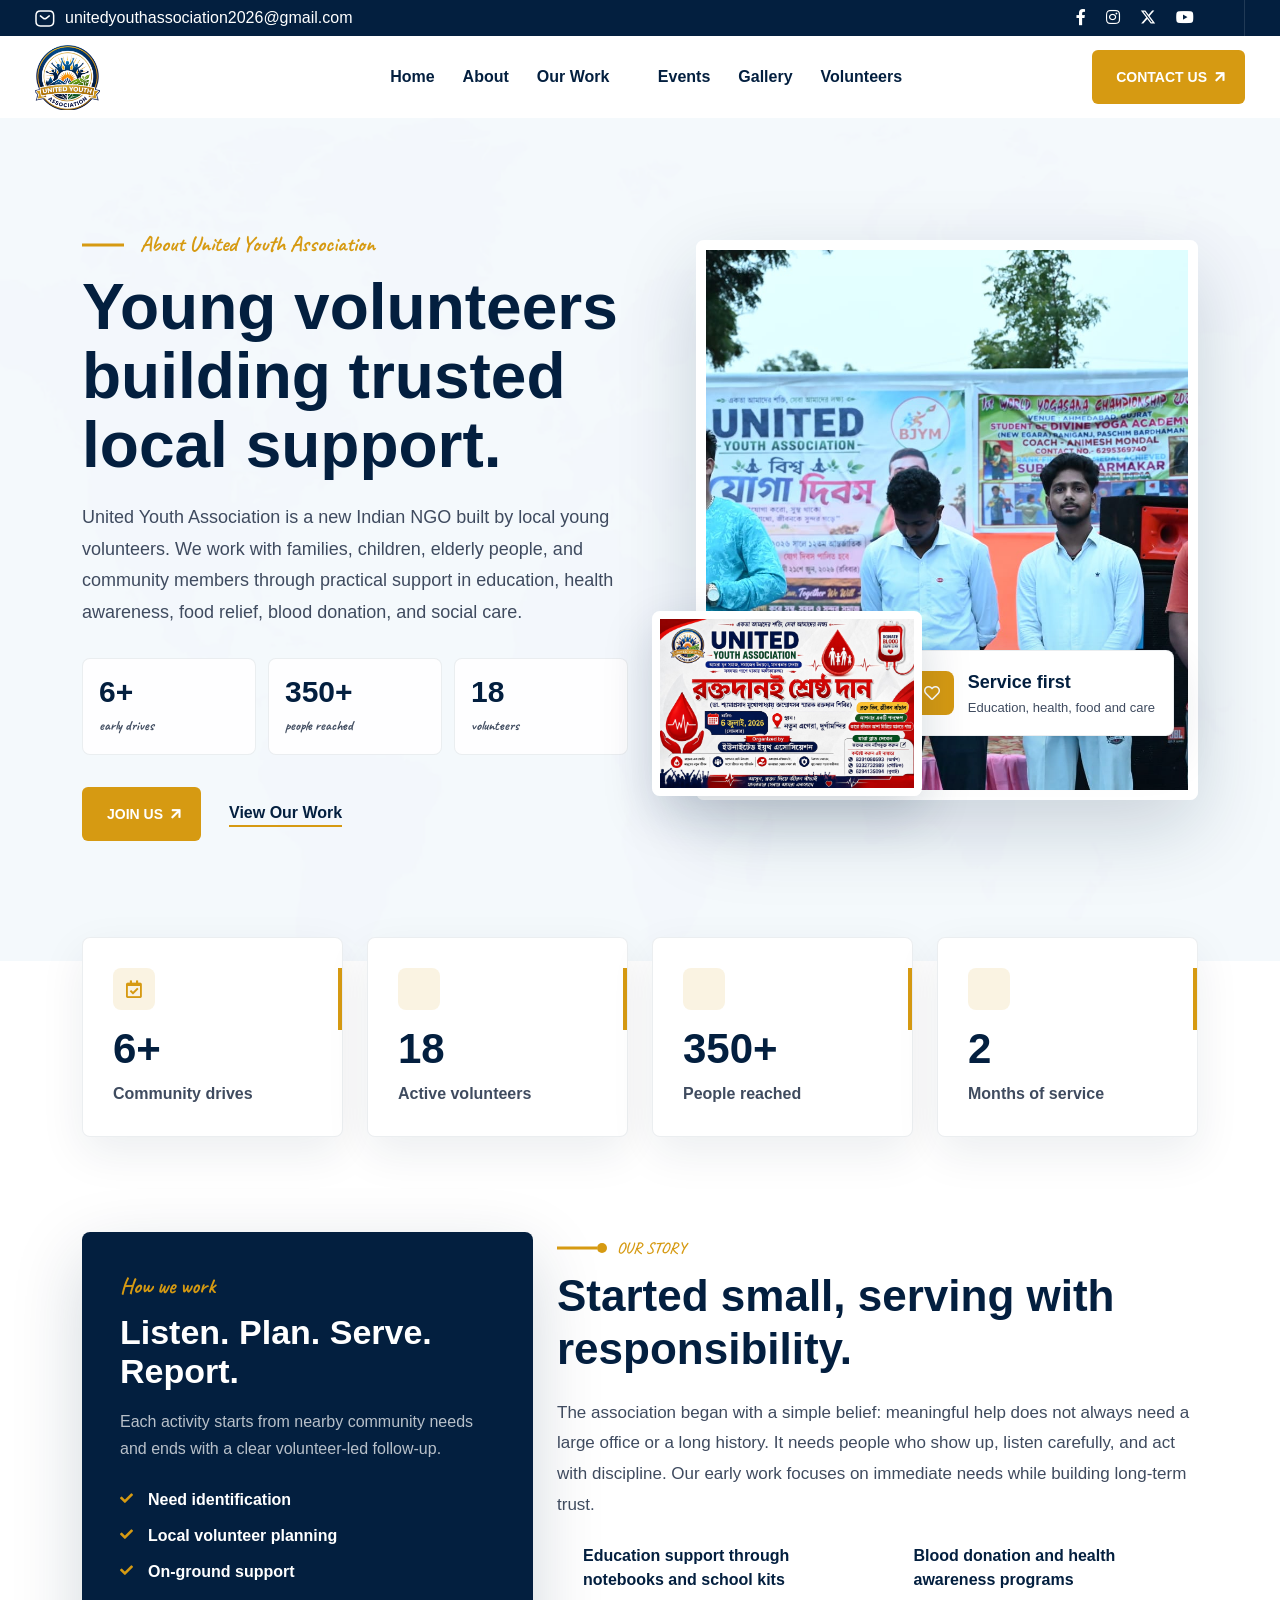
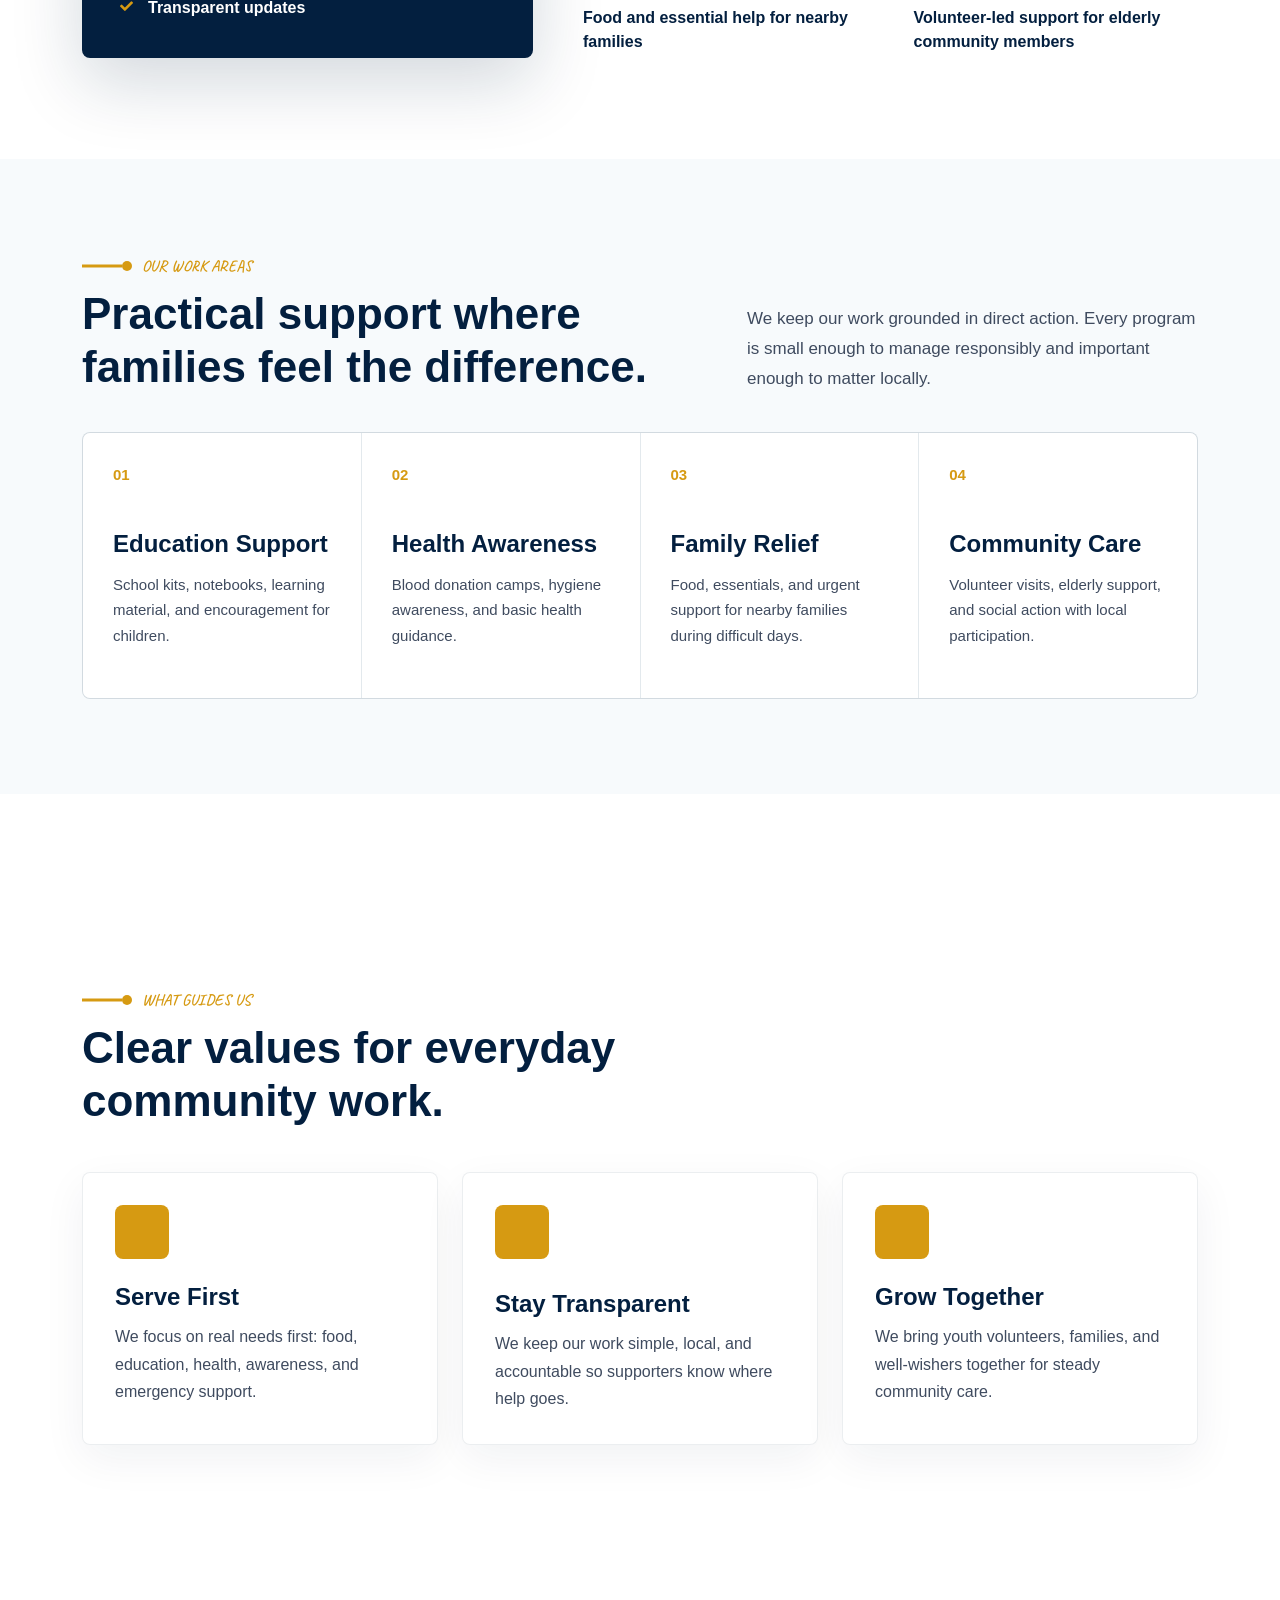
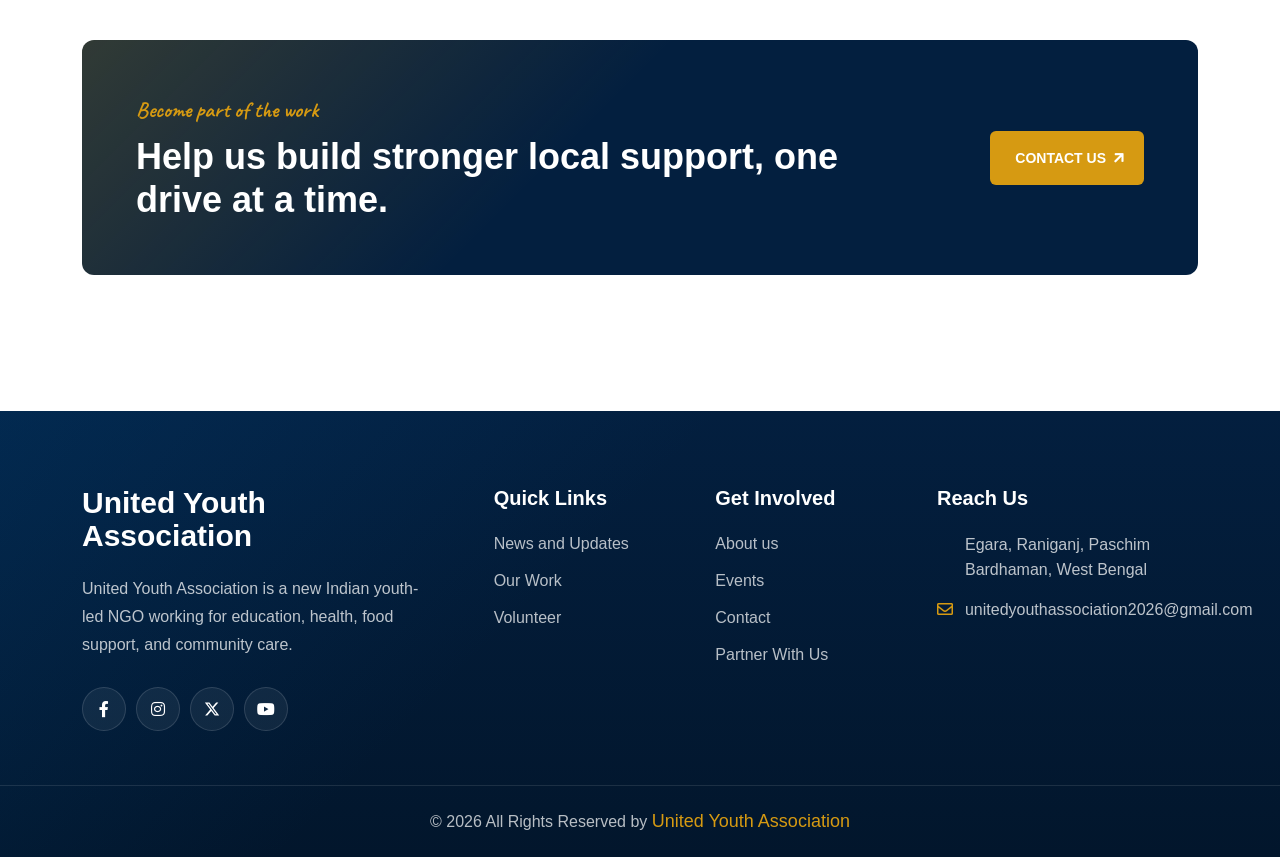
==== commit 3d4454c6: "design fixing done" ====
--- a/about_us.html
+++ b/about_us.html
@@ -29,11 +29,7 @@
                     <ul class="header_info">
                         <li>
                             <span><img src="images/mail_icon.svg" alt="mail" class="img-fluid injectable" /></span>
-                            unitedyouth@example.com
-                        </li>
-                        <li>
-                            <span><img src="images/call_icon.svg" alt="call" class="img-fluid injectable" /></span>
-                            +91 98765 43210
+                            unitedyouthassociation2026@gmail.com
                         </li>
                     </ul>
                 </div>
@@ -41,9 +37,9 @@
                     <div class="header_right">
                         <ul class="icon d-none d-sm-flex">
                             <li><a href="#" aria-label="Facebook"><i class="fab fa-facebook-f"></i></a></li>
-                            <li><a href="#" aria-label="Twitter"><i class="fab fa-twitter"></i></a></li>
-                            <li><a href="#" aria-label="LinkedIn"><i class="fab fa-linkedin-in"></i></a></li>
                             <li><a href="#" aria-label="Instagram"><i class="fab fa-instagram"></i></a></li>
+                            <li><a href="#" aria-label="X"><svg class="social_x_icon" viewBox="0 0 24 24" aria-hidden="true" focusable="false"><path d="M18.244 2.25h3.308l-7.227 8.26 8.502 11.24H16.17l-5.214-6.817-5.965 6.817H1.68l7.73-8.835L1.254 2.25H8.08l4.713 6.231zm-1.161 17.52h1.833L7.084 4.126H5.117z" /></svg></a></li>
+                            <li><a href="#" aria-label="YouTube"><i class="fab fa-youtube"></i></a></li>
                         </ul>
                     </div>
                 </div>
@@ -77,8 +73,8 @@
                         </ul>
                     </li>
                     <li class="nav-item"><a class="nav-link" href="event.html">Events</a></li>
+                    <li class="nav-item"><a class="nav-link" href="gallery.html">Gallery</a></li>
                     <li class="nav-item"><a class="nav-link" href="volunteer.html">Volunteers</a></li>
-                    <li class="nav-item"><a class="nav-link" href="blogs.html">Updates</a></li>
                 </ul>
                 <div class="menu_right">
                     <a href="contact.html" class="common_btn">Contact Us</a>
@@ -319,9 +315,9 @@
                                 food support, and community care.</p>
                             <ul class="d-flex flex-wrap">
                                 <li><a href="#" aria-label="Facebook"><i class="fab fa-facebook-f"></i></a></li>
-                                <li><a href="#" aria-label="Twitter"><i class="fab fa-twitter"></i></a></li>
-                                <li><a href="#" aria-label="LinkedIn"><i class="fab fa-linkedin-in"></i></a></li>
                                 <li><a href="#" aria-label="Instagram"><i class="fab fa-instagram"></i></a></li>
+                                <li><a href="#" aria-label="X"><svg class="social_x_icon" viewBox="0 0 24 24" aria-hidden="true" focusable="false"><path d="M18.244 2.25h3.308l-7.227 8.26 8.502 11.24H16.17l-5.214-6.817-5.965 6.817H1.68l7.73-8.835L1.254 2.25H8.08l4.713 6.231zm-1.161 17.52h1.833L7.084 4.126H5.117z" /></svg></a></li>
+                                <li><a href="#" aria-label="YouTube"><i class="fab fa-youtube"></i></a></li>
                             </ul>
                         </div>
                     </div>
@@ -330,8 +326,6 @@
                             <h3>Quick Links</h3>
                             <ul>
                                 <li><a href="blogs.html">News and Updates</a></li>
-                                <li><a href="terms_condition.html">Terms & Conditions</a></li>
-                                <li><a href="privacy_policy.html">Privacy Policy</a></li>
                                 <li><a href="services.html">Our Work</a></li>
                                 <li><a href="volunteer.html">Volunteer</a></li>
                             </ul>
@@ -342,7 +336,6 @@
                             <h3>Get Involved</h3>
                             <ul>
                                 <li><a href="about_us.html">About us</a></li>
-                                <li><a href="campaign_list.html">Donate</a></li>
                                 <li><a href="event.html">Events</a></li>
                                 <li><a href="contact.html">Contact</a></li>
                                 <li><a href="#">Partner With Us</a></li>
@@ -353,8 +346,7 @@
                         <div class="footer_2_contact">
                             <h3>Reach Us</h3>
                             <p><i class="far fa-map-marker-alt"></i> Egara, Raniganj, Paschim Bardhaman, West Bengal</p>
-                            <p><i class="far fa-envelope"></i> unitedyouth@example.com</p>
-                            <p><i class="far fa-phone-alt"></i> +91 98765 43210</p>
+                            <p><i class="far fa-envelope"></i> unitedyouthassociation2026@gmail.com</p>
                         </div>
                     </div>
                 </div>
--- a/css/style.css
+++ b/css/style.css
@@ -686,6 +686,14 @@
 
 .header_right .icon li a:hover {
   color: var(--colorPrimary);
+}
+
+.social_x_icon {
+  width: 1em;
+  height: 1em;
+  display: inline-block;
+  fill: currentColor;
+  vertical-align: -0.125em;
 }
 
 .header_right .language_currency {
@@ -2912,6 +2920,8 @@
   -moz-border-radius: 0;
   -ms-border-radius: 0;
   -o-border-radius: 0;
+  height: 100%;
+  object-fit: cover;
 }
 
 /* radius 6px */
@@ -8377,7 +8387,7 @@
 .contact_page .contact_card strong {
   margin-top: 7px;
   color: var(--colorBlack);
-  font-size: 22px;
+  font-size: 16px;
   line-height: 1.22;
   font-weight: 800;
 }
@@ -8458,6 +8468,8 @@
 .contact_page .contact_premium_form select,
 .contact_page .contact_premium_form textarea {
   width: 100%;
+  max-width: 100%;
+  min-width: 0;
   margin-bottom: 22px;
   padding: 15px 18px;
   color: var(--colorBlack);
@@ -8467,6 +8479,12 @@
   font-size: 16px;
   font-weight: 500;
   outline: none;
+  box-sizing: border-box;
+}
+
+.contact_page .contact_premium_form input,
+.contact_page .contact_premium_form select {
+  height: 58px;
 }
 
 .contact_page .contact_premium_form select {
@@ -8487,6 +8505,7 @@
 
 .contact_page .contact_premium_form button {
   margin-top: 4px;
+  white-space: nowrap;
 }
 
 .contact_page .contact_visit_area .section_heading,
@@ -8561,6 +8580,17 @@
   .contact_page .contact_side_panel,
   .contact_page .contact_premium_form {
     padding: 26px;
+  }
+
+  .contact_page .contact_premium_form input,
+  .contact_page .contact_premium_form select,
+  .contact_page .contact_premium_form textarea {
+    margin-bottom: 8px;
+  }
+
+  .contact_page .contact_premium_form button {
+    width: 100%;
+    text-align: left;
   }
 
   .contact_page .contact_side_panel h2 {
@@ -8714,6 +8744,36 @@
   color: rgba(255, 255, 255, 0.78);
   font-size: 15px;
   line-height: 1.55;
+}
+
+.home_2 .home_video_item.real_video_item {
+  height: auto;
+}
+
+.home_2 .home_video_item.real_video_item::after {
+  display: none;
+}
+
+.home_2 .home_video_item.real_video_item video {
+  display: block;
+  width: 100%;
+  height: 300px;
+  object-fit: cover;
+  background: #071421;
+}
+
+.home_2 .home_video_item.real_video_item .text {
+  position: static;
+  padding: 22px 24px 24px;
+  background: var(--colorWhite);
+}
+
+.home_2 .home_video_item.real_video_item .text h3 {
+  color: var(--colorBlack);
+}
+
+.home_2 .home_video_item.real_video_item .text p {
+  color: var(--paraColor);
 }
 
 @media (max-width: 991.98px) {
@@ -9567,3 +9627,432 @@
     font-size: 28px;
   }
 }
+
+/* Shared inner page designs start */
+.page_design .page_hero {
+  position: relative;
+  margin-top: 118px;
+  padding: 110px 0 128px;
+  overflow: hidden;
+  background-position: center !important;
+  background-size: cover !important;
+  background-repeat: no-repeat !important;
+}
+
+.page_design .page_hero::after {
+  position: absolute;
+  content: "";
+  inset: 0;
+  background: url("../images/home_2_bg_shapes.webp") center/cover no-repeat;
+  opacity: 0.1;
+}
+
+.page_design .page_hero .container {
+  position: relative;
+  z-index: 1;
+}
+
+.page_design .causes_hero {
+  background:
+    linear-gradient(135deg, rgba(3, 31, 63, 0.92), rgba(3, 31, 63, 0.62)),
+    url("../images/photos/bn-1.jpeg");
+}
+
+.page_design .services_hero {
+  background:
+    linear-gradient(135deg, rgba(3, 31, 63, 0.9), rgba(3, 31, 63, 0.58)),
+    url("../images/photos/banner-11122.jpeg");
+}
+
+.page_design .volunteer_hero {
+  background:
+    linear-gradient(135deg, rgba(3, 31, 63, 0.88), rgba(3, 31, 63, 0.58)),
+    url("../images/photos/banner-22.jpeg");
+}
+
+.page_design .updates_hero {
+  background:
+    linear-gradient(135deg, rgba(3, 31, 63, 0.9), rgba(3, 31, 63, 0.6)),
+    url("../images/photos/blood-111.jpeg");
+}
+
+.page_design .page_hero_text span,
+.page_design .page_cta_inner span,
+.updates_page .updates_feature_text span {
+  display: inline-block;
+  color: var(--colorRed);
+  font-family: var(--cursiveFont);
+  font-size: 24px;
+  font-weight: 700;
+}
+
+.page_design .page_hero_text h1 {
+  max-width: 840px;
+  margin-top: 12px;
+  color: var(--colorWhite);
+  font-size: 62px;
+  line-height: 1.08;
+  font-weight: 700;
+}
+
+.page_design .page_hero_text p {
+  max-width: 690px;
+  margin-top: 22px;
+  color: rgba(255, 255, 255, 0.78);
+  font-size: 18px;
+  line-height: 1.75;
+}
+
+.page_design .page_hero_card {
+  padding: 28px;
+  background: rgba(255, 255, 255, 0.1);
+  border: 1px solid rgba(255, 255, 255, 0.16);
+  border-radius: 10px;
+  backdrop-filter: blur(10px);
+}
+
+.page_design .page_hero_card strong,
+.page_design .page_hero_card span,
+.page_design .page_hero_card p {
+  display: block;
+}
+
+.page_design .page_hero_card strong {
+  color: var(--colorWhite);
+  font-size: 14px;
+  text-transform: uppercase;
+}
+
+.page_design .page_hero_card span {
+  margin-top: 10px;
+  color: var(--colorRed);
+  font-size: 30px;
+  font-weight: 800;
+}
+
+.page_design .page_hero_card p {
+  margin-top: 8px;
+  color: rgba(255, 255, 255, 0.78);
+  font-size: 15px;
+  line-height: 1.6;
+}
+
+.page_design .section_heading,
+.page_design .section_heading h5,
+.page_design .section_heading h2 {
+  text-align: left;
+}
+
+.page_design .page_section_intro {
+  color: var(--paraColor);
+  font-size: 16px;
+  line-height: 1.75;
+}
+
+.page_design .page_intro_img {
+  height: 520px;
+  overflow: hidden;
+  border-radius: 12px;
+  box-shadow: rgba(10, 37, 64, 0.1) 0px 24px 80px;
+}
+
+.page_design .page_intro_img img,
+.page_design .cause_card img,
+.updates_page .update_card img,
+.updates_page .updates_feature_card img {
+  height: 100% !important;
+  object-fit: cover;
+}
+
+.page_design .page_intro_text p {
+  margin-top: 18px;
+  color: var(--paraColor);
+  font-size: 16px;
+  line-height: 1.75;
+}
+
+.page_design .page_intro_text ul {
+  display: grid;
+  gap: 12px;
+  margin: 24px 0 30px;
+}
+
+.page_design .page_intro_text ul li {
+  position: relative;
+  padding-left: 28px;
+  color: var(--colorBlack);
+  font-weight: 600;
+}
+
+.page_design .page_intro_text ul li::before {
+  position: absolute;
+  content: "\f00c";
+  left: 0;
+  top: 1px;
+  color: var(--colorRed);
+  font-family: "Font Awesome 5 Free";
+  font-weight: 900;
+}
+
+.page_design .cause_card,
+.page_design .service_feature_card,
+.page_design .volunteer_role_card,
+.updates_page .update_card,
+.updates_page .updates_feature_card {
+  height: 100%;
+  overflow: hidden;
+  background: var(--colorWhite);
+  border: 1px solid rgba(10, 37, 64, 0.08);
+  border-radius: 8px;
+  box-shadow: rgba(10, 37, 64, 0.06) 0px 14px 44px;
+}
+
+.page_design .cause_card img,
+.updates_page .update_card img {
+  height: 240px !important;
+}
+
+.page_design .cause_card .text,
+.updates_page .update_card .text {
+  padding: 26px;
+}
+
+.page_design .cause_card span,
+.updates_page .update_card span {
+  color: var(--colorRed);
+  font-size: 13px;
+  font-weight: 800;
+  text-transform: uppercase;
+}
+
+.page_design .cause_card h3,
+.page_design .service_feature_card h3,
+.page_design .volunteer_role_card h3,
+.updates_page .update_card h3 {
+  margin-top: 12px;
+  color: var(--colorBlack);
+  font-size: 24px;
+  line-height: 1.25;
+  font-weight: 700;
+}
+
+.page_design .cause_card p,
+.page_design .service_feature_card p,
+.page_design .volunteer_role_card p,
+.updates_page .update_card p {
+  margin-top: 10px;
+  color: var(--paraColor);
+  font-size: 15px;
+  line-height: 1.65;
+}
+
+.page_design .service_feature_card,
+.page_design .volunteer_role_card {
+  padding: 32px;
+}
+
+.page_design .service_feature_card i,
+.page_design .volunteer_role_card i {
+  display: inline-flex;
+  align-items: center;
+  justify-content: center;
+  width: 56px;
+  height: 56px;
+  color: var(--colorWhite);
+  background: var(--colorRed);
+  border-radius: 8px;
+  font-size: 22px;
+}
+
+.page_design .service_steps {
+  display: grid;
+  gap: 16px;
+  margin-top: 24px;
+}
+
+.page_design .service_steps div {
+  display: grid;
+  grid-template-columns: 58px minmax(0, 1fr);
+  gap: 16px;
+  align-items: center;
+  padding: 18px;
+  background: #f7fafc;
+  border: 1px solid rgba(10, 37, 64, 0.08);
+  border-radius: 8px;
+}
+
+.page_design .service_steps span {
+  display: inline-flex;
+  align-items: center;
+  justify-content: center;
+  width: 58px;
+  height: 58px;
+  color: var(--colorWhite);
+  background: var(--colorBlack);
+  border-radius: 8px;
+  font-weight: 800;
+}
+
+.page_design .service_steps p {
+  margin: 0;
+  color: var(--paraColor);
+  line-height: 1.65;
+}
+
+.page_design .volunteer_join_panel {
+  padding: 42px;
+  background: var(--colorWhite);
+  border: 1px solid rgba(10, 37, 64, 0.08);
+  border-radius: 12px;
+  box-shadow: rgba(10, 37, 64, 0.1) 0px 24px 80px;
+}
+
+.page_design .simple_contact_form {
+  margin-top: 24px;
+}
+
+.page_design .simple_contact_form input,
+.page_design .simple_contact_form select,
+.page_design .simple_contact_form textarea {
+  width: 100%;
+  max-width: 100%;
+  min-width: 0;
+  padding: 16px 18px;
+  color: var(--colorBlack);
+  background: #f7fafc;
+  border: 1px solid rgba(10, 37, 64, 0.1);
+  border-radius: 6px;
+  box-sizing: border-box;
+}
+
+.page_design .simple_contact_form input,
+.page_design .simple_contact_form select {
+  height: 58px;
+}
+
+.page_design .simple_contact_form textarea {
+  min-height: 130px;
+  resize: vertical;
+}
+
+.page_design .simple_contact_form button {
+  white-space: nowrap;
+}
+
+.updates_page .updates_feature_card {
+  border-radius: 12px;
+}
+
+.updates_page .updates_feature_card img {
+  min-height: 430px;
+}
+
+.updates_page .updates_feature_text {
+  height: 100%;
+  padding: 52px;
+}
+
+.updates_page .updates_feature_text h2 {
+  margin-top: 14px;
+  color: var(--colorBlack);
+  font-size: 44px;
+  line-height: 1.14;
+  font-weight: 700;
+}
+
+.updates_page .updates_feature_text p {
+  margin: 18px 0 28px;
+  color: var(--paraColor);
+  font-size: 16px;
+  line-height: 1.75;
+}
+
+.updates_page .update_card a {
+  display: inline-block;
+  margin-top: 14px;
+  color: var(--colorBlack);
+  font-weight: 800;
+}
+
+.updates_page .update_card a:hover {
+  color: var(--colorRed);
+}
+
+.page_design .page_cta_inner {
+  display: flex;
+  align-items: center;
+  justify-content: space-between;
+  gap: 30px;
+  padding: 48px;
+  background:
+    linear-gradient(135deg, rgba(214, 154, 18, 0.22), rgba(214, 154, 18, 0) 44%),
+    var(--colorBlack);
+  border-radius: 12px;
+}
+
+.page_design .page_cta_inner h2 {
+  max-width: 770px;
+  margin-top: 8px;
+  color: var(--colorWhite);
+  font-size: 36px;
+  line-height: 1.2;
+  font-weight: 700;
+}
+
+@media (max-width: 991.98px) {
+  .page_design .page_hero {
+    margin-top: 78px;
+    padding: 76px 0 95px;
+  }
+
+  .page_design .page_hero_text {
+    margin-bottom: 28px;
+  }
+
+  .page_design .page_hero_text h1 {
+    font-size: 44px;
+  }
+
+  .page_design .page_intro_img {
+    height: auto;
+  }
+
+  .updates_page .updates_feature_text,
+  .page_design .volunteer_join_panel {
+    padding: 36px;
+  }
+
+  .page_design .page_cta_inner {
+    align-items: flex-start;
+    flex-direction: column;
+  }
+}
+
+@media (max-width: 575.98px) {
+  .page_design .page_hero {
+    padding: 58px 0 82px;
+  }
+
+  .page_design .page_hero_text h1 {
+    font-size: 35px;
+  }
+
+  .page_design .page_hero_card,
+  .page_design .service_feature_card,
+  .page_design .volunteer_role_card,
+  .page_design .volunteer_join_panel,
+  .updates_page .updates_feature_text,
+  .page_design .page_cta_inner {
+    padding: 26px;
+  }
+
+  .updates_page .updates_feature_text h2,
+  .page_design .page_cta_inner h2 {
+    font-size: 28px;
+  }
+
+  .page_design .service_steps div {
+    grid-template-columns: 1fr;
+  }
+}
+/* Shared inner page designs end */
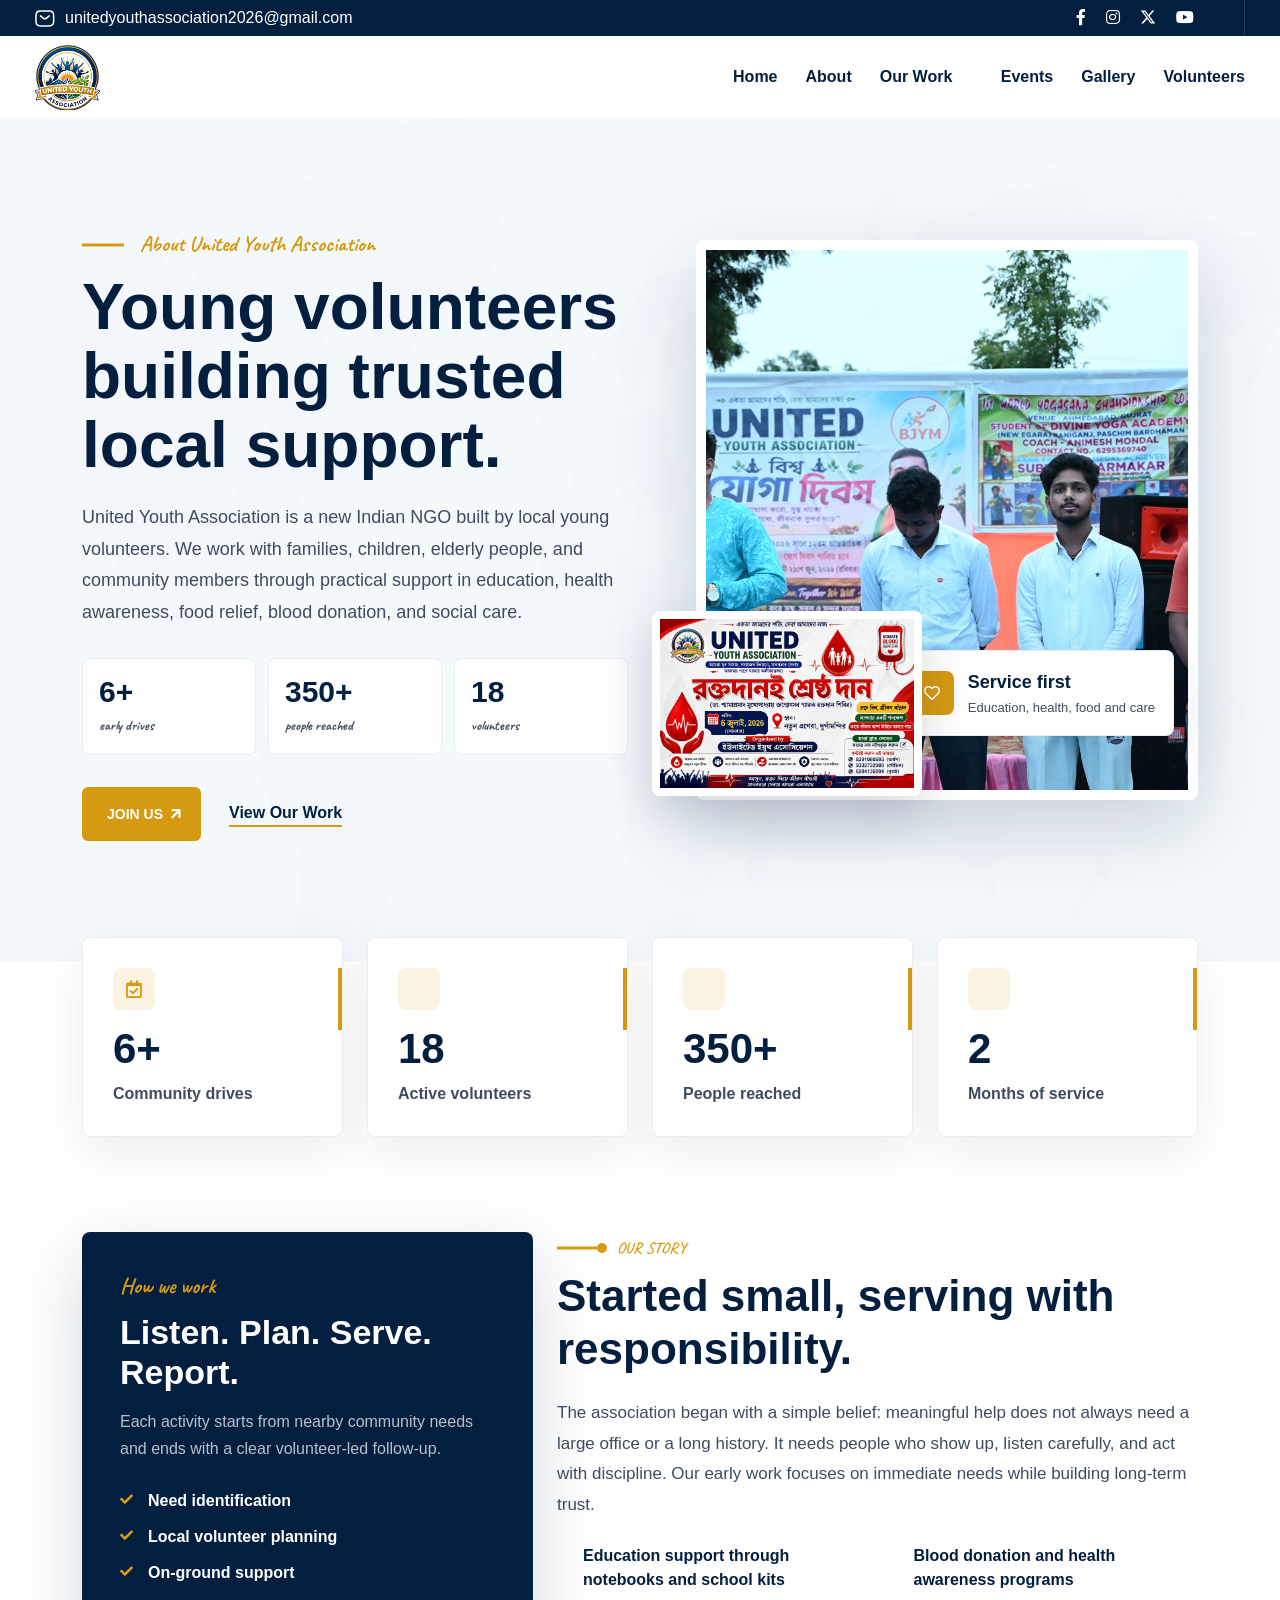
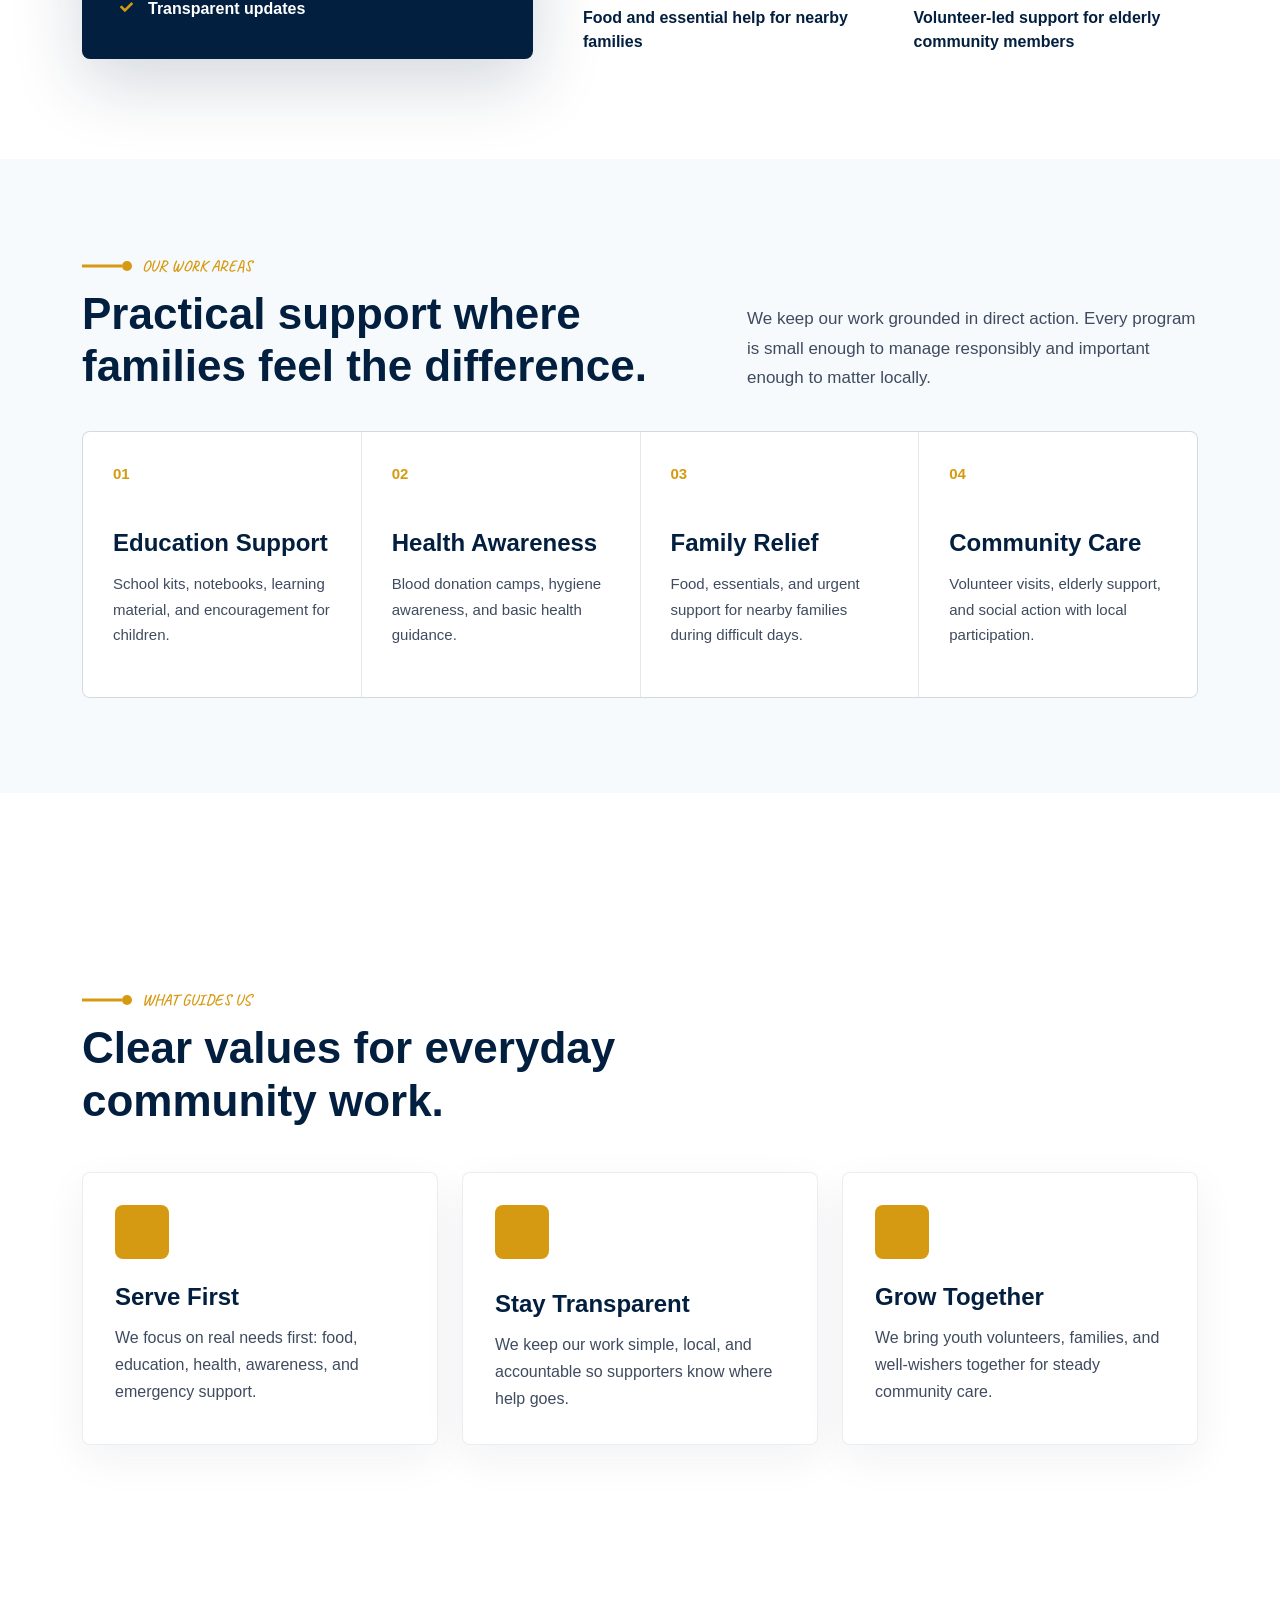
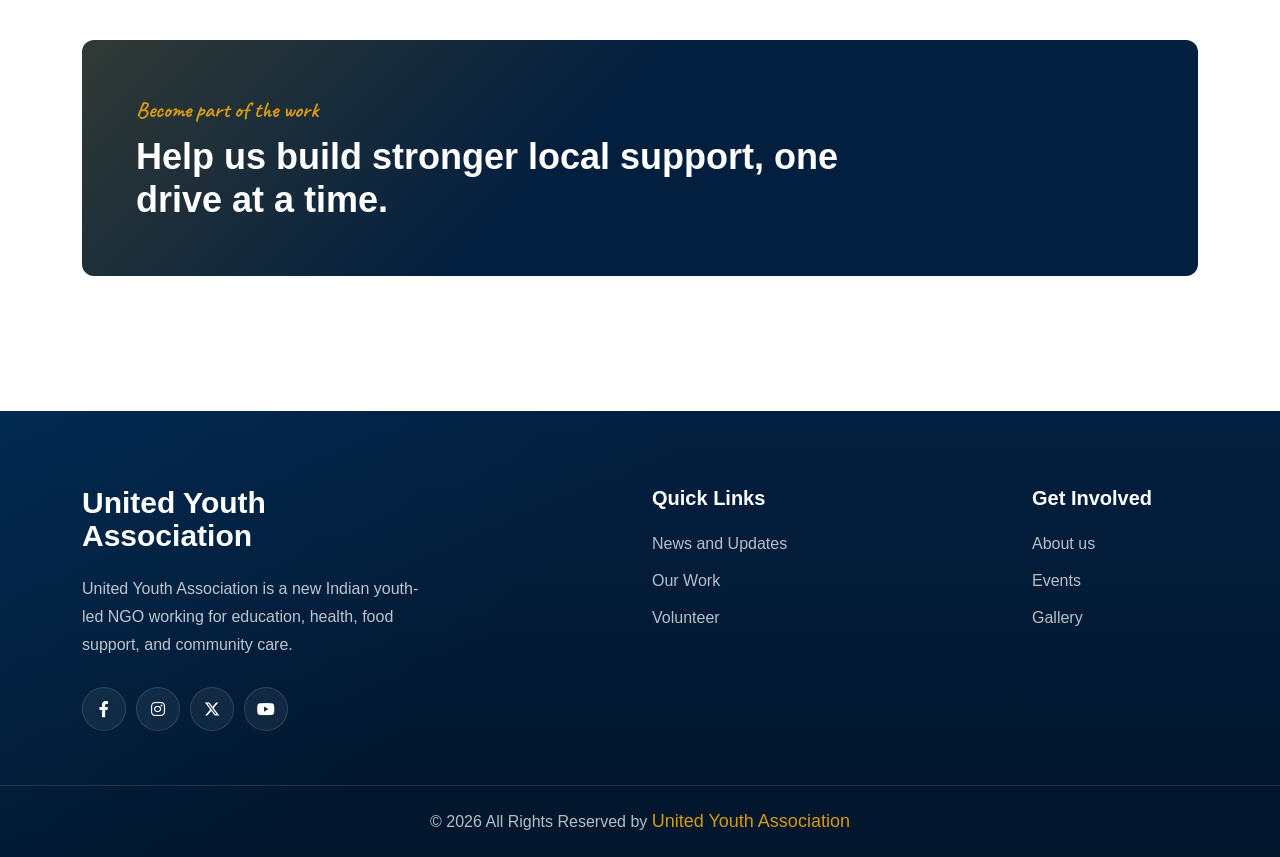
==== commit ffe0f6e8: "ui fixing done" ====
--- a/about_us.html
+++ b/about_us.html
@@ -36,7 +36,7 @@
                 <div class="col-lg-6">
                     <div class="header_right">
                         <ul class="icon d-none d-sm-flex">
-                            <li><a href="#" aria-label="Facebook"><i class="fab fa-facebook-f"></i></a></li>
+                            <li><a href="https://www.facebook.com/unitedyouthassociation2026" target="_blank" rel="noopener noreferrer" aria-label="Facebook"><i class="fab fa-facebook-f"></i></a></li>
                             <li><a href="#" aria-label="Instagram"><i class="fab fa-instagram"></i></a></li>
                             <li><a href="#" aria-label="X"><svg class="social_x_icon" viewBox="0 0 24 24" aria-hidden="true" focusable="false"><path d="M18.244 2.25h3.308l-7.227 8.26 8.502 11.24H16.17l-5.214-6.817-5.965 6.817H1.68l7.73-8.835L1.254 2.25H8.08l4.713 6.231zm-1.161 17.52h1.833L7.084 4.126H5.117z" /></svg></a></li>
                             <li><a href="#" aria-label="YouTube"><i class="fab fa-youtube"></i></a></li>
@@ -62,7 +62,7 @@
                 </svg>
             </button>
             <div class="collapse navbar-collapse" id="navbarSupportedContent">
-                <ul class="navbar-nav m-auto">
+                <ul class="navbar-nav ms-auto">
                     <li class="nav-item"><a class="nav-link" href="index.html">Home</a></li>
                     <li class="nav-item"><a class="nav-link active" aria-current="page" href="about_us.html">About</a></li>
                     <li class="nav-item">
@@ -76,9 +76,6 @@
                     <li class="nav-item"><a class="nav-link" href="gallery.html">Gallery</a></li>
                     <li class="nav-item"><a class="nav-link" href="volunteer.html">Volunteers</a></li>
                 </ul>
-                <div class="menu_right">
-                    <a href="contact.html" class="common_btn">Contact Us</a>
-                </div>
             </div>
         </div>
     </nav>
@@ -298,7 +295,6 @@
                         <span>Become part of the work</span>
                         <h2>Help us build stronger local support, one drive at a time.</h2>
                     </div>
-                    <a href="contact.html" class="common_btn">Contact Us</a>
                 </div>
             </div>
         </section>
@@ -311,10 +307,9 @@
                     <div class="col-lg-4 col-md-6">
                         <div class="footer_2_logo_area">
                             <a class="footer_2_brand" href="index.html">United Youth Association</a>
-                            <p>United Youth Association is a new Indian youth-led NGO working for education, health,
-                                food support, and community care.</p>
+                            <p>United Youth Association is a new Indian youth-led NGO working for education, health, food support, and community care.</p>
                             <ul class="d-flex flex-wrap">
-                                <li><a href="#" aria-label="Facebook"><i class="fab fa-facebook-f"></i></a></li>
+                                <li><a href="https://www.facebook.com/unitedyouthassociation2026" target="_blank" rel="noopener noreferrer" aria-label="Facebook"><i class="fab fa-facebook-f"></i></a></li>
                                 <li><a href="#" aria-label="Instagram"><i class="fab fa-instagram"></i></a></li>
                                 <li><a href="#" aria-label="X"><svg class="social_x_icon" viewBox="0 0 24 24" aria-hidden="true" focusable="false"><path d="M18.244 2.25h3.308l-7.227 8.26 8.502 11.24H16.17l-5.214-6.817-5.965 6.817H1.68l7.73-8.835L1.254 2.25H8.08l4.713 6.231zm-1.161 17.52h1.833L7.084 4.126H5.117z" /></svg></a></li>
                                 <li><a href="#" aria-label="YouTube"><i class="fab fa-youtube"></i></a></li>
@@ -337,16 +332,8 @@
                             <ul>
                                 <li><a href="about_us.html">About us</a></li>
                                 <li><a href="event.html">Events</a></li>
-                                <li><a href="contact.html">Contact</a></li>
-                                <li><a href="#">Partner With Us</a></li>
+                                <li><a href="gallery.html">Gallery</a></li>
                             </ul>
-                        </div>
-                    </div>
-                    <div class="col-lg-3 col-md-6">
-                        <div class="footer_2_contact">
-                            <h3>Reach Us</h3>
-                            <p><i class="far fa-map-marker-alt"></i> Egara, Raniganj, Paschim Bardhaman, West Bengal</p>
-                            <p><i class="far fa-envelope"></i> unitedyouthassociation2026@gmail.com</p>
                         </div>
                     </div>
                 </div>
--- a/css/style.css
+++ b/css/style.css
@@ -8665,6 +8665,29 @@
   box-shadow: rgba(10, 37, 64, 0.08) 0px 16px 48px;
 }
 
+.home_2 .home_gallery_item img {
+  display: block;
+  width: 100% !important;
+  height: 100% !important;
+  object-fit: cover !important;
+}
+
+.gallery_page .home_gallery_area {
+  display: block;
+  clear: both;
+  visibility: visible;
+  opacity: 1;
+}
+
+.gallery_page .home_gallery_area .section_heading,
+.gallery_page .home_gallery_tabs,
+.gallery_page .home_gallery_content,
+.gallery_page .home_gallery_item {
+  visibility: visible;
+  opacity: 1;
+  transform: none;
+}
+
 .home_2 .home_gallery_item::after,
 .home_2 .home_video_item::after {
   position: absolute;
@@ -9051,6 +9074,14 @@
   transform: translateY(0) scale(1);
 }
 
+.gallery_page .home_gallery_area.scroll_reveal,
+.gallery_page .home_gallery_area .section_heading.scroll_reveal,
+.gallery_page .home_gallery_item.scroll_reveal {
+  opacity: 1 !important;
+  visibility: visible !important;
+  transform: none !important;
+}
+
 @media (prefers-reduced-motion: reduce) {
   .home_2 .scroll_reveal,
   .home_2 .scroll_reveal.reveal_visible {
@@ -9359,6 +9390,14 @@
   height: 100% !important;
 }
 
+.event_page .event_feature_img.event_poster_img {
+  background: #ffffff;
+}
+
+.event_page .event_feature_img.event_poster_img img {
+  object-fit: contain !important;
+}
+
 .event_page .event_feature_text {
   height: 100%;
   padding: 52px;
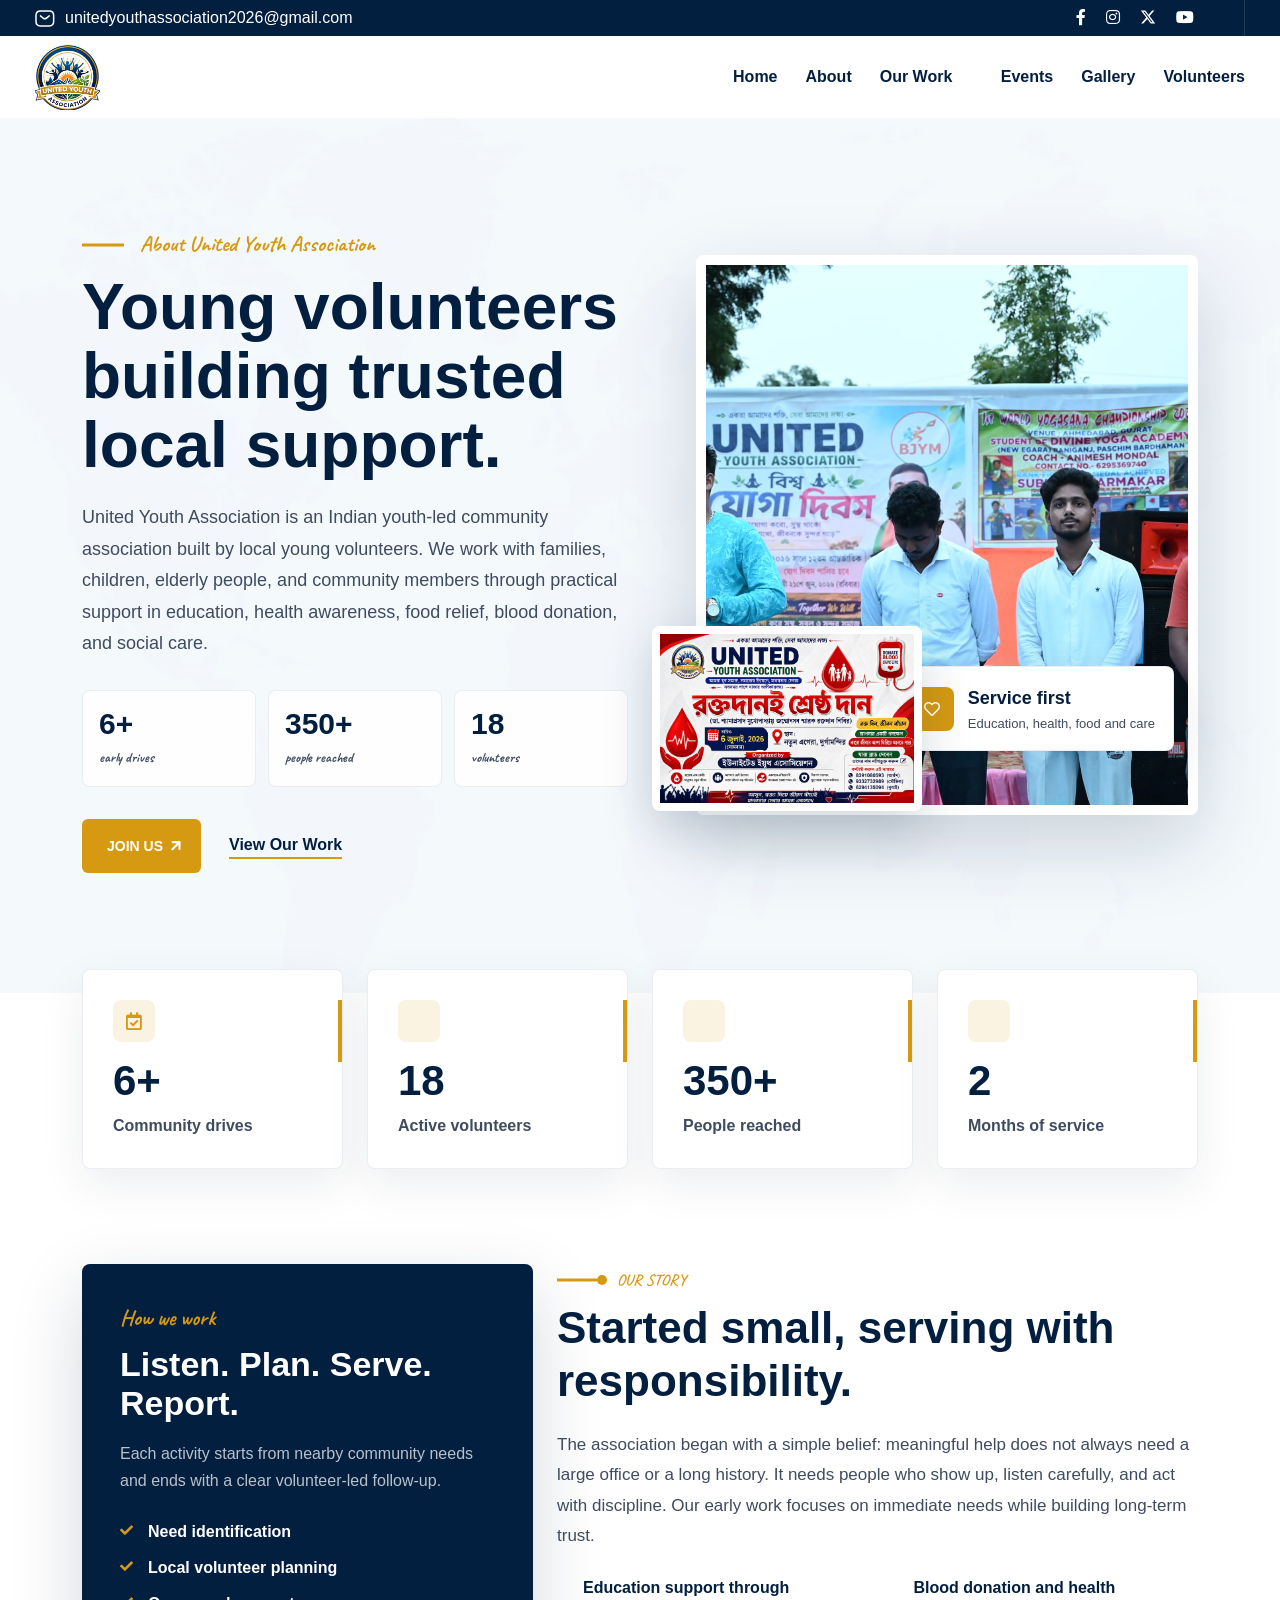
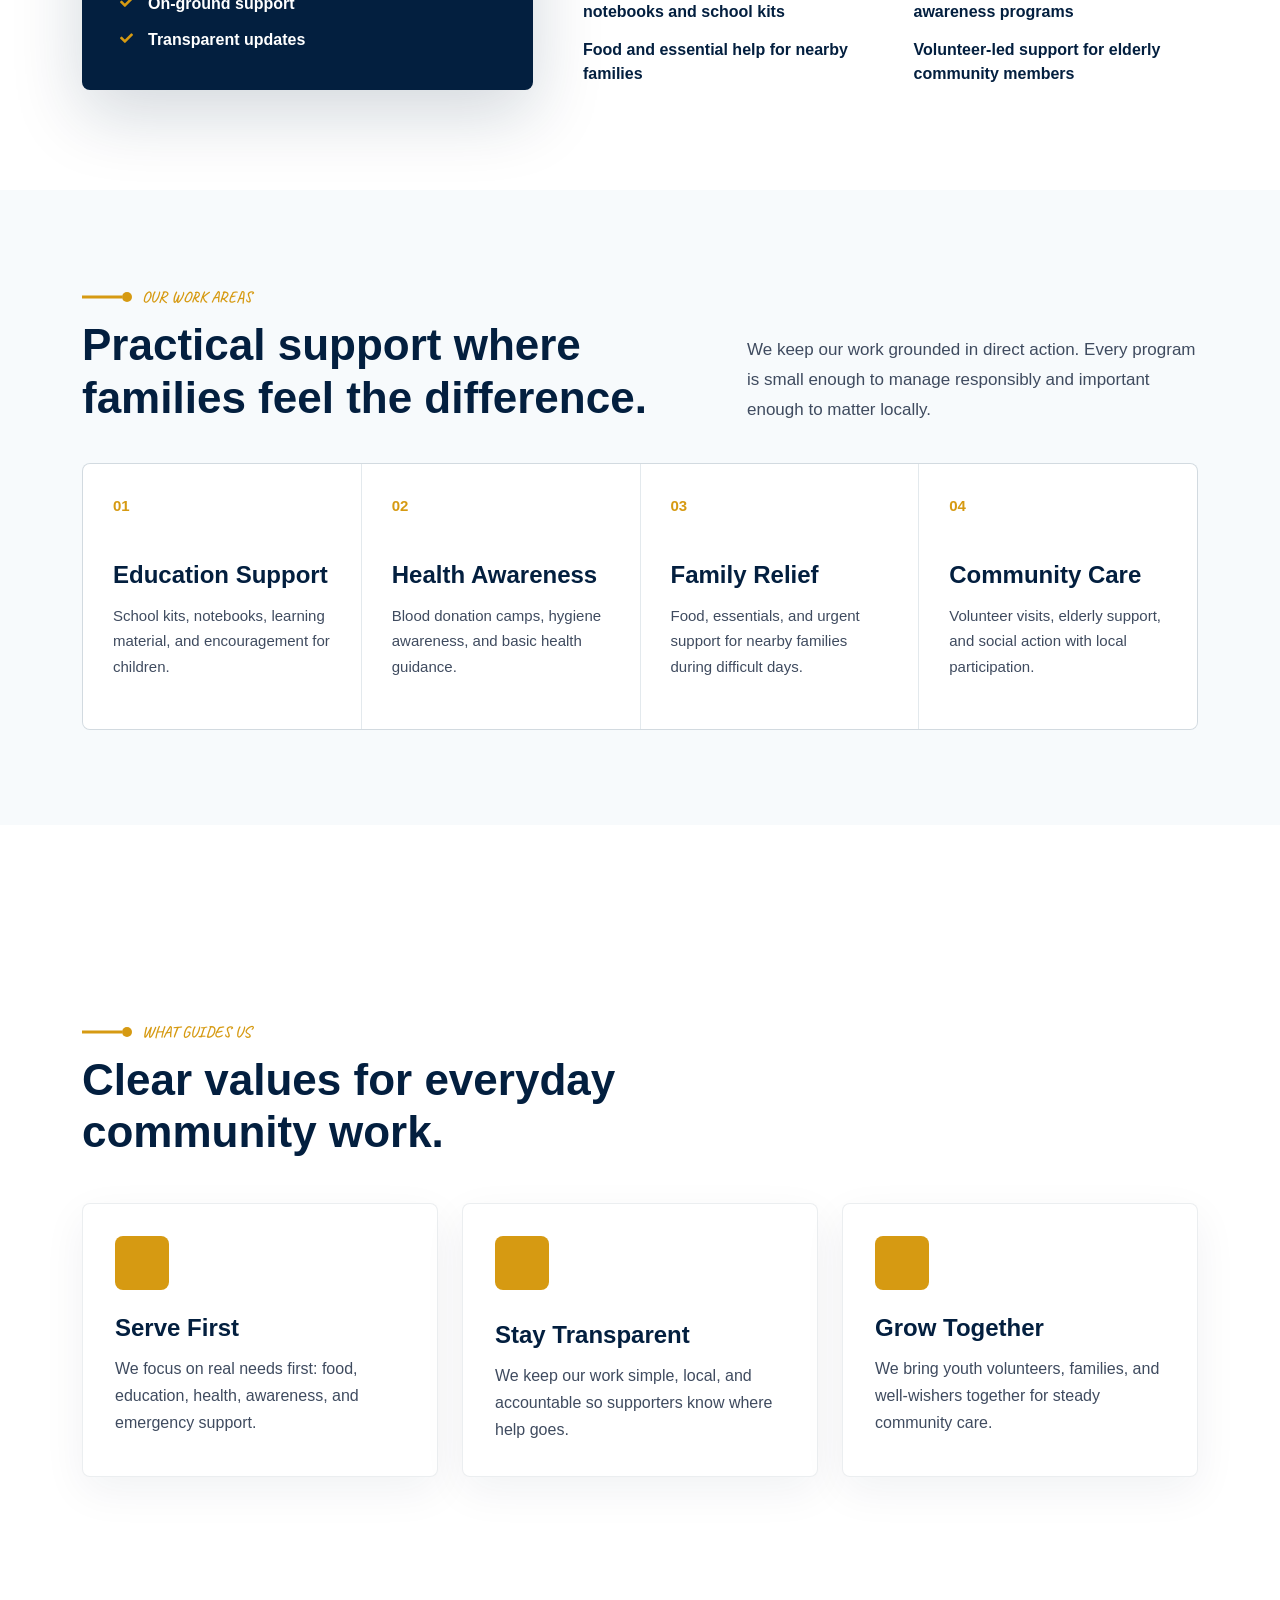
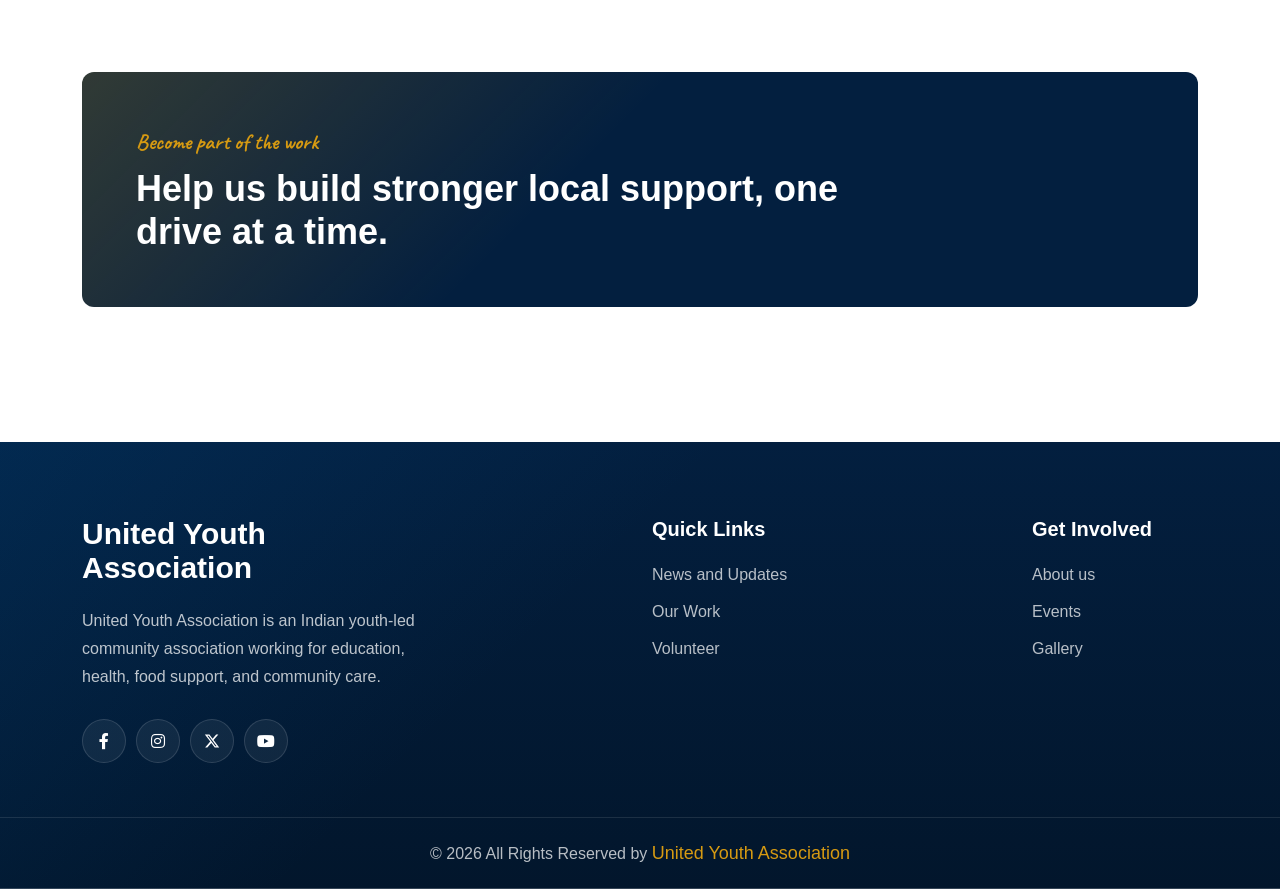
==== commit 3184a025: "ui fixing done" ====
--- a/about_us.html
+++ b/about_us.html
@@ -89,7 +89,7 @@
                             <span class="about_eyebrow">About United Youth Association</span>
                             <h1>Young volunteers building trusted local support.</h1>
                             <p>
-                                United Youth Association is a new Indian NGO built by local young volunteers. We work
+                                United Youth Association is an Indian youth-led community association built by local young volunteers. We work
                                 with families, children, elderly people, and community members through practical support
                                 in education, health awareness, food relief, blood donation, and social care.
                             </p>
@@ -307,7 +307,7 @@
                     <div class="col-lg-4 col-md-6">
                         <div class="footer_2_logo_area">
                             <a class="footer_2_brand" href="index.html">United Youth Association</a>
-                            <p>United Youth Association is a new Indian youth-led NGO working for education, health, food support, and community care.</p>
+                            <p>United Youth Association is an Indian youth-led community association working for education, health, food support, and community care.</p>
                             <ul class="d-flex flex-wrap">
                                 <li><a href="https://www.facebook.com/unitedyouthassociation2026" target="_blank" rel="noopener noreferrer" aria-label="Facebook"><i class="fab fa-facebook-f"></i></a></li>
                                 <li><a href="#" aria-label="Instagram"><i class="fab fa-instagram"></i></a></li>
